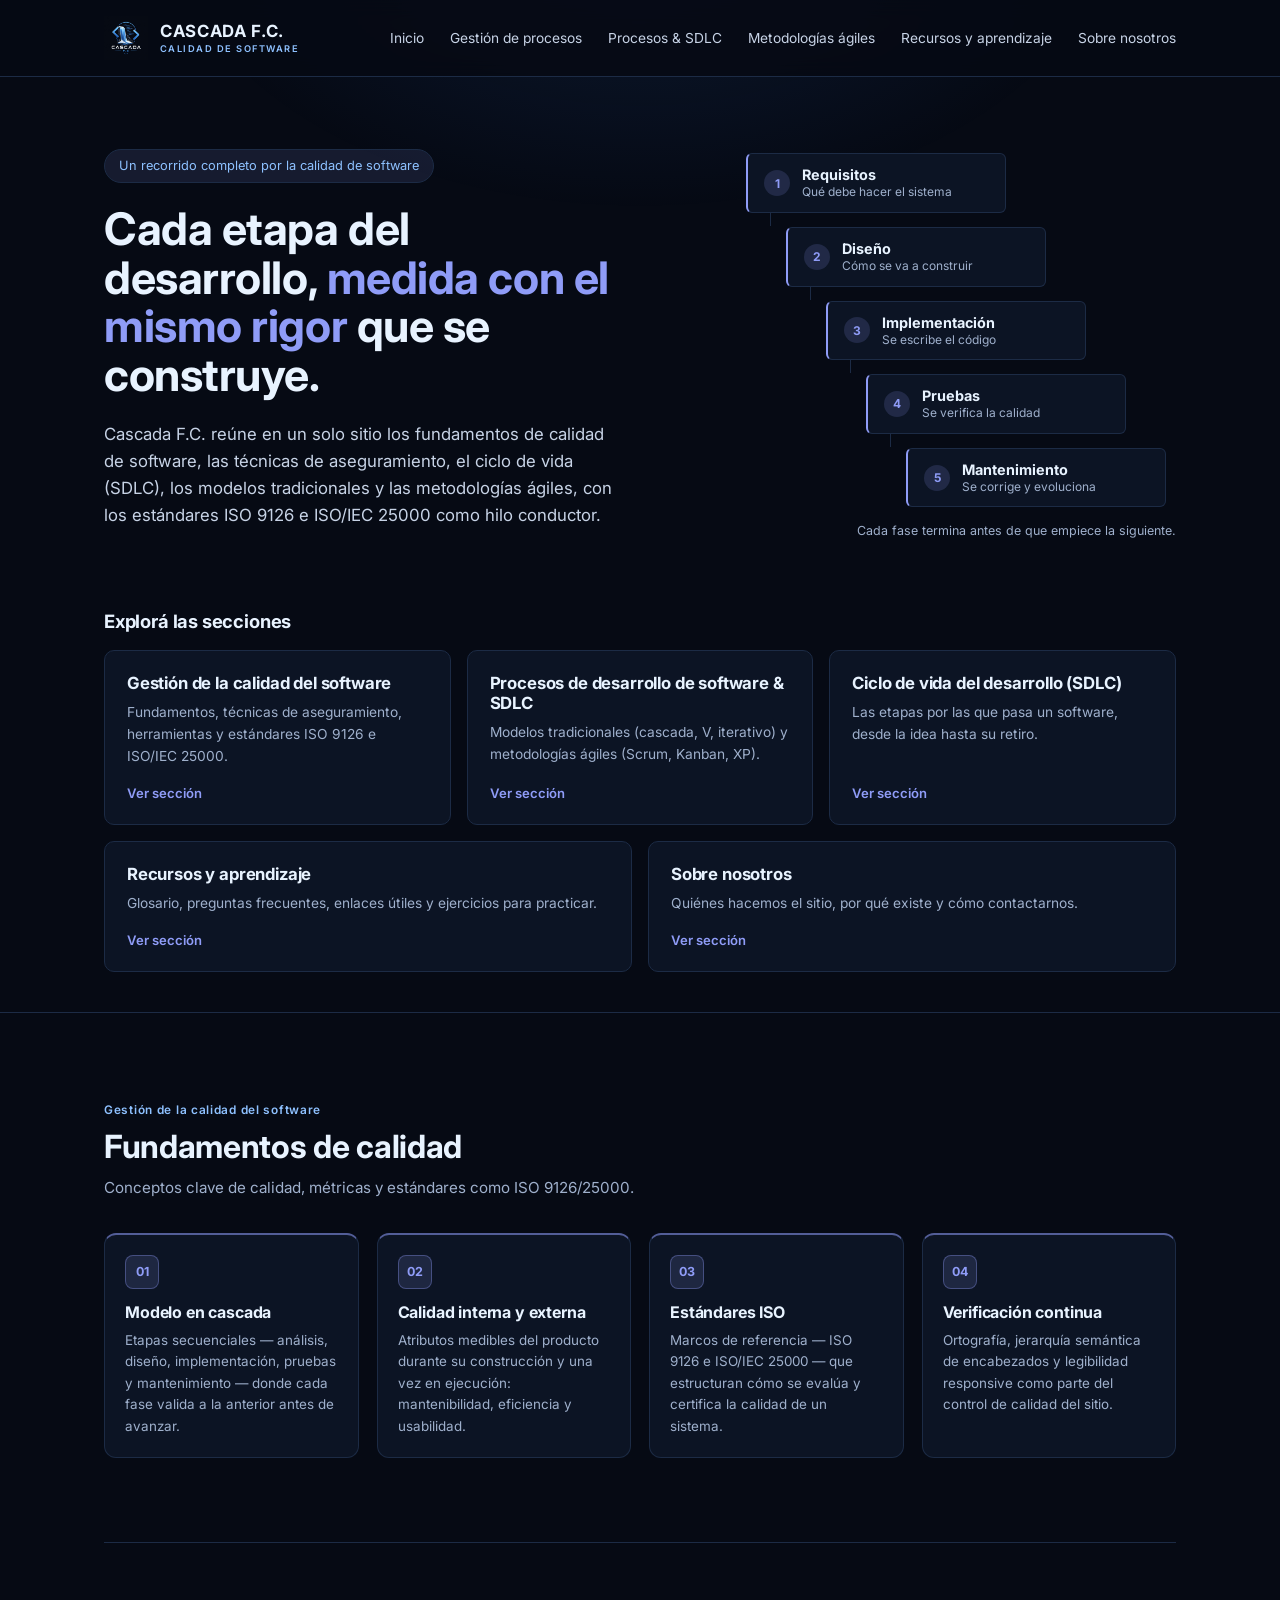
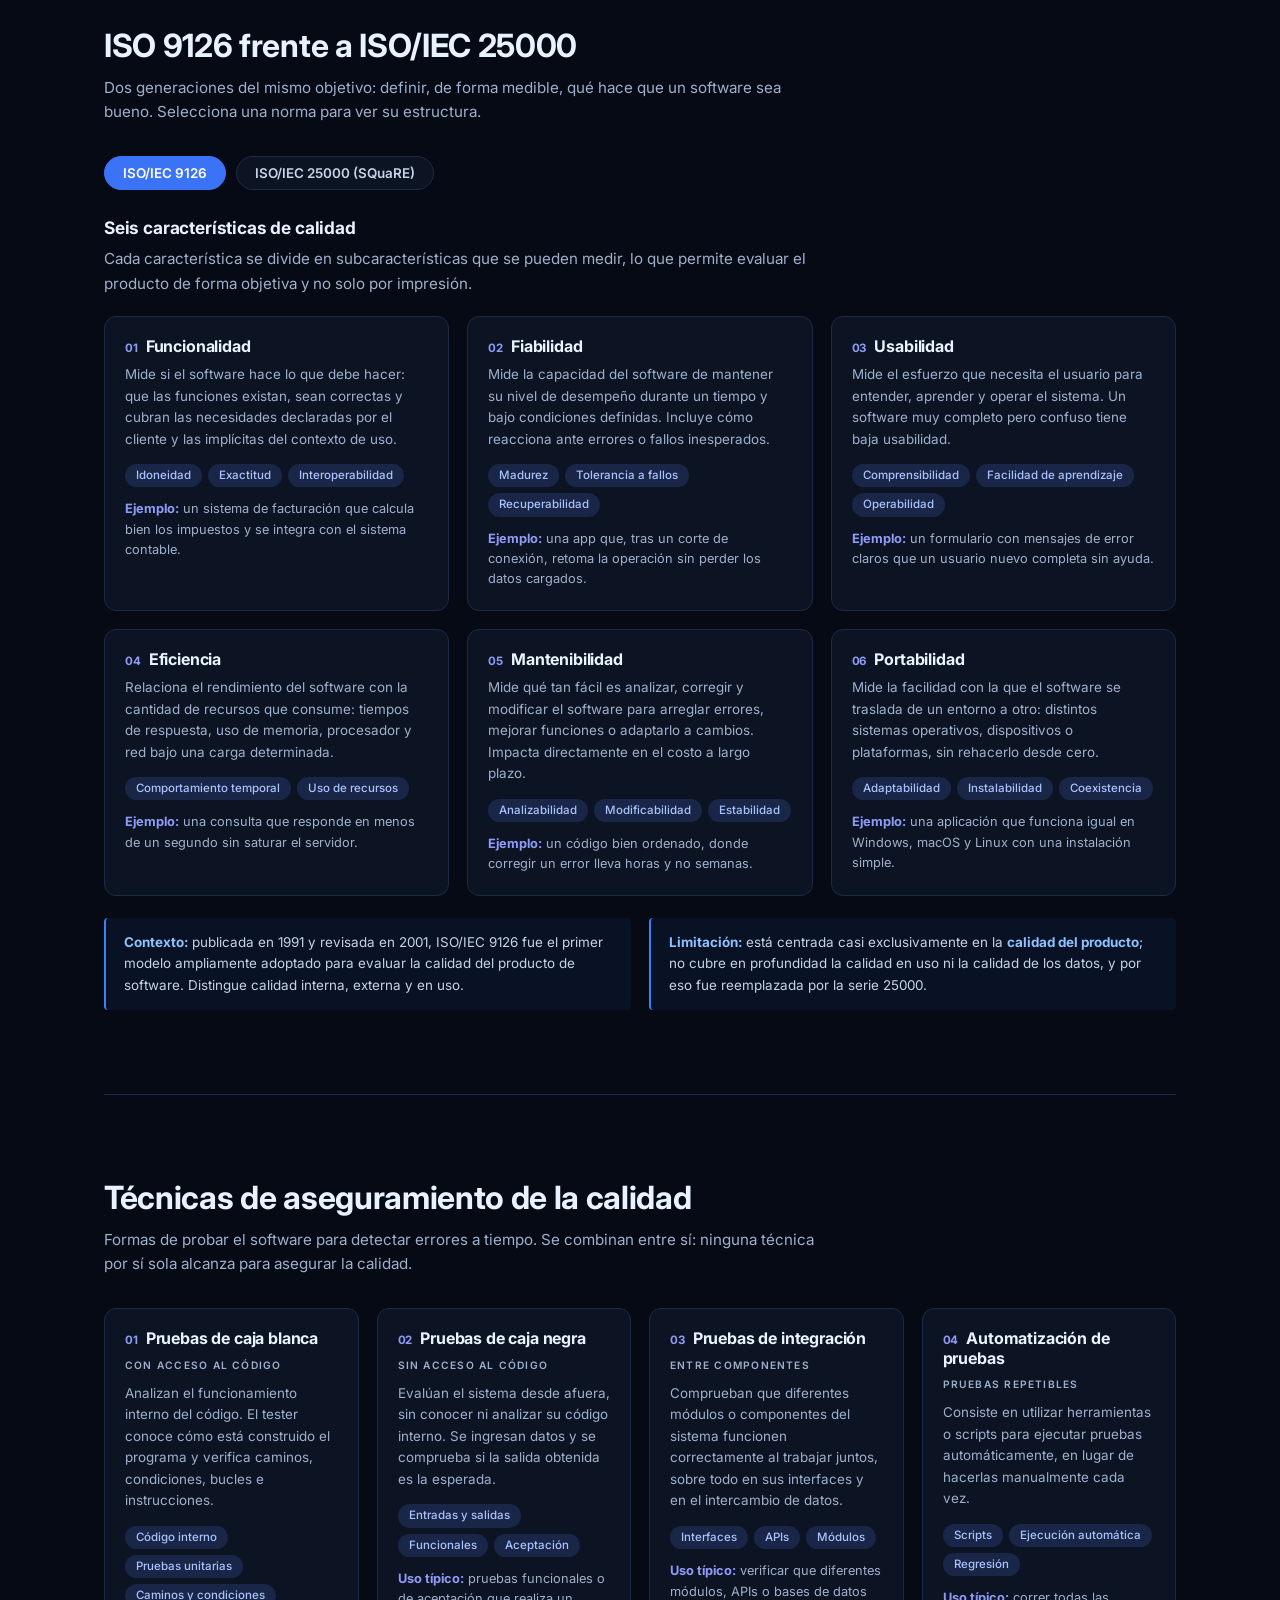
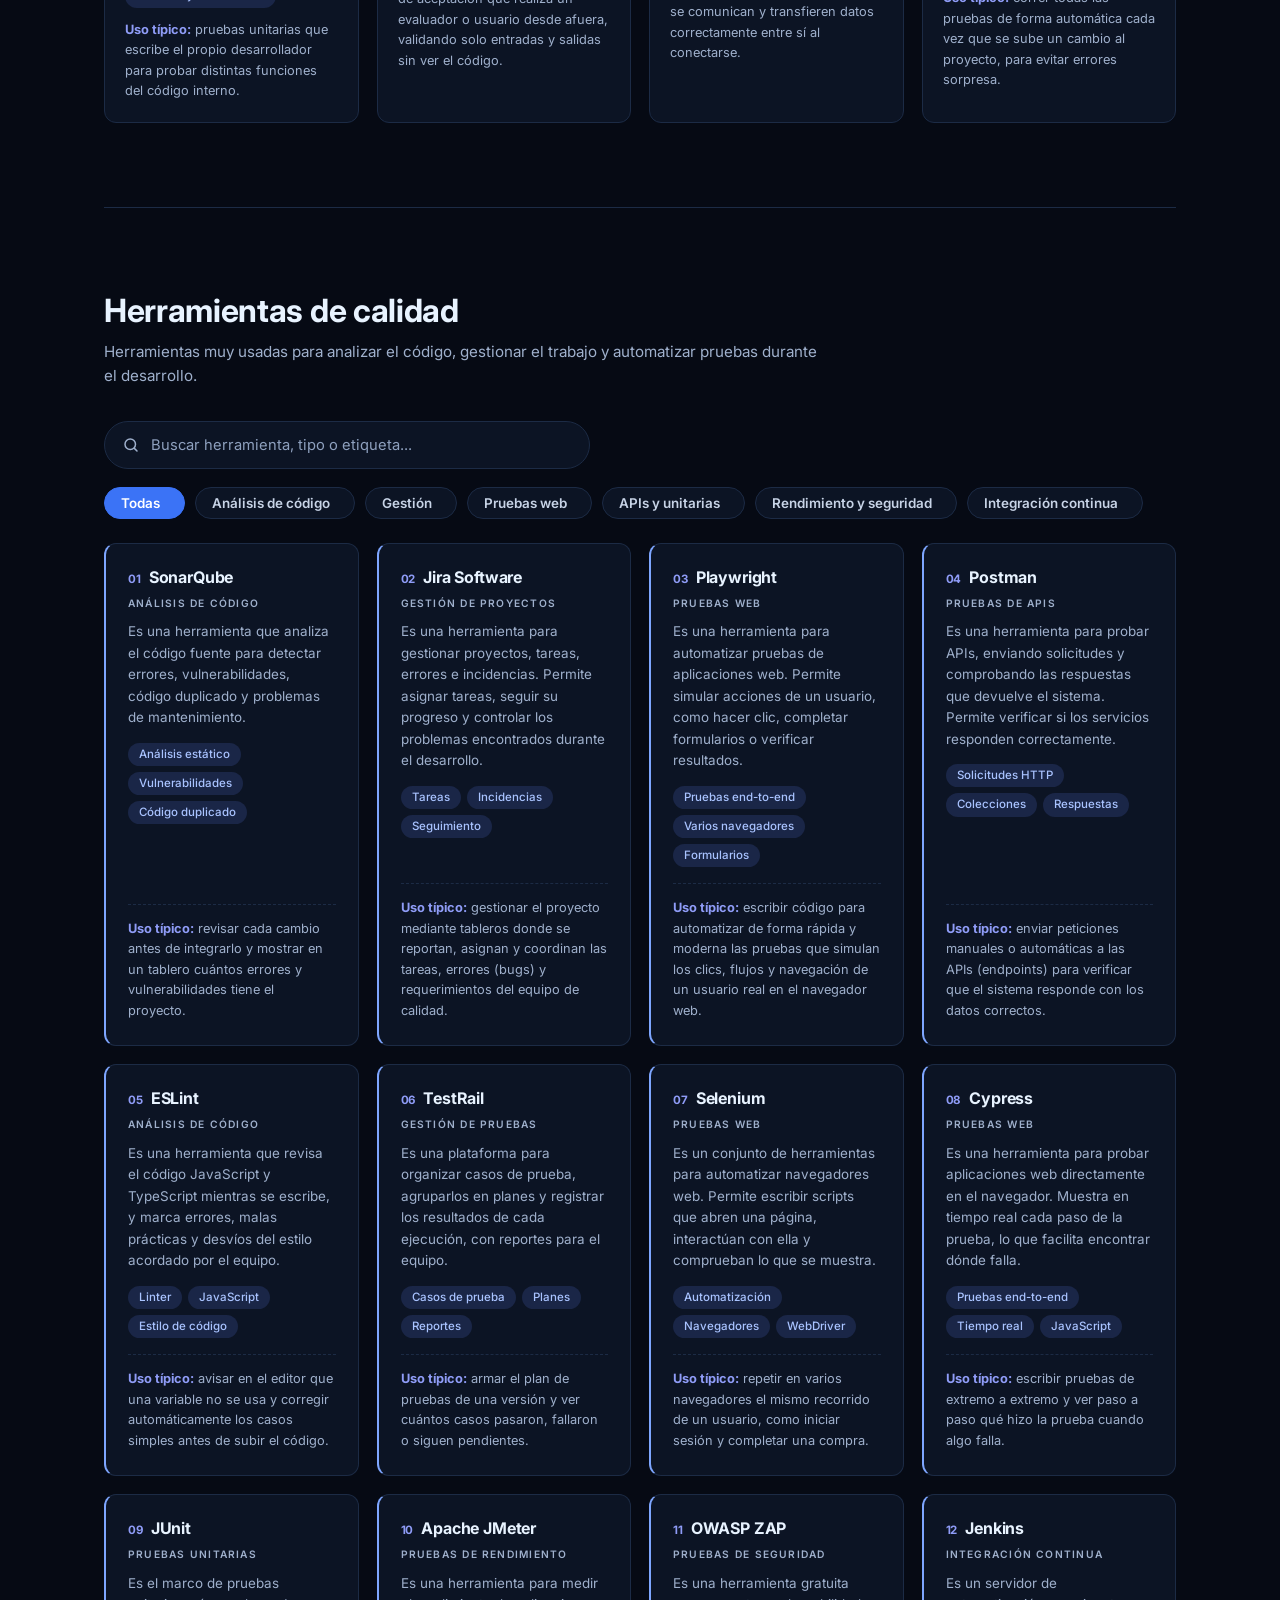
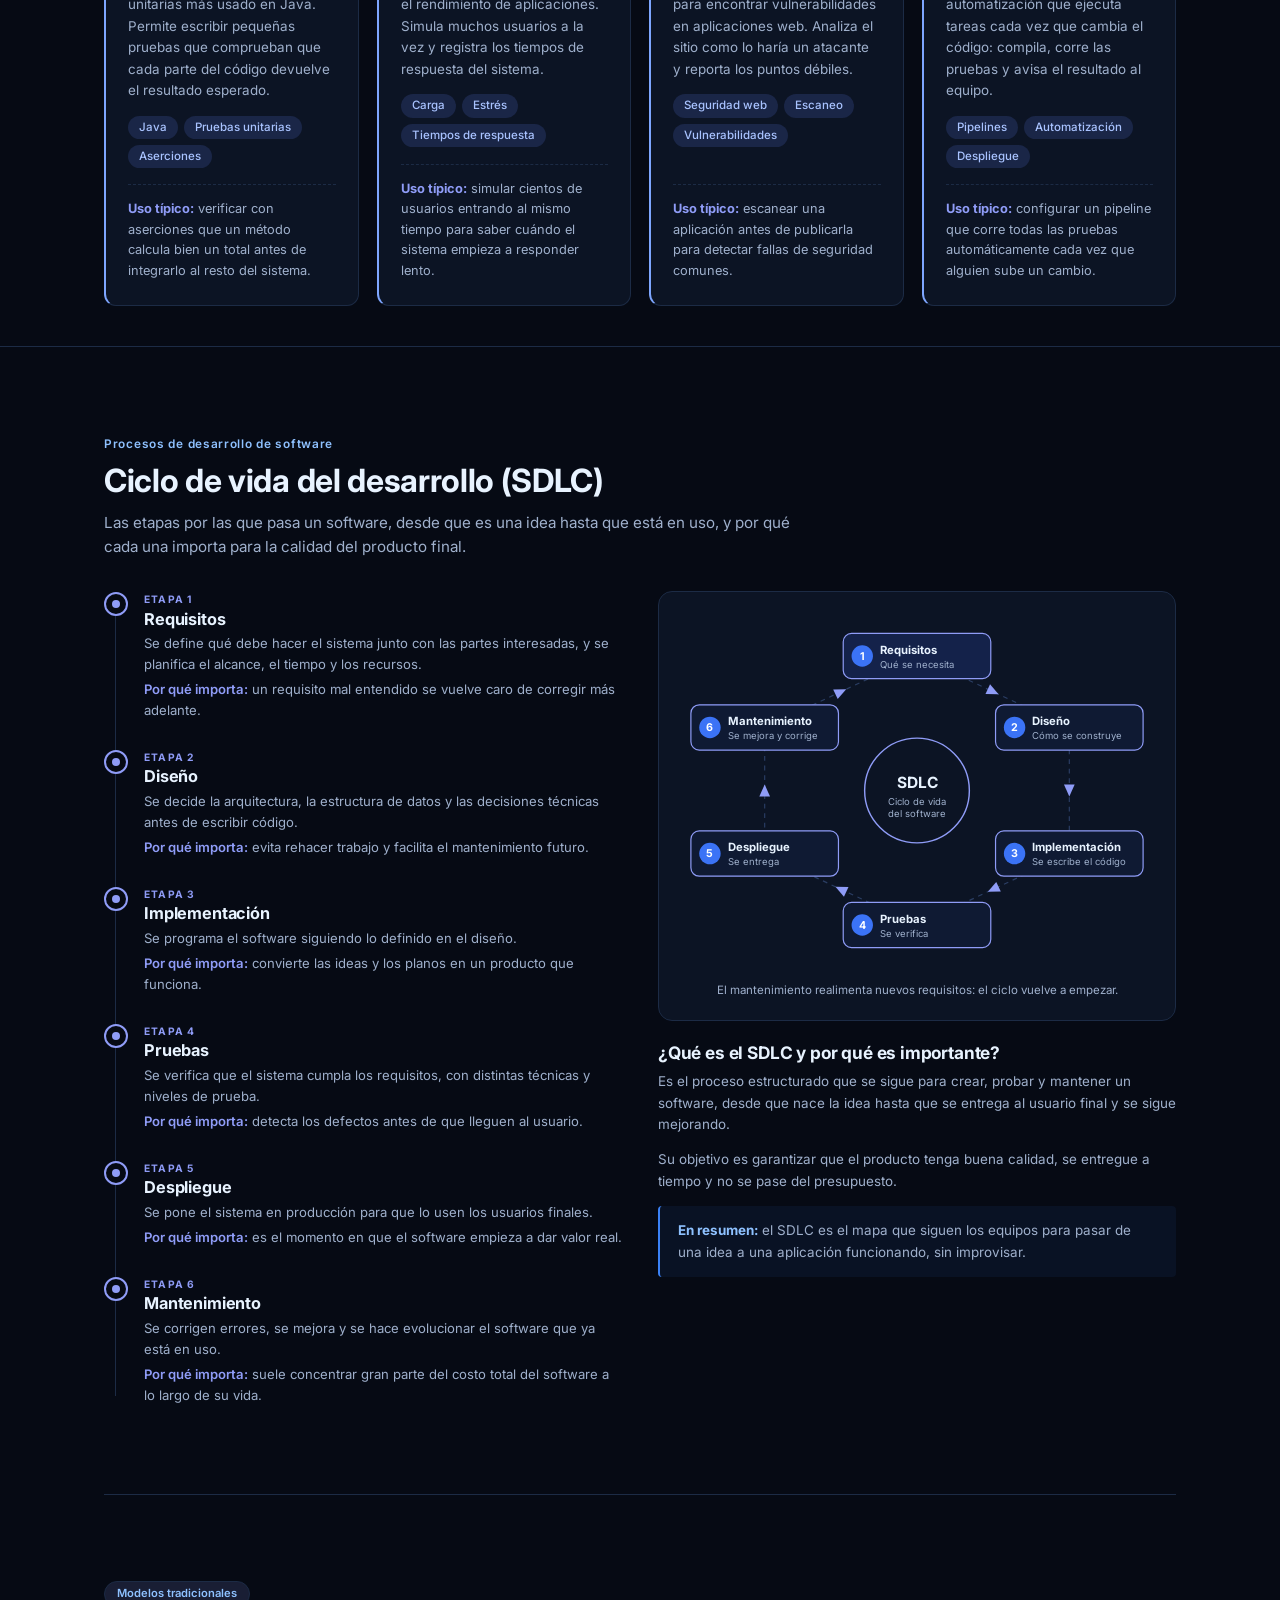
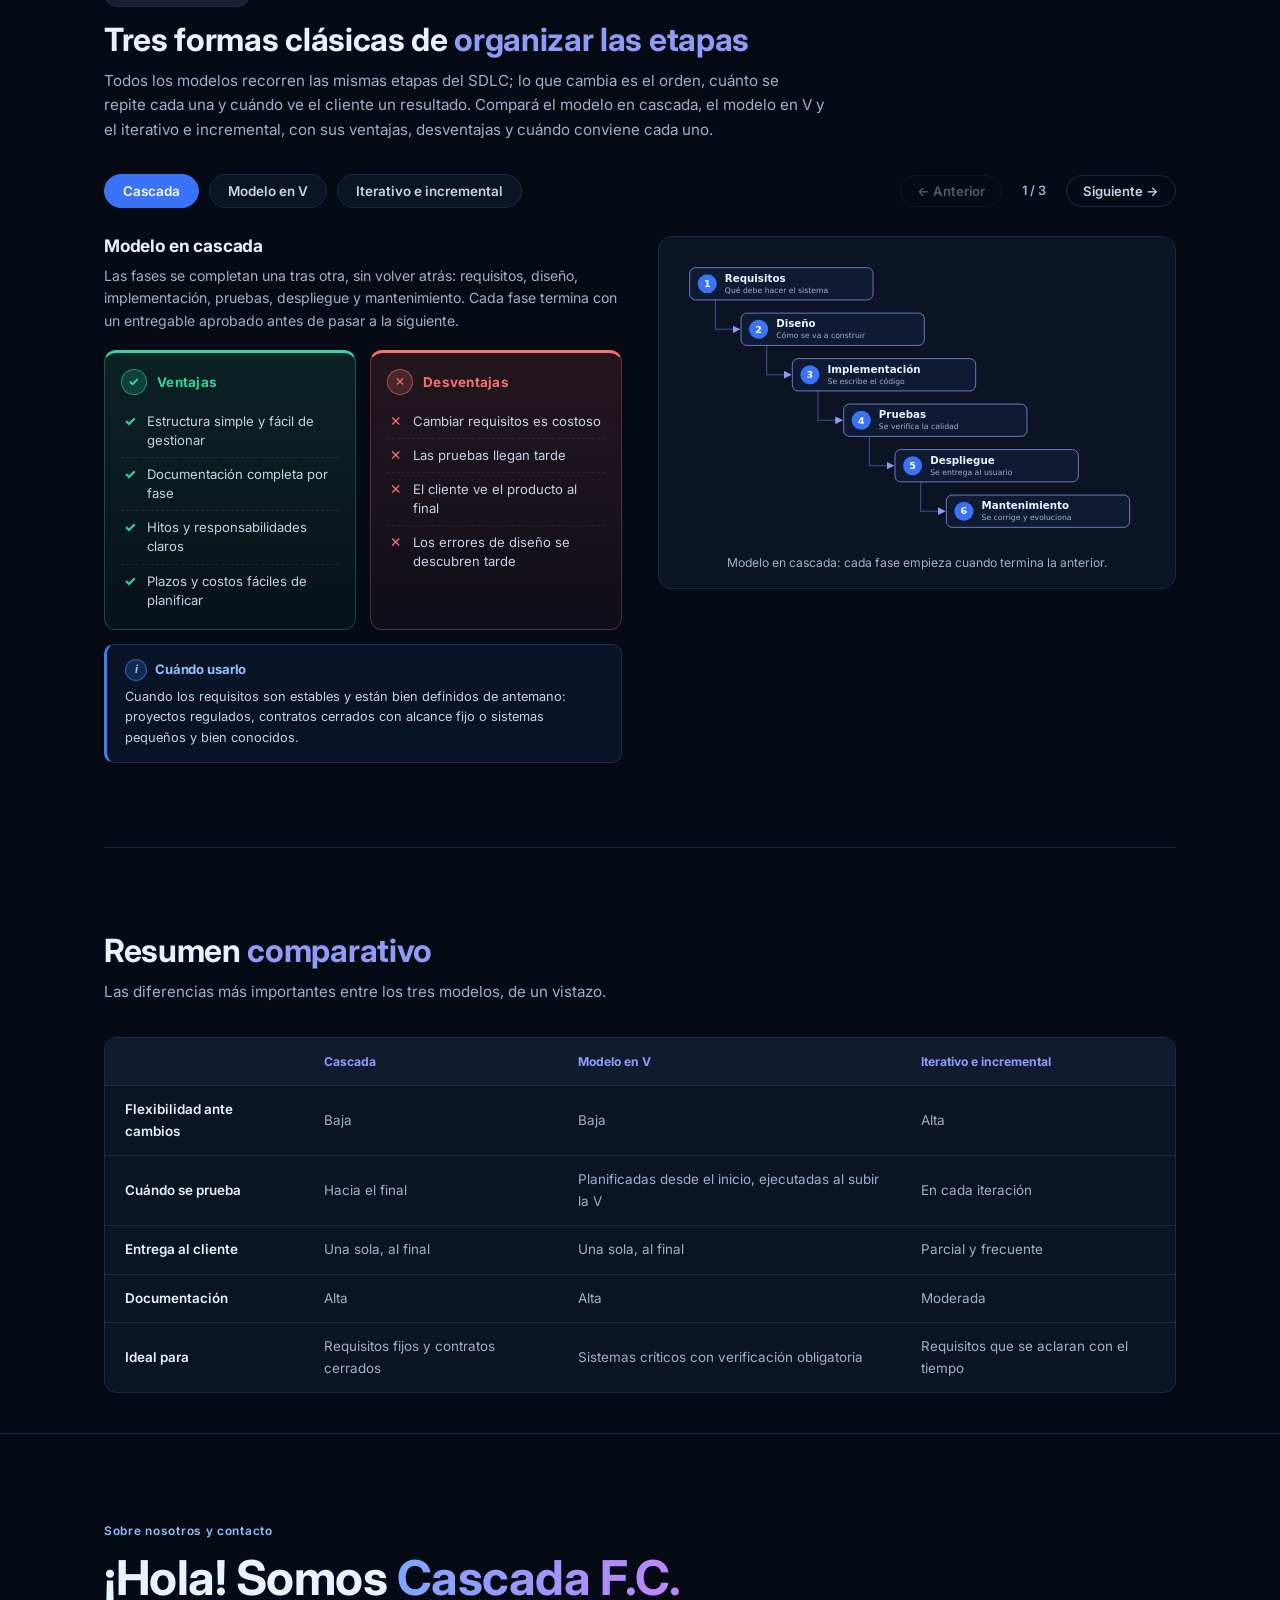
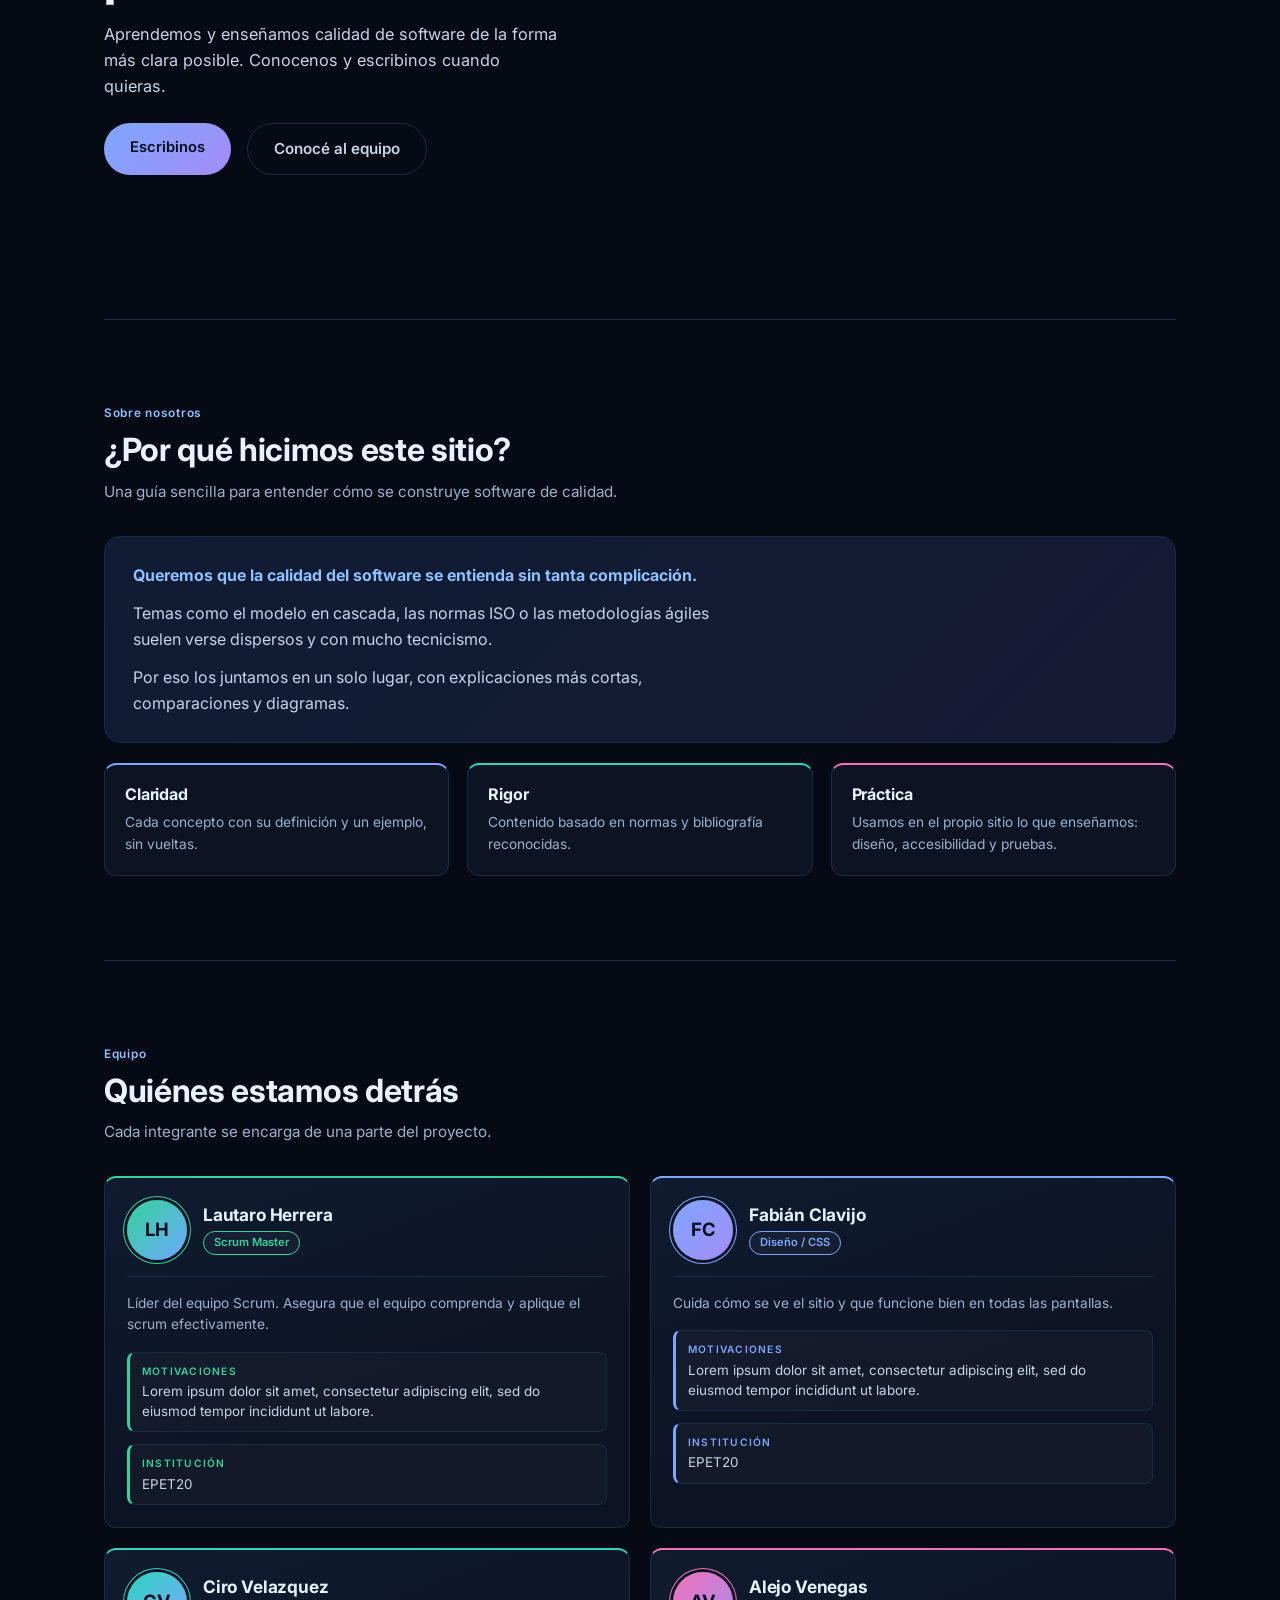
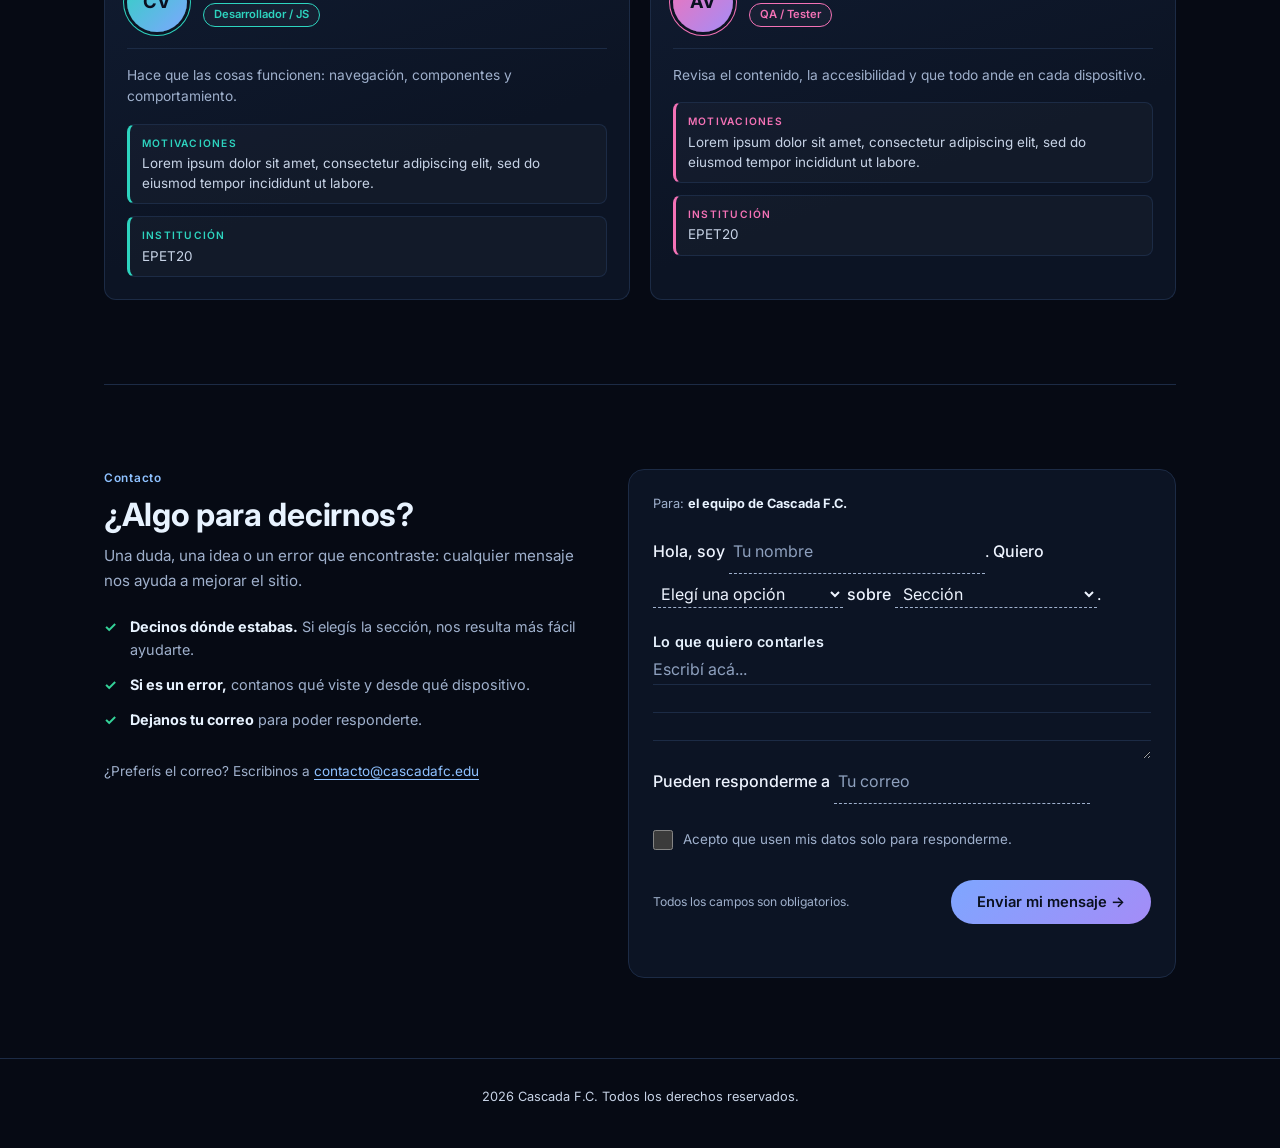
==== index.html @ f555bf4c "Arreglo ruta de imagen" ====
<!DOCTYPE html>
<html lang="es">
<head>
<meta charset="UTF-8">
<meta name="viewport" content="width=device-width, initial-scale=1.0">
<title>Cascada F.C. — Calidad de software</title>
<link rel="preconnect" href="https://fonts.googleapis.com">
<link rel="preconnect" href="https://fonts.gstatic.com" crossorigin>
<link rel="stylesheet" href="https://fonts.googleapis.com/css2?family=Inter:wght@400;500;600;700&display=swap">
<link rel="stylesheet" href="css/styles.css">
</head>
<body>

<header>
  <div class="container nav-row">
    <a class="brand" href="#inicio">
      <img src="assets/logo.png" alt="Logo de Cascada F.C.">
      <span class="brand-text">CASCADA F.C.<small>CALIDAD DE SOFTWARE</small></span>
    </a>
    <button class="nav-toggle" id="navToggle" type="button" aria-label="Abrir menú" aria-expanded="false" aria-controls="primaryNav"><span class="nt-line"></span><span class="nt-line"></span><span class="nt-line"></span></button>
    <nav class="primary-nav" id="primaryNav" aria-label="Navegación principal"><ul><li><a href="#inicio">Inicio</a></li><li><a href="#gestion">Gestión de procesos</a></li><li><a href="#procesos">Procesos &amp; SDLC</a></li><li><a href="#agiles">Metodologías ágiles</a></li><li><a href="#recursos">Recursos y aprendizaje</a></li><li><a href="#nosotros">Sobre nosotros</a></li></ul></nav>
  </div>
</header>

<main>

<section id="inicio" class="page-section hero">
  <div class="container hero-grid">
    <div>
      <span class="eyebrow-tag">Un recorrido completo por la calidad de software</span>
      <h1>Cada etapa del desarrollo, <em>medida con el mismo rigor</em> que se construye.</h1>
      <p class="lead">Cascada F.C. reúne en un solo sitio los fundamentos de calidad de software, las técnicas de aseguramiento, el ciclo de vida (SDLC), los modelos tradicionales y las metodologías ágiles, con los estándares ISO 9126 e ISO/IEC 25000 como hilo conductor.</p>
    </div>
    <div class="cascade">
      <ol class="cascade-steps" aria-label="Fases del modelo en cascada"><li class="cascade-step" style="--i:0"><span class="num">1</span><span><strong>Requisitos</strong><small>Qué debe hacer el sistema</small></span></li><li class="cascade-step" style="--i:1"><span class="num">2</span><span><strong>Diseño</strong><small>Cómo se va a construir</small></span></li><li class="cascade-step" style="--i:2"><span class="num">3</span><span><strong>Implementación</strong><small>Se escribe el código</small></span></li><li class="cascade-step" style="--i:3"><span class="num">4</span><span><strong>Pruebas</strong><small>Se verifica la calidad</small></span></li><li class="cascade-step" style="--i:4"><span class="num">5</span><span><strong>Mantenimiento</strong><small>Se corrige y evoluciona</small></span></li></ol>
      <p class="cascade-note">Cada fase termina antes de que empiece la siguiente.</p>
    </div>
  </div>
  <div class="container">
    <h2 class="sections-title">Explorá las secciones</h2>
    <div class="section-cards"><a class="section-card" href="#gestion"><h3>Gestión de la calidad del software</h3><p>Fundamentos, técnicas de aseguramiento, herramientas y estándares ISO 9126 e ISO/IEC 25000.</p><span class="card-link">Ver sección</span></a><a class="section-card" href="#modelos"><h3>Procesos de desarrollo de software &amp; SDLC</h3><p>Modelos tradicionales (cascada, V, iterativo) y metodologías ágiles (Scrum, Kanban, XP).</p><span class="card-link">Ver sección</span></a><a class="section-card" href="#sdlc"><h3>Ciclo de vida del desarrollo (SDLC)</h3><p>Las etapas por las que pasa un software, desde la idea hasta su retiro.</p><span class="card-link">Ver sección</span></a><a class="section-card" href="#recursos"><h3>Recursos y aprendizaje</h3><p>Glosario, preguntas frecuentes, enlaces útiles y ejercicios para practicar.</p><span class="card-link">Ver sección</span></a><a class="section-card" href="#nosotros"><h3>Sobre nosotros</h3><p>Quiénes hacemos el sitio, por qué existe y cómo contactarnos.</p><span class="card-link">Ver sección</span></a></div>
  </div>
</section>

<section id="gestion" class="page-section">
  <div class="container">
    <div class="block">
      <span class="kicker">Gestión de la calidad del software</span>
      <h2 class="sec-title">Fundamentos de calidad</h2>
      <p class="sub">Conceptos clave de calidad, métricas y estándares como ISO 9126/25000.</p>
      <div class="grid-4"><article class="fcard"><div class="mark">01</div><h3>Modelo en cascada</h3><p>Etapas secuenciales — análisis, diseño, implementación, pruebas y mantenimiento — donde cada fase valida a la anterior antes de avanzar.</p></article><article class="fcard"><div class="mark">02</div><h3>Calidad interna y externa</h3><p>Atributos medibles del producto durante su construcción y una vez en ejecución: mantenibilidad, eficiencia y usabilidad.</p></article><article class="fcard"><div class="mark">03</div><h3>Estándares ISO</h3><p>Marcos de referencia — ISO 9126 e ISO/IEC 25000 — que estructuran cómo se evalúa y certifica la calidad de un sistema.</p></article><article class="fcard"><div class="mark">04</div><h3>Verificación continua</h3><p>Ortografía, jerarquía semántica de encabezados y legibilidad responsive como parte del control de calidad del sitio.</p></article></div>
    </div>
    <div class="block" id="iso">
      <h2 class="sec-title">ISO 9126 frente a ISO/IEC 25000</h2>
      <p class="sub">Dos generaciones del mismo objetivo: definir, de forma medible, qué hace que un software sea bueno. Selecciona una norma para ver su estructura.</p>
      <div data-tabs><div class="tabs" role="tablist" aria-label="Comparación de estándares ISO"><button class="tab-pill" role="tab" id="tab-9126" aria-selected="true" aria-controls="panel-9126">ISO/IEC 9126</button><button class="tab-pill" role="tab" id="tab-25000" aria-selected="false" aria-controls="panel-25000" tabindex="-1">ISO/IEC 25000 (SQuaRE)</button></div><div class="tab-panel" role="tabpanel" id="panel-9126" aria-labelledby="tab-9126"><h3 class="sub-title">Seis características de calidad</h3>
<p class="sub" style="margin-bottom:20px">Cada característica se divide en subcaracterísticas que se pueden medir, lo que permite evaluar el producto de forma objetiva y no solo por impresión.</p>
<div class="grid-3"><article class="info-card"><h4><span class="n">01</span>Funcionalidad</h4><p>Mide si el software hace lo que debe hacer: que las funciones existan, sean correctas y cubran las necesidades declaradas por el cliente y las implícitas del contexto de uso.</p><div class="tool-tags"><span>Idoneidad</span><span>Exactitud</span><span>Interoperabilidad</span></div><p class="ex"><b>Ejemplo:</b> un sistema de facturación que calcula bien los impuestos y se integra con el sistema contable.</p></article><article class="info-card"><h4><span class="n">02</span>Fiabilidad</h4><p>Mide la capacidad del software de mantener su nivel de desempeño durante un tiempo y bajo condiciones definidas. Incluye cómo reacciona ante errores o fallos inesperados.</p><div class="tool-tags"><span>Madurez</span><span>Tolerancia a fallos</span><span>Recuperabilidad</span></div><p class="ex"><b>Ejemplo:</b> una app que, tras un corte de conexión, retoma la operación sin perder los datos cargados.</p></article><article class="info-card"><h4><span class="n">03</span>Usabilidad</h4><p>Mide el esfuerzo que necesita el usuario para entender, aprender y operar el sistema. Un software muy completo pero confuso tiene baja usabilidad.</p><div class="tool-tags"><span>Comprensibilidad</span><span>Facilidad de aprendizaje</span><span>Operabilidad</span></div><p class="ex"><b>Ejemplo:</b> un formulario con mensajes de error claros que un usuario nuevo completa sin ayuda.</p></article><article class="info-card"><h4><span class="n">04</span>Eficiencia</h4><p>Relaciona el rendimiento del software con la cantidad de recursos que consume: tiempos de respuesta, uso de memoria, procesador y red bajo una carga determinada.</p><div class="tool-tags"><span>Comportamiento temporal</span><span>Uso de recursos</span></div><p class="ex"><b>Ejemplo:</b> una consulta que responde en menos de un segundo sin saturar el servidor.</p></article><article class="info-card"><h4><span class="n">05</span>Mantenibilidad</h4><p>Mide qué tan fácil es analizar, corregir y modificar el software para arreglar errores, mejorar funciones o adaptarlo a cambios. Impacta directamente en el costo a largo plazo.</p><div class="tool-tags"><span>Analizabilidad</span><span>Modificabilidad</span><span>Estabilidad</span></div><p class="ex"><b>Ejemplo:</b> un código bien ordenado, donde corregir un error lleva horas y no semanas.</p></article><article class="info-card"><h4><span class="n">06</span>Portabilidad</h4><p>Mide la facilidad con la que el software se traslada de un entorno a otro: distintos sistemas operativos, dispositivos o plataformas, sin rehacerlo desde cero.</p><div class="tool-tags"><span>Adaptabilidad</span><span>Instalabilidad</span><span>Coexistencia</span></div><p class="ex"><b>Ejemplo:</b> una aplicación que funciona igual en Windows, macOS y Linux con una instalación simple.</p></article></div>
<div class="note-row"><div class="note"><p><b>Contexto:</b> publicada en 1991 y revisada en 2001, ISO/IEC 9126 fue el primer modelo ampliamente adoptado para evaluar la calidad del producto de software. Distingue calidad interna, externa y en uso.</p></div>
<div class="note"><p><b>Limitación:</b> está centrada casi exclusivamente en la <b>calidad del producto</b>; no cubre en profundidad la calidad en uso ni la calidad de los datos, y por eso fue reemplazada por la serie 25000.</p></div></div></div><div class="tab-panel" role="tabpanel" id="panel-25000" aria-labelledby="tab-25000" hidden><h3 class="sub-title">Modelo SQuaRE</h3>
<p class="sub" style="margin-bottom:20px">SQuaRE (<em>Software product Quality Requirements and Evaluation</em>) reúne en una sola familia de normas los requisitos, las métricas y la evaluación de calidad. Se apoya en tres modelos de calidad (uso, producto y datos) y en tres procesos que los acompañan: requisitos, medición y evaluación.</p>
<div class="grid-3"><article class="info-card"><h4><span class="n">01</span>Calidad de uso</h4><p>Evalúa qué tan bien el software cumple los objetivos de personas reales en un contexto concreto. No mira el código, sino el resultado que obtiene el usuario al trabajar con el sistema.</p><div class="tool-tags"><span>Efectividad</span><span>Eficiencia</span><span>Satisfacción</span></div><p class="ex"><b>Ejemplo:</b> una app de turnos médicos con la que un paciente nuevo reserva su turno en pocos minutos, sin ayuda y sin errores.</p></article><article class="info-card"><h4><span class="n">02</span>Calidad de producto</h4><p>Retoma las características de ISO 9126 y las amplía: separa la seguridad como característica propia y agrega la compatibilidad. Se define en la norma ISO/IEC 25010.</p><div class="tool-tags"><span>Seguridad</span><span>Compatibilidad</span><span>Ocho características</span></div><p class="ex"><b>Ejemplo:</b> un servicio web que protege los datos de sus usuarios y convive con otros sistemas sin conflictos.</p></article><article class="info-card"><h4><span class="n">03</span>Calidad de datos</h4><p>Evalúa la calidad de la información que el sistema almacena y procesa, porque un software impecable pierde valor si trabaja con datos incorrectos. Se define en la norma ISO/IEC 25012.</p><div class="tool-tags"><span>Exactitud</span><span>Completitud</span><span>Actualidad</span></div><p class="ex"><b>Ejemplo:</b> una base de clientes sin duplicados, con direcciones completas y datos al día.</p></article><article class="info-card"><h4><span class="n">04</span>Requisitos de calidad</h4><p>Ayuda a definir qué nivel de calidad se necesita antes de construir, traduciendo las necesidades de usuarios y del negocio en requisitos concretos y medibles sobre el producto y su uso. Se define en la norma ISO/IEC 25030.</p><div class="tool-tags"><span>Necesidades del usuario</span><span>Requisitos medibles</span><span>Antes de construir</span></div><p class="ex"><b>Ejemplo:</b> si el cliente pide que el sistema sea "rápido", se traduce en un requisito medible: mostrar el listado de productos en menos de 2 segundos con 100 usuarios conectados.</p></article><article class="info-card"><h4><span class="n">05</span>Medición de calidad</h4><p>Define cómo medir las características del modelo mediante métricas, para que la calidad sea algo verificable y comparable y no una opinión. Se define en la norma ISO/IEC 25020.</p><div class="tool-tags"><span>Métricas</span><span>Indicadores</span><span>Comparable</span></div><p class="ex"><b>Ejemplo:</b> medir la cantidad de fallos cada mil operaciones y el tiempo promedio de respuesta, para comparar una versión del sistema con la anterior.</p></article><article class="info-card"><h4><span class="n">06</span>Evaluación de calidad</h4><p>Establece el proceso para evaluar un producto: decidir qué se evalúa, aplicar las mediciones, compararlas con los criterios y emitir un juicio. Sirve a desarrolladores, compradores y evaluadores independientes. Se define en la norma ISO/IEC 25040.</p><div class="tool-tags"><span>Desarrolladores</span><span>Compradores</span><span>Evaluadores independientes</span></div><p class="ex"><b>Ejemplo:</b> una revisión previa a la entrega que compara los resultados de las pruebas con los requisitos acordados con el cliente.</p></article></div>
<div class="note-row"><div class="note"><p><b>Contexto:</b> sucesora de ISO 9126, la serie 25000 integra requisitos, métricas y evaluación en una sola familia. La norma 25000 es la guía general, la 25001 cubre la planificación y gestión, y la 25011 agrega un modelo de calidad para servicios.</p></div>
<div class="note"><p><b>Diferencia clave:</b> amplía el foco a la <b>experiencia de uso</b> y a la <b>calidad de los datos</b>, además de la calidad del producto que ya cubría ISO 9126.</p></div></div></div></div>
    </div>
    <div class="block" id="tecnicas">
      <h2 class="sec-title">Técnicas de aseguramiento de la calidad</h2>
      <p class="sub">Formas de probar el software para detectar errores a tiempo. Se combinan entre sí: ninguna técnica por sí sola alcanza para asegurar la calidad.</p>
      <div class="grid-4"><article class="tool-card"><h3><span class="n">01</span>Pruebas de caja blanca</h3><span class="tag">Con acceso al código</span><p>Analizan el funcionamiento interno del código. El tester conoce cómo está construido el programa y verifica caminos, condiciones, bucles e instrucciones.</p><div class="tool-tags"><span>Código interno</span><span>Pruebas unitarias</span><span>Caminos y condiciones</span></div><p class="ex"><b>Uso típico:</b> pruebas unitarias que escribe el propio desarrollador para probar distintas funciones del código interno.</p></article><article class="tool-card"><h3><span class="n">02</span>Pruebas de caja negra</h3><span class="tag">Sin acceso al código</span><p>Evalúan el sistema desde afuera, sin conocer ni analizar su código interno. Se ingresan datos y se comprueba si la salida obtenida es la esperada.</p><div class="tool-tags"><span>Entradas y salidas</span><span>Funcionales</span><span>Aceptación</span></div><p class="ex"><b>Uso típico:</b> pruebas funcionales o de aceptación que realiza un evaluador o usuario desde afuera, validando solo entradas y salidas sin ver el código.</p></article><article class="tool-card"><h3><span class="n">03</span>Pruebas de integración</h3><span class="tag">Entre componentes</span><p>Comprueban que diferentes módulos o componentes del sistema funcionen correctamente al trabajar juntos, sobre todo en sus interfaces y en el intercambio de datos.</p><div class="tool-tags"><span>Interfaces</span><span>APIs</span><span>Módulos</span></div><p class="ex"><b>Uso típico:</b> verificar que diferentes módulos, APIs o bases de datos se comunican y transfieren datos correctamente entre sí al conectarse.</p></article><article class="tool-card"><h3><span class="n">04</span>Automatización de pruebas</h3><span class="tag">Pruebas repetibles</span><p>Consiste en utilizar herramientas o scripts para ejecutar pruebas automáticamente, en lugar de hacerlas manualmente cada vez.</p><div class="tool-tags"><span>Scripts</span><span>Ejecución automática</span><span>Regresión</span></div><p class="ex"><b>Uso típico:</b> correr todas las pruebas de forma automática cada vez que se sube un cambio al proyecto, para evitar errores sorpresa.</p></article></div>
    </div>
    <div class="block" id="herramientas">
      <h2 class="sec-title">Herramientas de calidad</h2>
      <p class="sub">Herramientas muy usadas para analizar el código, gestionar el trabajo y automatizar pruebas durante el desarrollo.</p>
      <div class="tool-search"><svg viewBox="0 0 24 24" aria-hidden="true" focusable="false"><circle cx="11" cy="11" r="7"/><path d="m20 20-3.5-3.5"/></svg><input type="search" id="toolSearch" placeholder="Buscar herramienta, tipo o etiqueta..." aria-label="Buscar herramienta, tipo o etiqueta" autocomplete="off"></div>
      <div class="tool-filter" role="group" aria-label="Filtrar herramientas por categoría"><button type="button" class="filter-chip" data-filter="todas" aria-pressed="true"><span>Todas</span><span class="filter-count"></span></button><button type="button" class="filter-chip" data-filter="analisis" aria-pressed="false"><span>Análisis de código</span><span class="filter-count"></span></button><button type="button" class="filter-chip" data-filter="gestion" aria-pressed="false"><span>Gestión</span><span class="filter-count"></span></button><button type="button" class="filter-chip" data-filter="web" aria-pressed="false"><span>Pruebas web</span><span class="filter-count"></span></button><button type="button" class="filter-chip" data-filter="apis" aria-pressed="false"><span>APIs y unitarias</span><span class="filter-count"></span></button><button type="button" class="filter-chip" data-filter="rendimiento" aria-pressed="false"><span>Rendimiento y seguridad</span><span class="filter-count"></span></button><button type="button" class="filter-chip" data-filter="ci" aria-pressed="false"><span>Integración continua</span><span class="filter-count"></span></button></div>
      <p class="filter-status" id="toolStatus" role="status" aria-live="polite"></p>
      <div class="grid-4" id="toolsGrid"><article class="tool-card" data-category="analisis"><h3><span class="n">01</span>SonarQube</h3><span class="tag">Análisis de código</span><p>Es una herramienta que analiza el código fuente para detectar errores, vulnerabilidades, código duplicado y problemas de mantenimiento.</p><div class="tool-tags"><span>Análisis estático</span><span>Vulnerabilidades</span><span>Código duplicado</span></div><p class="ex"><b>Uso típico:</b> revisar cada cambio antes de integrarlo y mostrar en un tablero cuántos errores y vulnerabilidades tiene el proyecto.</p></article><article class="tool-card" data-category="gestion"><h3><span class="n">02</span>Jira Software</h3><span class="tag">Gestión de proyectos</span><p>Es una herramienta para gestionar proyectos, tareas, errores e incidencias. Permite asignar tareas, seguir su progreso y controlar los problemas encontrados durante el desarrollo.</p><div class="tool-tags"><span>Tareas</span><span>Incidencias</span><span>Seguimiento</span></div><p class="ex"><b>Uso típico:</b> gestionar el proyecto mediante tableros donde se reportan, asignan y coordinan las tareas, errores (bugs) y requerimientos del equipo de calidad.</p></article><article class="tool-card" data-category="web"><h3><span class="n">03</span>Playwright</h3><span class="tag">Pruebas web</span><p>Es una herramienta para automatizar pruebas de aplicaciones web. Permite simular acciones de un usuario, como hacer clic, completar formularios o verificar resultados.</p><div class="tool-tags"><span>Pruebas end-to-end</span><span>Varios navegadores</span><span>Formularios</span></div><p class="ex"><b>Uso típico:</b> escribir código para automatizar de forma rápida y moderna las pruebas que simulan los clics, flujos y navegación de un usuario real en el navegador web.</p></article><article class="tool-card" data-category="apis"><h3><span class="n">04</span>Postman</h3><span class="tag">Pruebas de APIs</span><p>Es una herramienta para probar APIs, enviando solicitudes y comprobando las respuestas que devuelve el sistema. Permite verificar si los servicios responden correctamente.</p><div class="tool-tags"><span>Solicitudes HTTP</span><span>Colecciones</span><span>Respuestas</span></div><p class="ex"><b>Uso típico:</b> enviar peticiones manuales o automáticas a las APIs (endpoints) para verificar que el sistema responde con los datos correctos.</p></article><article class="tool-card" data-category="analisis"><h3><span class="n">05</span>ESLint</h3><span class="tag">Análisis de código</span><p>Es una herramienta que revisa el código JavaScript y TypeScript mientras se escribe, y marca errores, malas prácticas y desvíos del estilo acordado por el equipo.</p><div class="tool-tags"><span>Linter</span><span>JavaScript</span><span>Estilo de código</span></div><p class="ex"><b>Uso típico:</b> avisar en el editor que una variable no se usa y corregir automáticamente los casos simples antes de subir el código.</p></article><article class="tool-card" data-category="gestion"><h3><span class="n">06</span>TestRail</h3><span class="tag">Gestión de pruebas</span><p>Es una plataforma para organizar casos de prueba, agruparlos en planes y registrar los resultados de cada ejecución, con reportes para el equipo.</p><div class="tool-tags"><span>Casos de prueba</span><span>Planes</span><span>Reportes</span></div><p class="ex"><b>Uso típico:</b> armar el plan de pruebas de una versión y ver cuántos casos pasaron, fallaron o siguen pendientes.</p></article><article class="tool-card" data-category="web"><h3><span class="n">07</span>Selenium</h3><span class="tag">Pruebas web</span><p>Es un conjunto de herramientas para automatizar navegadores web. Permite escribir scripts que abren una página, interactúan con ella y comprueban lo que se muestra.</p><div class="tool-tags"><span>Automatización</span><span>Navegadores</span><span>WebDriver</span></div><p class="ex"><b>Uso típico:</b> repetir en varios navegadores el mismo recorrido de un usuario, como iniciar sesión y completar una compra.</p></article><article class="tool-card" data-category="web"><h3><span class="n">08</span>Cypress</h3><span class="tag">Pruebas web</span><p>Es una herramienta para probar aplicaciones web directamente en el navegador. Muestra en tiempo real cada paso de la prueba, lo que facilita encontrar dónde falla.</p><div class="tool-tags"><span>Pruebas end-to-end</span><span>Tiempo real</span><span>JavaScript</span></div><p class="ex"><b>Uso típico:</b> escribir pruebas de extremo a extremo y ver paso a paso qué hizo la prueba cuando algo falla.</p></article><article class="tool-card" data-category="apis"><h3><span class="n">09</span>JUnit</h3><span class="tag">Pruebas unitarias</span><p>Es el marco de pruebas unitarias más usado en Java. Permite escribir pequeñas pruebas que comprueban que cada parte del código devuelve el resultado esperado.</p><div class="tool-tags"><span>Java</span><span>Pruebas unitarias</span><span>Aserciones</span></div><p class="ex"><b>Uso típico:</b> verificar con aserciones que un método calcula bien un total antes de integrarlo al resto del sistema.</p></article><article class="tool-card" data-category="rendimiento"><h3><span class="n">10</span>Apache JMeter</h3><span class="tag">Pruebas de rendimiento</span><p>Es una herramienta para medir el rendimiento de aplicaciones. Simula muchos usuarios a la vez y registra los tiempos de respuesta del sistema.</p><div class="tool-tags"><span>Carga</span><span>Estrés</span><span>Tiempos de respuesta</span></div><p class="ex"><b>Uso típico:</b> simular cientos de usuarios entrando al mismo tiempo para saber cuándo el sistema empieza a responder lento.</p></article><article class="tool-card" data-category="rendimiento"><h3><span class="n">11</span>OWASP ZAP</h3><span class="tag">Pruebas de seguridad</span><p>Es una herramienta gratuita para encontrar vulnerabilidades en aplicaciones web. Analiza el sitio como lo haría un atacante y reporta los puntos débiles.</p><div class="tool-tags"><span>Seguridad web</span><span>Escaneo</span><span>Vulnerabilidades</span></div><p class="ex"><b>Uso típico:</b> escanear una aplicación antes de publicarla para detectar fallas de seguridad comunes.</p></article><article class="tool-card" data-category="ci"><h3><span class="n">12</span>Jenkins</h3><span class="tag">Integración continua</span><p>Es un servidor de automatización que ejecuta tareas cada vez que cambia el código: compila, corre las pruebas y avisa el resultado al equipo.</p><div class="tool-tags"><span>Pipelines</span><span>Automatización</span><span>Despliegue</span></div><p class="ex"><b>Uso típico:</b> configurar un pipeline que corre todas las pruebas automáticamente cada vez que alguien sube un cambio.</p></article></div>
      <p class="tools-empty" id="toolsEmpty" hidden>No encontramos herramientas con esa búsqueda. Probá con otra palabra o elegí otra categoría.</p>
    </div>
  </div>
</section>

<section id="procesos" class="page-section">
  <div class="container">
    <div class="block" id="sdlc">
      <span class="kicker">Procesos de desarrollo de software</span>
      <h2 class="sec-title">Ciclo de vida del desarrollo (SDLC)</h2>
      <p class="sub">Las etapas por las que pasa un software, desde que es una idea hasta que está en uso, y por qué cada una importa para la calidad del producto final.</p>
      <div class="sdlc-controls" id="sdlcControls" hidden>
        <div class="sdlc-stepper" id="sdlcStepper" role="group" aria-label="Etapas del SDLC"><button type="button" class="sdlc-step" data-step="0"><span class="sdlc-num">1</span><span class="sdlc-name">Requisitos</span></button><button type="button" class="sdlc-step" data-step="1"><span class="sdlc-num">2</span><span class="sdlc-name">Diseño</span></button><button type="button" class="sdlc-step" data-step="2"><span class="sdlc-num">3</span><span class="sdlc-name">Implementación</span></button><button type="button" class="sdlc-step" data-step="3"><span class="sdlc-num">4</span><span class="sdlc-name">Pruebas</span></button><button type="button" class="sdlc-step" data-step="4"><span class="sdlc-num">5</span><span class="sdlc-name">Despliegue</span></button><button type="button" class="sdlc-step" data-step="5"><span class="sdlc-num">6</span><span class="sdlc-name">Mantenimiento</span></button></div>
        <div class="sdlc-bar"><p class="sdlc-status" id="sdlcStatus" role="status" aria-live="polite"></p><div class="sdlc-nav"><button type="button" class="btn btn-ghost btn-pill" id="sdlcPrev">← Anterior</button><button type="button" class="btn btn-ghost btn-pill" id="sdlcNext">Siguiente →</button></div></div>
      </div>
      <div class="split">
        <ol class="timeline"><li class="tl-item" tabindex="0"><span class="tl-dot" aria-hidden="true"></span><span class="tl-step">Etapa 1</span><h3>Requisitos</h3><p>Se define qué debe hacer el sistema junto con las partes interesadas, y se planifica el alcance, el tiempo y los recursos.</p><p class="why"><strong>Por qué importa:</strong> un requisito mal entendido se vuelve caro de corregir más adelante.</p></li><li class="tl-item" tabindex="0"><span class="tl-dot" aria-hidden="true"></span><span class="tl-step">Etapa 2</span><h3>Diseño</h3><p>Se decide la arquitectura, la estructura de datos y las decisiones técnicas antes de escribir código.</p><p class="why"><strong>Por qué importa:</strong> evita rehacer trabajo y facilita el mantenimiento futuro.</p></li><li class="tl-item" tabindex="0"><span class="tl-dot" aria-hidden="true"></span><span class="tl-step">Etapa 3</span><h3>Implementación</h3><p>Se programa el software siguiendo lo definido en el diseño.</p><p class="why"><strong>Por qué importa:</strong> convierte las ideas y los planos en un producto que funciona.</p></li><li class="tl-item" tabindex="0"><span class="tl-dot" aria-hidden="true"></span><span class="tl-step">Etapa 4</span><h3>Pruebas</h3><p>Se verifica que el sistema cumpla los requisitos, con distintas técnicas y niveles de prueba.</p><p class="why"><strong>Por qué importa:</strong> detecta los defectos antes de que lleguen al usuario.</p></li><li class="tl-item" tabindex="0"><span class="tl-dot" aria-hidden="true"></span><span class="tl-step">Etapa 5</span><h3>Despliegue</h3><p>Se pone el sistema en producción para que lo usen los usuarios finales.</p><p class="why"><strong>Por qué importa:</strong> es el momento en que el software empieza a dar valor real.</p></li><li class="tl-item" tabindex="0"><span class="tl-dot" aria-hidden="true"></span><span class="tl-step">Etapa 6</span><h3>Mantenimiento</h3><p>Se corrigen errores, se mejora y se hace evolucionar el software que ya está en uso.</p><p class="why"><strong>Por qué importa:</strong> suele concentrar gran parte del costo total del software a lo largo de su vida.</p></li></ol>
        <div class="sdlc-side">
          <div class="diagram"><svg viewBox="0 0 400 300" role="img" aria-label="Ciclo de vida del desarrollo de software en seis etapas"><path class="svg-dash" d="M200 37 L328 97 L328 203 L200 263 L72 203 L72 97 Z"/><polygon class="svg-arrow" points="-5,-4.5 5,0 -5,4.5" transform="translate(264,67) rotate(25.1)"/><polygon class="svg-arrow" points="-5,-4.5 5,0 -5,4.5" transform="translate(328,150) rotate(90.0)"/><polygon class="svg-arrow" points="-5,-4.5 5,0 -5,4.5" transform="translate(264,233) rotate(154.9)"/><polygon class="svg-arrow" points="-5,-4.5 5,0 -5,4.5" transform="translate(136,233) rotate(-154.9)"/><polygon class="svg-arrow" points="-5,-4.5 5,0 -5,4.5" transform="translate(72,150) rotate(-90.0)"/><polygon class="svg-arrow" points="-5,-4.5 5,0 -5,4.5" transform="translate(136,67) rotate(-25.1)"/><circle class="svg-circle" cx="200" cy="150" r="44"/><text class="svg-t" x="200" y="148" text-anchor="middle" font-size="13">SDLC</text><text class="svg-s" x="200" y="162" text-anchor="middle" font-size="8">Ciclo de vida</text><text class="svg-s" x="200" y="172" text-anchor="middle" font-size="8">del software</text><rect class="svg-box hl" x="138" y="18" width="124" height="38" rx="7"/><circle class="svg-num" cx="154" cy="37" r="9"/><text class="svg-numt" x="154" y="40.2" text-anchor="middle" font-size="9">1</text><text class="svg-t" x="169" y="35" font-size="9.5">Requisitos</text><text class="svg-s" x="169" y="47" font-size="8">Qué se necesita</text><rect class="svg-box" x="266" y="78" width="124" height="38" rx="7"/><circle class="svg-num" cx="282" cy="97" r="9"/><text class="svg-numt" x="282" y="100.2" text-anchor="middle" font-size="9">2</text><text class="svg-t" x="297" y="95" font-size="9.5">Diseño</text><text class="svg-s" x="297" y="107" font-size="8">Cómo se construye</text><rect class="svg-box" x="266" y="184" width="124" height="38" rx="7"/><circle class="svg-num" cx="282" cy="203" r="9"/><text class="svg-numt" x="282" y="206.2" text-anchor="middle" font-size="9">3</text><text class="svg-t" x="297" y="201" font-size="9.5">Implementación</text><text class="svg-s" x="297" y="213" font-size="8">Se escribe el código</text><rect class="svg-box" x="138" y="244" width="124" height="38" rx="7"/><circle class="svg-num" cx="154" cy="263" r="9"/><text class="svg-numt" x="154" y="266.2" text-anchor="middle" font-size="9">4</text><text class="svg-t" x="169" y="261" font-size="9.5">Pruebas</text><text class="svg-s" x="169" y="273" font-size="8">Se verifica</text><rect class="svg-box" x="10" y="184" width="124" height="38" rx="7"/><circle class="svg-num" cx="26" cy="203" r="9"/><text class="svg-numt" x="26" y="206.2" text-anchor="middle" font-size="9">5</text><text class="svg-t" x="41" y="201" font-size="9.5">Despliegue</text><text class="svg-s" x="41" y="213" font-size="8">Se entrega</text><rect class="svg-box" x="10" y="78" width="124" height="38" rx="7"/><circle class="svg-num" cx="26" cy="97" r="9"/><text class="svg-numt" x="26" y="100.2" text-anchor="middle" font-size="9">6</text><text class="svg-t" x="41" y="95" font-size="9.5">Mantenimiento</text><text class="svg-s" x="41" y="107" font-size="8">Se mejora y corrige</text></svg><p class="cap">El mantenimiento realimenta nuevos requisitos: el ciclo vuelve a empezar.</p></div>
          <h3 class="sub-title">¿Qué es el SDLC y por qué es importante?</h3>
          <p>Es el proceso estructurado que se sigue para crear, probar y mantener un software, desde que nace la idea hasta que se entrega al usuario final y se sigue mejorando.</p>
          <p>Su objetivo es garantizar que el producto tenga buena calidad, se entregue a tiempo y no se pase del presupuesto.</p>
          <div class="note"><p><b>En resumen:</b> el SDLC es el mapa que siguen los equipos para pasar de una idea a una aplicación funcionando, sin improvisar.</p></div>
        </div>
      </div>
    </div>
    <div class="block" id="modelos">
      <span class="pill-tag">Modelos tradicionales</span>
      <h2 class="sec-title">Tres formas clásicas de <span class="accent">organizar las etapas</span></h2>
      <p class="sub">Todos los modelos recorren las mismas etapas del SDLC; lo que cambia es el orden, cuánto se repite cada una y cuándo ve el cliente un resultado. Compará el modelo en cascada, el modelo en V y el iterativo e incremental, con sus ventajas, desventajas y cuándo conviene cada uno.</p>
      <div class="modelos" data-modelos><div class="modelos-nav"><div class="tabs" role="tablist" aria-label="Modelos tradicionales de desarrollo"><button class="model-tab" type="button" role="tab" id="tab-cascada" aria-selected="true" aria-controls="panel-cascada">Cascada</button><button class="model-tab" type="button" role="tab" id="tab-v" aria-selected="false" aria-controls="panel-v" tabindex="-1">Modelo en V</button><button class="model-tab" type="button" role="tab" id="tab-iterativo" aria-selected="false" aria-controls="panel-iterativo" tabindex="-1">Iterativo e incremental</button></div><div class="modelos-step"><button type="button" class="btn btn-ghost btn-pill" data-modelos-prev aria-label="Modelo anterior" disabled>← Anterior</button><span class="modelos-count" data-modelos-count role="status" aria-live="polite">1 / 3</span><button type="button" class="btn btn-ghost btn-pill" data-modelos-next aria-label="Modelo siguiente">Siguiente →</button></div></div><div class="tab-panel" role="tabpanel" id="panel-cascada" aria-labelledby="tab-cascada" tabindex="0"><div class="split"><div>
<h3 class="sub-title">Modelo en cascada</h3>
<p class="model-text">Las fases se completan una tras otra, sin volver atrás: requisitos, diseño, implementación, pruebas, despliegue y mantenimiento. Cada fase termina con un entregable aprobado antes de pasar a la siguiente.</p>
<div class="pc"><div class="pros"><h4>Ventajas</h4><ul><li>Estructura simple y fácil de gestionar</li><li>Documentación completa por fase</li><li>Hitos y responsabilidades claros</li><li>Plazos y costos fáciles de planificar</li></ul></div><div class="cons"><h4>Desventajas</h4><ul><li>Cambiar requisitos es costoso</li><li>Las pruebas llegan tarde</li><li>El cliente ve el producto al final</li><li>Los errores de diseño se descubren tarde</li></ul></div></div>
<div class="when"><h4>Cuándo usarlo</h4><p>Cuando los requisitos son estables y están bien definidos de antemano: proyectos regulados, contratos cerrados con alcance fijo o sistemas pequeños y bien conocidos.</p></div>
</div><figure class="fig"><img src="cascada.svg" width="660" height="394" loading="lazy" decoding="async" alt="Modelo en cascada: seis fases en escalera (requisitos, diseño, implementación, pruebas, despliegue y mantenimiento); cada una empieza cuando termina la anterior."><figcaption>Modelo en cascada: cada fase empieza cuando termina la anterior.</figcaption></figure></div></div><div class="tab-panel" role="tabpanel" id="panel-v" aria-labelledby="tab-v" tabindex="0" hidden><div class="split"><div>
<h3 class="sub-title">Modelo en V</h3>
<p class="model-text">Es una variante del modelo en cascada que agrega una idea clave: a cada fase de construcción le corresponde un nivel de prueba, y esas pruebas se planifican desde el comienzo. Al bajar por la V se define y se construye; al subir, se verifica y se valida.</p>
<div class="pc"><div class="pros"><h4>Ventajas</h4><ul><li>Pruebas planificadas desde el inicio</li><li>Detecta defectos antes que la cascada pura</li><li>Cada requisito tiene su prueba asociada</li><li>Adecuado cuando la calidad es crítica</li></ul></div><div class="cons"><h4>Desventajas</h4><ul><li>Igual de rígido ante cambios de requisitos</li><li>No produce versiones funcionales tempranas</li><li>Exige mucha documentación</li><li>Volver atrás es costoso</li></ul></div></div>
<div class="when"><h4>Cuándo usarlo</h4><p>En sistemas donde un fallo es grave y la verificación es obligatoria, como software médico, automotriz o aeroespacial, siempre que los requisitos sean estables.</p></div>
</div><figure class="fig"><img src="modelo-v.svg" width="760" height="400" loading="lazy" decoding="async" alt="Modelo en V: cada fase de construcción (requisitos, diseño de arquitectura, diseño detallado) tiene su nivel de prueba a la misma altura; la implementación está en el vértice."><figcaption>Modelo en V: cada nivel de construcción se contrasta con su prueba correspondiente. Las pruebas unitarias se hacen junto a la implementación.</figcaption></figure></div></div><div class="tab-panel" role="tabpanel" id="panel-iterativo" aria-labelledby="tab-iterativo" tabindex="0" hidden><div class="split"><div>
<h3 class="sub-title">Modelo iterativo e incremental</h3>
<p class="model-text">El producto se construye en ciclos cortos. Cada iteración repite las etapas (requisitos, diseño, implementación y pruebas) y entrega un incremento funcional que se suma a lo anterior. Iterativo significa repetir y refinar; incremental significa entregar el producto por partes.</p>
<div class="pc"><div class="pros"><h4>Ventajas</h4><ul><li>Entrega valor desde las primeras versiones</li><li>Los riesgos se detectan temprano</li><li>Admite cambios de requisitos</li><li>El cliente da opinión en cada ciclo</li></ul></div><div class="cons"><h4>Desventajas</h4><ul><li>Necesita una buena arquitectura desde el inicio</li><li>Es más difícil estimar el costo y el plazo total</li><li>Exige más gestión e integración constante</li><li>Sin control, el alcance puede crecer sin límite</li></ul></div></div>
<div class="when"><h4>Cuándo usarlo</h4><p>Cuando los requisitos se van aclarando con el tiempo, en proyectos grandes que conviene entregar por partes o cuando el cliente quiere ver avances. Es la base sobre la que surgieron las metodologías ágiles.</p></div>
</div><figure class="fig"><img src="iterativo-incremental.svg" width="720" height="390" loading="lazy" decoding="async" alt="Tres iteraciones que repiten requisitos, diseño, código y pruebas, y suman un incremento al producto: núcleo funcional, nuevas funciones y producto completo."><figcaption>Modelo iterativo e incremental: cada ciclo repite las etapas y suma un incremento al producto.</figcaption></figure></div></div></div>
    </div>
    <div class="block" id="comparativo">
      <h2 class="sec-title">Resumen <span class="accent">comparativo</span></h2>
      <p class="sub">Las diferencias más importantes entre los tres modelos, de un vistazo.</p>
      <div class="table-wrap"><table class="cmp"><thead><tr><th></th><th>Cascada</th><th>Modelo en V</th><th>Iterativo e incremental</th></tr></thead><tbody><tr><td>Flexibilidad ante cambios</td><td>Baja</td><td>Baja</td><td>Alta</td></tr><tr><td>Cuándo se prueba</td><td>Hacia el final</td><td>Planificadas desde el inicio, ejecutadas al subir la V</td><td>En cada iteración</td></tr><tr><td>Entrega al cliente</td><td>Una sola, al final</td><td>Una sola, al final</td><td>Parcial y frecuente</td></tr><tr><td>Documentación</td><td>Alta</td><td>Alta</td><td>Moderada</td></tr><tr><td>Ideal para</td><td>Requisitos fijos y contratos cerrados</td><td>Sistemas críticos con verificación obligatoria</td><td>Requisitos que se aclaran con el tiempo</td></tr></tbody></table></div>
     
    </div>
  </div>
</section>




<section id="nosotros" class="page-section">
  <div class="container">
    <div class="block about-hero">
      <span class="kicker">Sobre nosotros y contacto</span>
      <h2>¡Hola! Somos <span class="grad">Cascada F.C.</span></h2>
      <p class="lead">Aprendemos y enseñamos calidad de software de la forma más clara posible. Conocenos y escribinos cuando quieras.</p>
      <div class="hero-actions"><a class="btn btn-accent" href="#contacto">Escribinos</a><a class="btn btn-ghost btn-pill" href="#equipo">Conocé al equipo</a></div>
    </div>
    <div class="block" id="porque">
      <span class="kicker">Sobre nosotros</span>
      <h2 class="sec-title">¿Por qué hicimos este sitio?</h2>
      <p class="sub">Una guía sencilla para entender cómo se construye software de calidad.</p>
      <div class="why-panel">
        <p><strong>Queremos que la calidad del software se entienda sin tanta complicación.</strong></p>
        <p>Temas como el modelo en cascada, las normas ISO o las metodologías ágiles suelen verse dispersos y con mucho tecnicismo.</p>
        <p>Por eso los juntamos en un solo lugar, con explicaciones más cortas, comparaciones y diagramas.</p>
      </div>
      <div class="grid-3">
        <article class="pillar" style="--tone:var(--c-blue)"><h3>Claridad</h3><p>Cada concepto con su definición y un ejemplo, sin vueltas.</p></article>
        <article class="pillar" style="--tone:var(--c-teal)"><h3>Rigor</h3><p>Contenido basado en normas y bibliografía reconocidas.</p></article>
        <article class="pillar" style="--tone:var(--c-pink)"><h3>Práctica</h3><p>Usamos en el propio sitio lo que enseñamos: diseño, accesibilidad y pruebas.</p></article>
      </div>
    </div>
    <div class="block" id="equipo">
      <span class="kicker">Equipo</span>
      <h2 class="sec-title">Quiénes estamos detrás</h2>
      <p class="sub">Cada integrante se encarga de una parte del proyecto.</p>
      <div class="grid-4"><article class="member" style="--tone:var(--c-green); --g1:#34d399; --g2:#6ea8ff"><div class="avatar" aria-hidden="true">LH</div><h3>Lautaro Herrera</h3><span class="badge">Scrum Master</span><p>Líder del equipo Scrum. Asegura que el equipo comprenda y aplique el scrum efectivamente.</p><dl class="member-meta"><div><dt>Motivaciones</dt><dd>Lorem ipsum dolor sit amet, consectetur adipiscing elit, sed do eiusmod tempor incididunt ut labore.</dd></div><div><dt>Institución</dt><dd>EPET20</dd></div></dl></article><article class="member" style="--tone:var(--c-blue); --g1:#7ea6ff; --g2:#a48cf7"><div class="avatar" aria-hidden="true">FC</div><h3>Fabián Clavijo</h3><span class="badge">Diseño / CSS</span><p>Cuida cómo se ve el sitio y que funcione bien en todas las pantallas.</p><dl class="member-meta"><div><dt>Motivaciones</dt><dd>Lorem ipsum dolor sit amet, consectetur adipiscing elit, sed do eiusmod tempor incididunt ut labore.</dd></div><div><dt>Institución</dt><dd>EPET20</dd></div></dl></article><article class="member" style="--tone:var(--c-teal); --g1:#2dd4bf; --g2:#7ea6ff"><div class="avatar" aria-hidden="true">CV</div><h3>Ciro Velazquez</h3><span class="badge">Desarrollador / JS</span><p>Hace que las cosas funcionen: navegación, componentes y comportamiento.</p><dl class="member-meta"><div><dt>Motivaciones</dt><dd>Lorem ipsum dolor sit amet, consectetur adipiscing elit, sed do eiusmod tempor incididunt ut labore.</dd></div><div><dt>Institución</dt><dd>EPET20</dd></div></dl></article><article class="member" style="--tone:var(--c-pink); --g1:#f472b6; --g2:#a48cf7"><div class="avatar" aria-hidden="true">AV</div><h3>Alejo Venegas</h3><span class="badge">QA / Tester</span><p>Revisa el contenido, la accesibilidad y que todo ande en cada dispositivo.</p><dl class="member-meta"><div><dt>Motivaciones</dt><dd>Lorem ipsum dolor sit amet, consectetur adipiscing elit, sed do eiusmod tempor incididunt ut labore.</dd></div><div><dt>Institución</dt><dd>EPET20</dd></div></dl></article></div>
    </div>
    <div class="block contact-grid" id="contacto">
      <div>
        <span class="kicker">Contacto</span>
        <h2 class="sec-title">¿Algo para decirnos?</h2>
        <p class="sub" style="margin-bottom:22px">Una duda, una idea o un error que encontraste: cualquier mensaje nos ayuda a mejorar el sitio.</p>
        <ul class="tips">
          <li><strong>Decinos dónde estabas.</strong> Si elegís la sección, nos resulta más fácil ayudarte.</li>
          <li><strong>Si es un error,</strong> contanos qué viste y desde qué dispositivo.</li>
          <li><strong>Dejanos tu correo</strong> para poder responderte.</li>
        </ul>
        <p class="mail-line">¿Preferís el correo? Escribinos a <a href="mailto:contacto@cascadafc.edu">contacto@cascadafc.edu</a></p>
      </div>
      <form id="contactForm" class="form-card" novalidate action="https://formspree.io/f/TU_ID_DE_FORMSPREE" method="POST">
        <input type="hidden" name="_subject" value="Nuevo mensaje desde el sitio de Cascada F.C.">
        <p class="form-to">Para: <strong>el equipo de Cascada F.C.</strong></p>
        <p class="madlib">
          <label for="campoNombre">Hola, soy</label>
          <input class="ml-field" type="text" id="campoNombre" name="nombre" placeholder="Tu nombre" autocomplete="name" required>.
          <label for="campoTipo">Quiero</label>
          <select class="ml-field" id="campoTipo" name="tipo" required>
            <option value="">Elegí una opción</option><option>Realizar una consulta</option><option>Reportar un error</option><option>Hacer una sugerencia</option><option>Otra cosa</option>
          </select>
          <label for="campoSeccion">sobre</label>
          <select class="ml-field" id="campoSeccion" name="seccion" required>
            <option value="">Sección</option><option>Inicio</option><option>Gestión de procesos</option><option>Procesos &amp; SDLC</option><option>Metodologías ágiles</option><option>Recursos y aprendizaje</option><option>Sobre nosotros</option><option>Todo el sitio</option>
          </select>.
        </p>
        <span class="field-error" data-error-for="campoNombre"></span>
        <span class="field-error" data-error-for="campoTipo"></span>
        <span class="field-error" data-error-for="campoSeccion"></span>
        <label class="block-label" for="campoMensaje">Lo que quiero contarles</label>
        <textarea class="ruled" id="campoMensaje" name="mensaje" rows="4" placeholder="Escribí acá..." required></textarea>
        <span class="field-error" data-error-for="campoMensaje"></span>
        <p class="madlib"><label for="campoCorreo">Pueden responderme a</label>
          <input class="ml-field" type="email" id="campoCorreo" name="email" placeholder="Tu correo" autocomplete="email" required></p>
        <span class="field-error" data-error-for="campoCorreo"></span>
        <label class="check-row"><input type="checkbox" id="campoAcepto" name="acepto" value="si" required><span>Acepto que usen mis datos solo para responderme.</span></label>
        <span class="field-error" data-error-for="campoAcepto"></span>
        <input type="text" name="_gotcha" style="display:none" tabindex="-1" autocomplete="off">
        <div class="form-foot"><span class="form-note">Todos los campos son obligatorios.</span><button type="submit" class="btn btn-accent">Enviar mi mensaje →</button></div>
        <p id="formStatus" role="status" aria-live="polite" class="form-status"></p>
      </form>
    </div>
  </div>
</section>
</main>


<footer> <div class="container"> <p>2026 Cascada F.C. Todos los derechos reservados.</p> </div>
</footer>
<script src="script.js"></script>
</body>
</html>
---- css/styles.css ----
:root{
  --bg-deep:#060a14;
  --bg-panel:#0c1424;
  --bg-panel-2:#101b30;
  --line:#1c2b45;
  --blue-700:#1d4ed8;
  --blue-500:#3b82f6;
  --blue-300:#8ec1ff;
  --accent:#8f9cf7;
  --c-green:#34d399;
  --c-blue:#7ea6ff;
  --c-teal:#2dd4bf;
  --c-pink:#f472b6;
  --c-violet:#a48cf7;
  --c-red:#f87171;
  --foam:#e8f3ff;
  --ink:#eef4ff;
  --ink-dim:#9fb0cc;
  --silver:#c7d3e6;
}

*{box-sizing:border-box;}
html{scroll-behavior:smooth;}
[id]{scroll-margin-top:92px;}
body{
  margin:0;
  background:var(--bg-deep);
  color:var(--ink);
  font-family:"Inter","Segoe UI",system-ui,-apple-system,Arial,sans-serif;
  line-height:1.6;
  -webkit-font-smoothing:antialiased;
}
body::before{
  content:"";
  position:fixed;
  inset:0;
  pointer-events:none;
  z-index:0;
  background:radial-gradient(ellipse 800px 500px at 50% -10%, rgba(59,130,246,0.14), transparent 60%);
}
h1,h2,h3,h4{
  font-weight:700;
  color:var(--foam);
  line-height:1.2;
  letter-spacing:-.01em;
  margin:0 0 .45em;
}
p{color:var(--silver); margin:0 0 1em;}
a{color:inherit;}
img{max-width:100%; display:block;}
input, textarea, button, select{font-family:inherit; font-size:1rem;}
input:focus-visible, textarea:focus-visible, select:focus-visible{outline:2px solid var(--blue-500); outline-offset:1px;}
button:focus-visible, a:focus-visible{outline:2px solid var(--blue-500); outline-offset:3px;}
.container{max-width:1120px; margin:0 auto; padding:0 24px;}

/* ---------- encabezado ---------- */
header{
  position:sticky;
  top:0;
  z-index:50;
  background:rgba(6,10,20,0.88);
  backdrop-filter:blur(10px);
  border-bottom:1px solid var(--line);
}
.nav-row{display:flex; align-items:center; justify-content:space-between; height:76px;}
.brand{display:flex; align-items:center; gap:12px; text-decoration:none;}
.brand img{height:44px; width:44px; object-fit:contain;}
.brand-text{font-weight:700; font-size:1.05rem; letter-spacing:.04em; color:var(--foam); line-height:1.1;}
.brand-text small{display:block; margin-top:3px; font-weight:600; font-size:.58rem; letter-spacing:.16em; color:var(--blue-300);}
nav.primary-nav ul{display:flex; list-style:none; margin:0; padding:0;}
nav.primary-nav li{margin-left:26px;}
nav.primary-nav a{
  position:relative;
  display:block;
  padding:6px 0;
  text-decoration:none;
  font-size:.86rem;
  color:var(--silver);
  transition:color .2s ease;
}
nav.primary-nav a:hover{color:var(--foam);}
nav.primary-nav a::after{
  content:"";
  position:absolute; left:0; bottom:0;
  width:0; height:2px;
  background:var(--accent);
  transition:width .25s ease;
}
nav.primary-nav a:hover::after, nav.primary-nav a.is-active::after{width:100%;}
nav.primary-nav a.is-active{color:var(--accent);}

/* ---------- estructura de secciones ---------- */
main{position:relative; z-index:1;}
.page-section{padding:88px 0 40px;}
.page-section + .page-section{border-top:1px solid var(--line);}
.block + .block{margin-top:84px; padding-top:84px; border-top:1px solid var(--line);}
.kicker{display:block; margin-bottom:8px; font-size:.74rem; font-weight:600; letter-spacing:.06em; color:var(--blue-300);}
.sec-title{font-size:2rem; margin-bottom:10px;}
.sub-title{font-size:1.08rem; margin-bottom:8px;}
.sub{max-width:72ch; margin-bottom:32px; font-size:.95rem; color:var(--ink-dim);}
.accent{color:var(--accent);}
.pill-tag{
  display:inline-block;
  margin-bottom:14px;
  padding:3px 12px;
  border-radius:999px;
  background:rgba(143,156,247,.14);
  border:1px solid var(--line);
  font-size:.7rem;
  font-weight:600;
  color:var(--blue-300);
}
.grid-2{display:grid; grid-template-columns:repeat(2,minmax(0,1fr)); gap:18px;}
.grid-3{display:grid; grid-template-columns:repeat(3,minmax(0,1fr)); gap:18px;}
.grid-4{display:grid; grid-template-columns:repeat(4,minmax(0,1fr)); gap:18px;}
.split{display:grid; grid-template-columns:minmax(0,1fr) minmax(0,1fr); gap:36px; align-items:start;}

/* ---------- botones ---------- */
.btn{
  display:inline-block;
  padding:13px 26px;
  border-radius:10px;
  text-decoration:none;
  font-size:.95rem;
  font-weight:600;
  transition:transform .18s ease, border-color .2s ease;
}
.btn-ghost{border:1px solid var(--line); color:var(--silver); background:transparent;}
.btn-ghost:hover{border-color:var(--accent); color:var(--foam);}
.btn-pill{border-radius:999px;}
.btn-accent{
  border:none;
  cursor:pointer;
  border-radius:999px;
  background:linear-gradient(135deg,#7ea6ff,#a48cf7);
  color:#0a1020;
  font-size:.92rem;
}
.btn-accent:hover{transform:translateY(-2px);}
.btn-accent[disabled]{opacity:.65; cursor:not-allowed; transform:none;}
.hero-actions{display:flex; gap:16px;}

/* ---------- inicio ---------- */
#inicio{padding-top:72px;}
.hero-grid{display:grid; grid-template-columns:1fr minmax(0,1fr); gap:56px; align-items:center; padding-bottom:64px;}
.eyebrow-tag{
  display:inline-block;
  margin-bottom:22px;
  padding:6px 14px;
  border:1px solid var(--line);
  border-radius:999px;
  background:rgba(143,156,247,.12);
  font-size:.8rem;
  color:var(--blue-300);
}
.hero h1{font-size:clamp(2.2rem,3.5vw,3.1rem); line-height:1.08; margin-bottom:.5em;}
.hero h1 em{font-style:normal; color:var(--accent);}
.hero p.lead{max-width:52ch; font-size:1.05rem;}

.cascade{justify-self:end; width:100%; max-width:430px;}
.cascade-steps{list-style:none; margin:0; padding:0;}
.cascade-step{
  position:relative;
  display:flex; align-items:center; gap:12px;
  width:260px;
  margin:0 0 14px calc(var(--i) * 40px);
  padding:12px 16px;
  background:var(--bg-panel);
  border:1px solid var(--line);
  border-left:2px solid var(--accent);
  border-radius:6px;
}
.cascade-step:not(:last-child)::after{
  content:"";
  position:absolute; left:22px; top:100%;
  width:1px; height:14px;
  background:var(--line);
}
.cascade-step .num, .tl-num{
  flex:none;
  width:26px; height:26px;
  border-radius:50%;
  display:flex; align-items:center; justify-content:center;
  background:rgba(143,156,247,.16);
  color:var(--accent);
  font-size:.75rem; font-weight:700;
}
.cascade-step strong{display:block; font-size:.9rem; color:var(--foam); line-height:1.25;}
.cascade-step small{display:block; font-size:.75rem; color:var(--ink-dim); line-height:1.3;}
.cascade-note{margin:6px 0 0; text-align:right; font-size:.78rem; color:var(--ink-dim);}

.sections-title{font-size:1.15rem; margin-bottom:18px;}
.section-cards{display:grid; grid-template-columns:repeat(6,minmax(0,1fr)); gap:16px;}
.section-card{
  grid-column:span 2;
  display:flex; flex-direction:column;
  padding:22px 22px 20px;
  background:var(--bg-panel);
  border:1px solid var(--line);
  border-radius:10px;
  text-decoration:none;
  transition:border-color .2s ease, transform .2s ease;
}
.section-card:nth-child(n+4){grid-column:span 3;}
.section-card:hover{border-color:var(--accent); transform:translateY(-2px);}
.section-card h3{font-size:1.05rem; margin-bottom:8px;}
.section-card p{font-size:.86rem; color:var(--ink-dim); margin-bottom:16px;}
.section-card .card-link{margin-top:auto; font-size:.82rem; font-weight:600; color:var(--accent);}

/* ---------- tarjetas genéricas ---------- */
.fcard, .info-card, .tool-card, .value, .term, .pillar, .member{
  background:var(--bg-panel);
  border:1px solid var(--line);
  border-radius:12px;
  padding:20px;
}
.fcard{border-top:2px solid rgba(143,156,247,.55);}
.fcard .mark{
  width:34px; height:34px; margin-bottom:14px;
  border-radius:8px;
  display:flex; align-items:center; justify-content:center;
  background:rgba(143,156,247,.14);
  border:1px solid rgba(143,156,247,.35);
  color:var(--accent);
  font-size:.78rem; font-weight:700;
}
.fcard h3, .info-card h4, .tool-card h3, .value h3{font-size:1rem; margin-bottom:8px;}
.fcard p, .info-card p, .tool-card p, .value p{font-size:.84rem; color:var(--ink-dim); margin-bottom:0;}
.n{margin-right:8px; font-size:.72rem; font-weight:700; color:var(--accent);}
.ex{margin-top:12px; font-size:.8rem;}
.ex b{color:var(--accent);}
.tag{display:block; margin:0 0 10px; font-size:.64rem; font-weight:600; letter-spacing:.12em; text-transform:uppercase; color:var(--ink-dim);}
.tool-card p + p{margin-top:12px; font-size:.8rem;}

.note-row{display:grid; grid-template-columns:1fr 1fr; gap:18px; margin-top:22px;}
.note{
  padding:14px 18px;
  background:rgba(59,130,246,.07);
  border-left:2px solid var(--blue-500);
  border-radius:4px;
  font-size:.84rem;
  color:var(--silver);
}
.note p{margin:0; font-size:.84rem;}
.note b, .note strong{color:var(--blue-300);}

/* ---------- pestañas ---------- */
.tabs{display:flex; gap:10px; margin:0 0 28px; flex-wrap:wrap;}
.tab-pill, .model-tab{
  padding:8px 18px;
  border:1px solid var(--line);
  border-radius:999px;
  background:var(--bg-panel);
  color:var(--silver);
  font-size:.84rem;
  font-weight:600;
  cursor:pointer;
  transition:border-color .2s ease, color .2s ease, background .2s ease;
}
.tab-pill:hover, .model-tab:hover{border-color:var(--accent); color:var(--foam);}
.tab-pill[aria-selected="true"], .model-tab[aria-selected="true"]{background:#3b73f6; border-color:#3b73f6; color:#fff;}
.tab-panel{animation:fadein .3s ease;}
@keyframes fadein{from{opacity:0; transform:translateY(4px);} to{opacity:1; transform:none;}}

/* ---------- ventajas / desventajas: bloques comparativos con íconos y color ---------- */
.pc{display:grid; grid-template-columns:1fr 1fr; gap:14px; margin:18px 0 14px;}
.pros, .cons{padding:16px 16px 12px; border-radius:12px; border:1px solid; border-top-width:3px;}
.pros{background:linear-gradient(180deg,rgba(52,211,153,.12),rgba(52,211,153,.04)); border-color:rgba(52,211,153,.30); border-top-color:var(--c-green);}
.cons{background:linear-gradient(180deg,rgba(248,113,113,.12),rgba(248,113,113,.04)); border-color:rgba(248,113,113,.30); border-top-color:var(--c-red);}
.pc h4{display:flex; align-items:center; gap:10px; margin:0 0 10px; font-size:.84rem; letter-spacing:.02em;}
.pc h4::before{
  flex:none; width:24px; height:24px; border-radius:50%;
  display:flex; align-items:center; justify-content:center;
  font-size:.78rem; font-weight:800; line-height:1;
}
.pros h4{color:var(--c-green);}
.cons h4{color:var(--c-red);}
.pros h4::before{content:"\2713"; content:"\2713" / ""; background:rgba(52,211,153,.18); border:1px solid rgba(52,211,153,.55);}
.cons h4::before{content:"\2715"; content:"\2715" / ""; background:rgba(248,113,113,.18); border:1px solid rgba(248,113,113,.55);}
.pc ul{list-style:none; margin:0; padding:0;}
.pc li{position:relative; padding:7px 0 7px 26px; font-size:.82rem; line-height:1.45; color:var(--silver); border-top:1px dashed rgba(255,255,255,.08);}
.pc li:first-child{border-top:none;}
.pc li::before{position:absolute; left:3px; top:7px; font-size:.86rem; font-weight:800; line-height:1.45;}
.pros li::before{content:"\2713"; content:"\2713" / ""; color:var(--c-green);}
.cons li::before{content:"\2715"; content:"\2715" / ""; color:var(--c-red);}
.when{
  padding:14px 18px;
  background:rgba(59,130,246,.08);
  border:1px solid rgba(59,130,246,.28);
  border-left:3px solid var(--blue-500);
  border-radius:10px;
}
.when h4{display:flex; align-items:center; gap:8px; margin-bottom:6px; font-size:.82rem; color:var(--blue-300);}
.when h4::before{
  content:"i"; content:"i" / "";
  flex:none; width:20px; height:20px; border-radius:50%;
  display:flex; align-items:center; justify-content:center;
  background:rgba(59,130,246,.2); border:1px solid rgba(59,130,246,.6);
  font-size:.7rem; font-weight:700; font-style:italic; line-height:1; color:var(--blue-300);
}
.when p{margin:0; font-size:.8rem; color:var(--silver);}
.model-text{font-size:.88rem; color:var(--ink-dim); max-width:62ch;}

/* ---------- modelos tradicionales: navegación interna ---------- */
.modelos-nav{display:flex; align-items:center; justify-content:space-between; gap:16px; flex-wrap:wrap; margin:0 0 28px;}
.modelos-nav .tabs{margin:0;}
.modelos-step{display:flex; align-items:center; gap:10px;}
.modelos-count{min-width:3.4em; text-align:center; font-size:.8rem; font-weight:600; color:var(--ink-dim);}
.modelos-step .btn{padding:7px 16px; font-family:inherit; font-size:.82rem; cursor:pointer;}
.modelos-step .btn:disabled{opacity:.4; cursor:not-allowed;}
.modelos-step .btn:disabled:hover{border-color:var(--line); color:var(--silver);}
.tab-panel:focus-visible{outline:2px solid var(--accent); outline-offset:6px; border-radius:10px;}
@media (max-width:640px){
  .modelos-nav{flex-direction:column; align-items:stretch;}
  .modelos-step{justify-content:space-between;}
  .modelos-step .btn{flex:1; min-height:44px; text-align:center;}
  .modelos-count{flex:none;}
}
@media (prefers-reduced-motion:reduce){
  .tab-panel{animation:none;}
}

/* ---------- diagramas ---------- */
.diagram{background:var(--bg-panel); border:1px solid var(--line); border-radius:14px; padding:20px;}
.diagram svg{display:block; width:100%; height:auto;}
.diagram .cap{margin:12px 0 0; text-align:center; font-size:.72rem; color:var(--ink-dim);}
.svg-box{fill:#0f1a33; stroke:var(--accent); stroke-width:1; opacity:1;}
.svg-box.hl{fill:#14224a;}
.svg-t{fill:var(--foam); font-weight:700;}
.svg-s{fill:var(--ink-dim);}
.svg-dash{fill:none; stroke:#2a3d63; stroke-dasharray:4 4;}
.svg-line{fill:none; stroke:#3a5190; stroke-width:1.2;}
.svg-arrow{fill:var(--accent);}
.svg-num{fill:#3b73f6;}
.svg-numt{fill:#fff; font-weight:700;}
.svg-circle{fill:none; stroke:var(--accent); stroke-width:1.2;}
.svg-label{fill:var(--ink-dim); letter-spacing:.1em; font-weight:600;}

.iter{display:grid; gap:10px;}
.iter-row{
  display:grid; grid-template-columns:1.25fr 1fr; gap:16px; align-items:center;
  padding:12px 14px;
  background:var(--bg-panel-2);
  border:1px solid var(--line);
  border-radius:10px;
}
.iter-row.last{border-color:var(--accent);}
.iter-row h4{font-size:.8rem; margin-bottom:8px;}
.chips{display:flex; gap:6px;}
.chips span{padding:3px 8px; border:1px solid var(--line); border-radius:999px; font-size:.66rem; color:var(--ink-dim);}
.iter-out small{display:block; font-size:.62rem; color:var(--ink-dim);}
.bar{height:8px; margin:5px 0; border-radius:999px; background:#16243f; overflow:hidden;}
.bar i{display:block; height:100%; border-radius:999px; background:#3b73f6;}

/* ---------- ciclo de vida (SDLC) ---------- */
.timeline{list-style:none; margin:0; padding:0 0 0 40px; position:relative;}
.timeline::before{content:""; position:absolute; left:11px; top:14px; bottom:14px; width:1px; background:var(--line);}
.tl-item{position:relative; padding:0 0 24px; outline:none; cursor:default;}
.tl-item:last-child{padding-bottom:0;}
.tl-dot{
  position:absolute; left:-40px; top:1px;
  width:24px; height:24px;
  border-radius:50%;
  border:2px solid var(--accent);
  background:var(--bg-deep);
  display:flex; align-items:center; justify-content:center;
  transition:background .3s ease, border-color .3s ease, box-shadow .3s ease;
}
.tl-dot::after{
  content:"";
  width:8px; height:8px;
  border-radius:50%;
  background:var(--accent);
  transition:background .3s ease, box-shadow .3s ease;
}
/* "foco": se enciende solo la etapa sobre la que está el cursor */
.tl-item:hover .tl-dot, .tl-item:focus-visible .tl-dot{
  background:#4f7dff;
  border-color:#d6e4ff;
  box-shadow:0 0 0 4px rgba(79,125,255,.28), 0 0 22px 8px rgba(79,125,255,.7);
}
.tl-item:hover .tl-dot::after, .tl-item:focus-visible .tl-dot::after{
  background:#fff;
  box-shadow:0 0 8px 2px #fff;
}
.tl-step{display:block; font-size:.64rem; font-weight:700; letter-spacing:.12em; text-transform:uppercase; color:var(--accent);}
.tl-item h3{font-size:1.02rem; margin:2px 0 4px;}
.tl-item p{margin:0 0 4px; font-size:.82rem; color:var(--ink-dim);}
.tl-item .why strong{color:var(--accent); font-weight:600;}
.sdlc-side .diagram{margin-bottom:22px;}
.sdlc-side p{font-size:.84rem; color:var(--ink-dim);}
.sdlc-side .note{margin-top:14px;}

/* ---------- SDLC: línea de tiempo interactiva (barra de etapas + progreso) ---------- */
/* barra horizontal de etapas */
.sdlc-stepper{
  position:relative;
  display:flex; align-items:flex-start;
  margin:0 0 16px; padding:6px 2px 10px;
  overflow-x:auto; scrollbar-width:thin;
}
.sdlc-step{
  position:relative; flex:1 1 0; min-width:104px;
  display:flex; flex-direction:column; align-items:center; gap:8px;
  padding:0 6px;
  border:0; background:none; cursor:pointer;
  font-family:inherit; color:var(--ink-dim);
}
.sdlc-step::before{            /* conector con la etapa anterior */
  content:""; position:absolute; top:16px; right:50%; width:100%; height:2px;
  background:var(--line);
  transition:background .35s ease;
}
.sdlc-step:first-child::before{display:none;}
.sdlc-num{
  position:relative; z-index:1;
  width:34px; height:34px; border-radius:50%;
  display:flex; align-items:center; justify-content:center;
  background:var(--bg-deep); border:2px solid var(--line);
  font-size:.82rem; font-weight:700; color:var(--ink-dim);
  transition:background .3s ease, border-color .3s ease, color .3s ease, box-shadow .3s ease;
}
.sdlc-name{font-size:.78rem; font-weight:600; line-height:1.25; text-align:center; transition:color .3s ease;}
.sdlc-step:hover .sdlc-num{border-color:var(--accent); color:var(--foam);}
.sdlc-step.is-done .sdlc-num{border-color:var(--accent); background:rgba(143,156,247,.16); color:var(--accent);}
.sdlc-step.is-done::before, .sdlc-step.is-active::before{background:var(--accent);}
.sdlc-step.is-active .sdlc-num{
  background:#4f7dff; border-color:#d6e4ff; color:#fff;
  box-shadow:0 0 0 4px rgba(79,125,255,.28), 0 0 20px 6px rgba(79,125,255,.55);
}
.sdlc-step.is-active .sdlc-name{color:var(--foam);}
.sdlc-step:focus-visible, .sdlc-nav .btn:focus-visible, .tl-item:focus-visible{outline:2px solid var(--accent); outline-offset:4px; border-radius:10px;}

/* estado actual + botones anterior / siguiente */
.sdlc-bar{
  display:flex; align-items:center; justify-content:space-between; gap:16px; flex-wrap:wrap;
  margin:0 0 30px; padding:12px 16px;
  background:var(--bg-panel); border:1px solid var(--line); border-radius:12px;
}
.sdlc-status{margin:0; font-size:.86rem; font-weight:600; color:var(--foam);}
.sdlc-nav{display:flex; gap:10px;}
.sdlc-nav .btn{padding:8px 18px; font-family:inherit; font-size:.84rem; cursor:pointer;}
.sdlc-nav .btn:disabled{opacity:.4; cursor:not-allowed;}
.sdlc-nav .btn:disabled:hover{border-color:var(--line); color:var(--silver);}

/* línea de tiempo: la barra de progreso se rellena hasta la etapa activa */
.timeline::after{
  content:""; position:absolute; left:10.5px; top:14px; width:3px;
  height:var(--fill,0px);
  border-radius:3px;
  background:linear-gradient(180deg,#7ea6ff,#a48cf7);
  box-shadow:0 0 12px rgba(126,166,255,.55);
  transition:height .5s ease;
  pointer-events:none;
}
.timeline.is-live .tl-item{opacity:.7; cursor:pointer; transition:opacity .35s ease;}
.timeline.is-live .tl-item.is-done{opacity:1;}
.timeline.is-live .tl-item.is-active, .timeline.is-live .tl-item:hover, .timeline.is-live .tl-item:focus-visible{opacity:1;}
.tl-item.is-done .tl-dot{background:rgba(143,156,247,.22);}
.tl-item.is-active .tl-dot{
  background:#4f7dff; border-color:#d6e4ff;
  box-shadow:0 0 0 4px rgba(79,125,255,.28), 0 0 22px 8px rgba(79,125,255,.7);
}
.tl-item.is-active .tl-dot::after{background:#fff; box-shadow:0 0 8px 2px #fff;}
.tl-item.is-active h3{color:#fff;}
.tl-item.is-active .tl-step{color:var(--c-blue);}

/* diagrama circular: se ilumina la etapa activa */
.sdlc-side .svg-box{transition:fill .3s ease, stroke .3s ease;}
.sdlc-side .svg-box.is-lit{fill:#1b2f6b; stroke:#d6e4ff; stroke-width:1.6; filter:drop-shadow(0 0 6px rgba(79,125,255,.85));}

@media (max-width:640px){
  .sdlc-step{min-width:92px;}
  .sdlc-bar{flex-direction:column; align-items:stretch;}
  .sdlc-nav .btn{flex:1; min-height:44px; text-align:center;}
}
@media (prefers-reduced-motion:reduce){
  .sdlc-step, .sdlc-step::before, .sdlc-num, .sdlc-name,
  .timeline::after, .timeline.is-live .tl-item, .sdlc-side .svg-box{transition:none;}
}

/* ---------- tabla comparativa ---------- */
.table-wrap{border:1px solid var(--line); border-radius:12px; overflow-x:auto; background:var(--bg-panel);}
.cmp{width:100%; border-collapse:collapse; font-size:.84rem;}
.cmp th{padding:14px 20px; text-align:left; background:var(--bg-panel-2); color:var(--accent); font-size:.76rem; font-weight:700;}
.cmp td{padding:13px 20px; border-top:1px solid var(--line); color:var(--ink-dim);}
.cmp td:first-child{color:var(--foam); font-weight:600;}
.pager{display:flex; justify-content:space-between; margin-top:56px; padding-top:24px; border-top:1px solid var(--line);}
.pager a{text-decoration:none; font-size:.85rem; color:var(--foam);}
.pager small{display:block; font-size:.72rem; color:var(--ink-dim);}
.pager .next{text-align:right;}
.pager a:hover{color:var(--accent);}

/* ---------- metodologías ágiles ---------- */
.flow{list-style:none; margin:0; padding:0;}
.flow li{
  position:relative;
  margin-bottom:24px;
  padding:10px 14px;
  background:var(--bg-panel-2);
  border:1px solid var(--line);
  border-left:2px solid var(--accent);
  border-radius:6px;
}
.flow li:not(:last-child)::after{content:"↓"; position:absolute; left:50%; bottom:-21px; color:var(--accent); font-size:.9rem;}
.flow strong{display:block; font-size:.84rem; color:var(--foam);}
.flow small{font-size:.74rem; color:var(--ink-dim);}
.kanban{display:grid; grid-template-columns:repeat(3,1fr); gap:10px;}
.k-col{padding:10px; background:#0a1122; border:1px solid var(--line); border-radius:8px;}
.k-col h4{margin-bottom:6px; font-size:.7rem; letter-spacing:.08em; text-transform:uppercase; color:var(--ink-dim);}
.k-card{margin-top:8px; padding:8px 10px; background:var(--bg-panel-2); border:1px solid var(--line); border-left:2px solid var(--accent); border-radius:6px; font-size:.74rem; color:var(--silver);}
.k-col.doing .k-card{border-left-color:var(--c-blue);}
.k-col.done .k-card{border-left-color:var(--c-green);}
.xp-grid{display:grid; grid-template-columns:repeat(2,1fr); gap:10px;}
.xp-tile{padding:12px; background:var(--bg-panel-2); border:1px solid var(--line); border-radius:8px;}
.xp-tile h4{margin-bottom:3px; font-size:.8rem;}
.xp-tile p{margin:0; font-size:.72rem; color:var(--ink-dim);}
.roles{list-style:none; margin:14px 0 0; padding:0;}
.roles li{padding:8px 0; border-bottom:1px dashed var(--line); font-size:.84rem; color:var(--ink-dim);}
.roles li:last-child{border-bottom:none;}
.roles b{color:var(--foam);}

/* ---------- recursos ---------- */
.gloss{display:grid; grid-template-columns:repeat(3,minmax(0,1fr)); gap:14px; margin:0;}
.term{padding:16px 18px;}
.term dt{margin-bottom:4px; font-size:.9rem; font-weight:700; color:var(--foam);}
.term dd{margin:0; font-size:.8rem; color:var(--ink-dim);}
.acc-item{border-bottom:1px solid var(--line);}
.acc-trigger{
  width:100%;
  display:flex; justify-content:space-between; align-items:center;
  padding:16px 4px;
  text-align:left;
  background:none; border:none;
  color:var(--foam);
  font-weight:600; font-size:.95rem;
  cursor:pointer;
}
.acc-trigger .plus{color:var(--accent); font-size:1.2rem; transition:transform .25s ease;}
.acc-trigger[aria-expanded="true"] .plus{transform:rotate(45deg);}
.acc-panel{max-height:0; overflow:hidden; transition:max-height .3s ease;}
.acc-panel-inner{padding:0 4px 18px;}
.acc-panel-inner p{margin:0; font-size:.88rem; color:var(--ink-dim); max-width:80ch;}
.link-card{display:block; padding:18px 20px; background:var(--bg-panel); border:1px solid var(--line); border-radius:12px; text-decoration:none; transition:border-color .2s ease, transform .2s ease;}
.link-card:hover{border-color:var(--accent); transform:translateY(-2px);}
.link-card h3{font-size:.98rem; margin-bottom:6px;}
.link-card p{margin-bottom:12px; font-size:.82rem; color:var(--ink-dim);}
.link-card span{font-size:.78rem; font-weight:600; color:var(--accent);}
.quiz{display:grid; gap:14px;}
.quiz-q{padding:20px; background:var(--bg-panel); border:1px solid var(--line); border-radius:12px;}
.quiz-q h3{font-size:.98rem; margin-bottom:14px;}
.quiz-opts{display:grid; grid-template-columns:1fr 1fr; gap:10px;}
.quiz-opt{
  padding:10px 14px;
  text-align:left;
  background:var(--bg-panel-2);
  border:1px solid var(--line);
  border-radius:8px;
  color:var(--silver);
  font-size:.84rem;
  cursor:pointer;
  transition:border-color .2s ease;
}
.quiz-opt:hover:not(:disabled){border-color:var(--accent);}
.quiz-opt:disabled{cursor:default;}
.quiz-opt.is-correct{border-color:var(--c-green); background:rgba(52,211,153,.12); color:#c9f5e2;}
.quiz-opt.is-wrong{border-color:var(--c-red); background:rgba(248,113,113,.12); color:#fed2d2;}
.quiz-fb{margin:12px 0 0; min-height:1.2em; font-size:.8rem; color:var(--ink-dim);}
.quiz-bar{display:flex; align-items:center; justify-content:space-between; margin-top:6px;}
.quiz-score{margin:0; font-size:.88rem; color:var(--silver);}

/* ---------- sobre nosotros y contacto ---------- */
.about-hero{padding-bottom:60px;}
.about-hero h2{font-size:clamp(2.2rem,4vw,3rem); margin-bottom:14px;}
.about-hero .lead{max-width:46ch; font-size:1.02rem; margin-bottom:24px;}
.grad{
  background:linear-gradient(90deg,var(--c-blue),#c084fc);
  -webkit-background-clip:text;
  background-clip:text;
  -webkit-text-fill-color:transparent;
  color:transparent;
}
.why-panel{
  padding:26px 28px;
  margin-bottom:20px;
  background:linear-gradient(135deg,#101b34,#151a35);
  border:1px solid var(--line);
  border-radius:16px;
}
.why-panel p{max-width:62ch; margin-bottom:.8em;}
.why-panel p:last-child{margin-bottom:0;}
.why-panel strong{color:var(--blue-300);}
.pillar, .member{border-top:2px solid var(--tone);}
.pillar h3, .member h3{font-size:1rem; margin-bottom:6px;}
.pillar p, .member p{margin:0; font-size:.86rem; color:var(--ink-dim);}
.avatar{
  width:52px; height:52px; margin-bottom:14px;
  border-radius:50%;
  display:flex; align-items:center; justify-content:center;
  background:linear-gradient(135deg,var(--g1),var(--g2));
  color:#0a1020;
  font-weight:700; font-size:1.05rem;
}
.badge{
  display:inline-block;
  margin:2px 0 12px;
  padding:2px 10px;
  border:1px solid var(--tone);
  border-radius:999px;
  font-size:.7rem; font-weight:600;
  color:var(--tone);
}
/* ---------- equipo: tarjetas de perfil (Scrum Master, Diseño, Desarrollo, QA) ---------- */
#equipo .grid-4{grid-template-columns:repeat(2,minmax(0,1fr)); gap:20px;}
#equipo .member{
  display:grid;
  grid-template-columns:auto minmax(0,1fr);
  column-gap:16px;
  align-content:start;
  padding:22px;
  background:linear-gradient(160deg,var(--bg-panel-2),var(--bg-panel) 60%);
  position:relative; overflow:hidden; isolation:isolate;
  transform:perspective(900px) rotateX(var(--rx,0deg)) rotateY(var(--ry,0deg)) translateY(var(--ty,0px));
  transition:border-color .2s ease, box-shadow .25s ease, opacity .25s ease, filter .25s ease, transform .15s ease-out;
}
#equipo .member:hover, #equipo .member:focus-visible{--ty:-4px; border-color:var(--tone); outline:none;}
#equipo .member.is-active{box-shadow:0 14px 34px -14px var(--tone);}
#equipo .member > *{grid-column:1 / -1;}

/* cabecera: avatar a la izquierda, nombre y rol a la derecha */
#equipo .member .avatar{
  grid-column:1; grid-row:1 / span 2;
  width:60px; height:60px; margin:0;
  font-size:1.15rem;
  box-shadow:0 0 0 3px var(--bg-panel), 0 0 0 4px var(--tone);
}
#equipo .member h3{grid-column:2; align-self:end; margin:0; font-size:1.08rem; color:var(--foam);}
#equipo .member .badge{
  grid-column:2; justify-self:start; align-self:start;
  margin:6px 0 0;
  background:rgba(255,255,255,.03);
}
#equipo .member > p{
  margin:16px 0 0; padding-top:16px;
  border-top:1px solid var(--line);
  line-height:1.55;
}

/* motivación e institución */
.member-meta{margin:16px 0 0; padding:0; display:grid; gap:12px;}
.member-meta > div{
  padding:10px 12px;
  background:rgba(255,255,255,.025);
  border:1px solid var(--line);
  border-left:3px solid var(--tone);
  border-radius:8px;
}
.member-meta dt{
  margin:0 0 2px;
  font-size:.64rem; font-weight:600; letter-spacing:.12em; text-transform:uppercase;
  color:var(--tone);
}
.member-meta dd{margin:0; font-size:.84rem; line-height:1.5; color:var(--silver);}
.member-meta dd.is-blank{min-height:3.2em; border-bottom:1px dashed var(--line);}

/* ---------- equipo: efectos hover (los activa perfiles-hover.js) ---------- */
#equipo .member::before{
  content:""; position:absolute; inset:0; z-index:-1; pointer-events:none;
  background:radial-gradient(260px circle at var(--mx,50%) var(--my,0%), color-mix(in srgb,var(--tone) 22%,transparent), transparent 70%);
  opacity:0; transition:opacity .25s ease;
}
#equipo .member.is-active::before{opacity:1;}
#equipo .member .avatar{transition:transform .25s ease, box-shadow .25s ease;}
#equipo .member.is-active .avatar{transform:scale(1.1) rotate(-4deg); box-shadow:0 0 0 3px var(--bg-panel), 0 0 0 4px var(--tone), 0 0 18px var(--tone);}
#equipo .member .member-meta > div{transition:transform .25s ease, background .25s ease;}
#equipo .member.is-active .member-meta > div{background:rgba(255,255,255,.05);}
#equipo .member.is-active .member-meta > div:nth-child(2){transform:translateX(4px);}
#equipo .grid-4.has-active .member:not(.is-active){opacity:.55; filter:saturate(.6);}
.contact-grid{display:grid; grid-template-columns:1fr 1.15fr; gap:48px; align-items:start;}
.tips{list-style:none; margin:0 0 18px; padding:0;}
.tips li{position:relative; padding:0 0 12px 26px; font-size:.9rem; color:var(--ink-dim);}
.tips li::before{content:"✓"; position:absolute; left:0; top:0; font-weight:700; color:var(--c-green);}
.tips strong{color:var(--foam);}
.mail-line{font-size:.85rem; color:var(--ink-dim);}
.mail-line a{color:var(--blue-300); text-decoration:underline; text-underline-offset:3px;}

.form-card{padding:24px; background:var(--bg-panel); border:1px solid var(--line); border-radius:16px; color-scheme:dark;}
.form-to{margin-bottom:14px; font-size:.8rem; color:var(--ink-dim);}
.form-to strong{color:var(--foam);}
.madlib{margin:0 0 6px; line-height:2.5; font-size:1rem; color:var(--ink);}
.madlib label{display:inline; color:var(--ink);}
.ml-field{
  display:inline-block;
  max-width:100%;
  min-width:8.5rem;
  padding:2px 4px;
  background:transparent;
  color:var(--ink);
  border:none;
  border-bottom:1px dashed var(--ink-dim);
  border-radius:0;
}
.ml-field::placeholder, textarea.ruled::placeholder{color:#6f809e;}
select.ml-field option{background:#0c1424; color:#eef4ff;}
.block-label{display:block; margin:16px 0 4px; font-size:.82rem; font-weight:600; color:var(--foam);}
textarea.ruled{
  display:block; width:100%;
  padding:0; border:none; resize:vertical;
  color:var(--ink);
  line-height:28px;
  background:repeating-linear-gradient(to bottom, transparent 0, transparent 27px, var(--line) 27px, var(--line) 28px) local;
}
.check-row{display:flex; align-items:flex-start; gap:10px; margin:14px 0 4px; font-size:.84rem; color:var(--ink-dim);}
.check-row input{margin-top:3px; accent-color:var(--blue-500);}
.form-foot{display:flex; align-items:center; justify-content:space-between; gap:12px; margin-top:18px;}
.form-note{font-size:.76rem; color:var(--ink-dim);}
.field-error{display:block; margin-top:2px; font-size:.78rem; color:#ff9b9b;}
.field-error:empty{display:none;}
.ml-field.has-error, textarea.ruled.has-error{border-bottom-color:#ff6b6b !important;}
textarea.ruled.has-error{box-shadow:0 1px 0 #ff6b6b;}
input[type="checkbox"].has-error{outline:2px solid #ff6b6b;}
.form-status{margin:10px 0 0; min-height:1.3em; font-size:.9rem;}
.form-status.success{color:#7ee0a8;}
.form-status.error{color:#ff9b9b;}

/* ---------- formulario accesible: etiquetas <label> vinculadas a cada campo ---------- */
/* Cada <label for="..."> apunta al id de su campo: al hacer clic en la etiqueta se enfoca el campo */
.form-card label{cursor:pointer;}
.madlib label{font-weight:500;}
.block-label{font-size:.9rem; letter-spacing:.01em;}

/* campos: misma tipografía que el texto y transición suave */
.ml-field, textarea.ruled{
  font:inherit;
  transition:border-color .2s ease, background-color .2s ease, box-shadow .2s ease;
}
.ml-field:hover, textarea.ruled:hover{border-bottom-color:var(--foam);}

/* foco bien visible (no depende solo del color) */
.ml-field:focus-visible, textarea.ruled:focus-visible{
  outline:2px solid var(--blue-500);
  outline-offset:3px;
  border-radius:4px;
  background-color:rgba(126,166,255,.08);
  border-bottom-style:solid;
  border-bottom-color:var(--blue-300);
}
/* la etiqueta del campo enfocado se resalta */
.madlib:focus-within label, .form-card:has(textarea:focus) .block-label[for="campoMensaje"]{color:var(--foam);}

/* placeholder con mejor contraste */
.ml-field::placeholder, textarea.ruled::placeholder{color:#8ea0be; opacity:1;}

/* checkbox: el texto es parte de la etiqueta, toda la fila es clicable */
.check-row{align-items:center; min-height:44px; cursor:pointer;}
.check-row input{flex:none; width:20px; height:20px; margin:0;}
.check-row:focus-within span{color:var(--foam);}

/* errores: no solo color, también ícono y borde */
.field-error::before{content:"\26A0\FE0E  "; font-weight:700;}
.ml-field[aria-invalid="true"], textarea.ruled[aria-invalid="true"]{border-bottom-color:#ff6b6b !important;}
input[type="checkbox"][aria-invalid="true"]{outline:2px solid #ff6b6b;}

/* áreas táctiles cómodas en pantallas táctiles */
@media (pointer:coarse){
  .ml-field{min-height:44px;}
  .form-foot .btn{min-height:44px;}
}

/* modo de alto contraste del sistema */
@media (forced-colors:active){
  .ml-field, textarea.ruled{border-bottom:1px solid CanvasText;}
  .ml-field:focus-visible, textarea.ruled:focus-visible{outline:2px solid Highlight;}
}

/* ---------- pestañitas azules (etiquetas) en tarjetas de herramientas y técnicas ---------- */
.tool-tags{display:flex; flex-wrap:wrap; gap:6px; margin-top:14px;}
.tool-tags span{
  padding:3px 11px;
  border-radius:999px;
  background:rgba(99,132,255,.16);
  font-size:.72rem; font-weight:500; line-height:1.5;
  color:#a9c3ff;
}
.tool-tags + .ex{font-size:.8rem;}

/* ---------- herramientas de calidad: buscador, filtros y tarjetas ---------- */
.tool-search{position:relative; max-width:486px; margin:0 0 18px;}
.tool-search svg{
  position:absolute; left:18px; top:50%; transform:translateY(-50%);
  width:18px; height:18px; pointer-events:none;
  fill:none; stroke:var(--ink-dim); stroke-width:2; stroke-linecap:round; stroke-linejoin:round;
}
.tool-search input{
  width:100%; height:48px;
  padding:0 20px 0 46px;
  background:var(--bg-panel);
  border:1px solid var(--line);
  border-radius:999px;
  color:var(--ink);
  font-size:.92rem;
  transition:border-color .2s ease, box-shadow .2s ease;
}
.tool-search input::placeholder{color:#8ea0be; opacity:1;}
.tool-search input:hover{border-color:#2a3d63;}
.tool-search input:focus-visible{outline:none; border-color:var(--blue-500); box-shadow:0 0 0 3px rgba(59,130,246,.25);}
.tool-search input::-webkit-search-cancel-button{filter:invert(.8);cursor:pointer;}

.tool-filter{display:flex; flex-wrap:wrap; gap:10px; margin:0 0 16px;}
.filter-chip{
  display:inline-flex; align-items:center; gap:8px;
  padding:7px 16px;
  border:1px solid var(--line);
  border-radius:999px;
  background:var(--bg-panel);
  color:var(--silver);
  font-size:.84rem; font-weight:600;
  cursor:pointer;
  transition:border-color .2s ease, color .2s ease, background .2s ease;
}
.filter-chip:hover{border-color:var(--accent); color:var(--foam);}
.filter-chip .filter-count{font-size:.78rem; font-weight:500; color:var(--ink-dim);}
.filter-chip[aria-pressed="true"]{background:#3b73f6; border-color:#3b73f6; color:#fff;}
.filter-chip[aria-pressed="true"] .filter-count{color:#cfe0ff;}
.filter-status{margin:0 0 24px; font-size:.84rem; color:var(--ink-dim);}

#herramientas .tool-card{
  display:flex; flex-direction:column;
  padding:24px 22px;
  border-left:2px solid var(--c-blue);
  transition:border-color .2s ease, transform .2s ease;
}
#herramientas .tool-card:hover{transform:translateY(-2px); border-top-color:var(--accent); border-right-color:var(--accent); border-bottom-color:var(--accent);}
#herramientas .tool-card[hidden]{display:none;}
#herramientas .tool-card .tool-tags{margin-bottom:16px;}
#herramientas .tool-card .ex{
  margin-top:auto; padding-top:14px;
  border-top:1px dashed var(--line);
}
#herramientas .tool-card.is-entering{animation:cardin .3s ease backwards; animation-delay:calc(var(--k,0) * 35ms);}
@keyframes cardin{from{opacity:0; transform:translateY(8px);} to{opacity:1; transform:none;}}
.tools-empty{padding:28px; text-align:center; font-size:.9rem; color:var(--ink-dim); border:1px dashed var(--line); border-radius:12px;}
.tools-empty[hidden]{display:none;}
@media (prefers-reduced-motion:reduce){
  #herramientas .tool-card.is-entering{animation:none;}
  #herramientas .tool-card, .filter-chip{transition:none;}
}

/* ---------- pie ---------- */
footer{position:relative; z-index:1; margin-top:40px; padding:28px 0; border-top:1px solid var(--line); text-align:center; font-size:.8rem; color:var(--ink-dim);}



/* =========================================================
   Botón hamburguesa (oculto en escritorio)
   ========================================================= */
.nav-toggle{
  display:none;
  position:relative;
  width:46px; height:46px;
  padding:0;
  border:1px solid var(--line);
  border-radius:10px;
  background:var(--bg-panel);
  cursor:pointer;
  transition:border-color .2s ease, background .2s ease;
}
.nav-toggle:hover{border-color:var(--accent);}
.nt-line{
  position:absolute; left:12px;
  width:20px; height:2px;
  border-radius:2px;
  background:var(--foam);
  transition:transform .25s ease, opacity .2s ease, top .25s ease;
}
.nt-line:nth-child(1){top:15px;}
.nt-line:nth-child(2){top:22px;}
.nt-line:nth-child(3){top:29px;}
.nav-toggle[aria-expanded="true"]{border-color:var(--accent); background:var(--bg-panel-2);}
.nav-toggle[aria-expanded="true"] .nt-line:nth-child(1){top:22px; transform:rotate(45deg);}
.nav-toggle[aria-expanded="true"] .nt-line:nth-child(2){opacity:0;}
.nav-toggle[aria-expanded="true"] .nt-line:nth-child(3){top:22px; transform:rotate(-45deg);}

/* =========================================================
   Responsive
   ========================================================= */

/* ---------- tablet y menos: menú hamburguesa ---------- */
@media (max-width:900px){
  .nav-toggle{display:block;}
  .nav-row{height:68px;}
  [id]{scroll-margin-top:80px;}

  nav.primary-nav{
    position:absolute;
    top:100%; left:0; right:0;
    background:var(--bg-panel);
    border-bottom:1px solid var(--line);
    box-shadow:0 18px 30px rgba(0,0,0,.45);
    max-height:calc(100vh - 68px);
    overflow-y:auto;
    opacity:0;
    visibility:hidden;
    transform:translateY(-8px);
    transition:opacity .25s ease, transform .25s ease, visibility 0s linear .25s;
  }
  nav.primary-nav.is-open{
    opacity:1;
    visibility:visible;
    transform:none;
    transition:opacity .25s ease, transform .25s ease, visibility 0s;
  }
  nav.primary-nav ul{flex-direction:column; padding:8px 0;}
  nav.primary-nav li{margin:0;}
  nav.primary-nav a{
    padding:14px 24px;
    font-size:.95rem;
    border-left:3px solid transparent;
  }
  nav.primary-nav a::after{display:none;}
  nav.primary-nav a:hover{background:rgba(143,156,247,.08);}
  nav.primary-nav a.is-active{
    color:var(--accent);
    border-left-color:var(--accent);
    background:rgba(143,156,247,.1);
  }

  /* inicio (hero) */
  #inicio{padding-top:48px;}
  .hero-grid{grid-template-columns:1fr; gap:36px; padding-bottom:44px;}
  .hero p.lead{max-width:62ch;}
  .cascade{justify-self:start; max-width:460px;}

  /* tarjetas de secciones: 2 columnas, la última ocupa todo el ancho */
  .section-cards{grid-template-columns:repeat(2,minmax(0,1fr));}
  .section-card, .section-card:nth-child(n+4){grid-column:span 1;}
  .section-card:last-child:nth-child(odd){grid-column:1 / -1;}

  /* resto de la página */
  .page-section{padding:64px 0 28px;}
  .block + .block{margin-top:60px; padding-top:60px;}
  .sec-title{font-size:1.7rem;}
  .grid-3, .grid-4{grid-template-columns:repeat(2,minmax(0,1fr));}
  .split, .contact-grid{grid-template-columns:1fr; gap:32px;}
  .gloss{grid-template-columns:repeat(2,minmax(0,1fr));}
  #equipo .grid-4{grid-template-columns:repeat(2,minmax(0,1fr));}
}

/* ---------- celular ---------- */
@media (max-width:640px){
  .container{padding:0 18px;}
  .brand img{height:38px; width:38px;}
  .brand-text{font-size:.95rem;}
  nav.primary-nav a{padding:14px 18px;}

  #inicio{padding-top:36px;}
  .hero h1{font-size:2rem;}
  .hero p.lead{font-size:1rem;}
  .eyebrow-tag{font-size:.74rem;}

  .cascade-step{width:auto; margin-left:calc(var(--i) * 14px);}
  .cascade-note{text-align:left;}

  .section-cards{grid-template-columns:1fr;}
  .section-card:last-child:nth-child(odd){grid-column:auto;}

  .page-section{padding:52px 0 24px;}
  .sec-title{font-size:1.45rem;}
  .grid-2, .grid-3, .grid-4, .gloss, .xp-grid, .kanban{grid-template-columns:1fr;}
  .note-row, .pc, .quiz-opts, .iter-row{grid-template-columns:1fr;}
  .cmp{min-width:560px;}
  .form-foot{flex-direction:column; align-items:stretch;}
  .form-foot .btn{text-align:center;}
  .hero-actions{flex-wrap:wrap;}
  #equipo .grid-4{grid-template-columns:1fr;}
  #equipo .member{padding:18px;}
  .pager{flex-direction:column; gap:16px;}
  .quiz-bar{flex-direction:column; align-items:flex-start; gap:10px;}
}

@media (prefers-reduced-motion:reduce){
  html{scroll-behavior:auto;}
  .nt-line, nav.primary-nav{transition:none !important;}

}

/* ---------- figuras adaptables con pie de foto ---------- */
.fig{margin:0; background:var(--bg-panel); border:1px solid var(--line); border-radius:14px; padding:16px; overflow:hidden;}
.fig img{display:block; width:100%; height:auto; border-radius:8px;}
.fig figcaption{margin-top:12px; text-align:center; font-size:.76rem; line-height:1.5; color:var(--ink-dim);}
@media (max-width:640px){.fig{padding:10px; border-radius:12px;} .fig figcaption{font-size:.72rem;}}
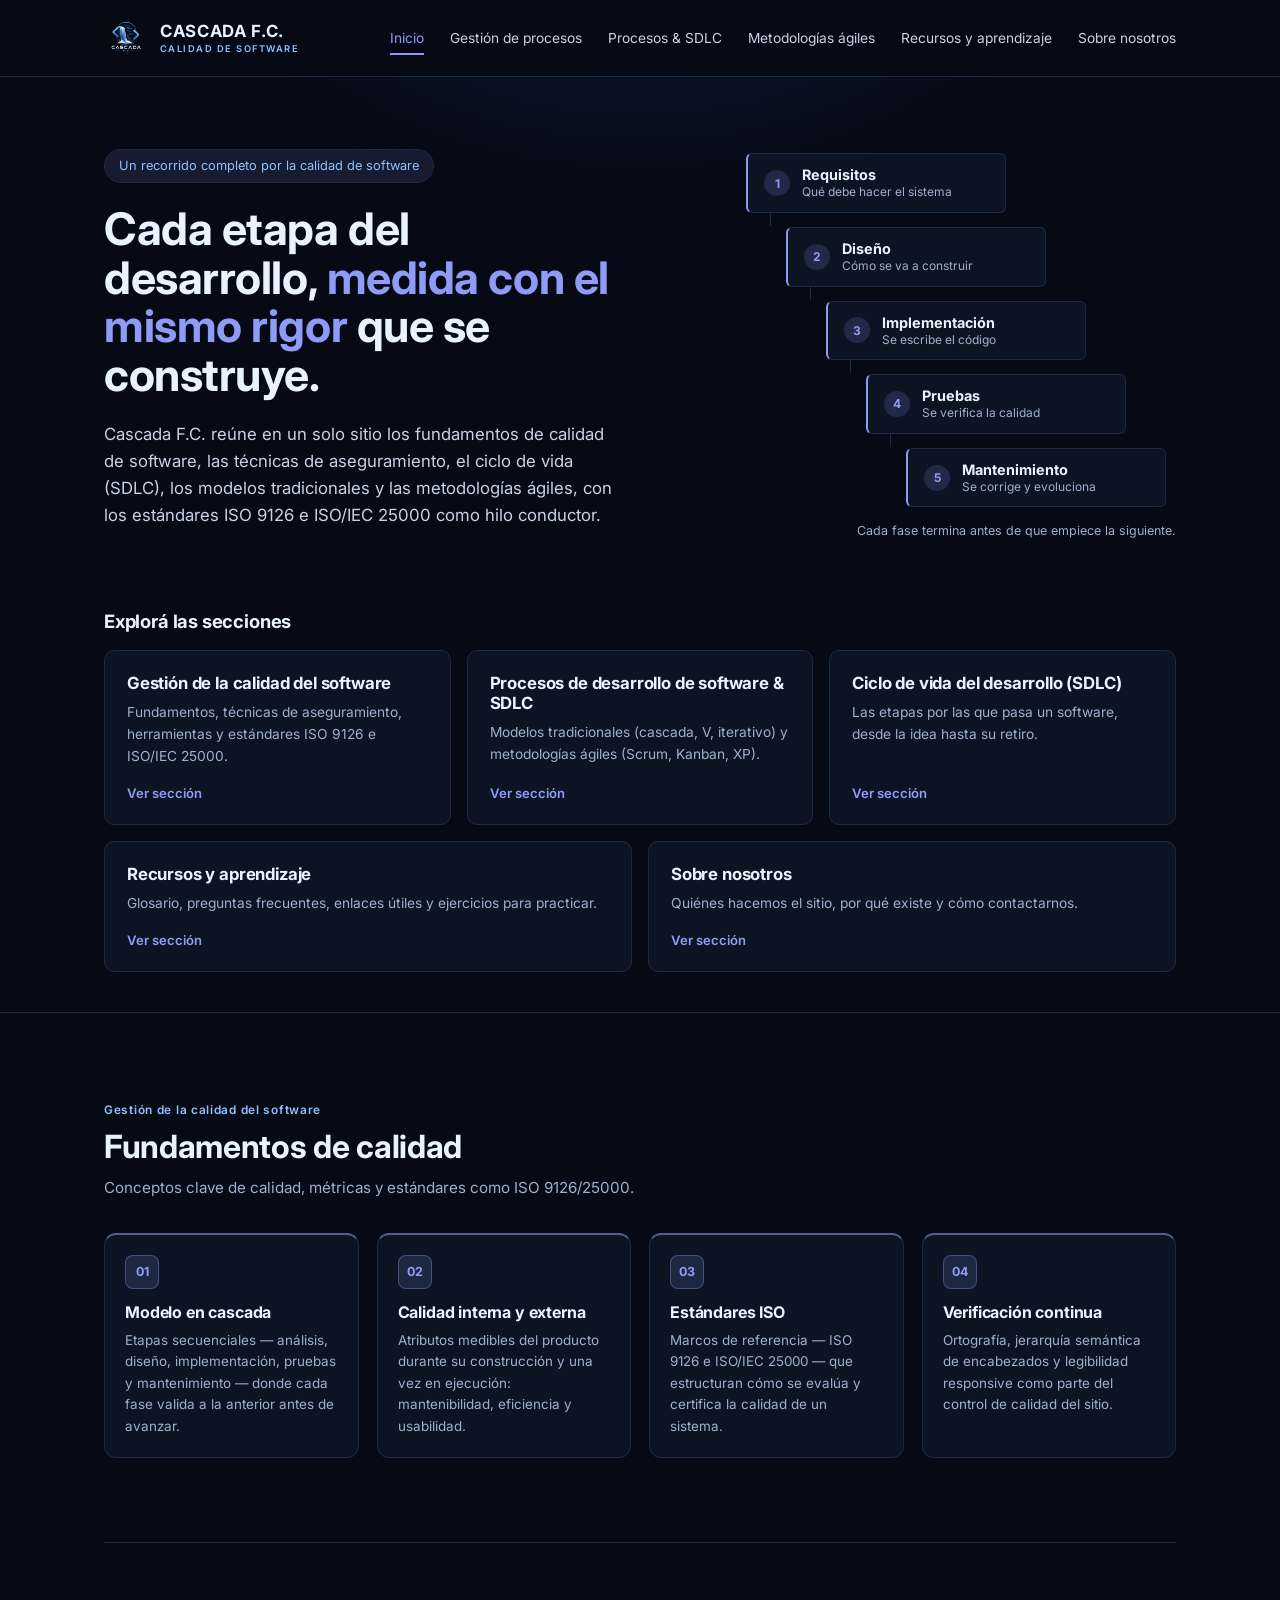
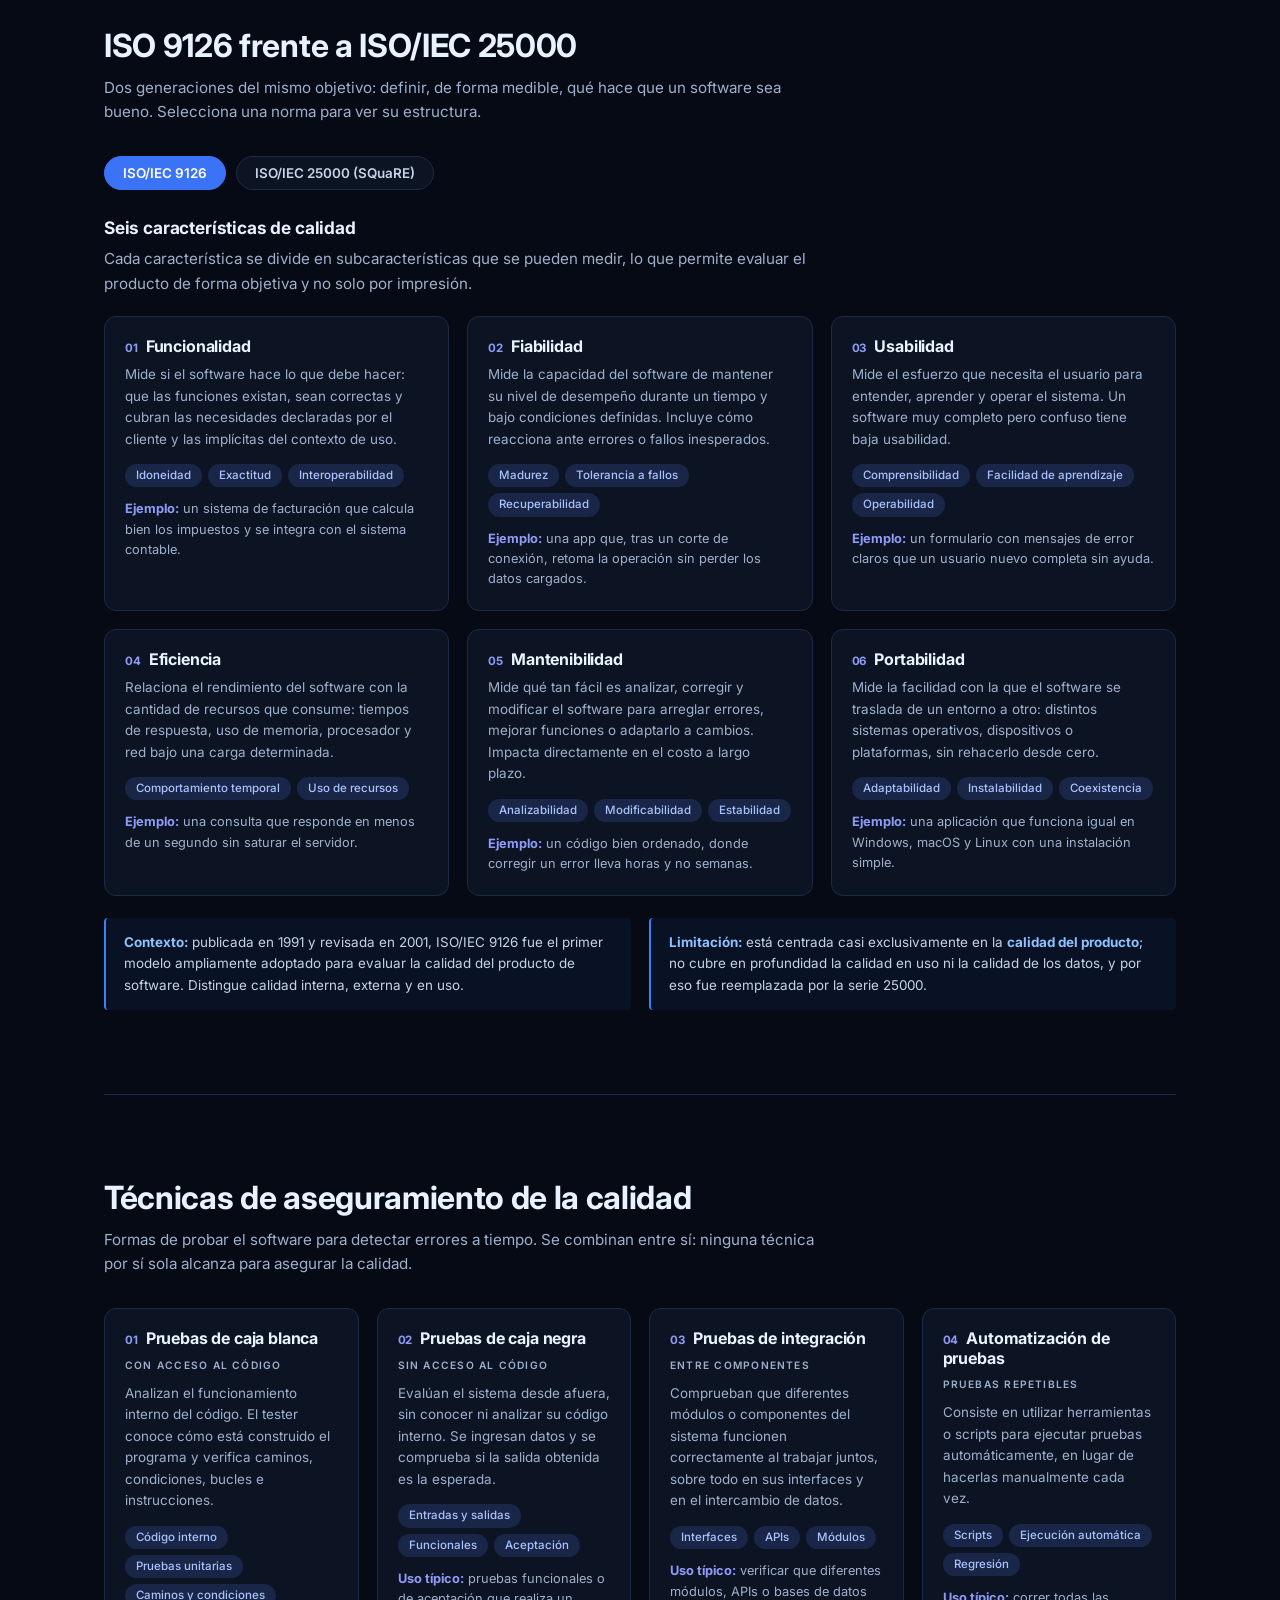
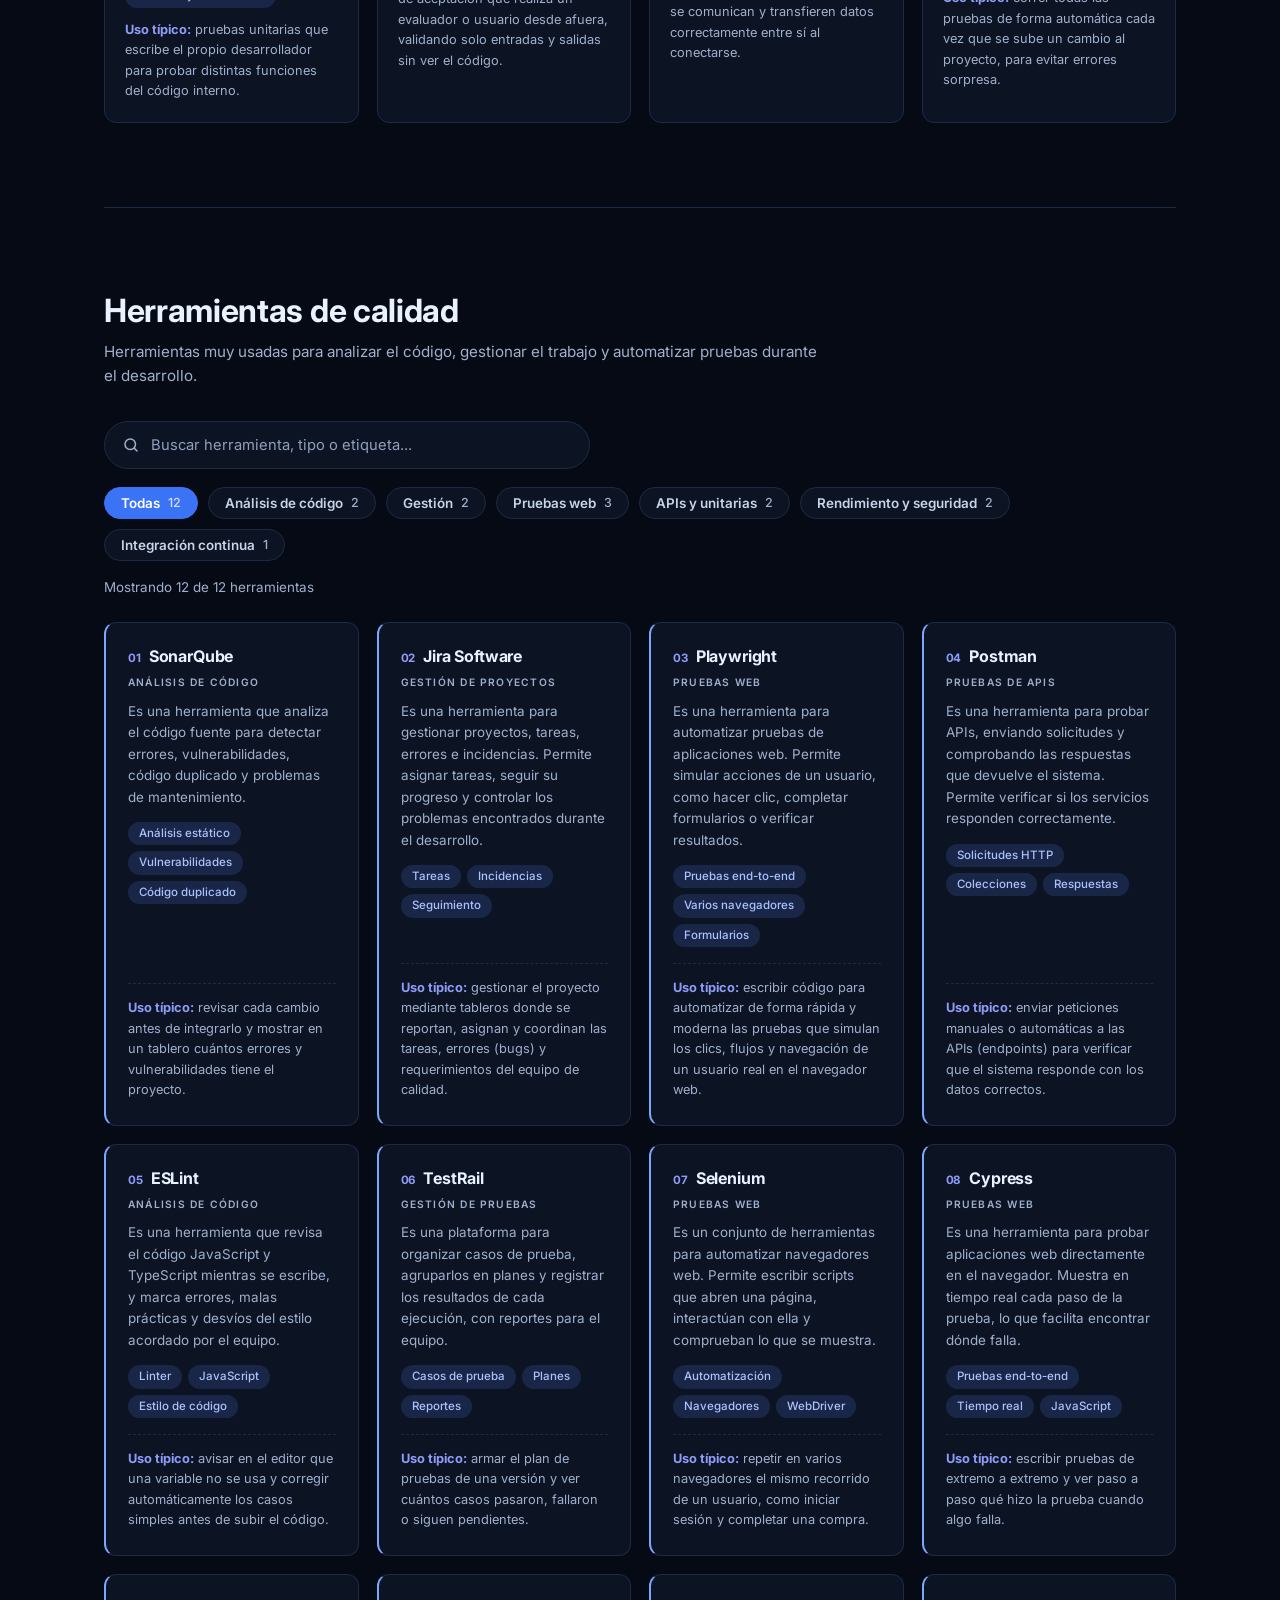
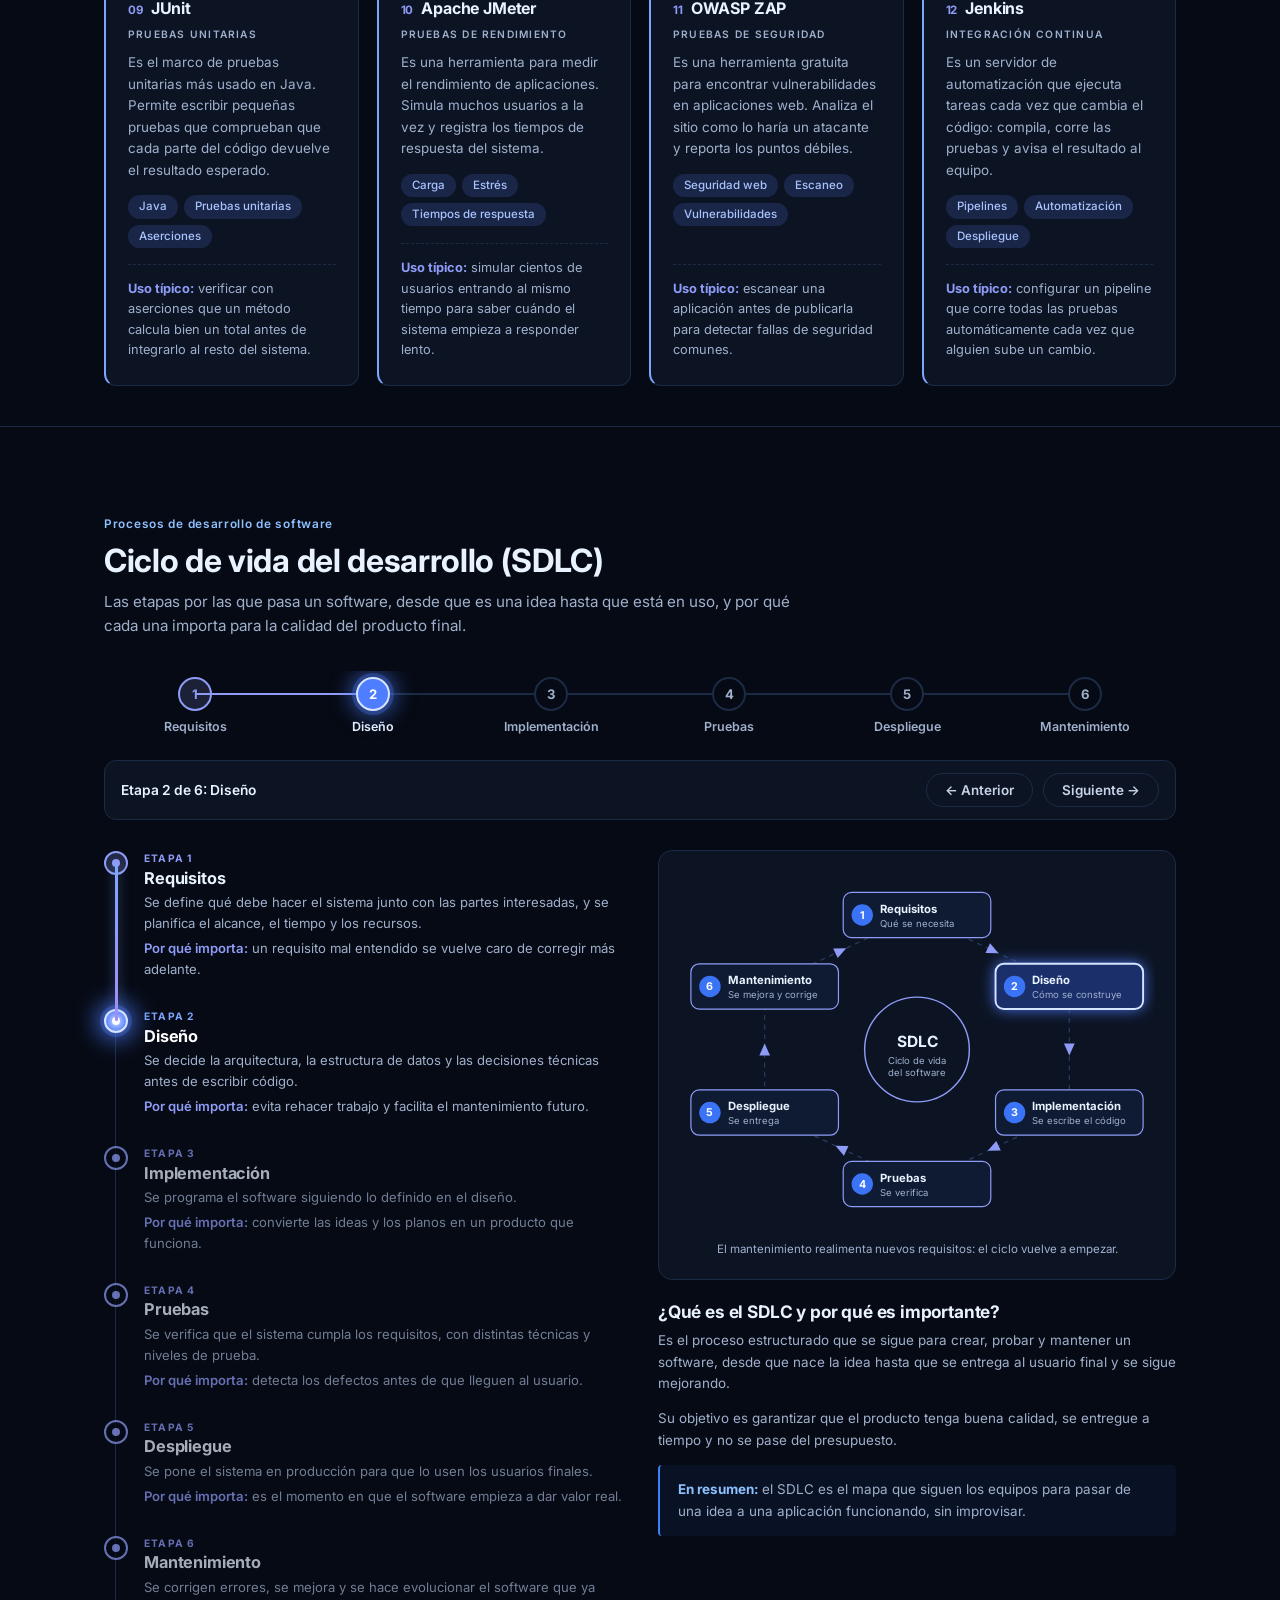
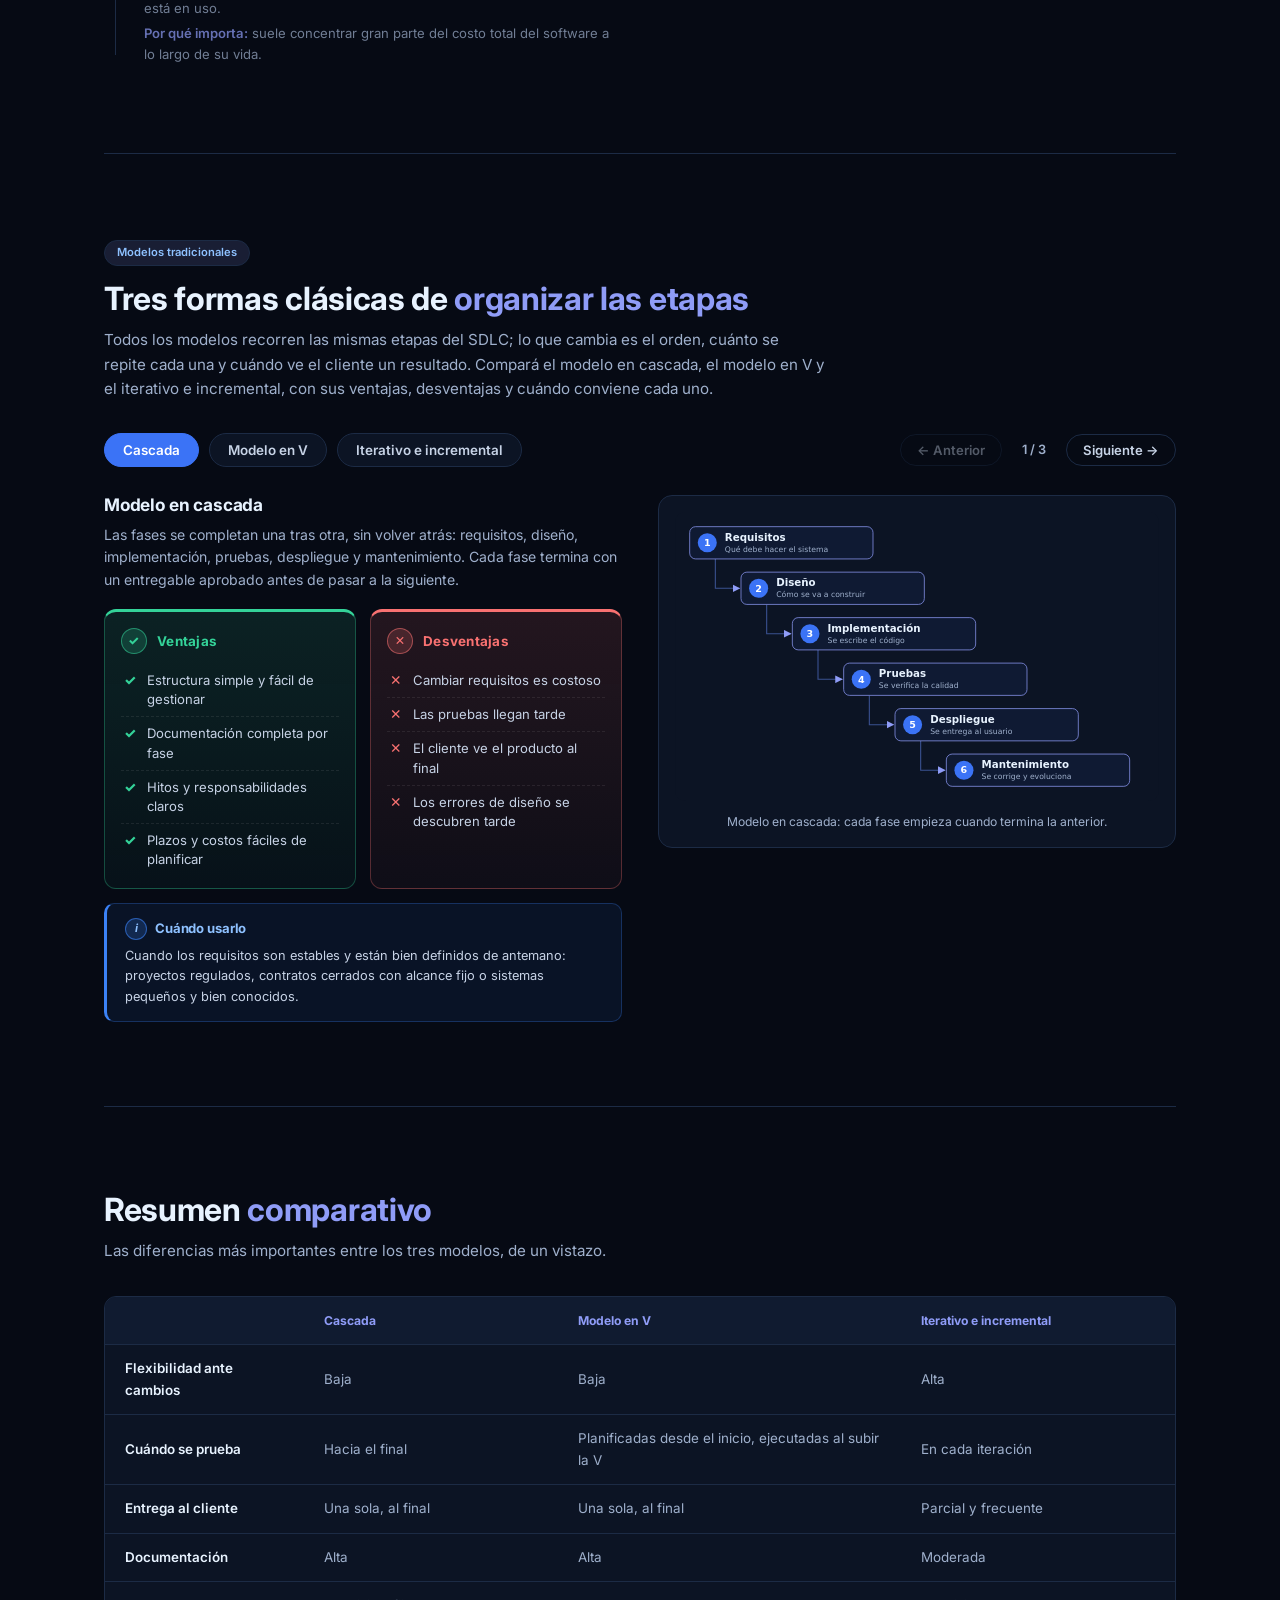
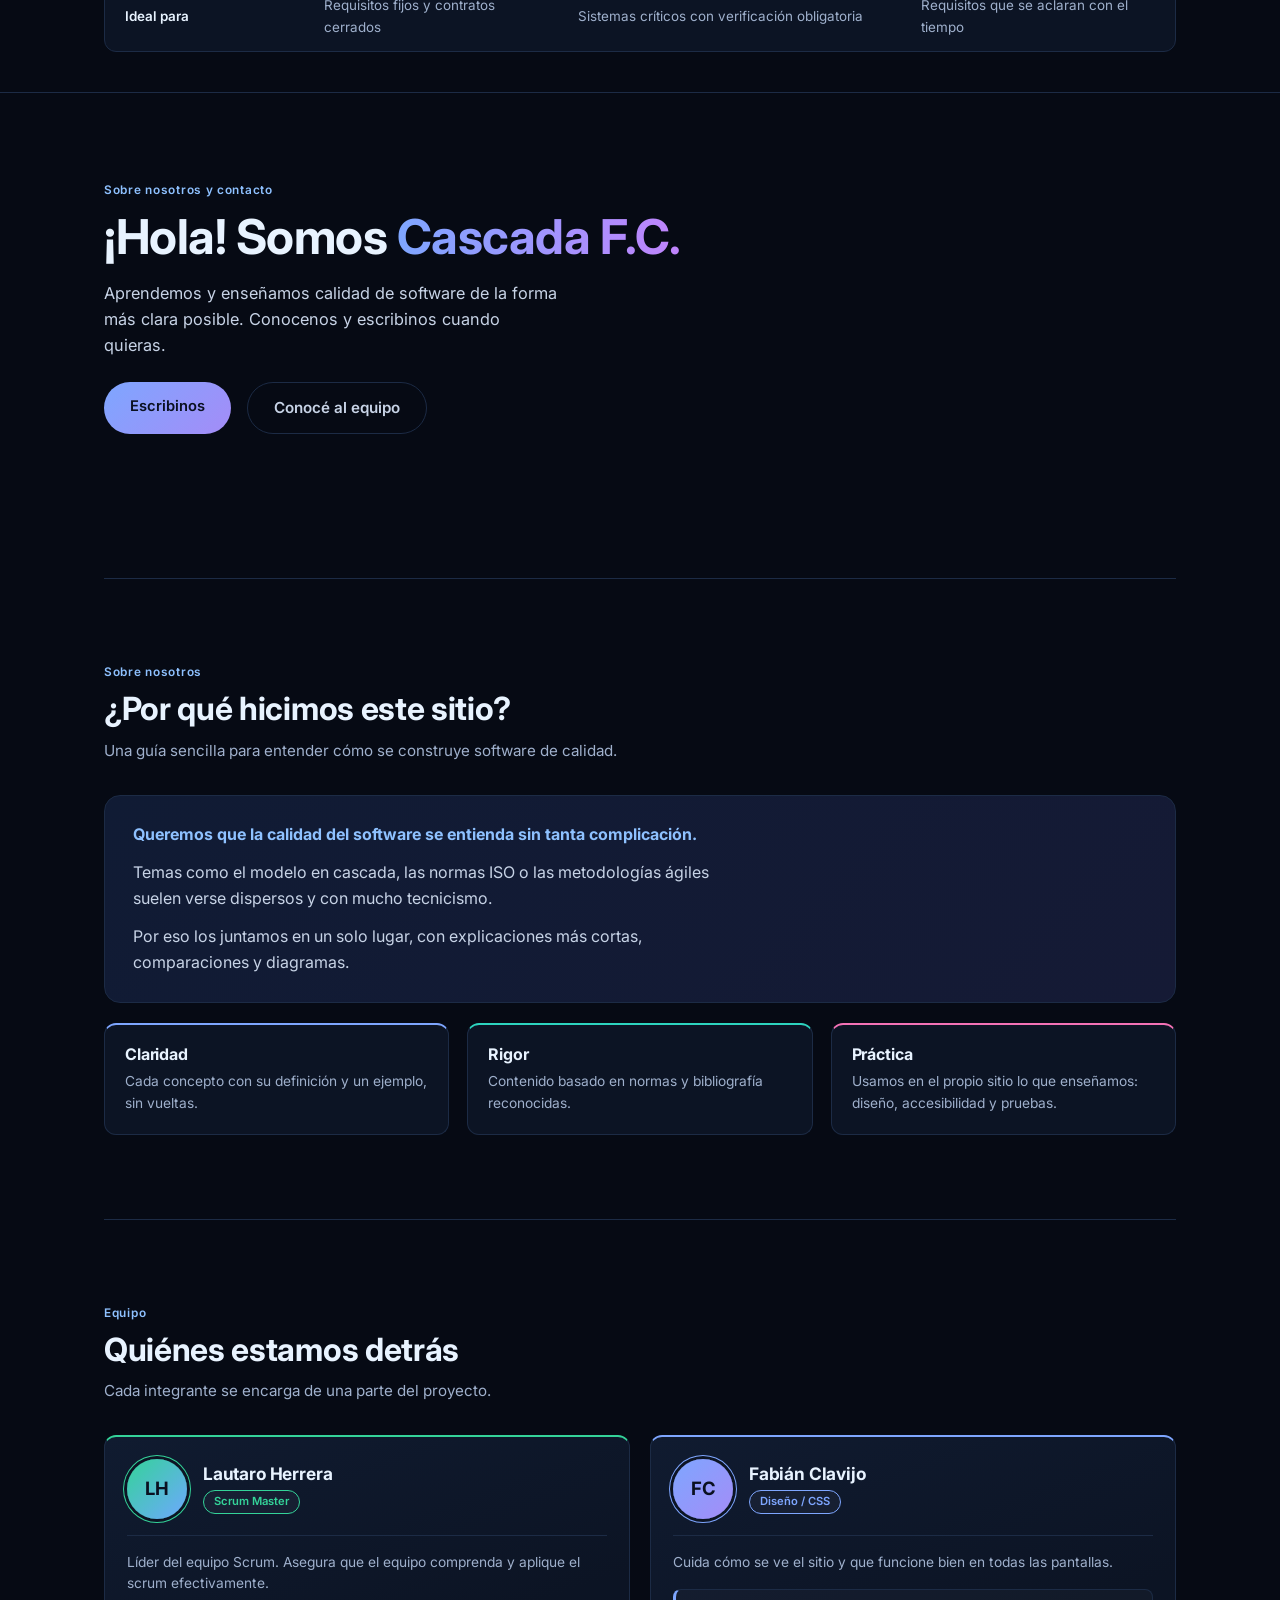
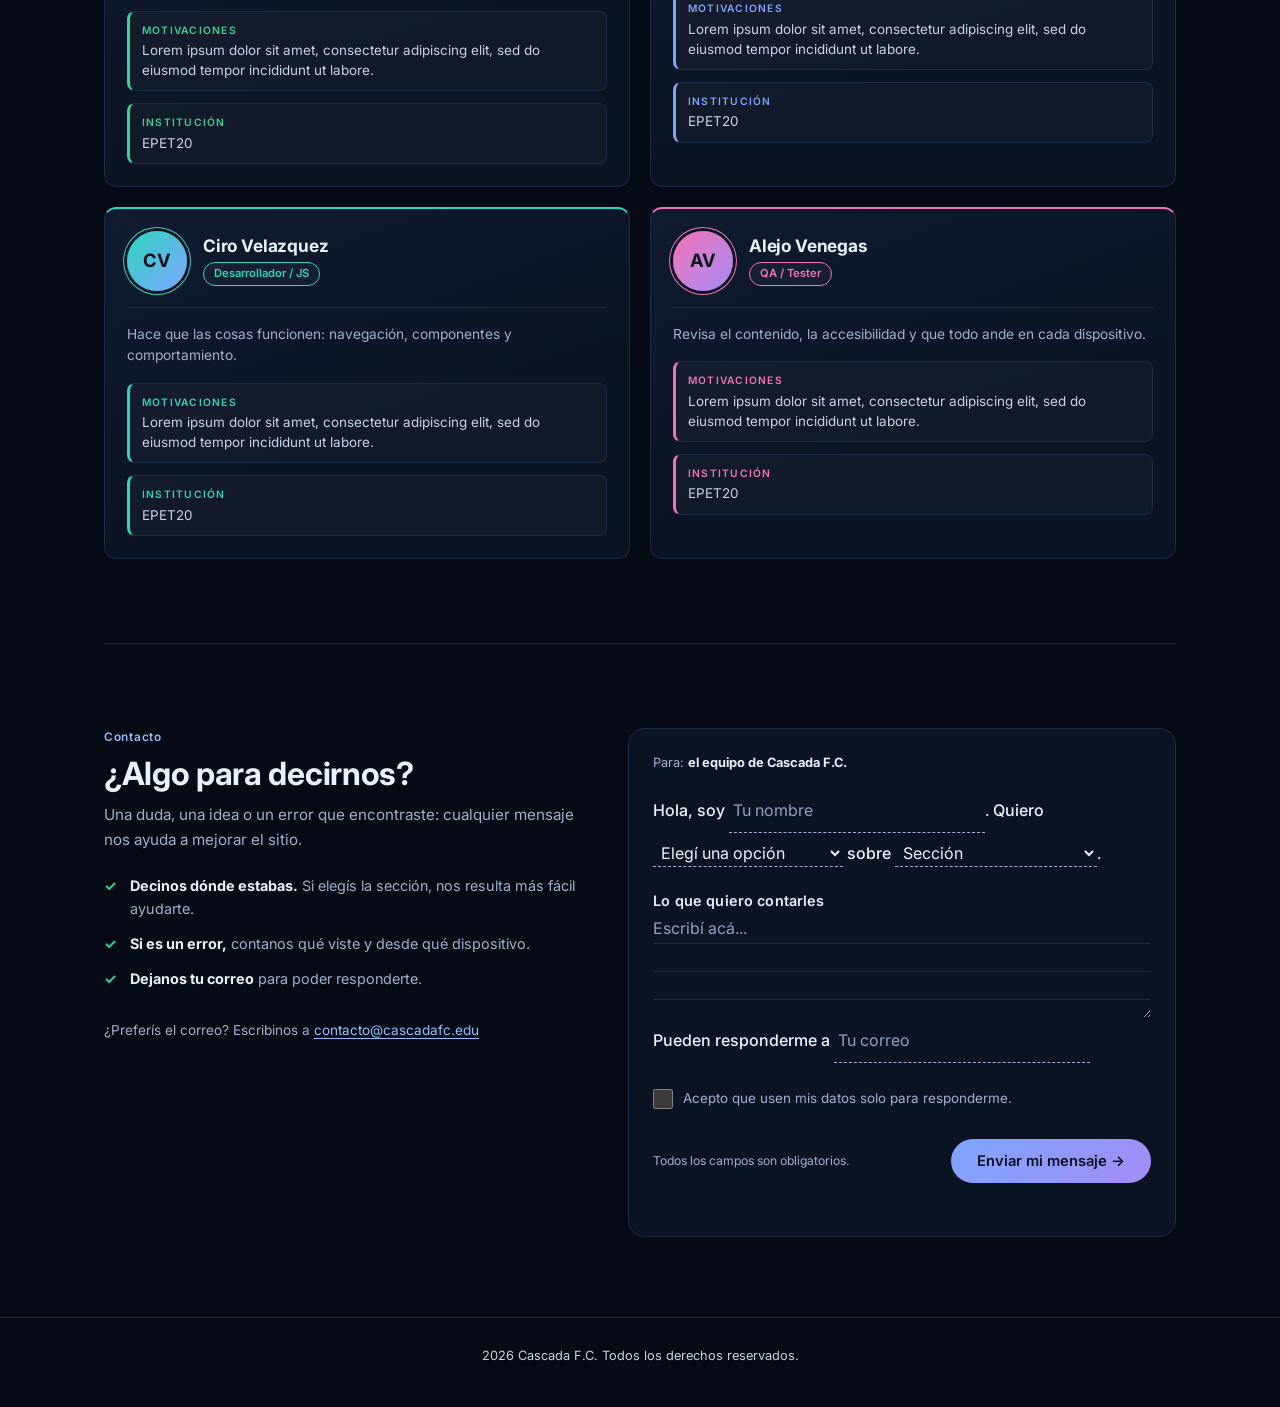
==== commit 33f2700b: "Arreglo ruta de js" ====
--- a/index.html
+++ b/index.html
@@ -213,6 +213,6 @@
 
 <footer> <div class="container"> <p>2026 Cascada F.C. Todos los derechos reservados.</p> </div>
 </footer>
-<script src="script.js"></script>
+<script src="js/script.js"></script>
 </body>
 </html>
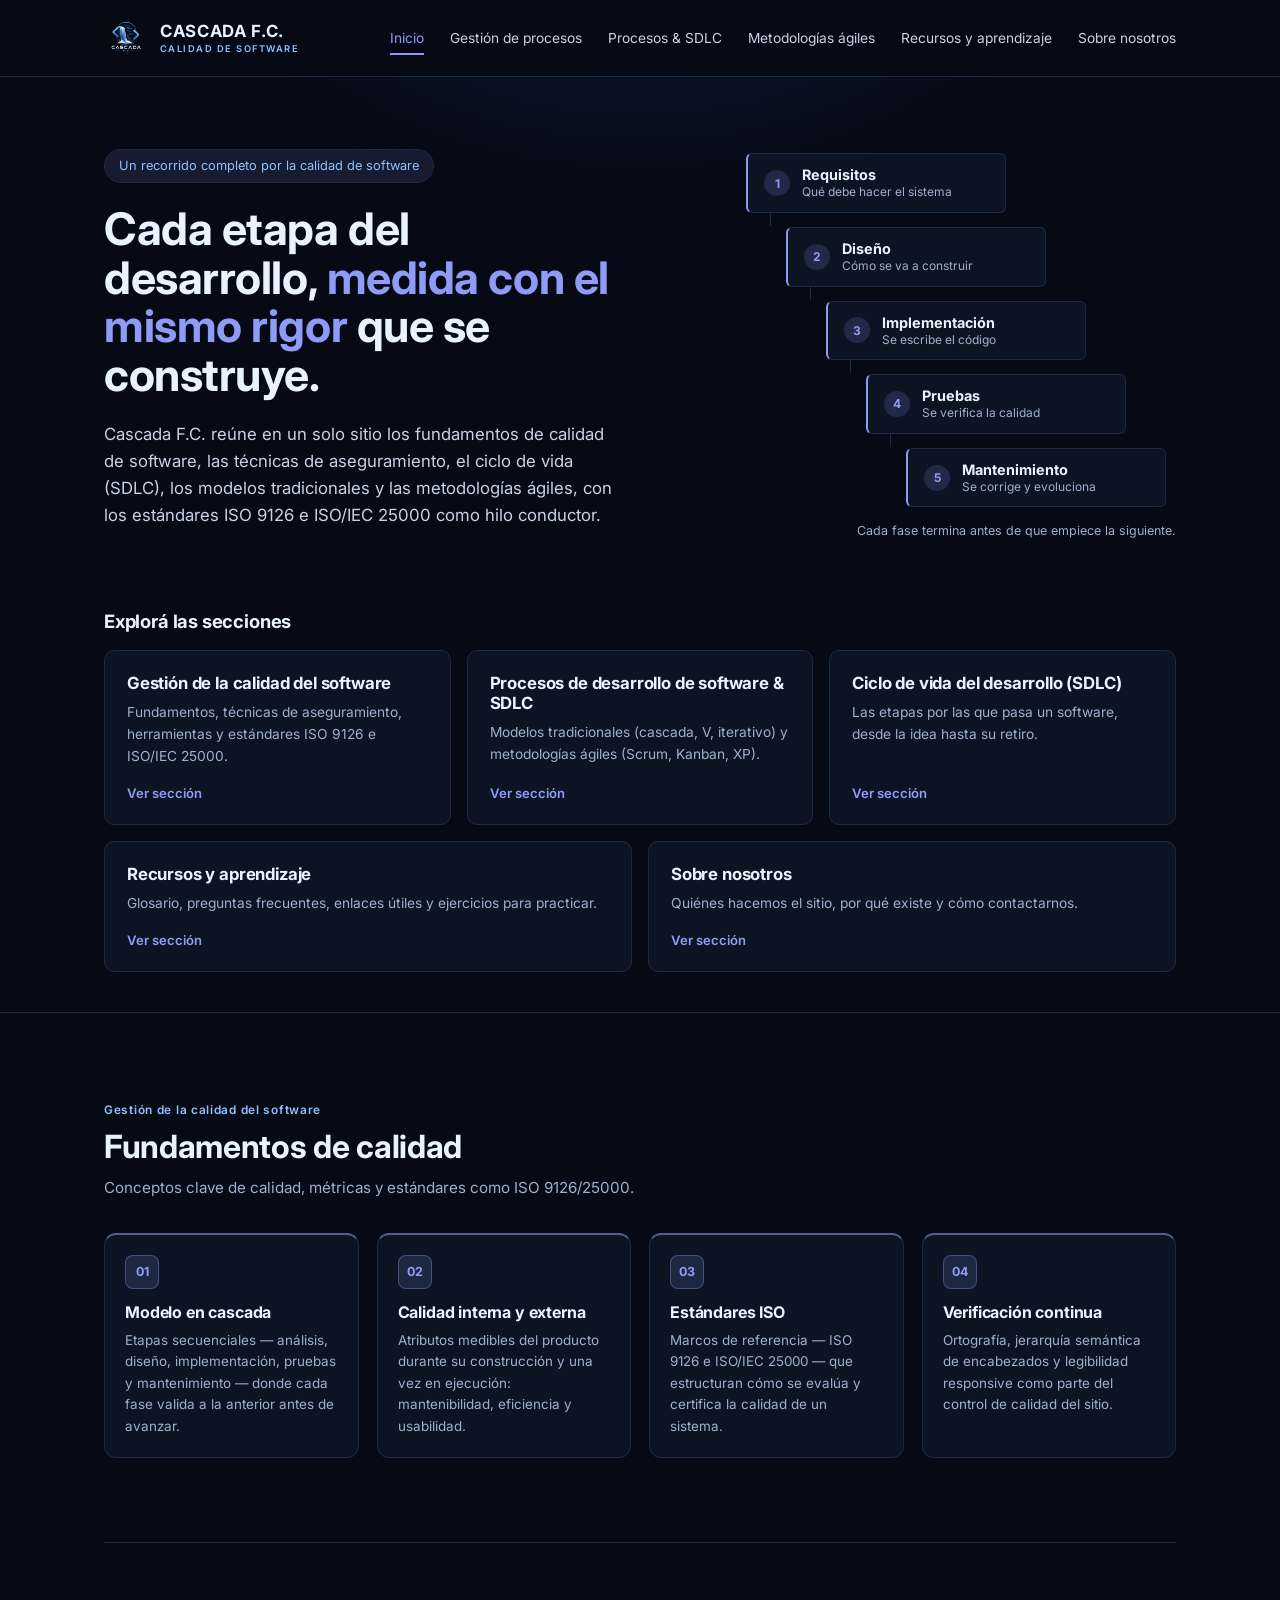
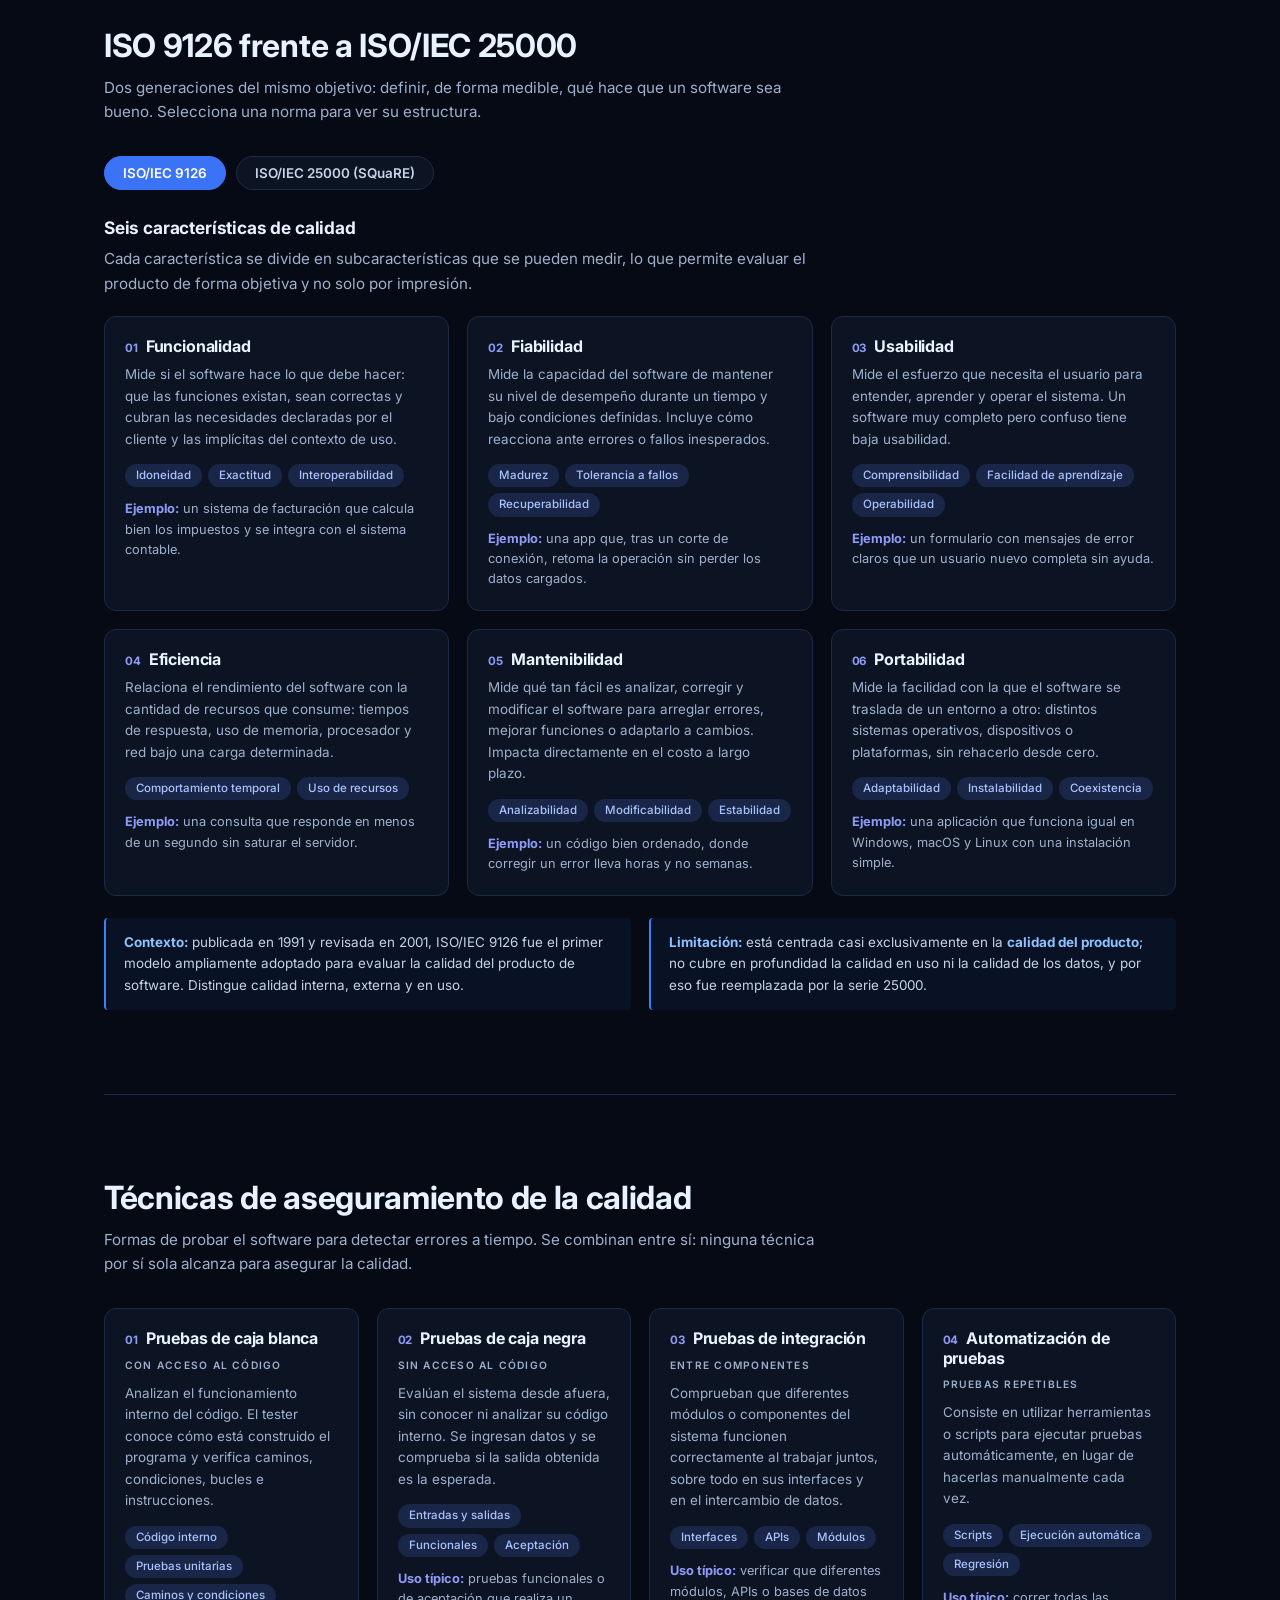
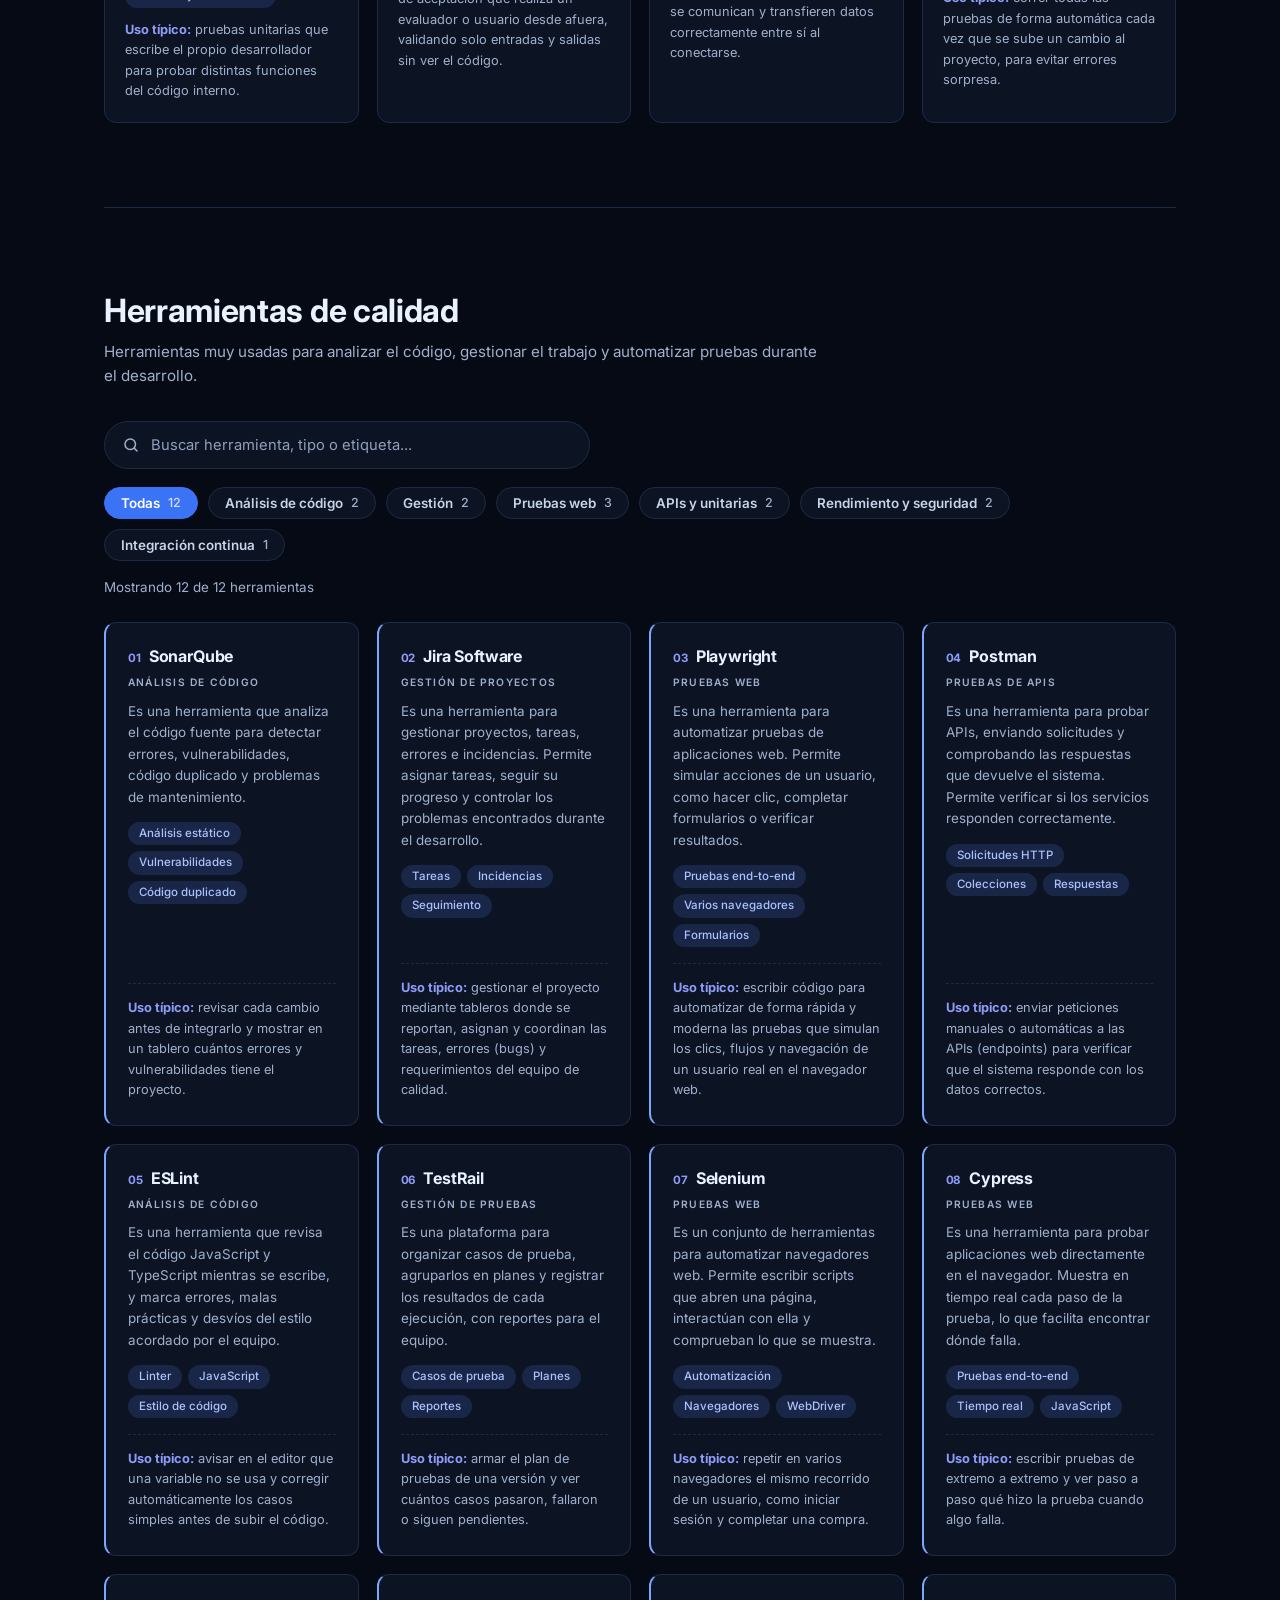
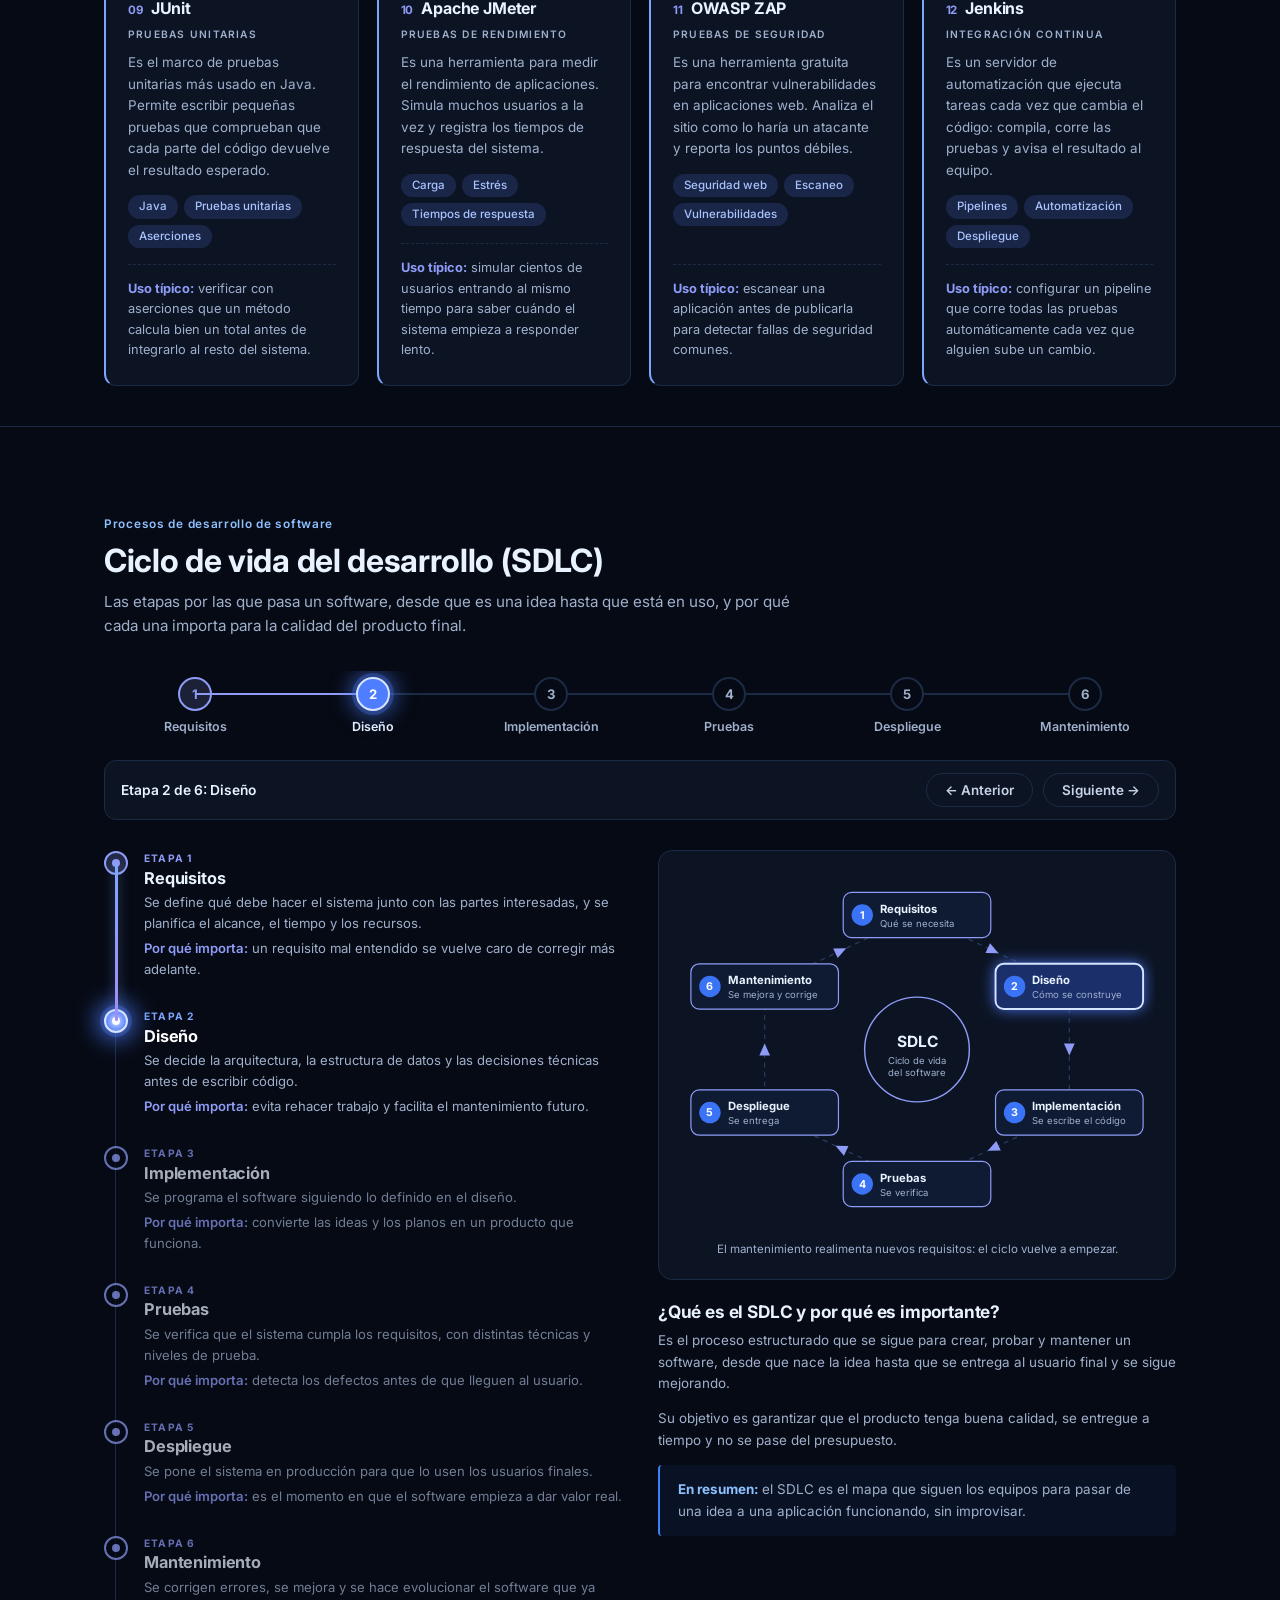
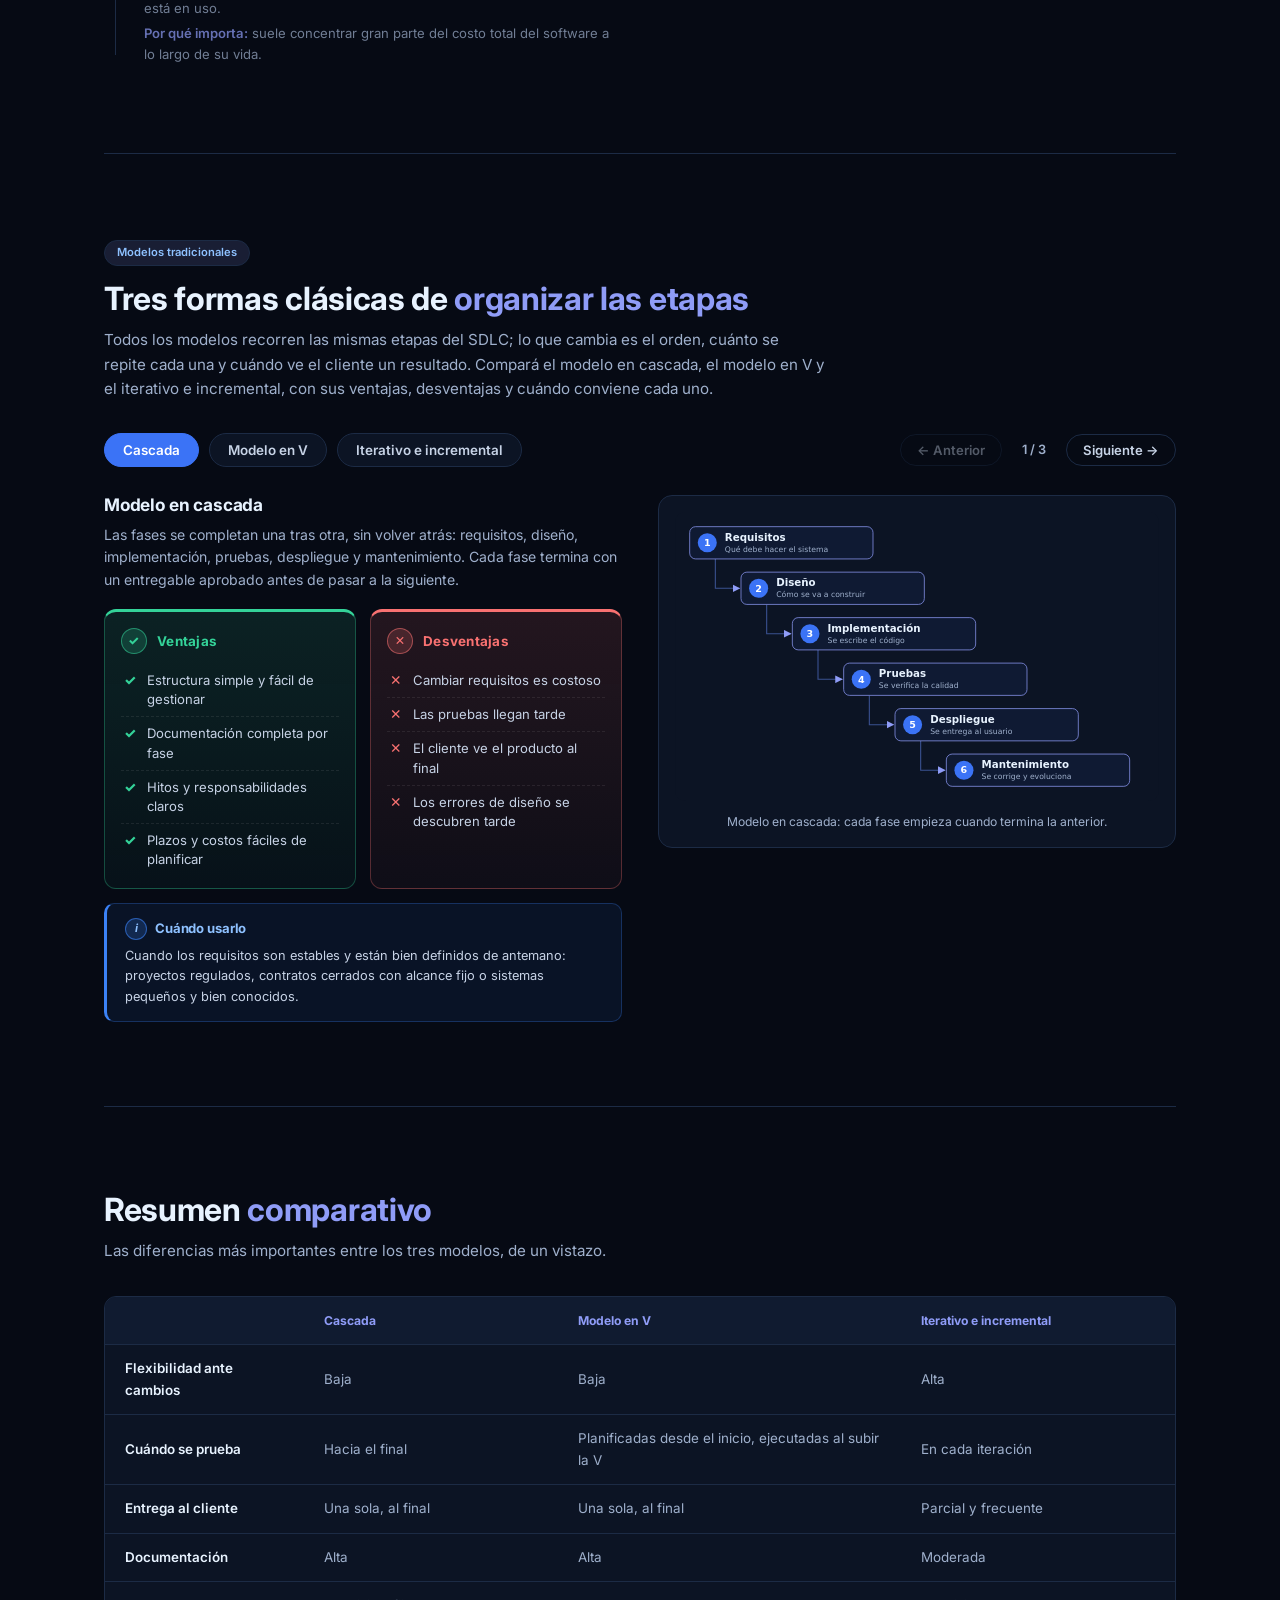
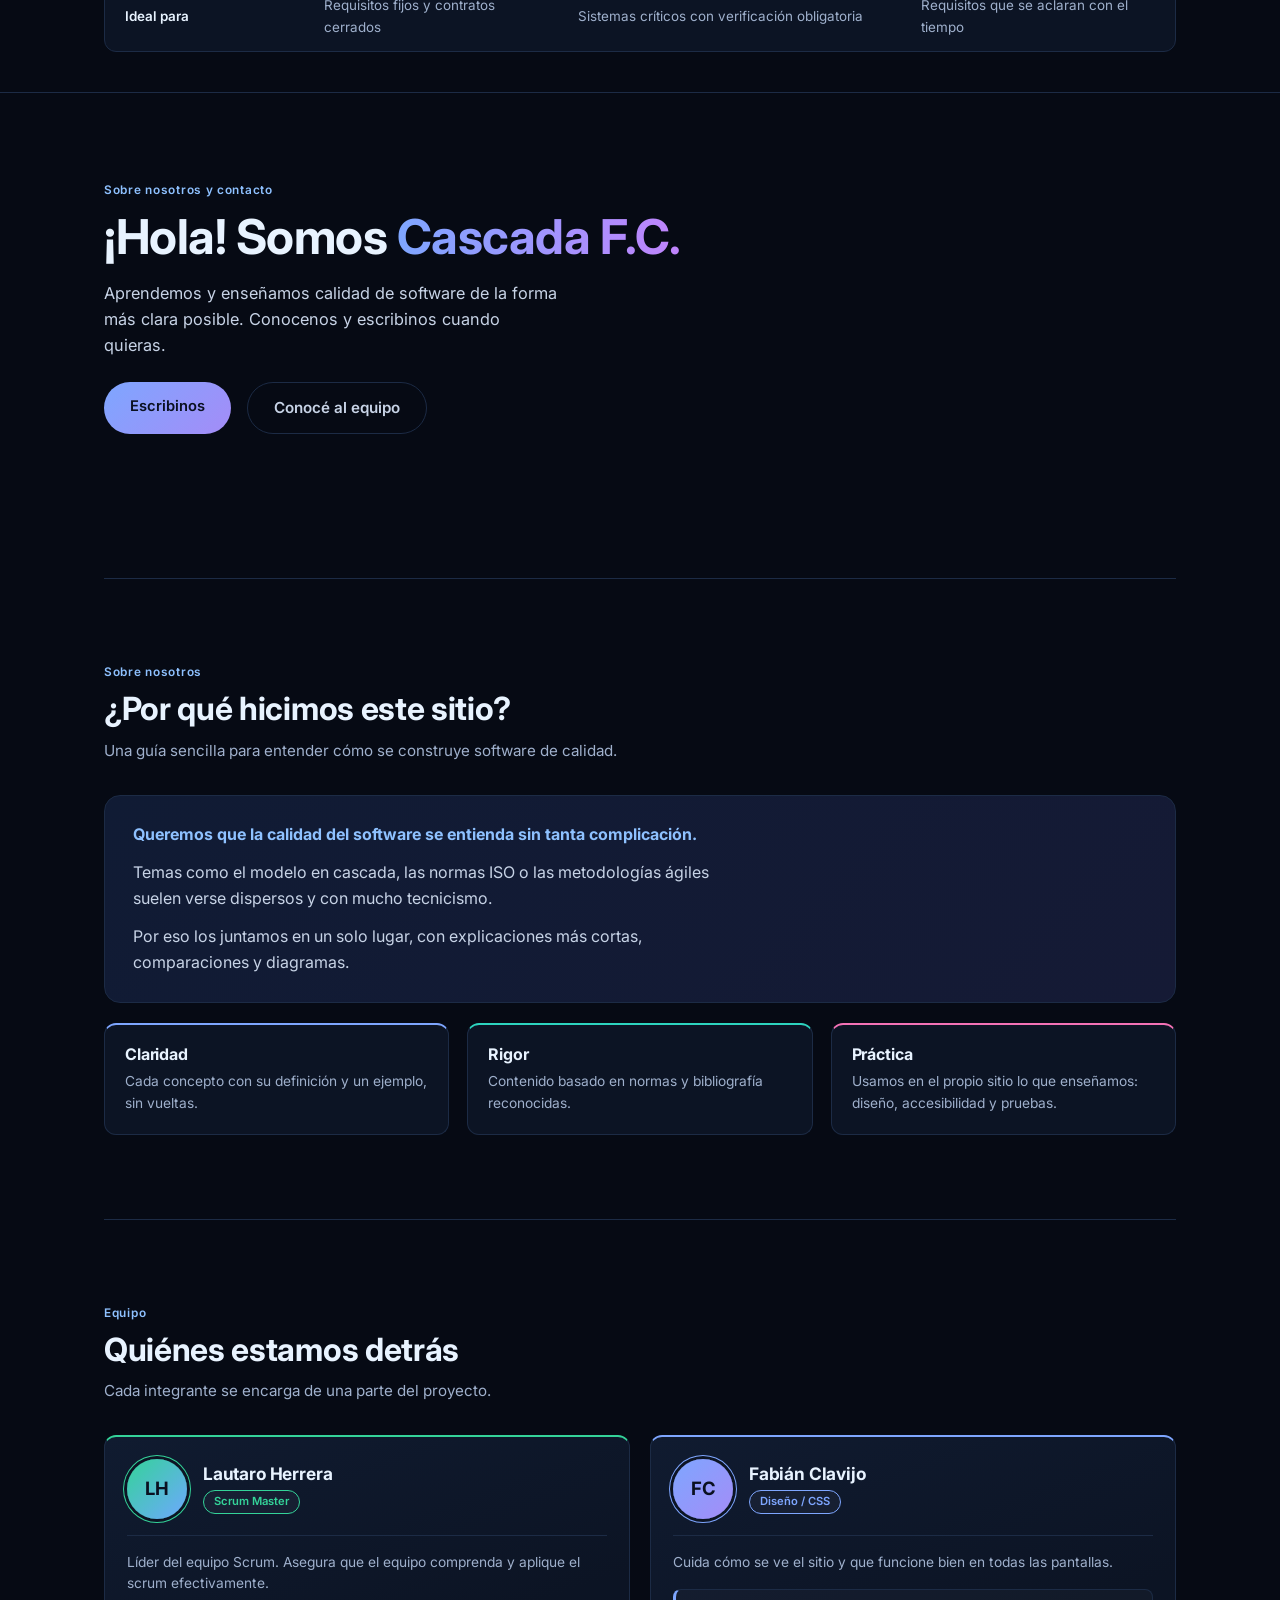
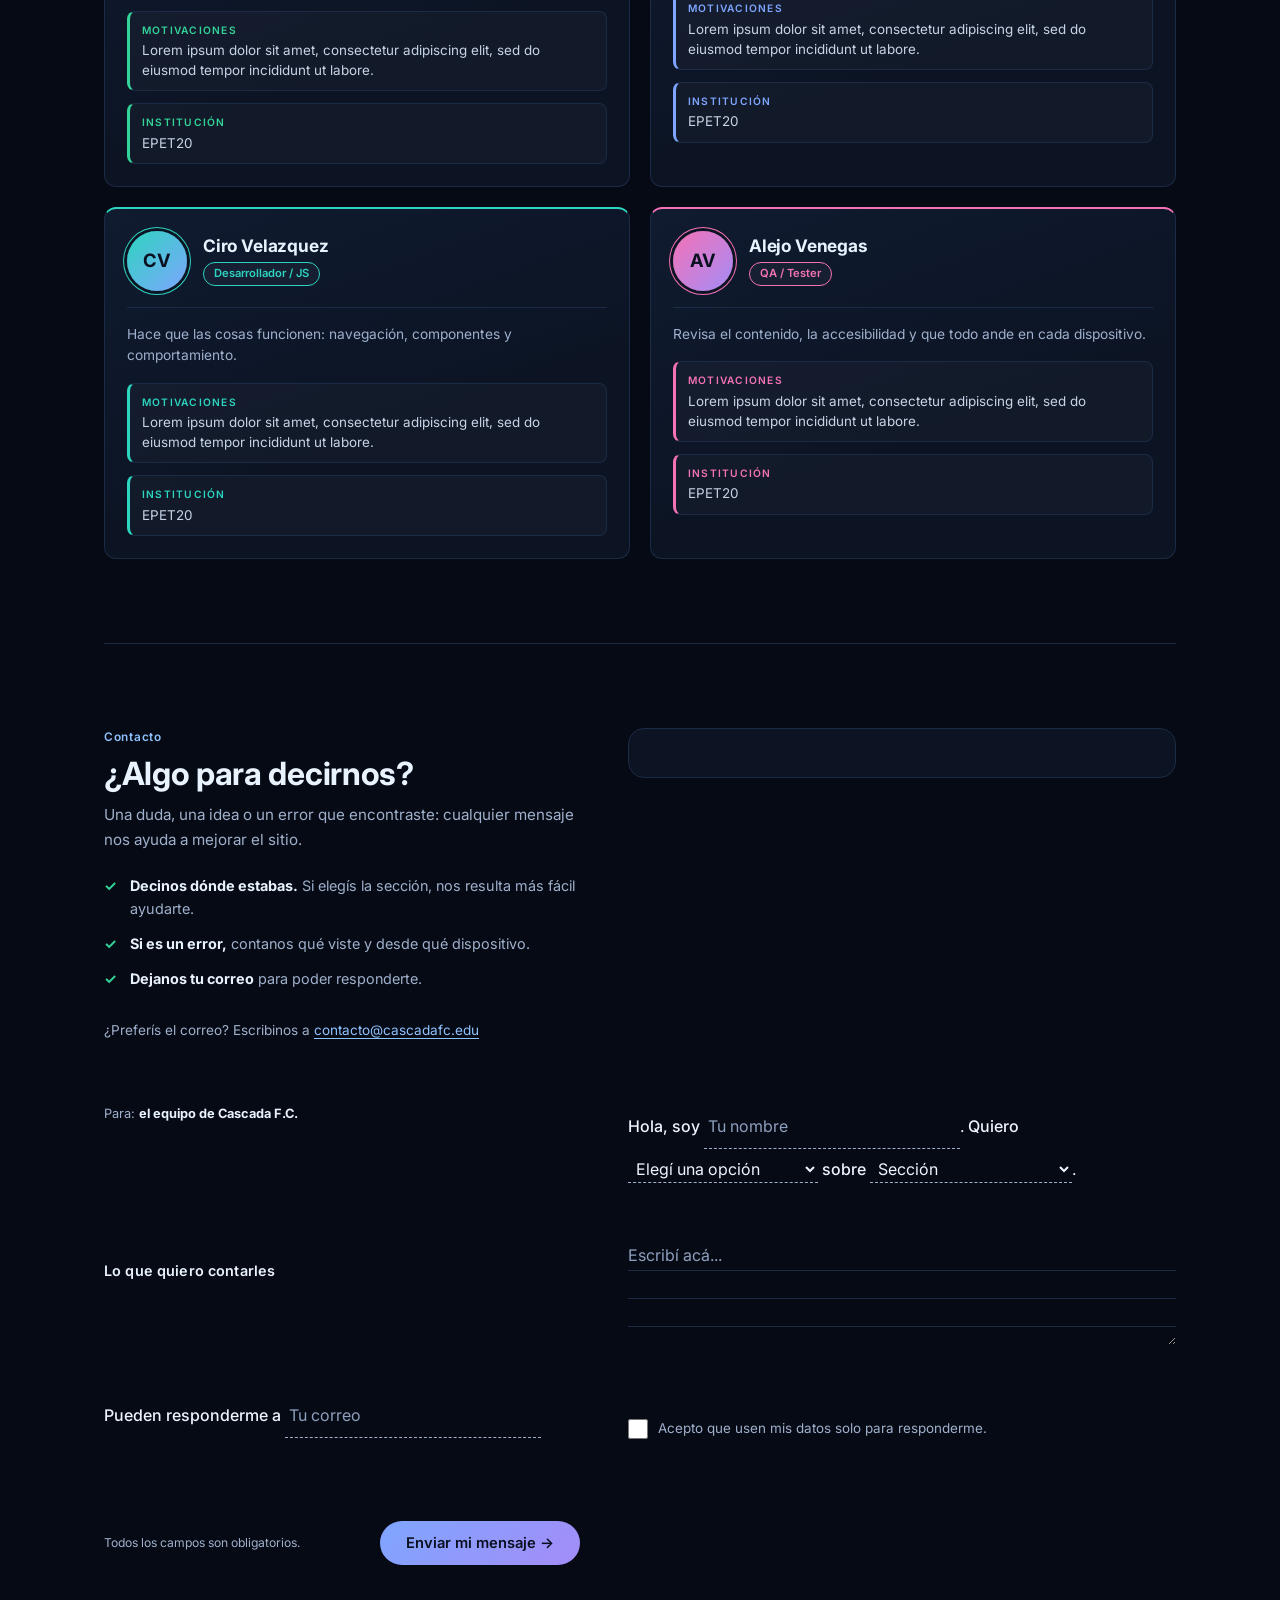
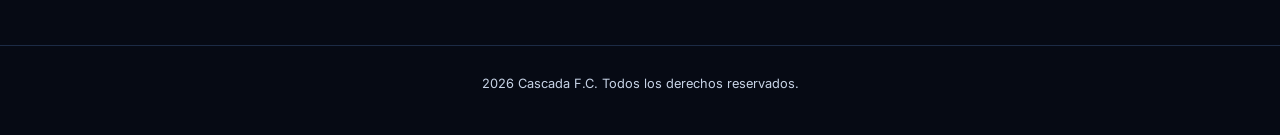
==== commit f722249f: "Arreglo tarjeta" ====
--- a/index.html
+++ b/index.html
@@ -175,7 +175,7 @@
         </ul>
         <p class="mail-line">¿Preferís el correo? Escribinos a <a href="mailto:contacto@cascadafc.edu">contacto@cascadafc.edu</a></p>
       </div>
-      <form id="contactForm" class="form-card" novalidate action="https://formspree.io/f/TU_ID_DE_FORMSPREE" method="POST">
+      <form id="contactForm" class="form-card" novalidate action="https://formspree.io/f/mbgdqnoq" method="POST"></form>
         <input type="hidden" name="_subject" value="Nuevo mensaje desde el sitio de Cascada F.C.">
         <p class="form-to">Para: <strong>el equipo de Cascada F.C.</strong></p>
         <p class="madlib">
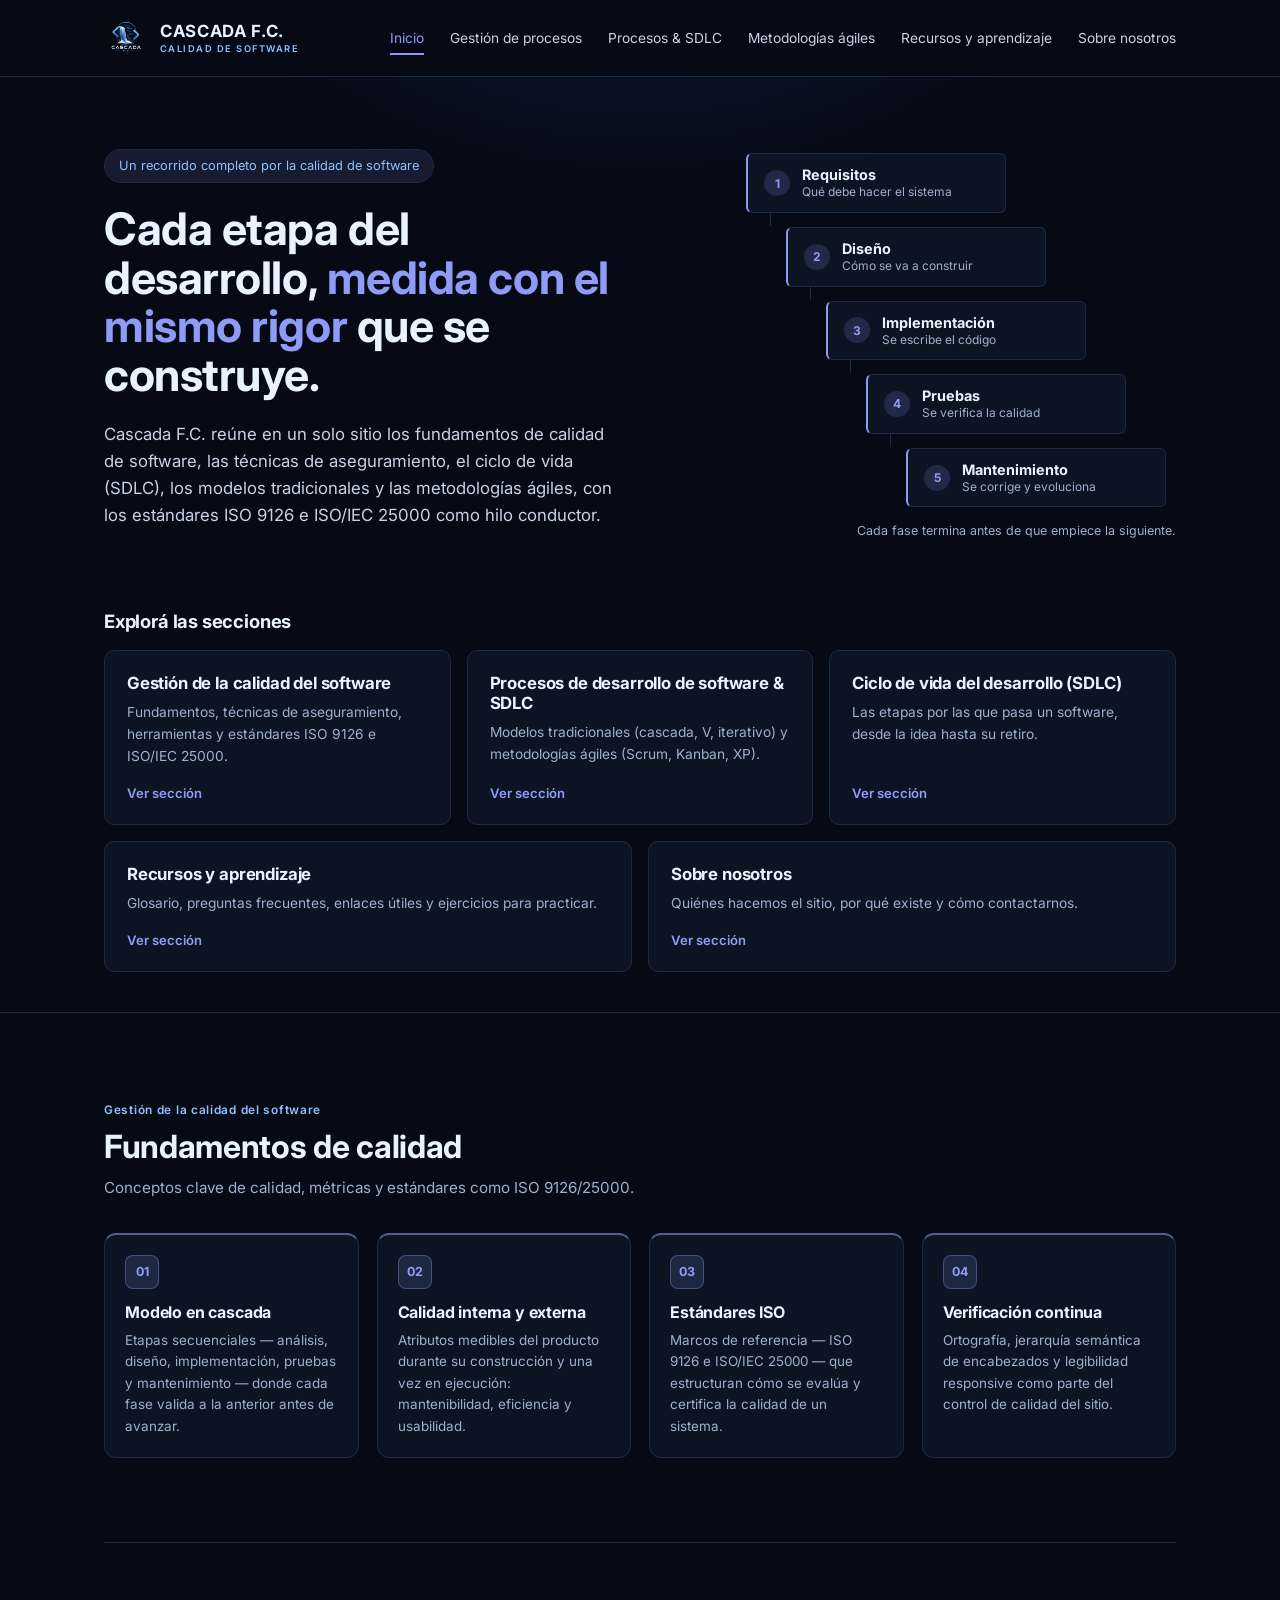
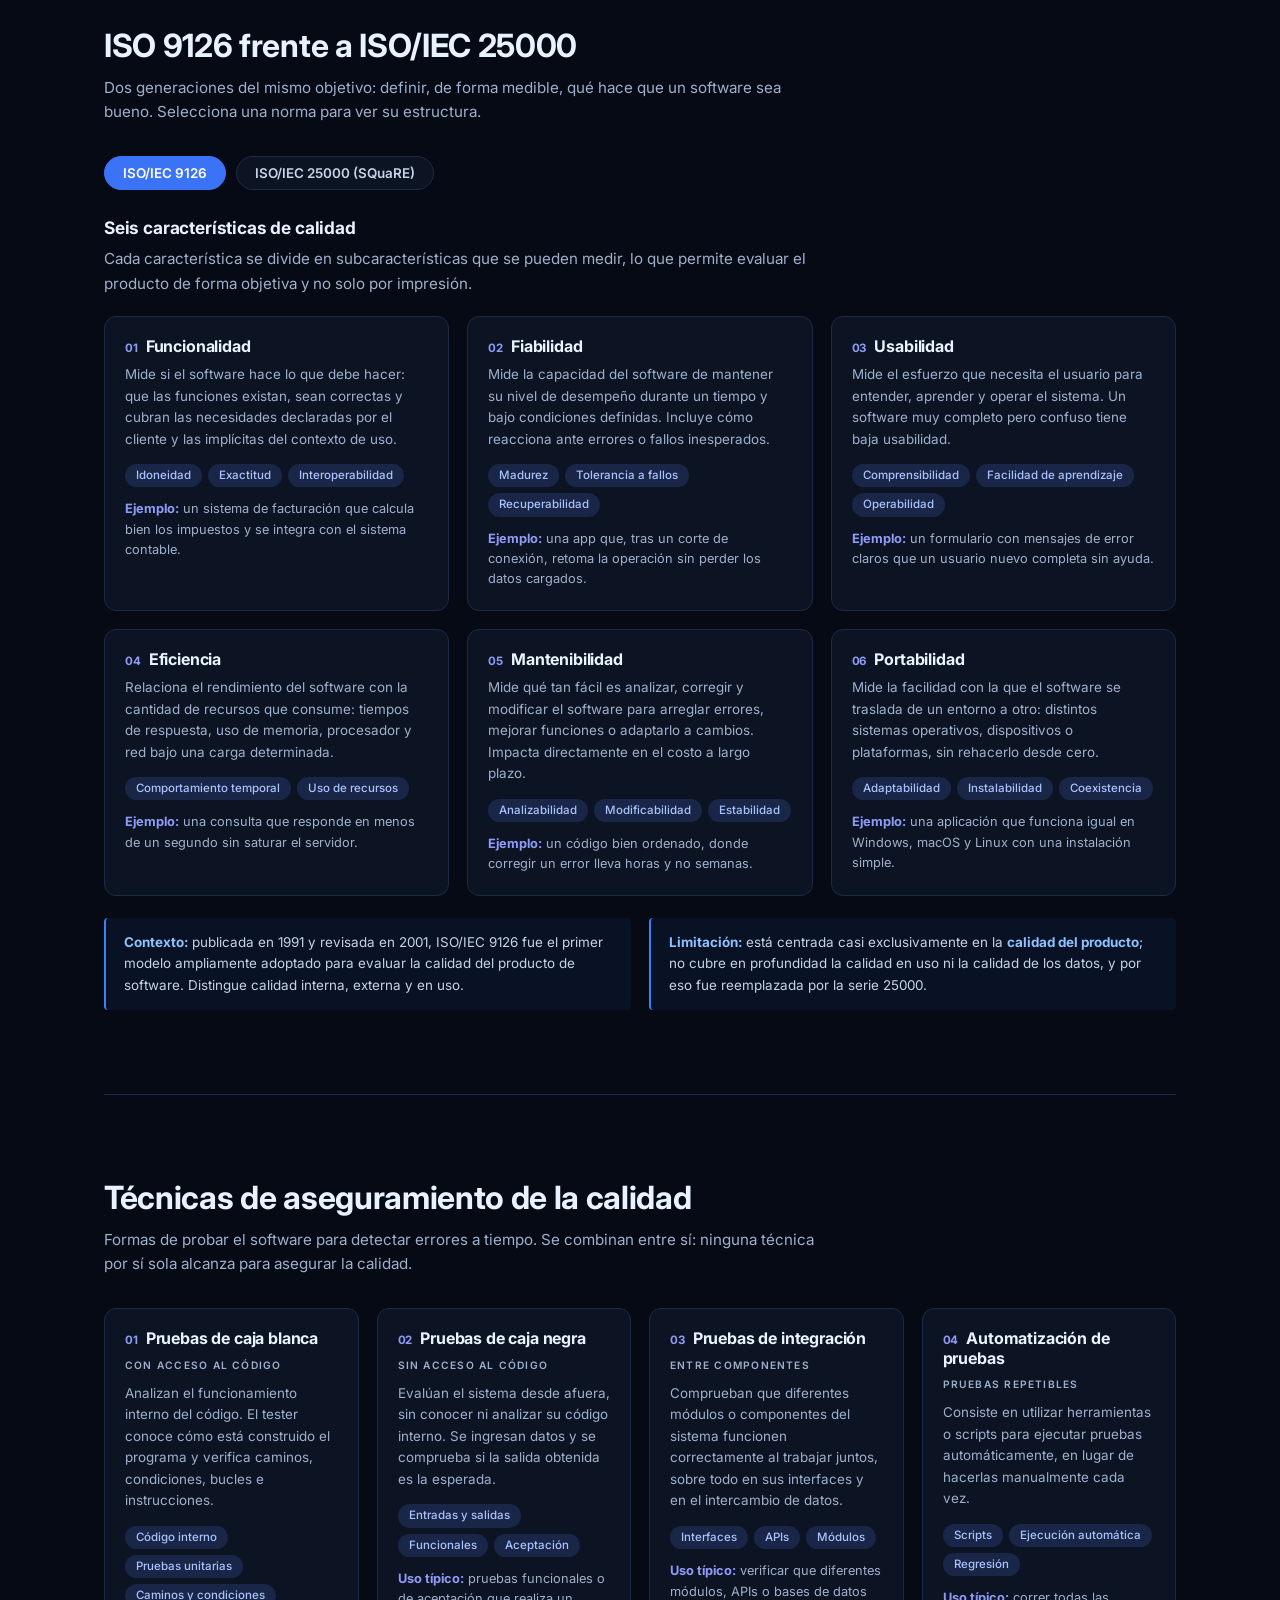
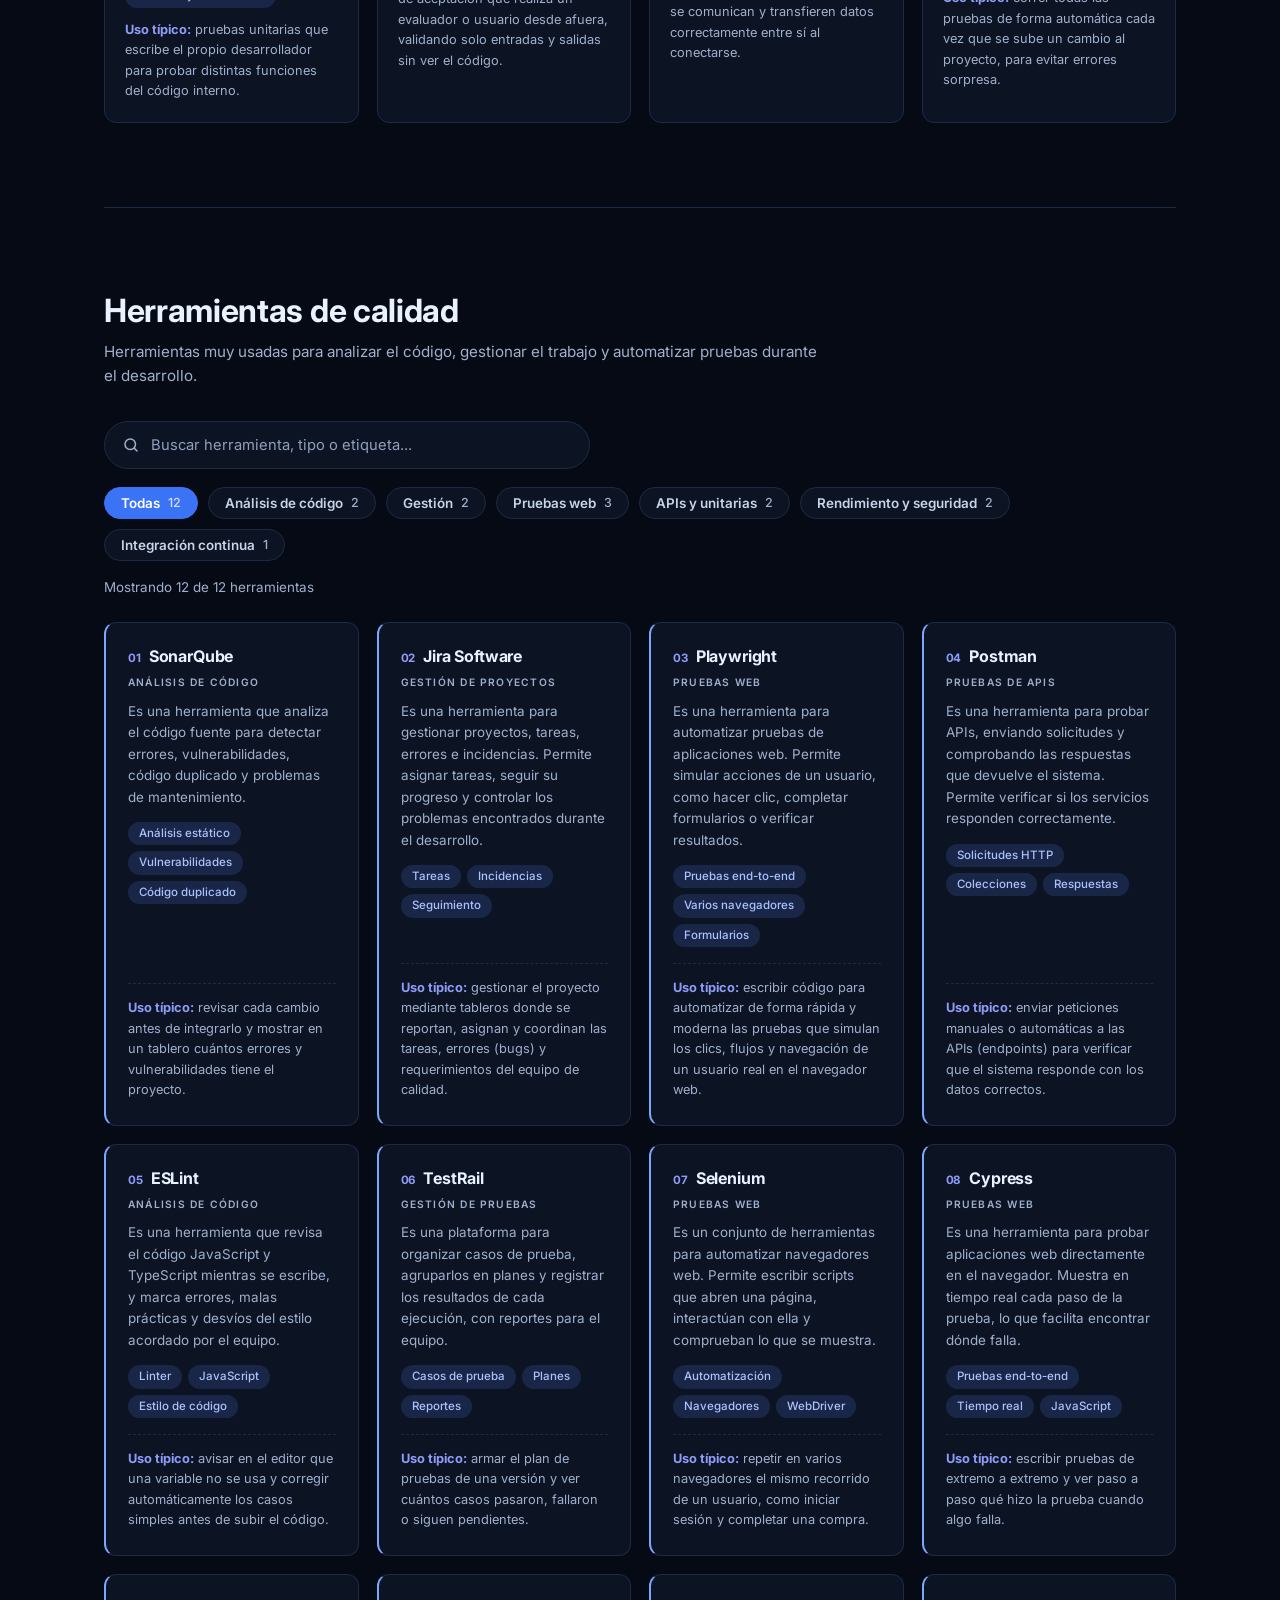
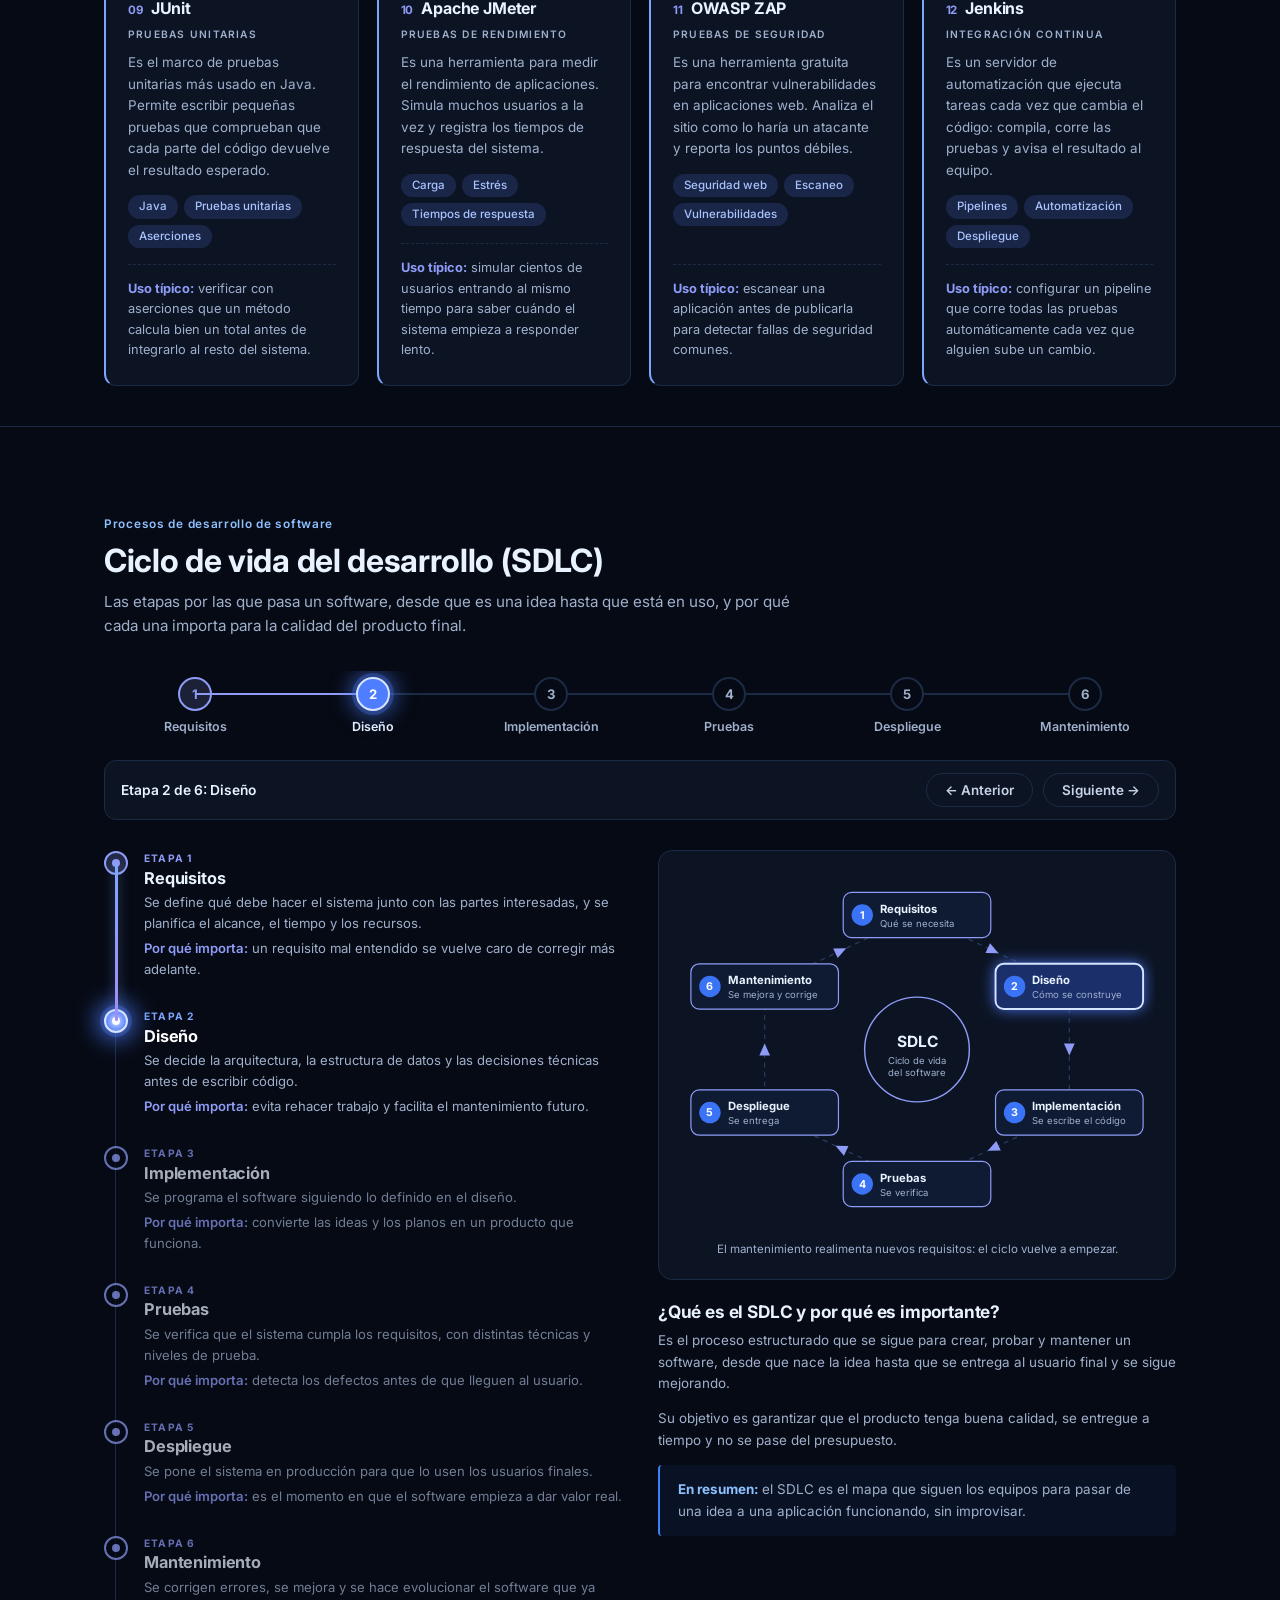
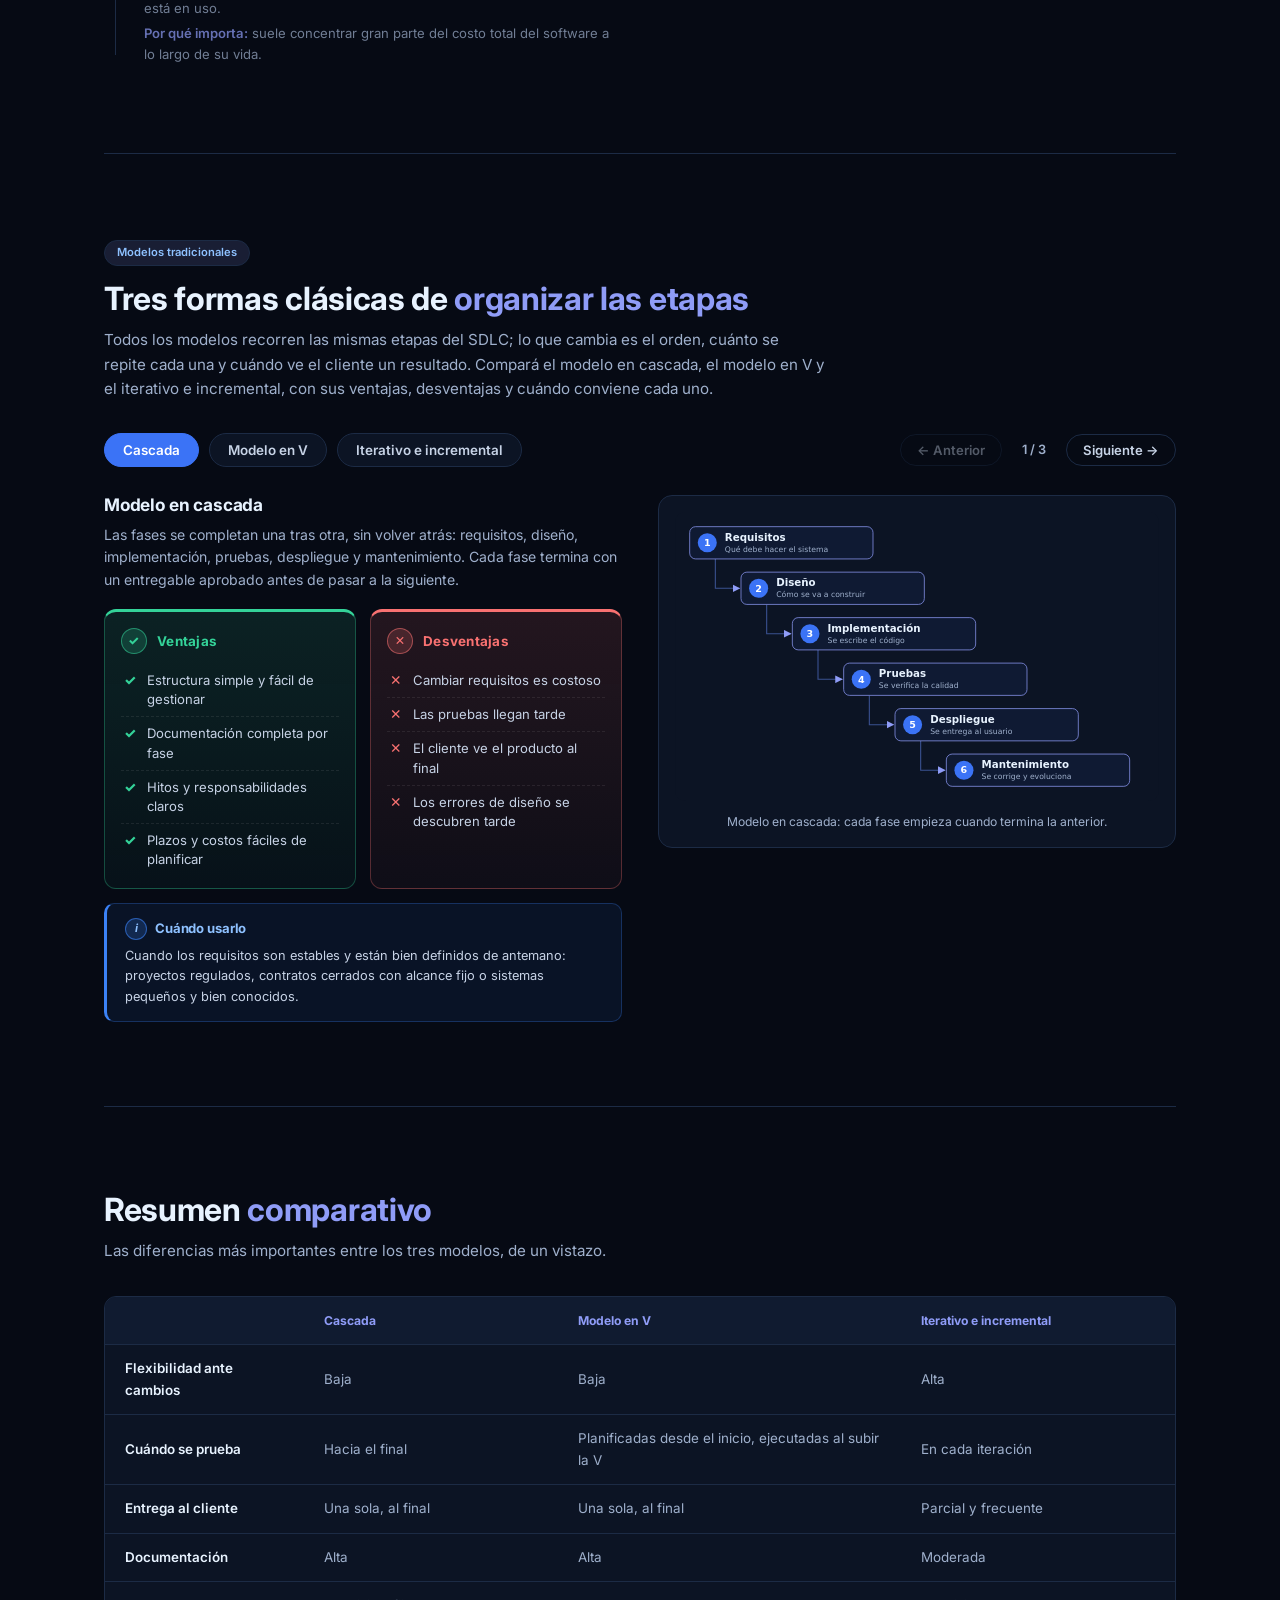
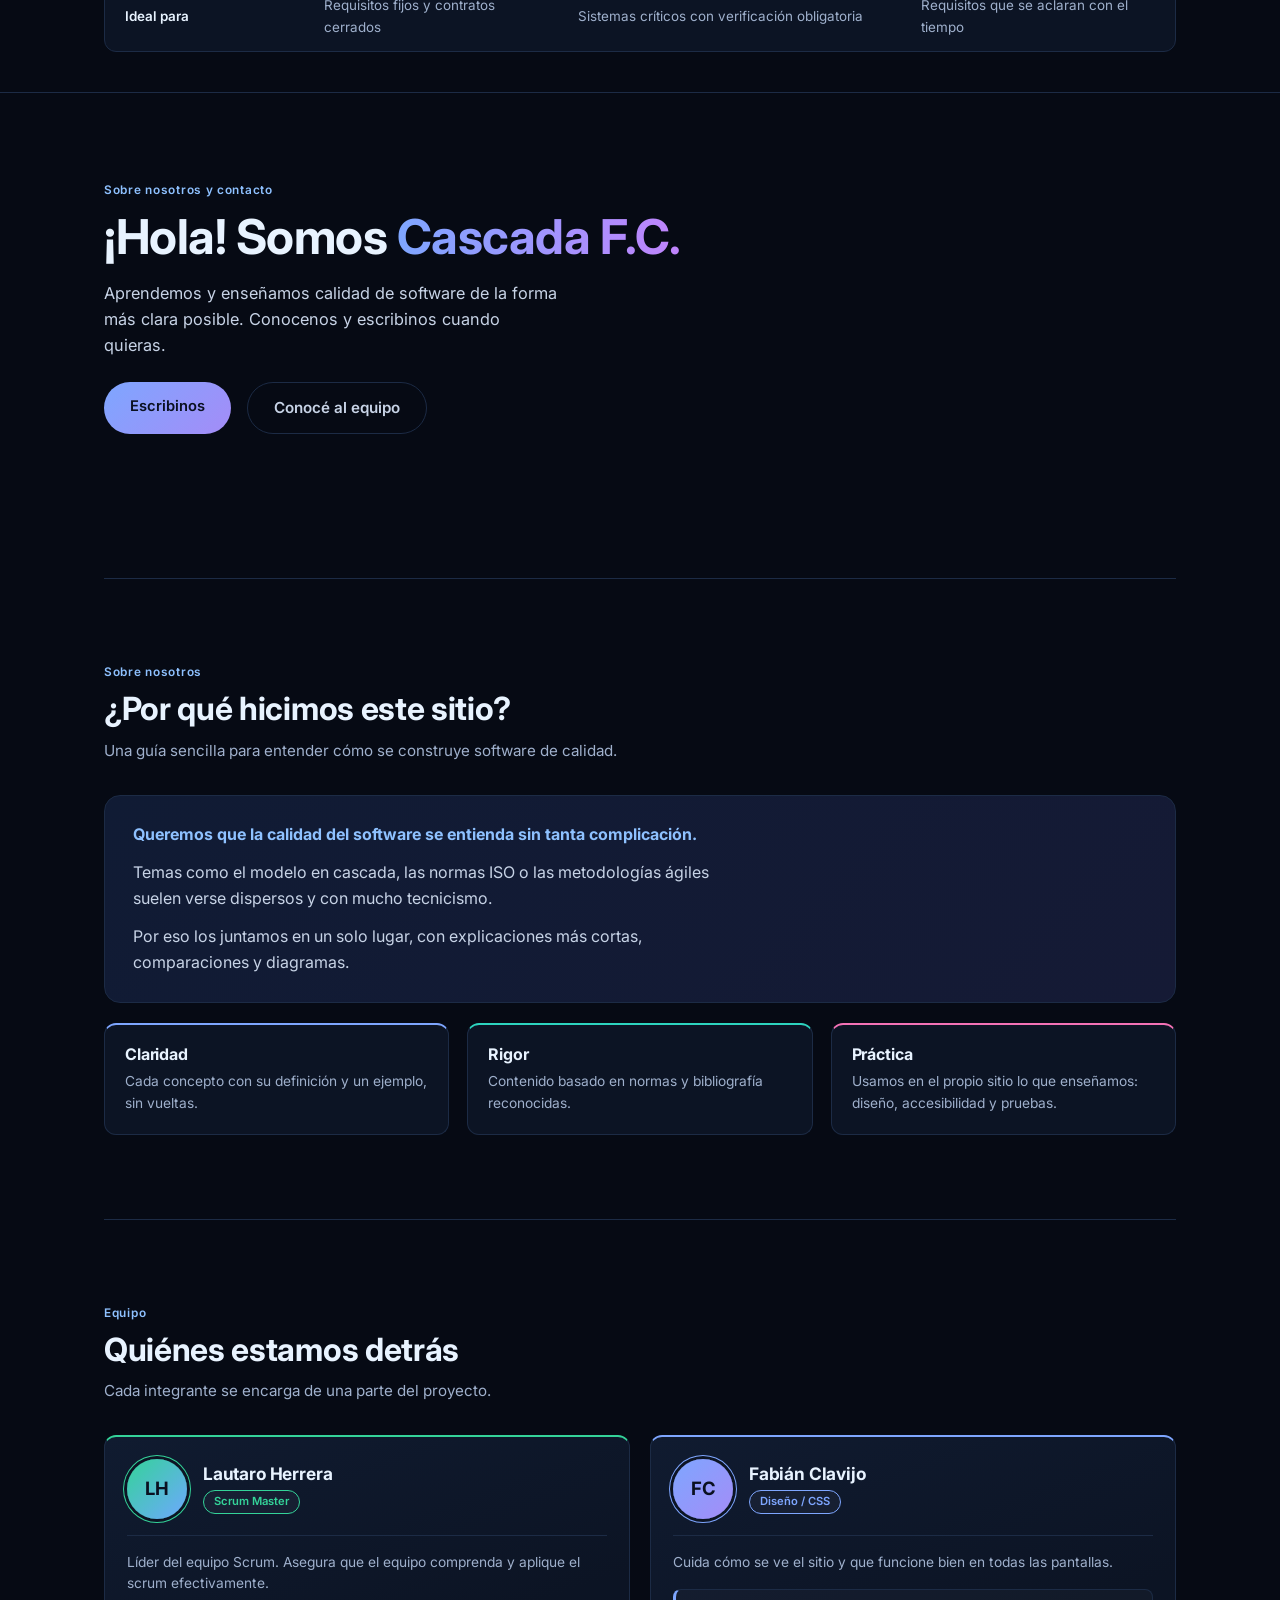
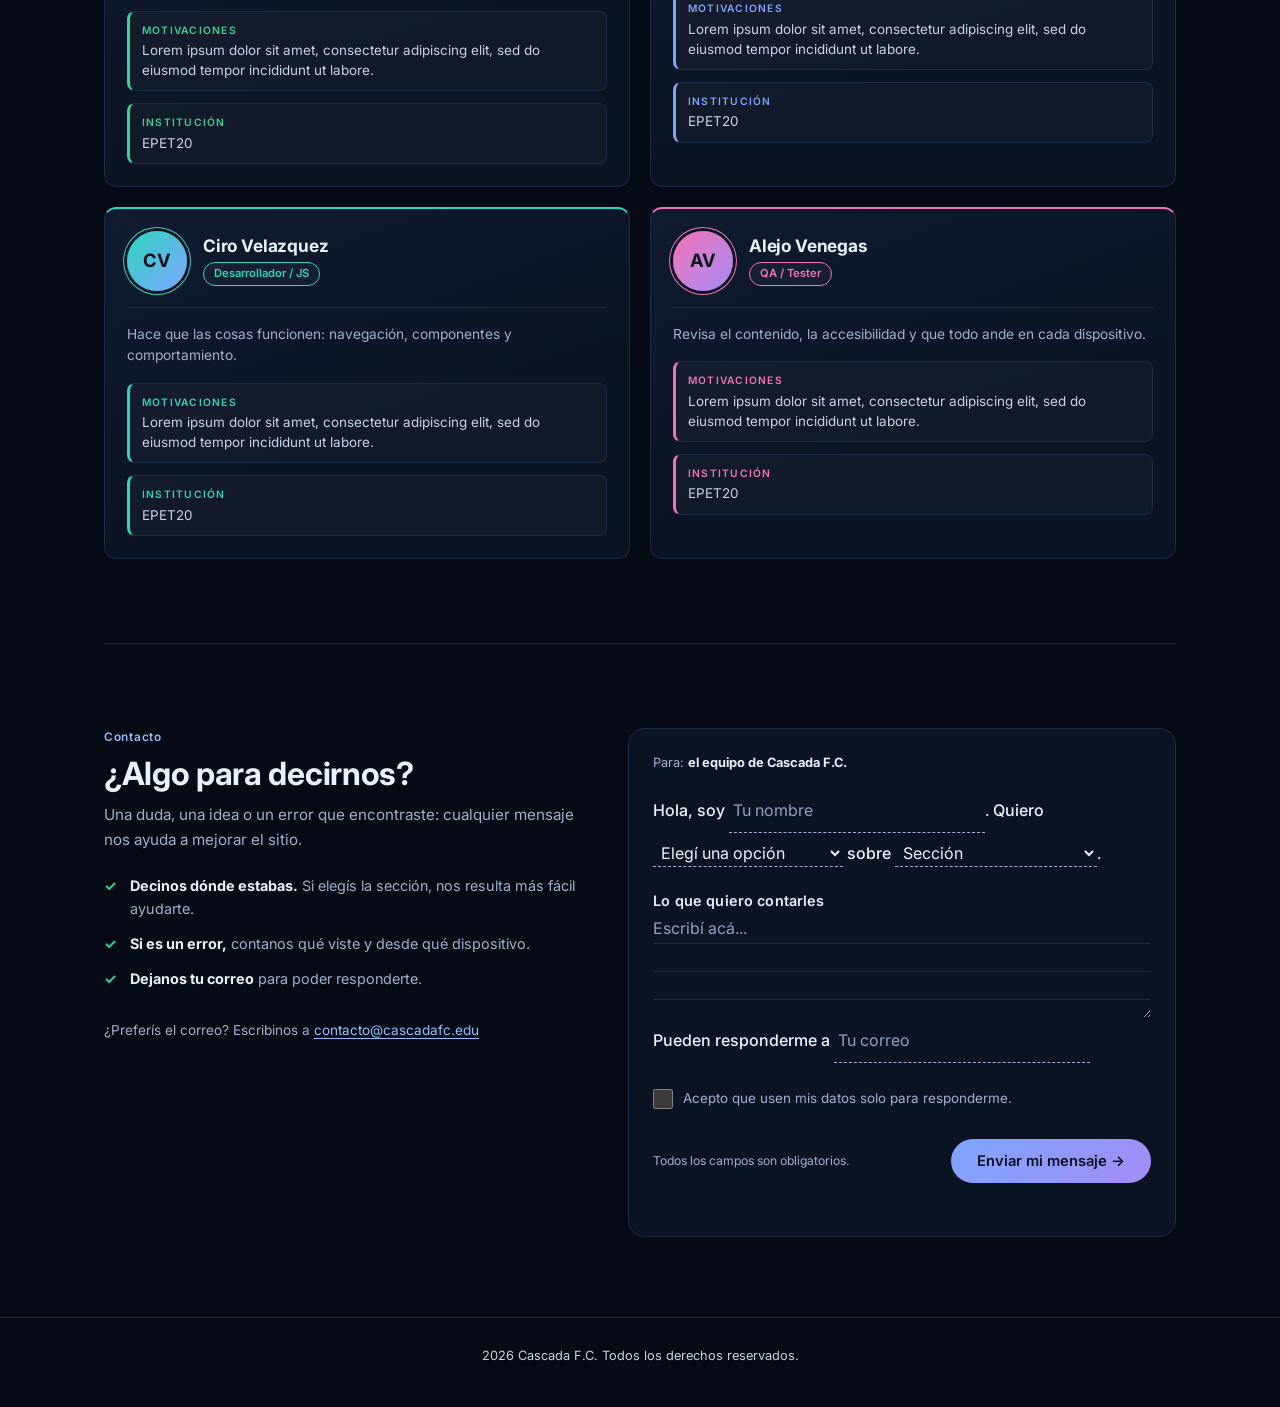
==== commit d1b336be: "Arreglo tarjeta de nuevo" ====
--- a/index.html
+++ b/index.html
@@ -175,7 +175,7 @@
         </ul>
         <p class="mail-line">¿Preferís el correo? Escribinos a <a href="mailto:contacto@cascadafc.edu">contacto@cascadafc.edu</a></p>
       </div>
-      <form id="contactForm" class="form-card" novalidate action="https://formspree.io/f/mbgdqnoq" method="POST"></form>
+      <form id="contactForm" class="form-card" novalidate action="https://formspree.io/f/mbgdqnoq" method="POST">
         <input type="hidden" name="_subject" value="Nuevo mensaje desde el sitio de Cascada F.C.">
         <p class="form-to">Para: <strong>el equipo de Cascada F.C.</strong></p>
         <p class="madlib">
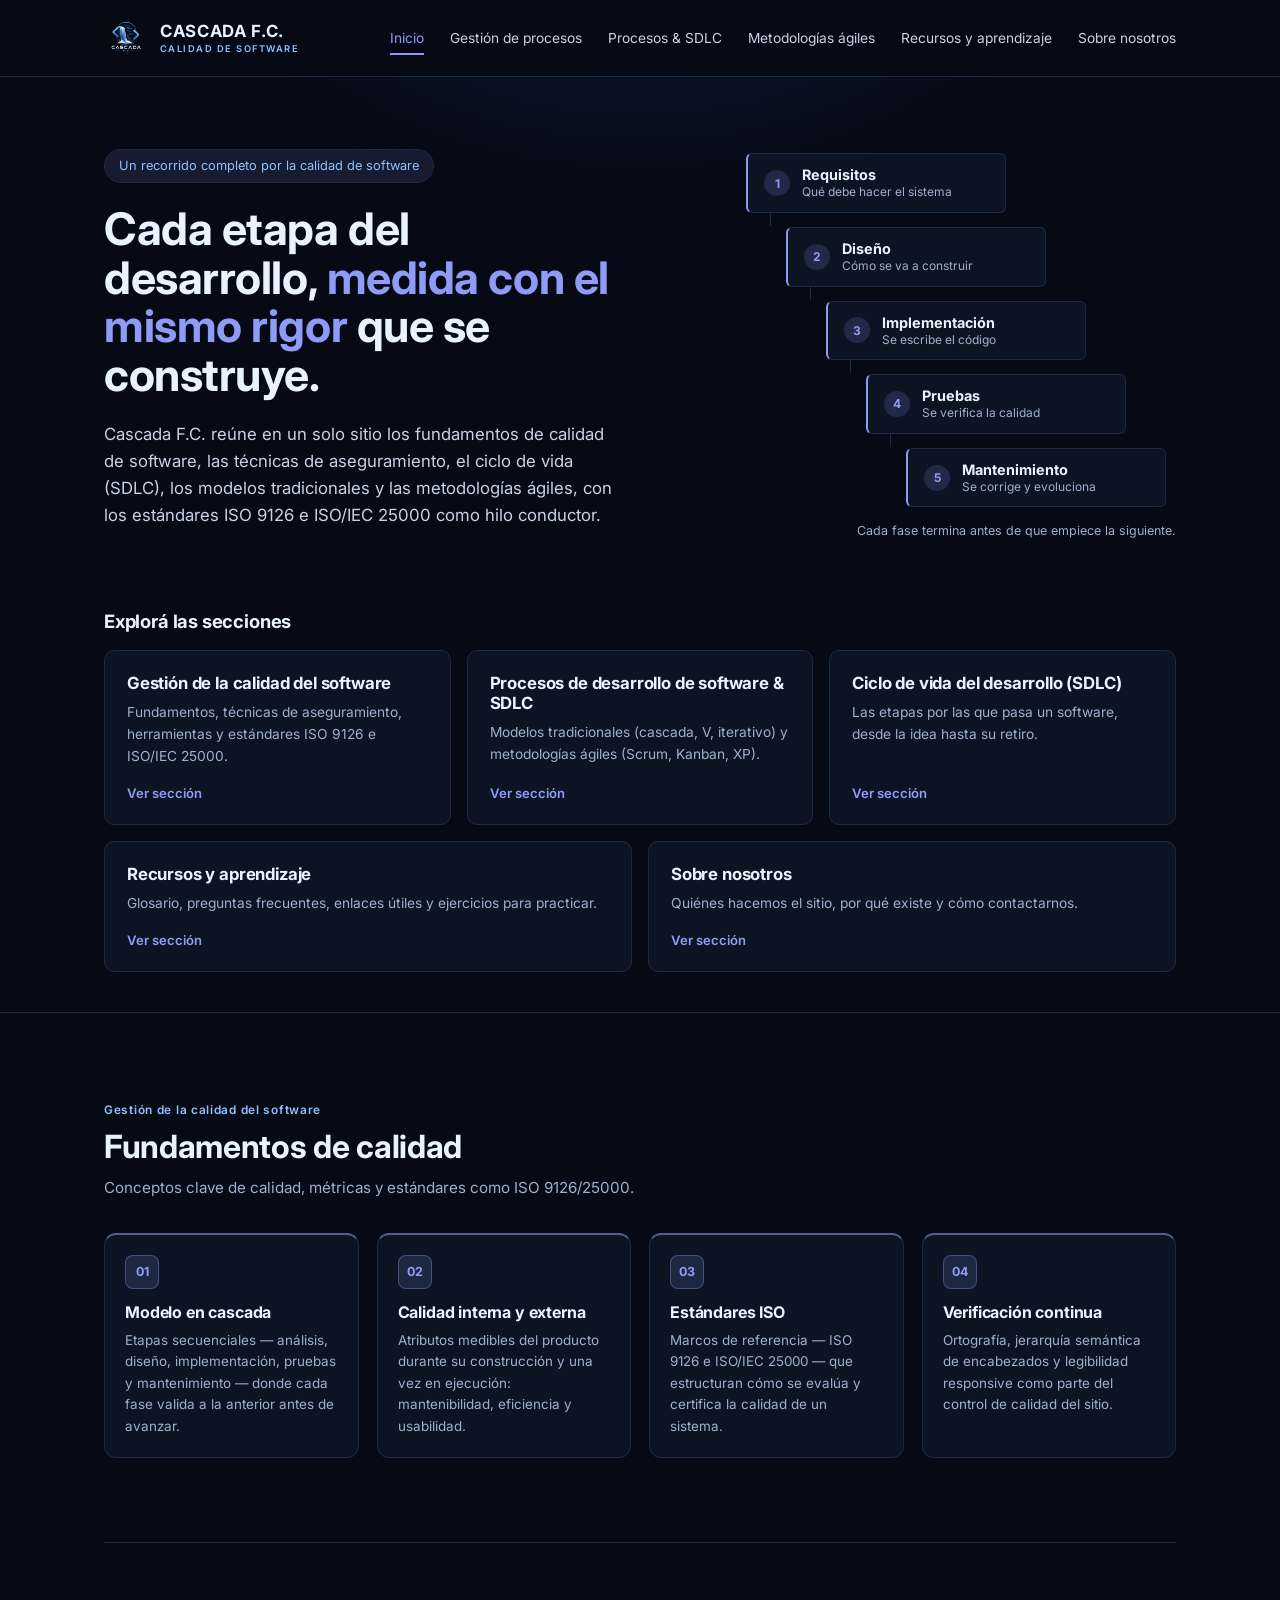
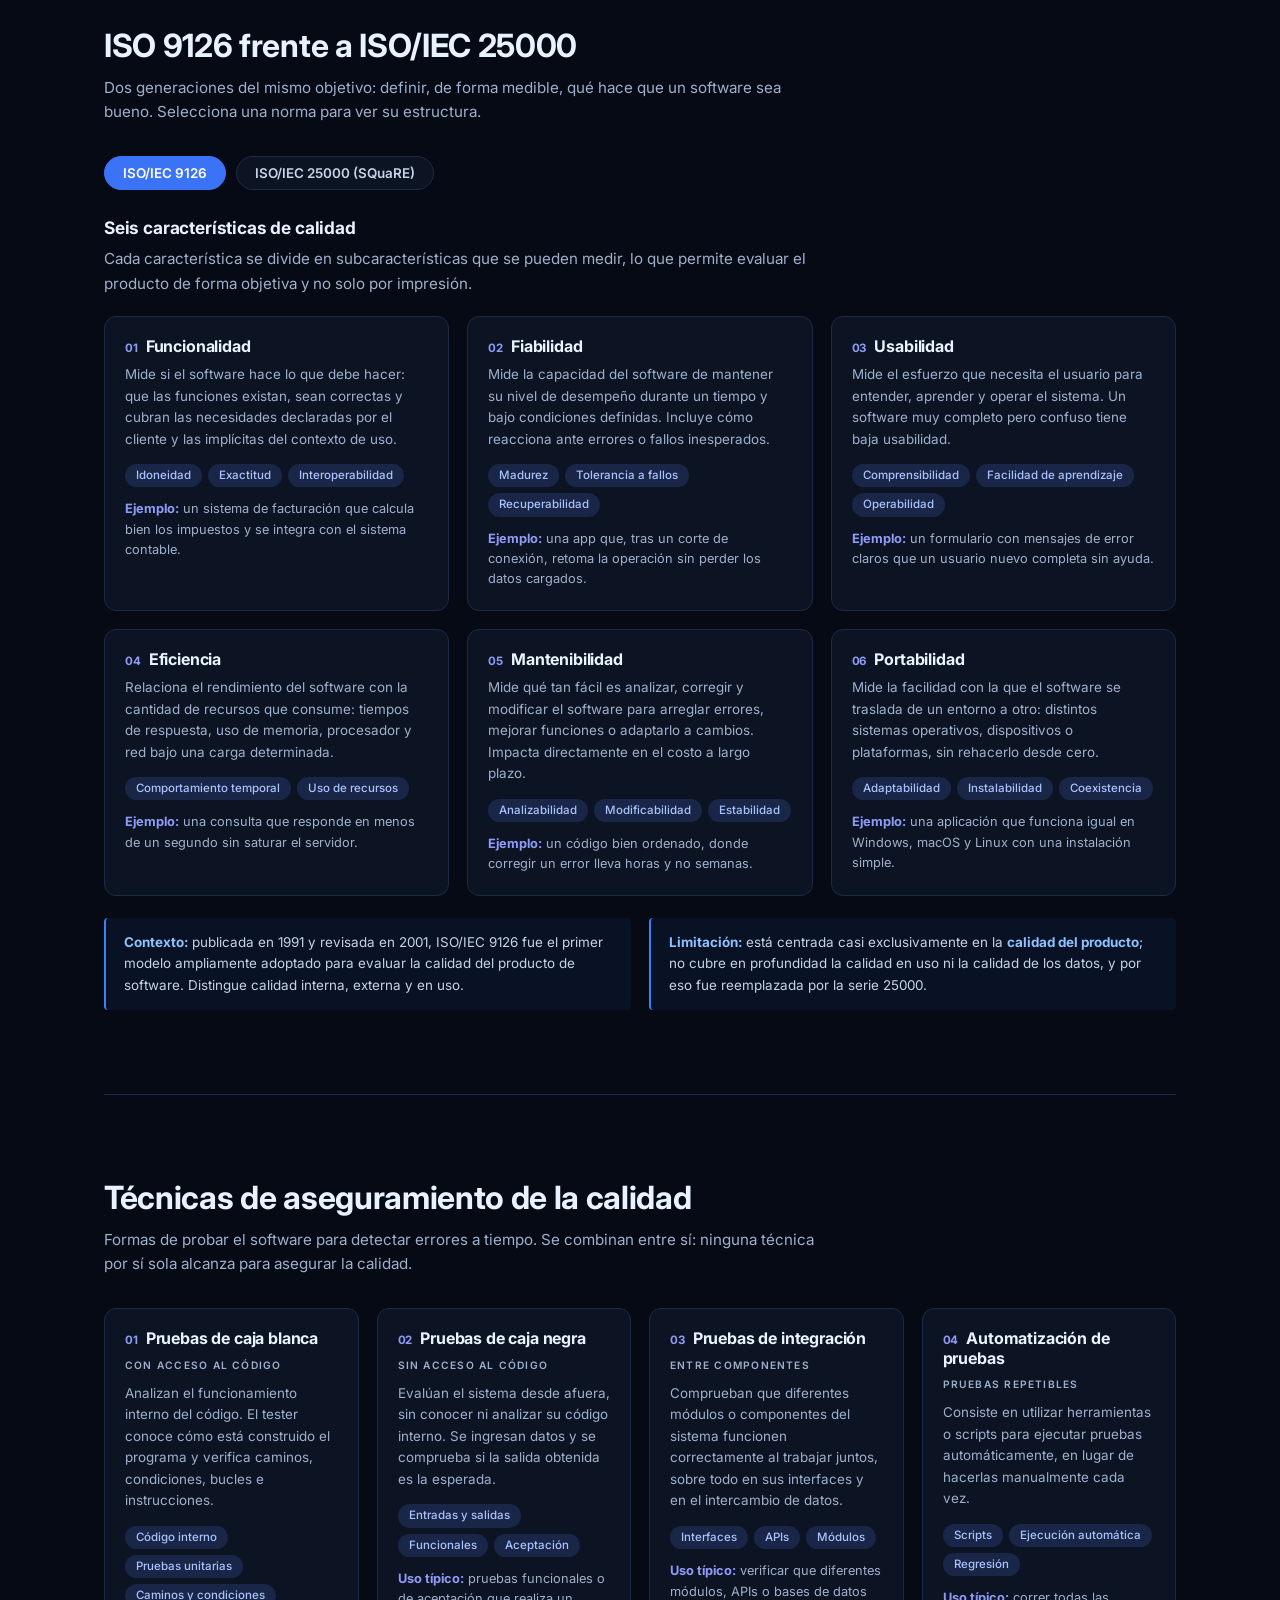
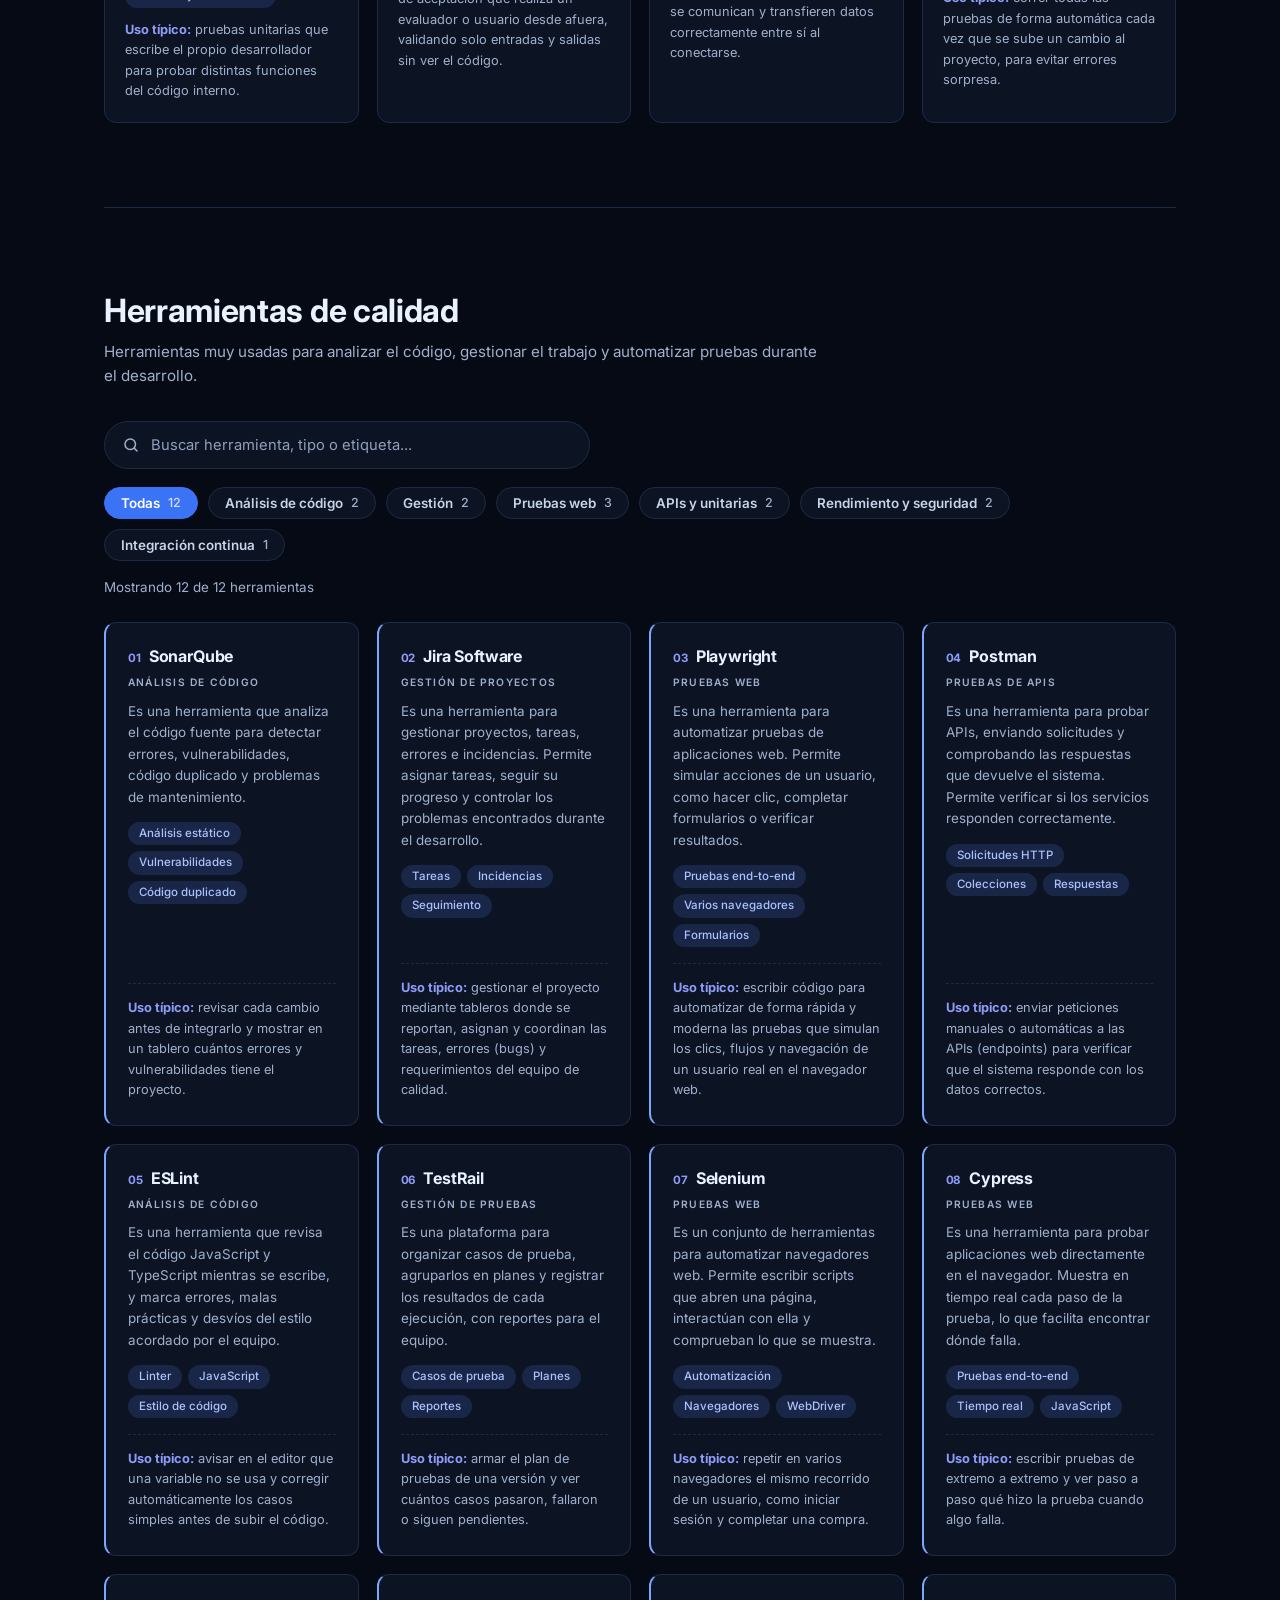
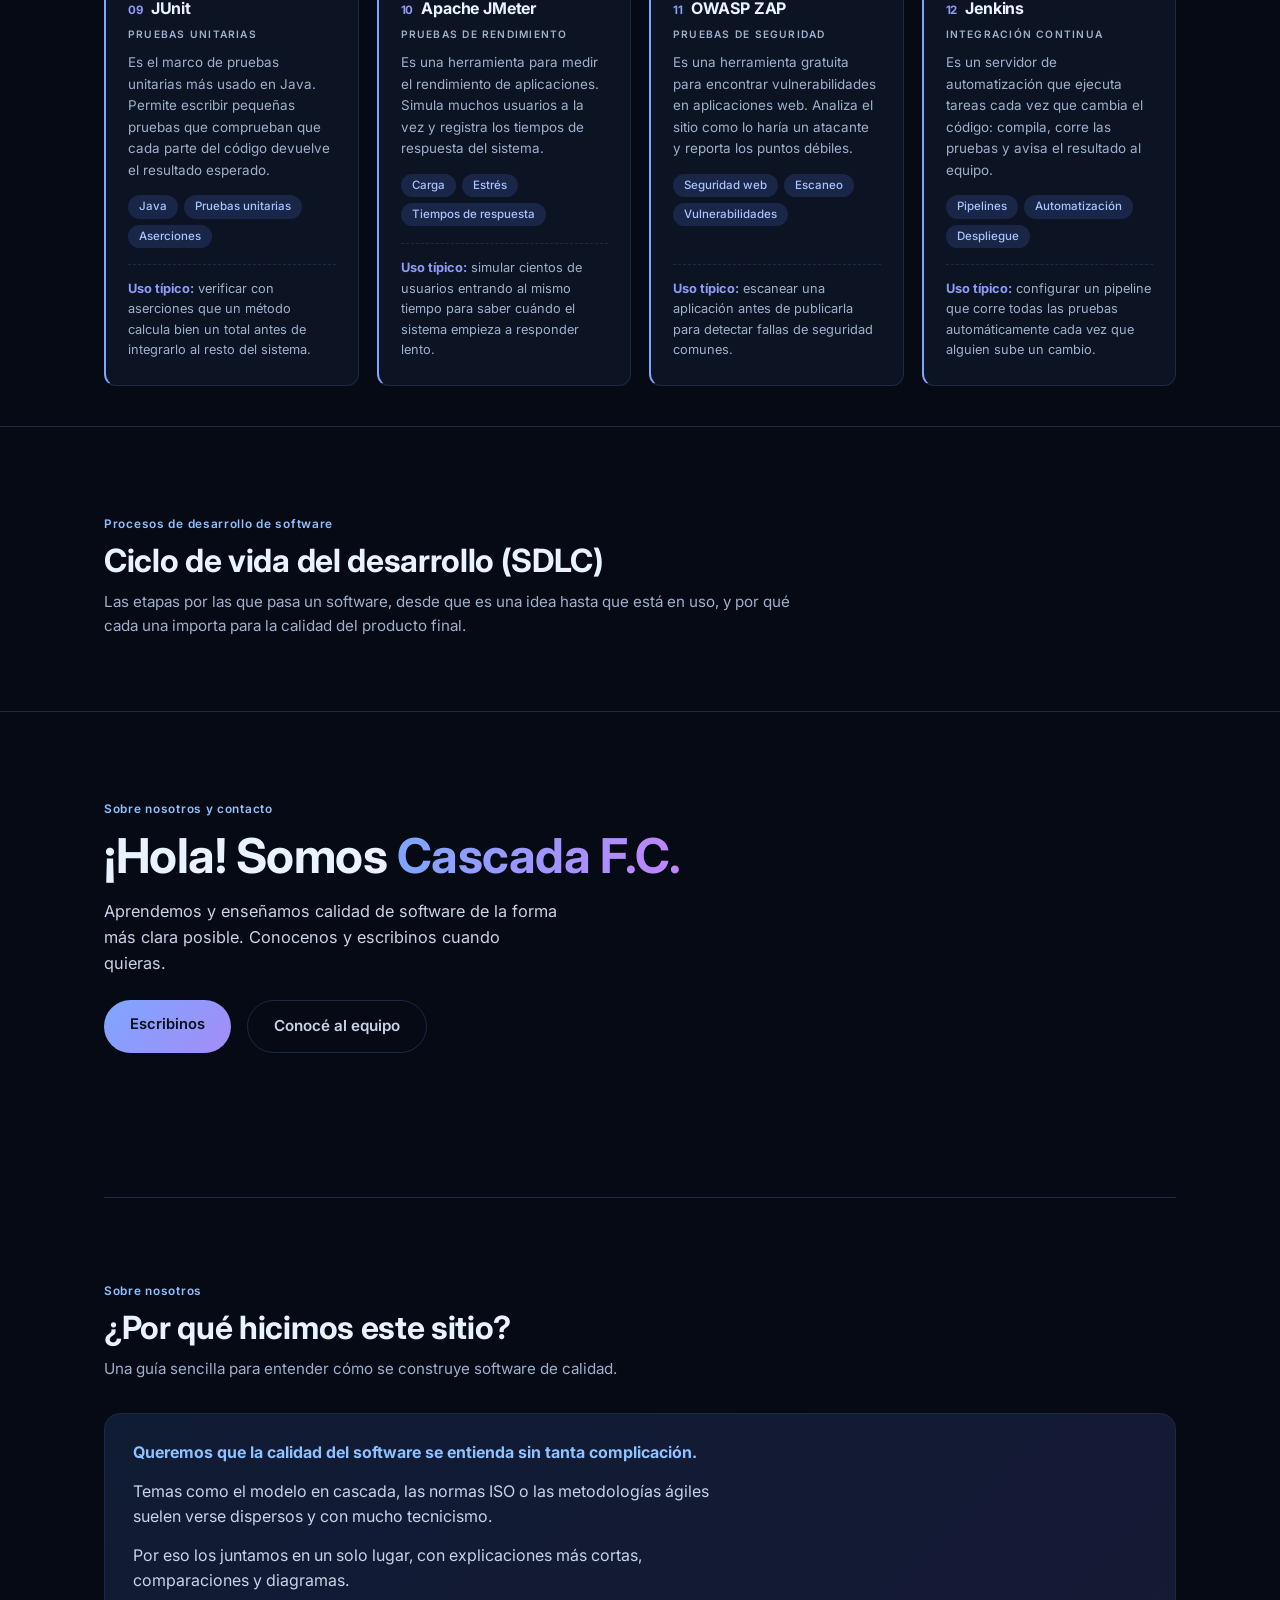
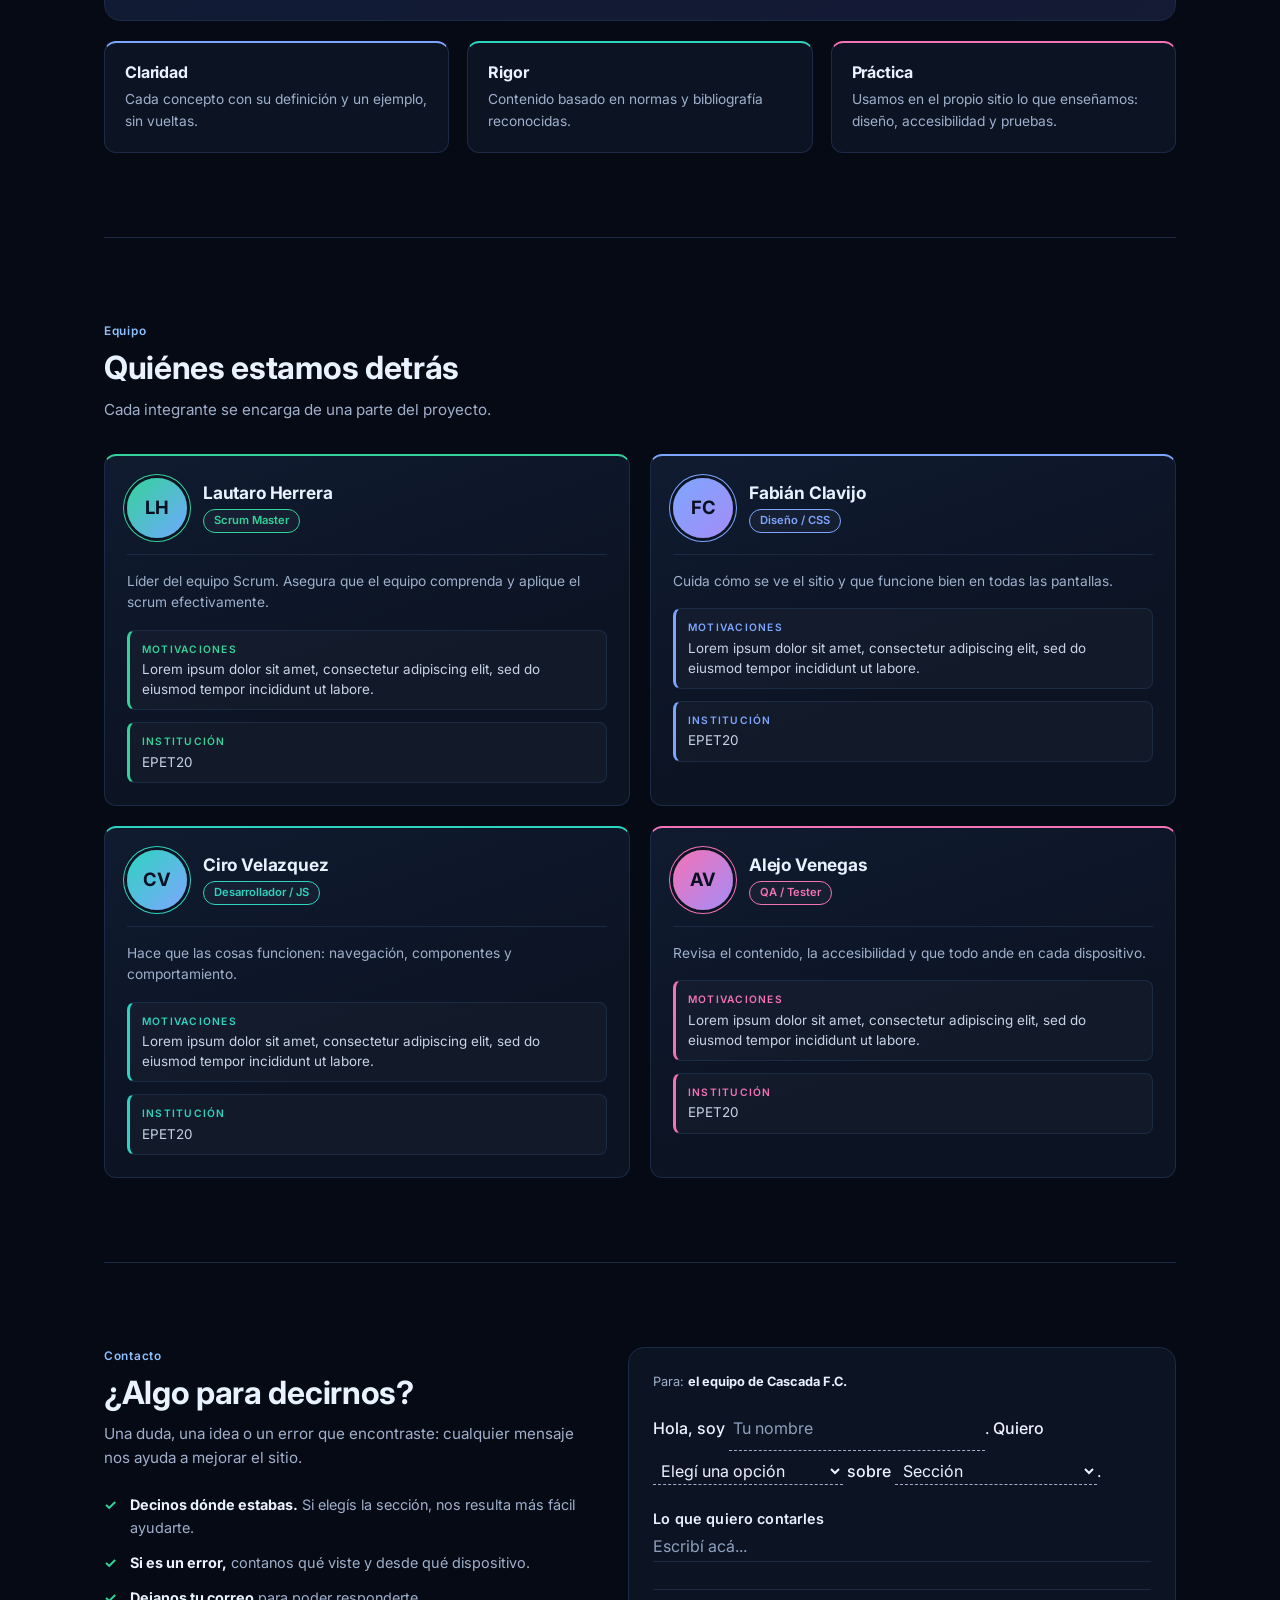
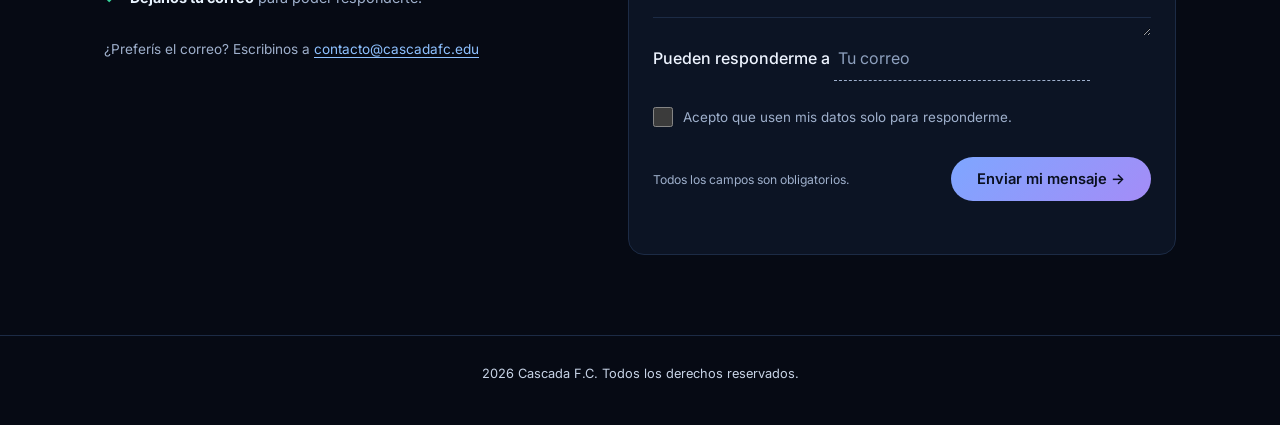
==== commit 38d89709: "Agrego prueba" ====
--- a/index.html
+++ b/index.html
@@ -88,7 +88,7 @@
       <p class="sub">Las etapas por las que pasa un software, desde que es una idea hasta que está en uso, y por qué cada una importa para la calidad del producto final.</p>
       <div class="sdlc-controls" id="sdlcControls" hidden>
         <div class="sdlc-stepper" id="sdlcStepper" role="group" aria-label="Etapas del SDLC"><button type="button" class="sdlc-step" data-step="0"><span class="sdlc-num">1</span><span class="sdlc-name">Requisitos</span></button><button type="button" class="sdlc-step" data-step="1"><span class="sdlc-num">2</span><span class="sdlc-name">Diseño</span></button><button type="button" class="sdlc-step" data-step="2"><span class="sdlc-num">3</span><span class="sdlc-name">Implementación</span></button><button type="button" class="sdlc-step" data-step="3"><span class="sdlc-num">4</span><span class="sdlc-name">Pruebas</span></button><button type="button" class="sdlc-step" data-step="4"><span class="sdlc-num">5</span><span class="sdlc-name">Despliegue</span></button><button type="button" class="sdlc-step" data-step="5"><span class="sdlc-num">6</span><span class="sdlc-name">Mantenimiento</span></button></div>
-        <div class="sdlc-bar"><p class="sdlc-status" id="sdlcStatus" role="status" aria-live="polite"></p><div class="sdlc-nav"><button type="button" class="btn btn-ghost btn-pill" id="sdlcPrev">← Anterior</button><button type="button" class="btn btn-ghost btn-pill" id="sdlcNext">Siguiente →</button></div></div>
+        <div class="sdlc-bar"><p class="sdlc-status" id="sdlcStatus" role="status" aria-live="polite"></p><div class="sdlc-nav"><button type="button" class="btn btn-ghost bt
       </div>
       <div class="split">
         <ol class="timeline"><li class="tl-item" tabindex="0"><span class="tl-dot" aria-hidden="true"></span><span class="tl-step">Etapa 1</span><h3>Requisitos</h3><p>Se define qué debe hacer el sistema junto con las partes interesadas, y se planifica el alcance, el tiempo y los recursos.</p><p class="why"><strong>Por qué importa:</strong> un requisito mal entendido se vuelve caro de corregir más adelante.</p></li><li class="tl-item" tabindex="0"><span class="tl-dot" aria-hidden="true"></span><span class="tl-step">Etapa 2</span><h3>Diseño</h3><p>Se decide la arquitectura, la estructura de datos y las decisiones técnicas antes de escribir código.</p><p class="why"><strong>Por qué importa:</strong> evita rehacer trabajo y facilita el mantenimiento futuro.</p></li><li class="tl-item" tabindex="0"><span class="tl-dot" aria-hidden="true"></span><span class="tl-step">Etapa 3</span><h3>Implementación</h3><p>Se programa el software siguiendo lo definido en el diseño.</p><p class="why"><strong>Por qué importa:</strong> convierte las ideas y los planos en un producto que funciona.</p></li><li class="tl-item" tabindex="0"><span class="tl-dot" aria-hidden="true"></span><span class="tl-step">Etapa 4</span><h3>Pruebas</h3><p>Se verifica que el sistema cumpla los requisitos, con distintas técnicas y niveles de prueba.</p><p class="why"><strong>Por qué importa:</strong> detecta los defectos antes de que lleguen al usuario.</p></li><li class="tl-item" tabindex="0"><span class="tl-dot" aria-hidden="true"></span><span class="tl-step">Etapa 5</span><h3>Despliegue</h3><p>Se pone el sistema en producción para que lo usen los usuarios finales.</p><p class="why"><strong>Por qué importa:</strong> es el momento en que el software empieza a dar valor real.</p></li><li class="tl-item" tabindex="0"><span class="tl-dot" aria-hidden="true"></span><span class="tl-step">Etapa 6</span><h3>Mantenimiento</h3><p>Se corrigen errores, se mejora y se hace evolucionar el software que ya está en uso.</p><p class="why"><strong>Por qué importa:</strong> suele concentrar gran parte del costo total del software a lo largo de su vida.</p></li></ol>
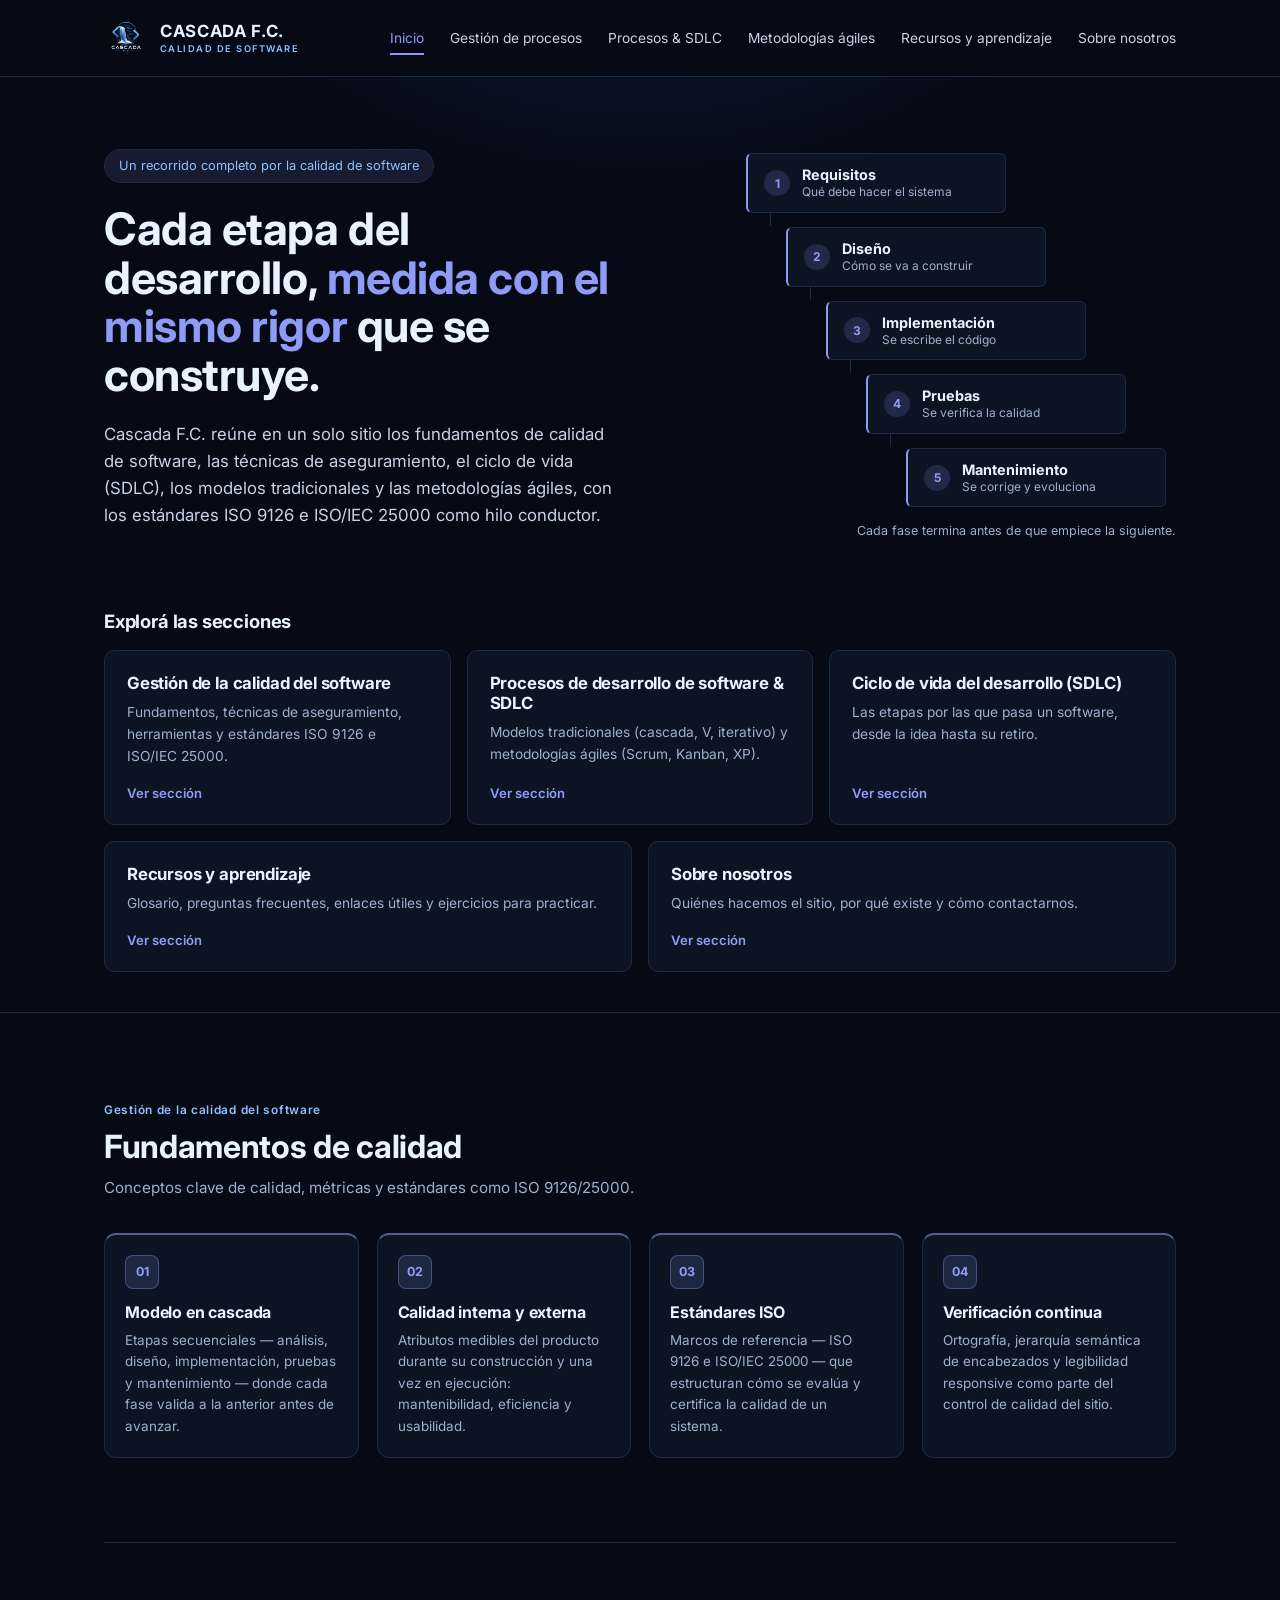
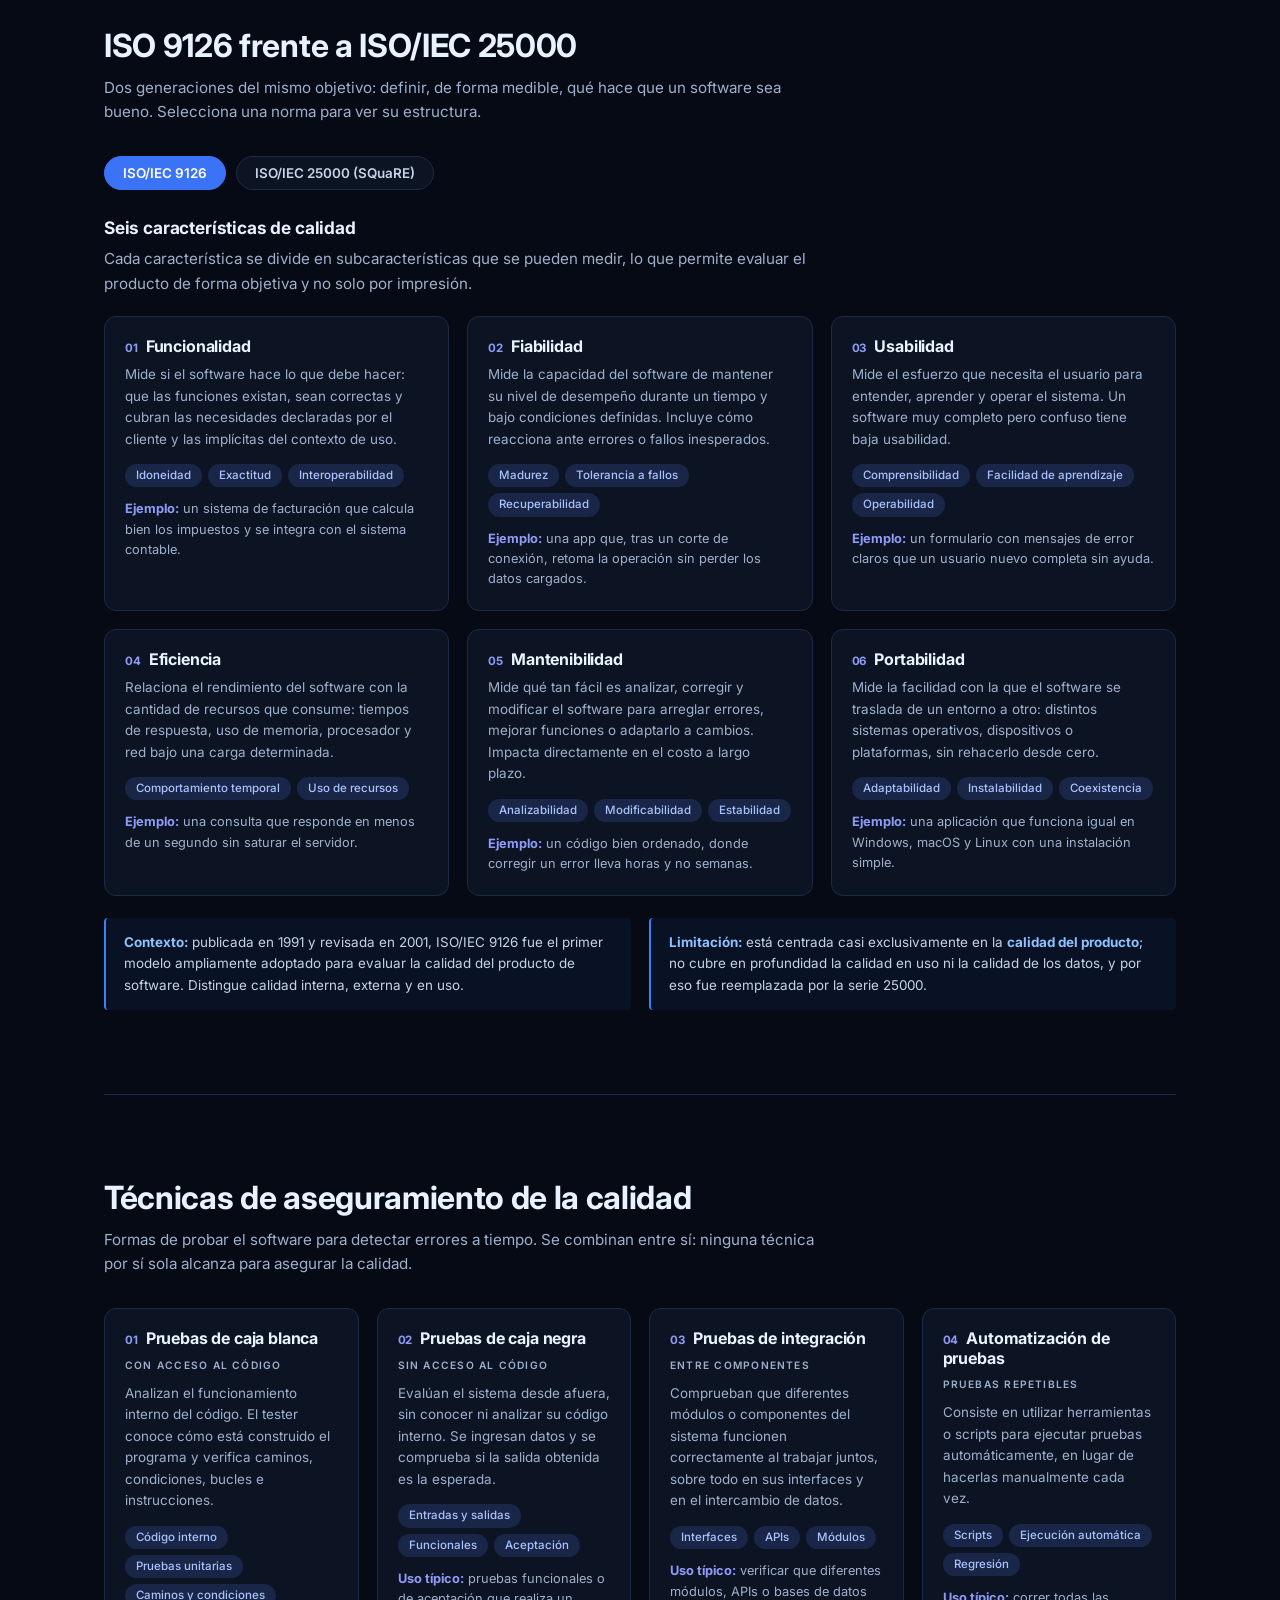
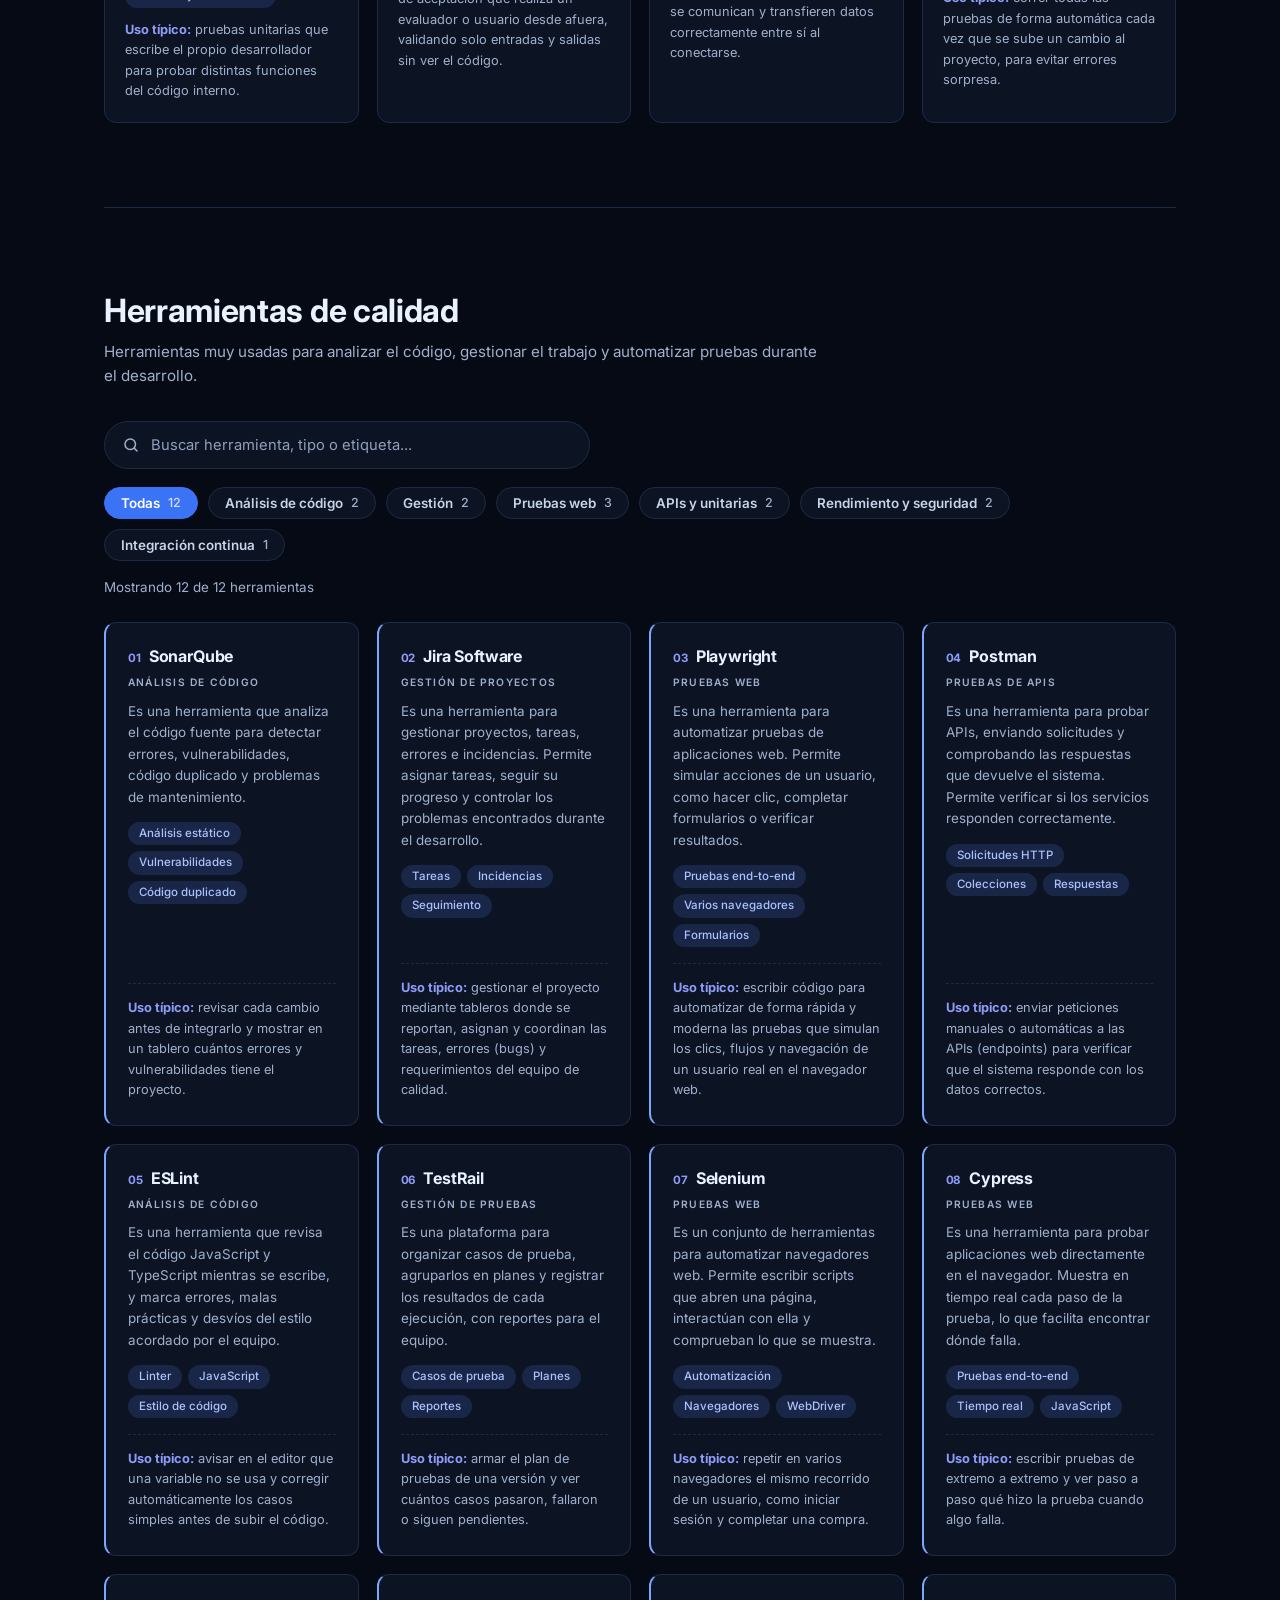
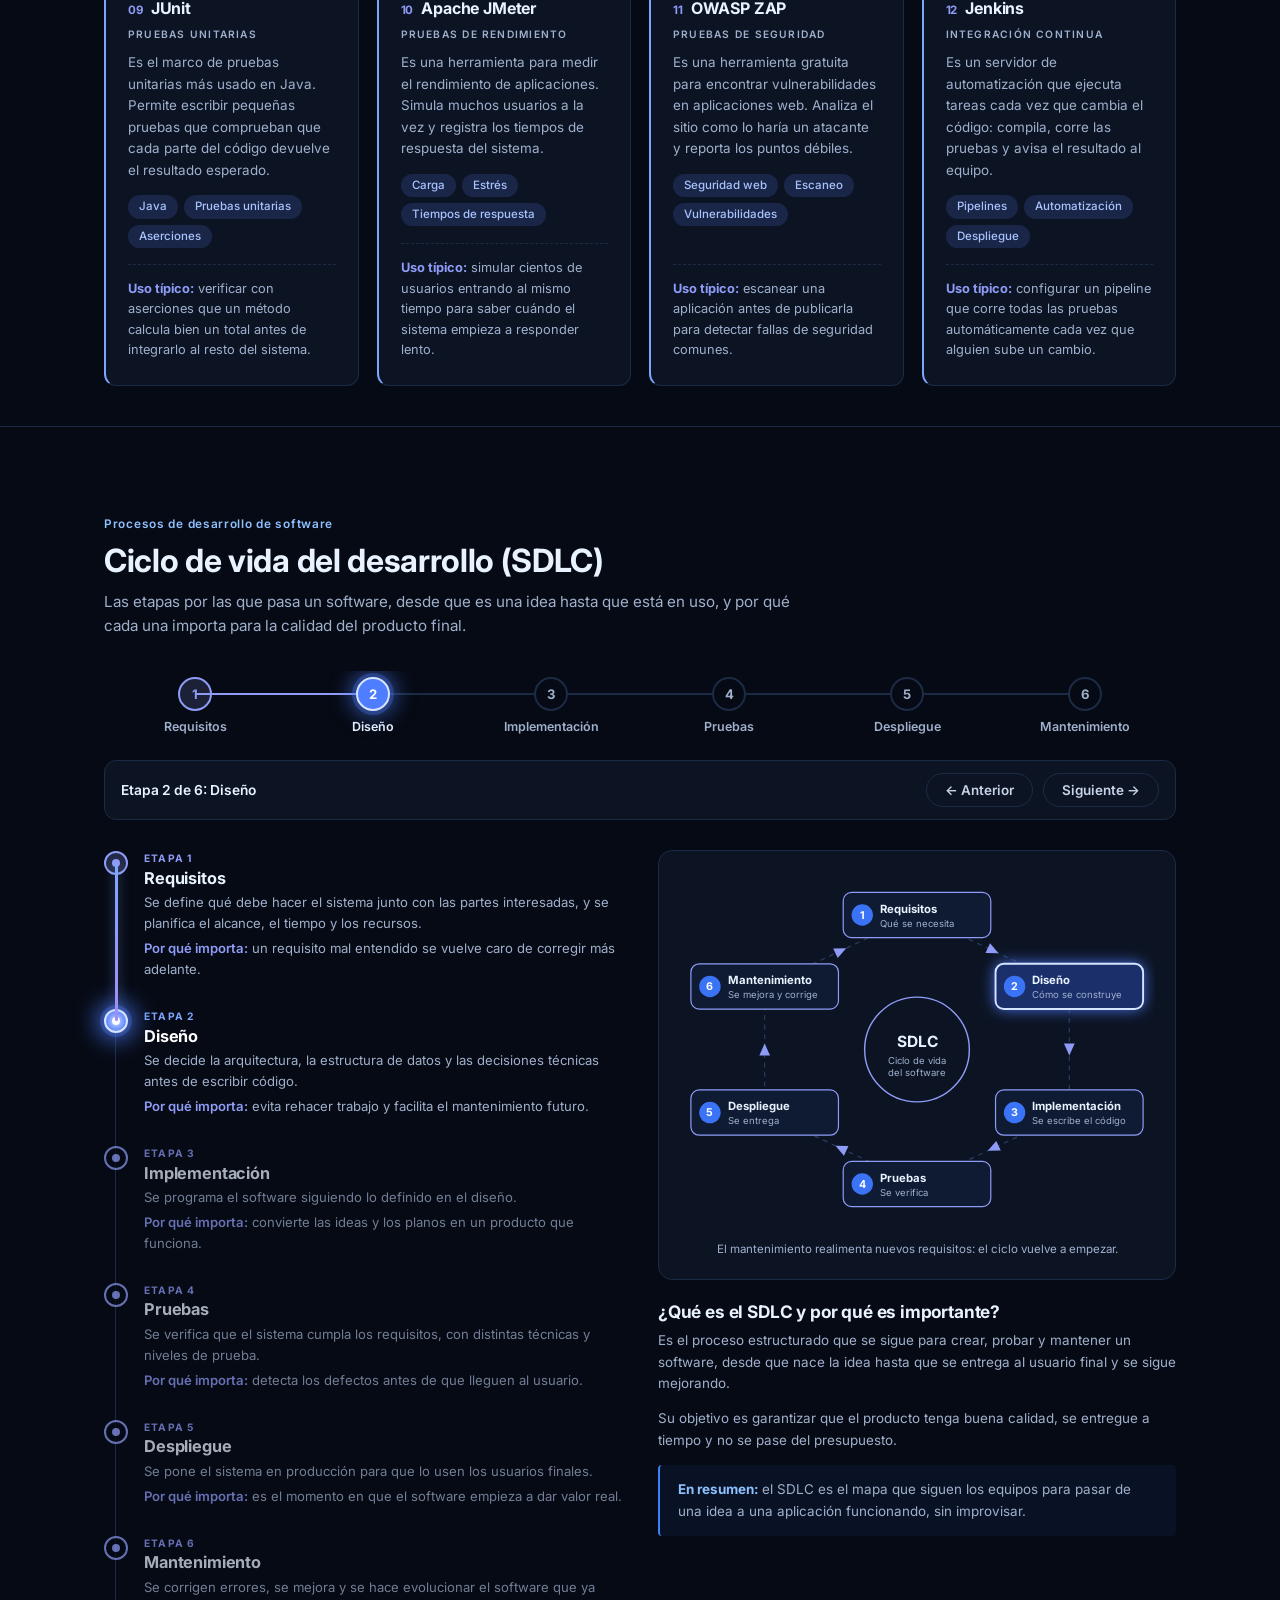
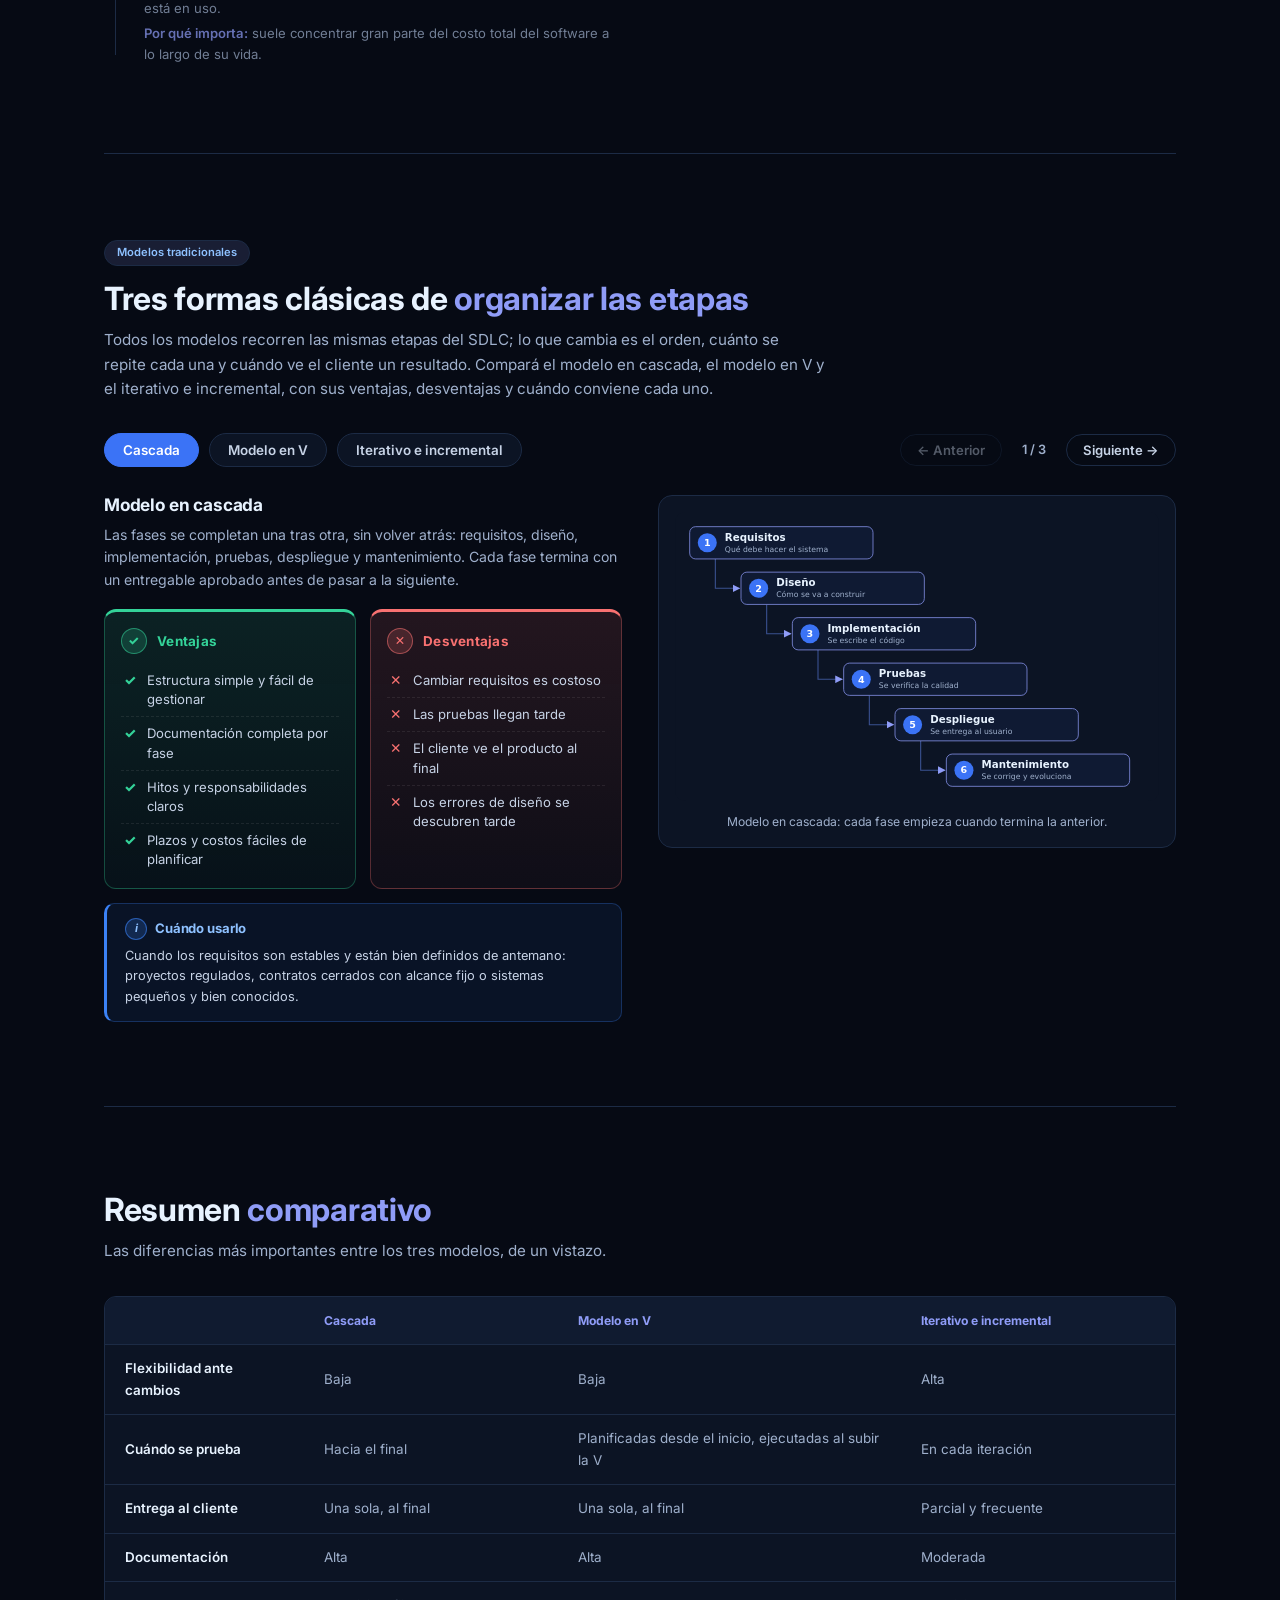
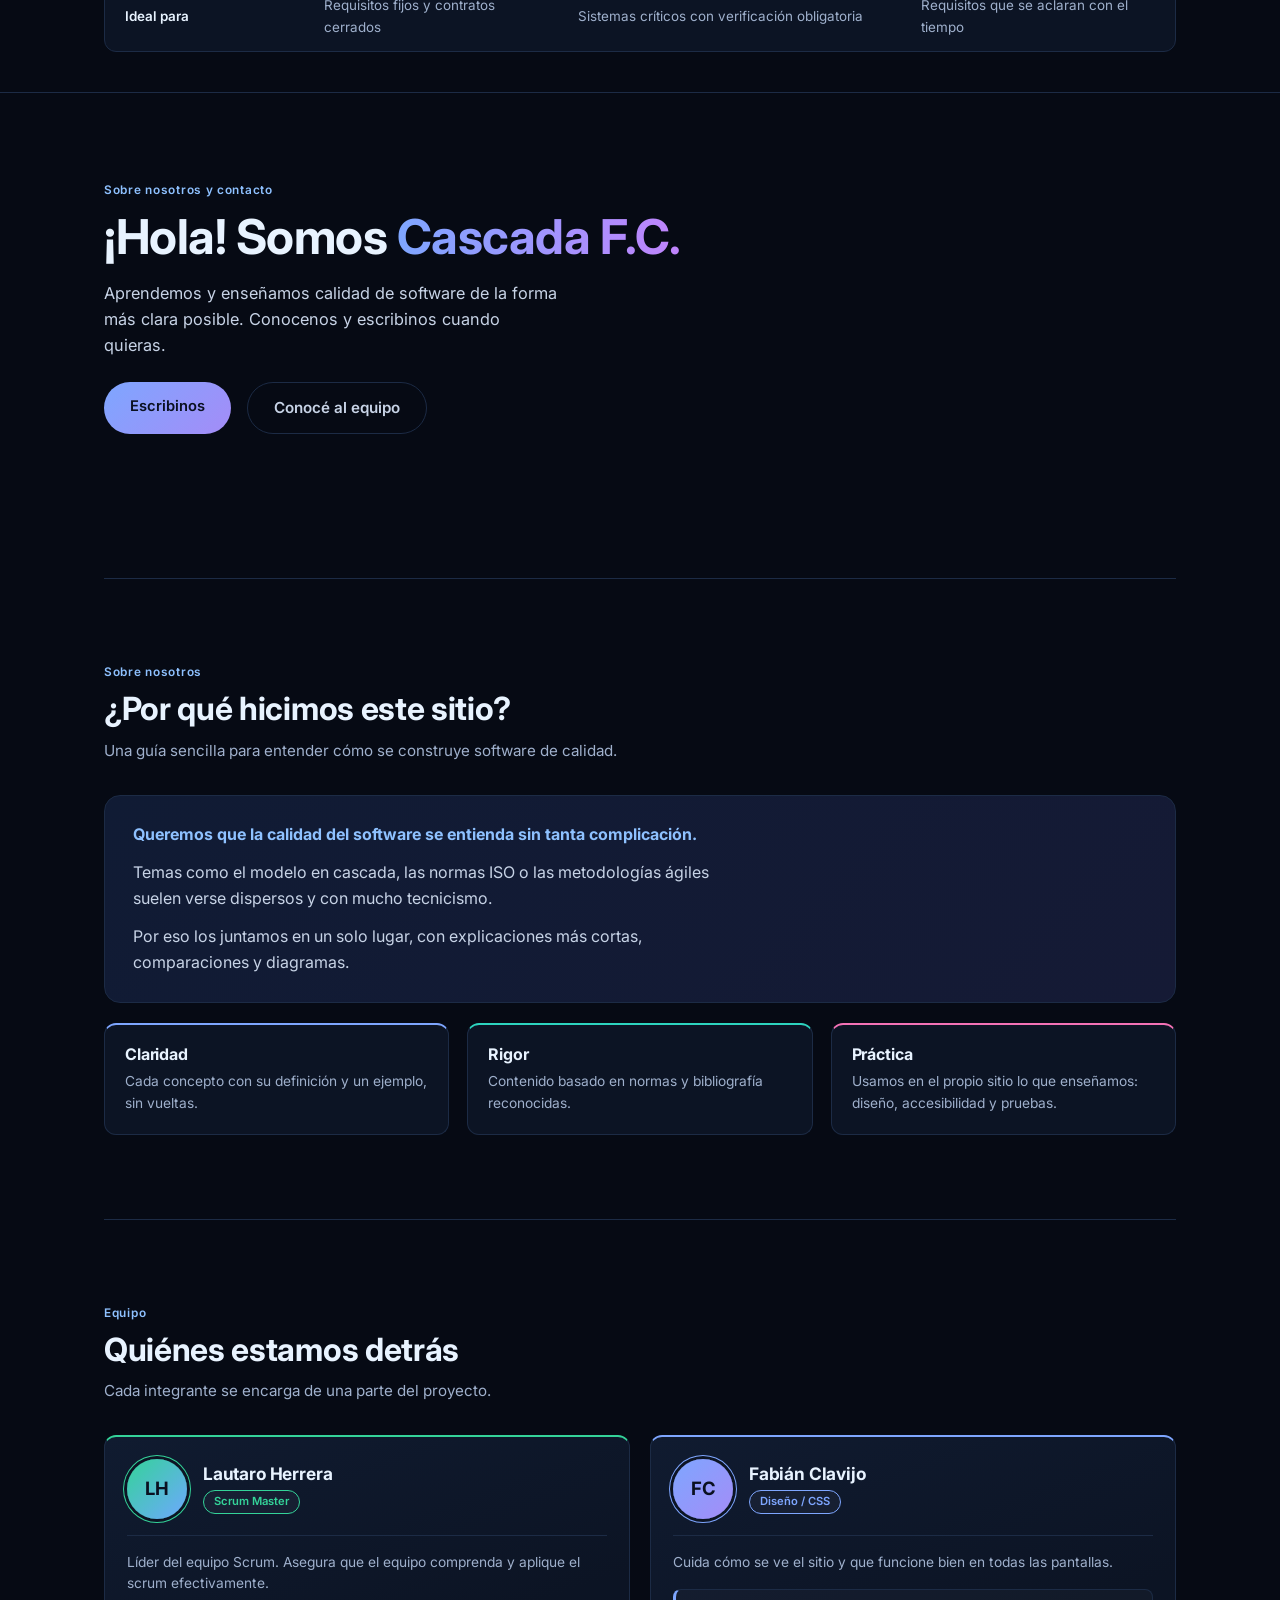
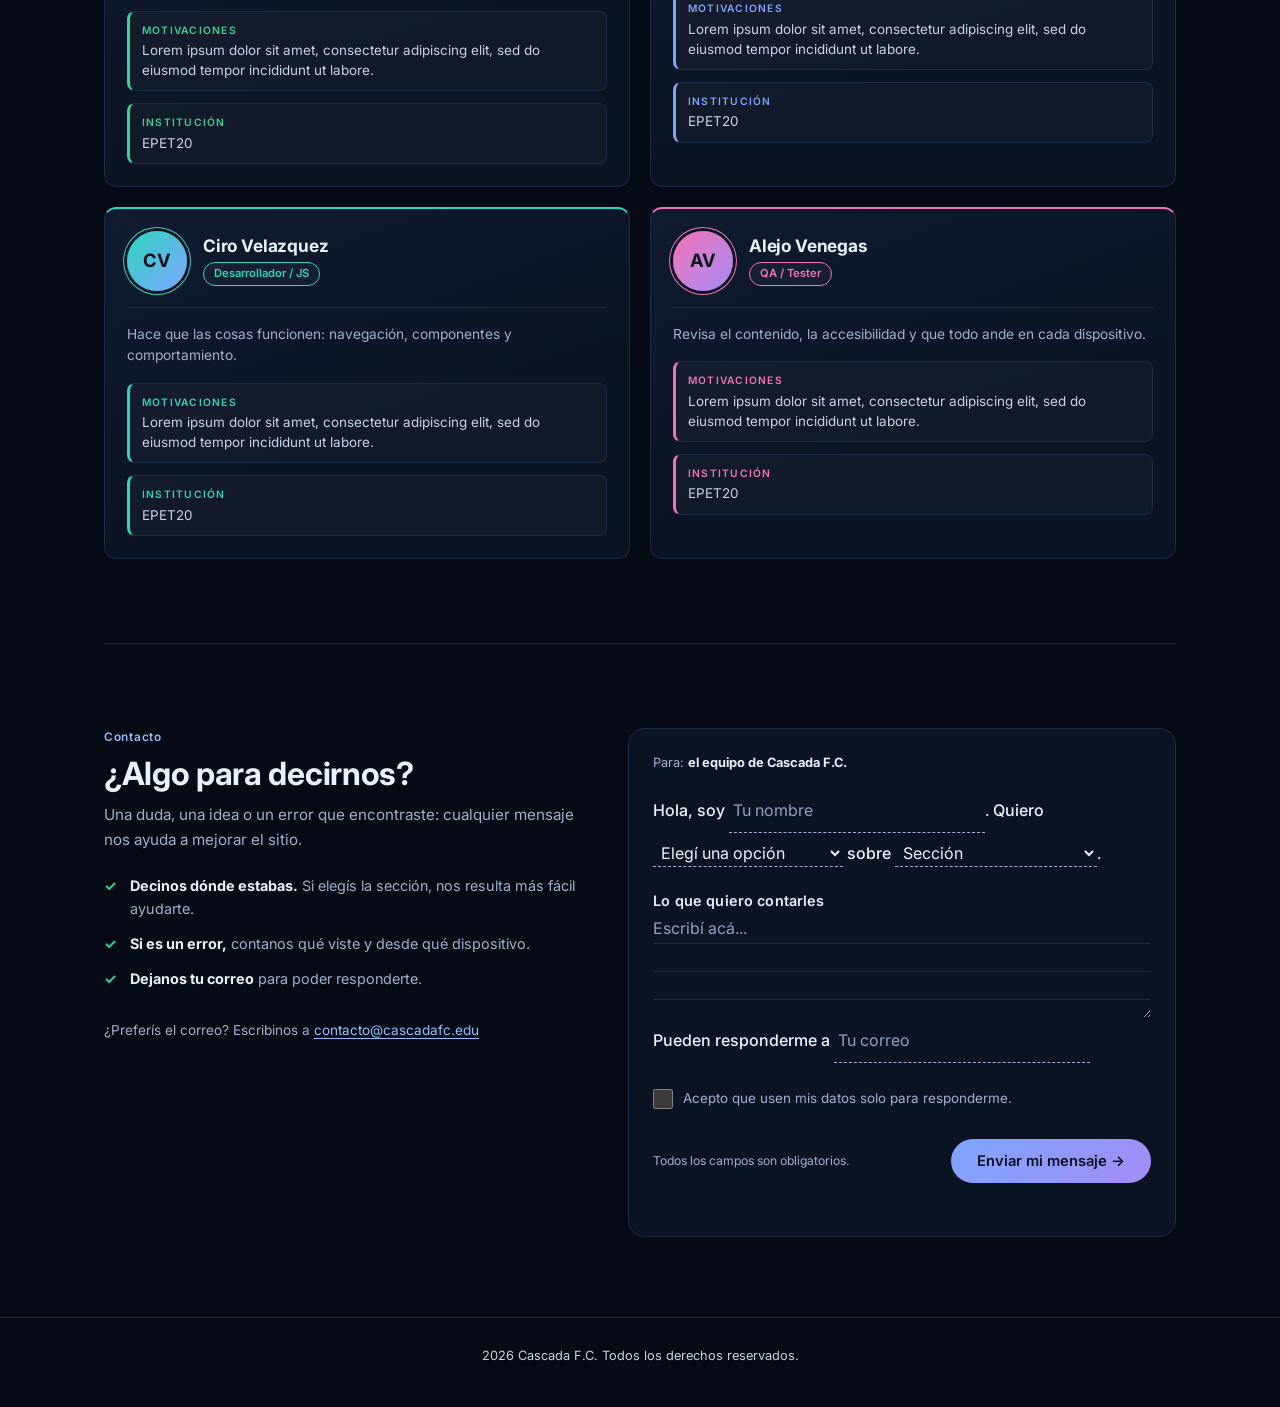
==== commit a84e363e: "Arreglo errores" ====
--- a/index.html
+++ b/index.html
@@ -88,7 +88,7 @@
       <p class="sub">Las etapas por las que pasa un software, desde que es una idea hasta que está en uso, y por qué cada una importa para la calidad del producto final.</p>
       <div class="sdlc-controls" id="sdlcControls" hidden>
         <div class="sdlc-stepper" id="sdlcStepper" role="group" aria-label="Etapas del SDLC"><button type="button" class="sdlc-step" data-step="0"><span class="sdlc-num">1</span><span class="sdlc-name">Requisitos</span></button><button type="button" class="sdlc-step" data-step="1"><span class="sdlc-num">2</span><span class="sdlc-name">Diseño</span></button><button type="button" class="sdlc-step" data-step="2"><span class="sdlc-num">3</span><span class="sdlc-name">Implementación</span></button><button type="button" class="sdlc-step" data-step="3"><span class="sdlc-num">4</span><span class="sdlc-name">Pruebas</span></button><button type="button" class="sdlc-step" data-step="4"><span class="sdlc-num">5</span><span class="sdlc-name">Despliegue</span></button><button type="button" class="sdlc-step" data-step="5"><span class="sdlc-num">6</span><span class="sdlc-name">Mantenimiento</span></button></div>
-        <div class="sdlc-bar"><p class="sdlc-status" id="sdlcStatus" role="status" aria-live="polite"></p><div class="sdlc-nav"><button type="button" class="btn btn-ghost bt
+        <div class="sdlc-bar"><p class="sdlc-status" id="sdlcStatus" role="status" aria-live="polite"></p><div class="sdlc-nav"><button type="button" class="btn btn-ghost btn-pill" id="sdlcPrev">← Anterior</button><button type="button" class="btn btn-ghost btn-pill" id="sdlcNext">Siguiente →</button></div></div> 
       </div>
       <div class="split">
         <ol class="timeline"><li class="tl-item" tabindex="0"><span class="tl-dot" aria-hidden="true"></span><span class="tl-step">Etapa 1</span><h3>Requisitos</h3><p>Se define qué debe hacer el sistema junto con las partes interesadas, y se planifica el alcance, el tiempo y los recursos.</p><p class="why"><strong>Por qué importa:</strong> un requisito mal entendido se vuelve caro de corregir más adelante.</p></li><li class="tl-item" tabindex="0"><span class="tl-dot" aria-hidden="true"></span><span class="tl-step">Etapa 2</span><h3>Diseño</h3><p>Se decide la arquitectura, la estructura de datos y las decisiones técnicas antes de escribir código.</p><p class="why"><strong>Por qué importa:</strong> evita rehacer trabajo y facilita el mantenimiento futuro.</p></li><li class="tl-item" tabindex="0"><span class="tl-dot" aria-hidden="true"></span><span class="tl-step">Etapa 3</span><h3>Implementación</h3><p>Se programa el software siguiendo lo definido en el diseño.</p><p class="why"><strong>Por qué importa:</strong> convierte las ideas y los planos en un producto que funciona.</p></li><li class="tl-item" tabindex="0"><span class="tl-dot" aria-hidden="true"></span><span class="tl-step">Etapa 4</span><h3>Pruebas</h3><p>Se verifica que el sistema cumpla los requisitos, con distintas técnicas y niveles de prueba.</p><p class="why"><strong>Por qué importa:</strong> detecta los defectos antes de que lleguen al usuario.</p></li><li class="tl-item" tabindex="0"><span class="tl-dot" aria-hidden="true"></span><span class="tl-step">Etapa 5</span><h3>Despliegue</h3><p>Se pone el sistema en producción para que lo usen los usuarios finales.</p><p class="why"><strong>Por qué importa:</strong> es el momento en que el software empieza a dar valor real.</p></li><li class="tl-item" tabindex="0"><span class="tl-dot" aria-hidden="true"></span><span class="tl-step">Etapa 6</span><h3>Mantenimiento</h3><p>Se corrigen errores, se mejora y se hace evolucionar el software que ya está en uso.</p><p class="why"><strong>Por qué importa:</strong> suele concentrar gran parte del costo total del software a lo largo de su vida.</p></li></ol>
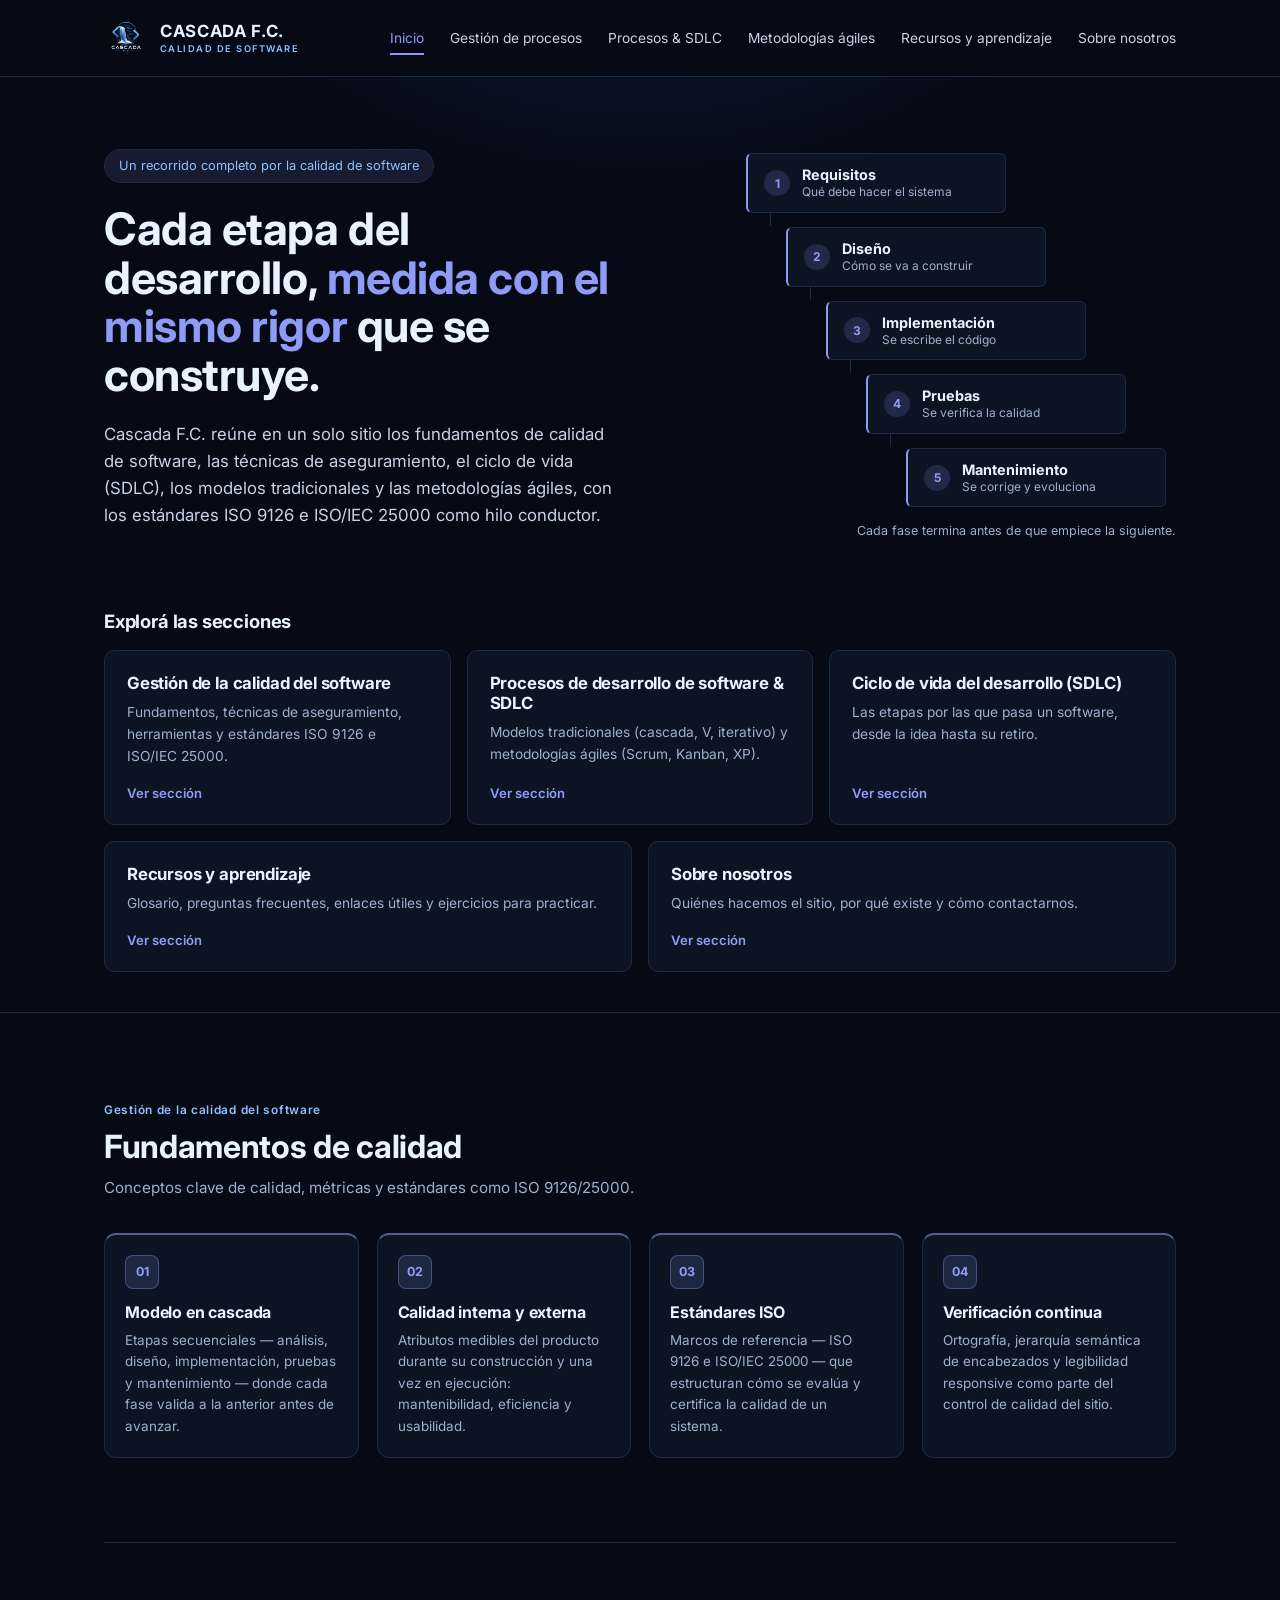
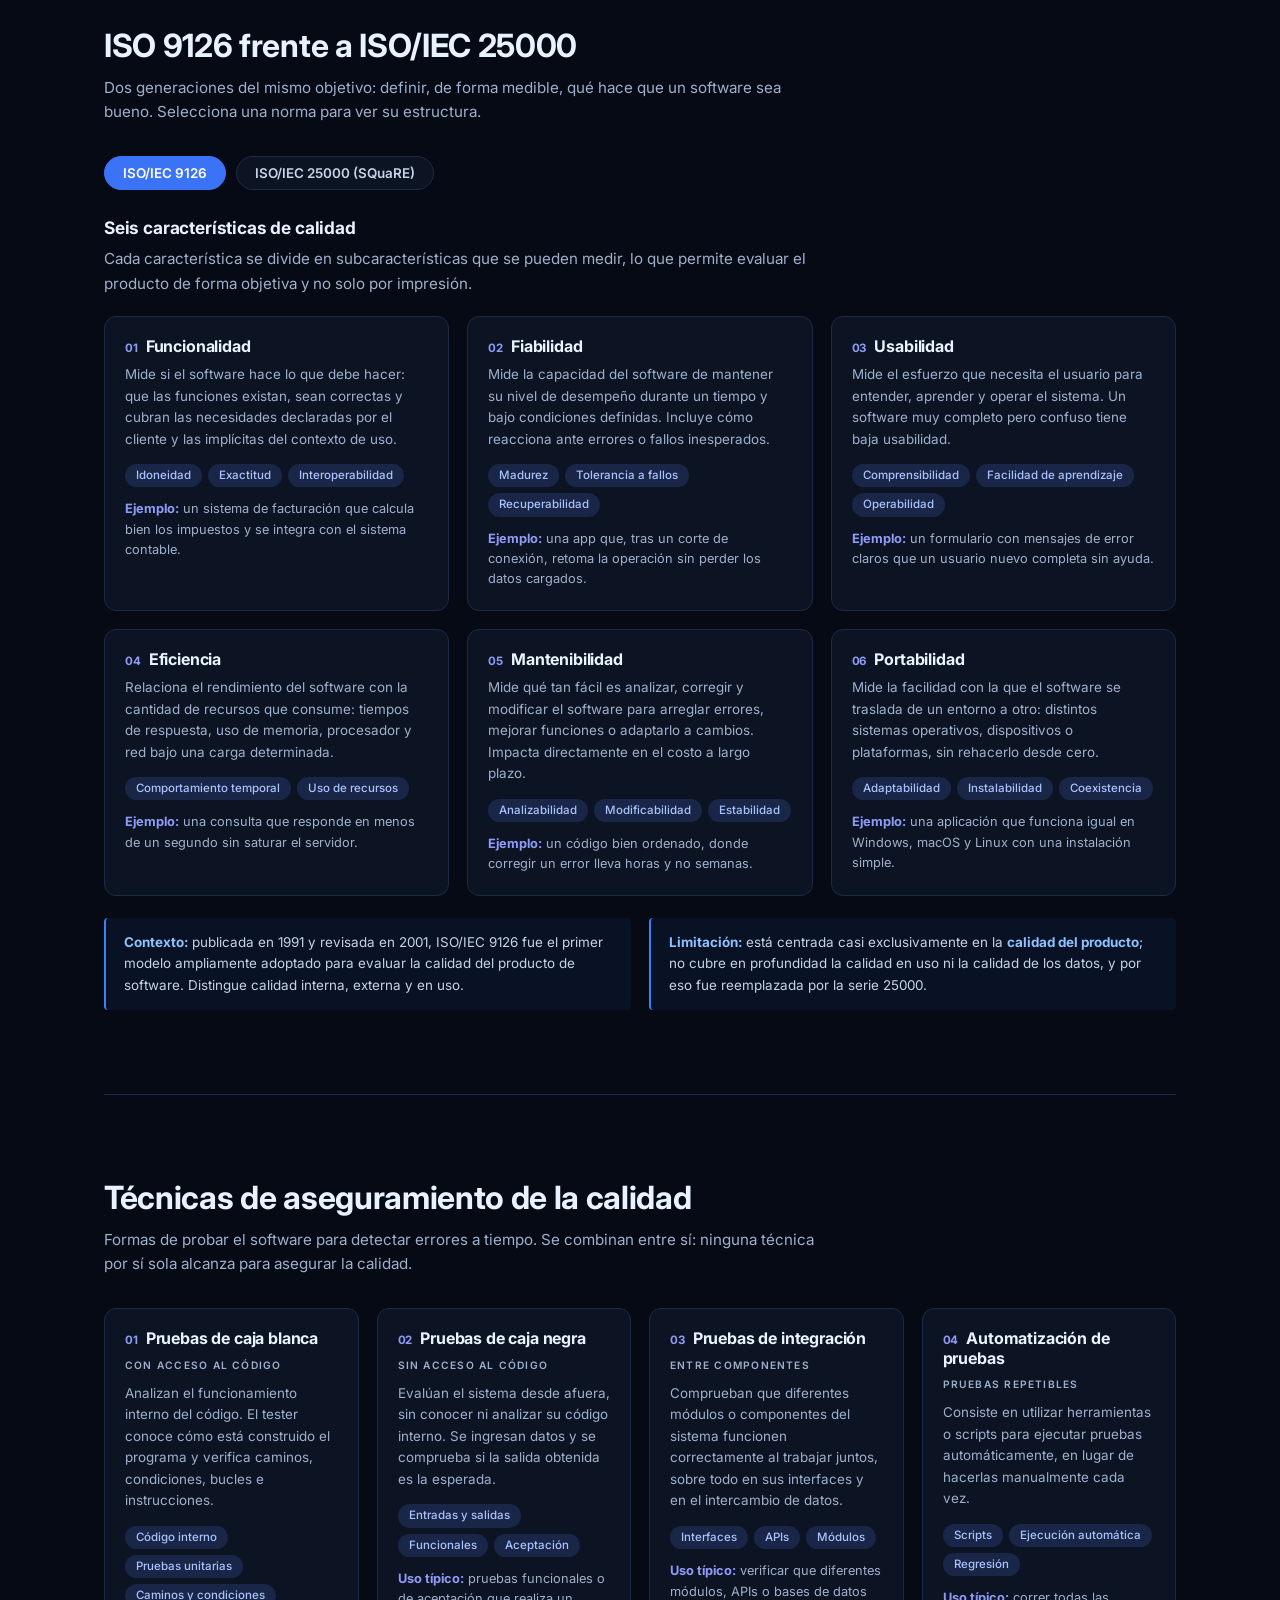
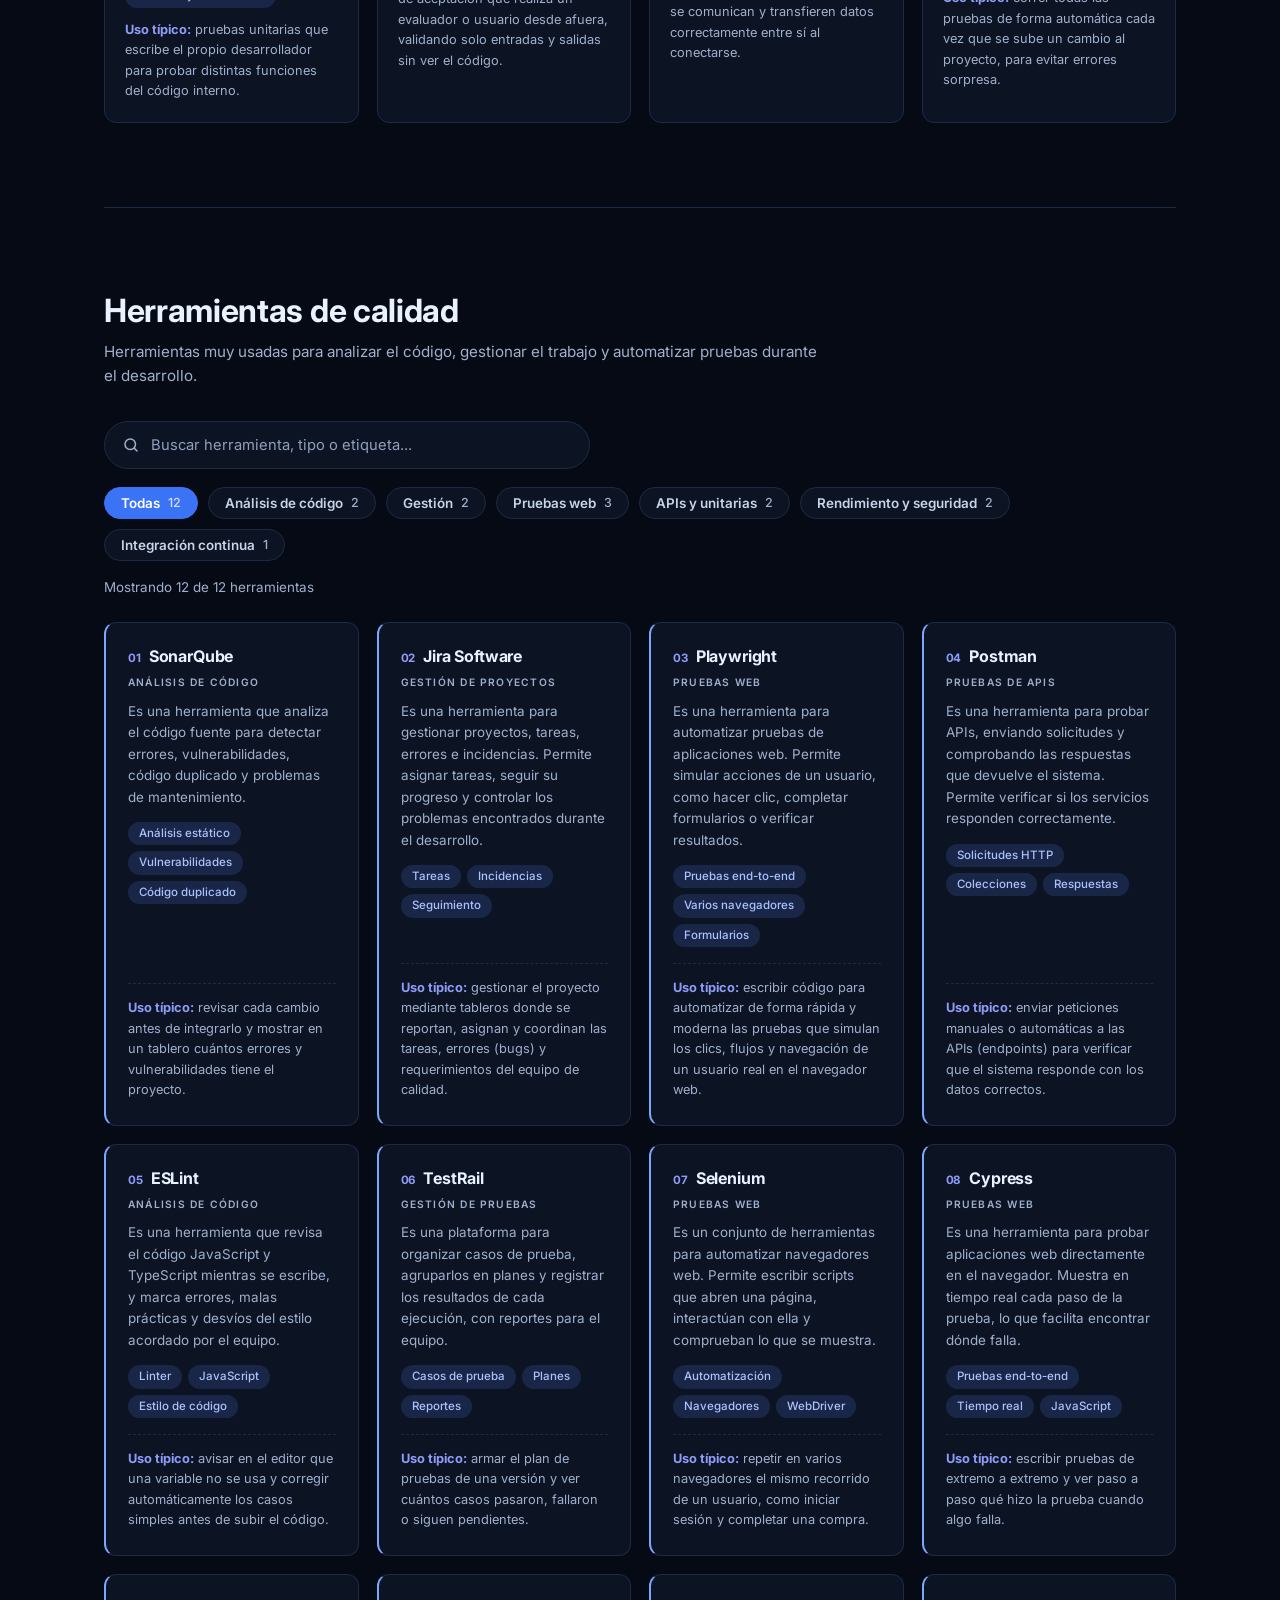
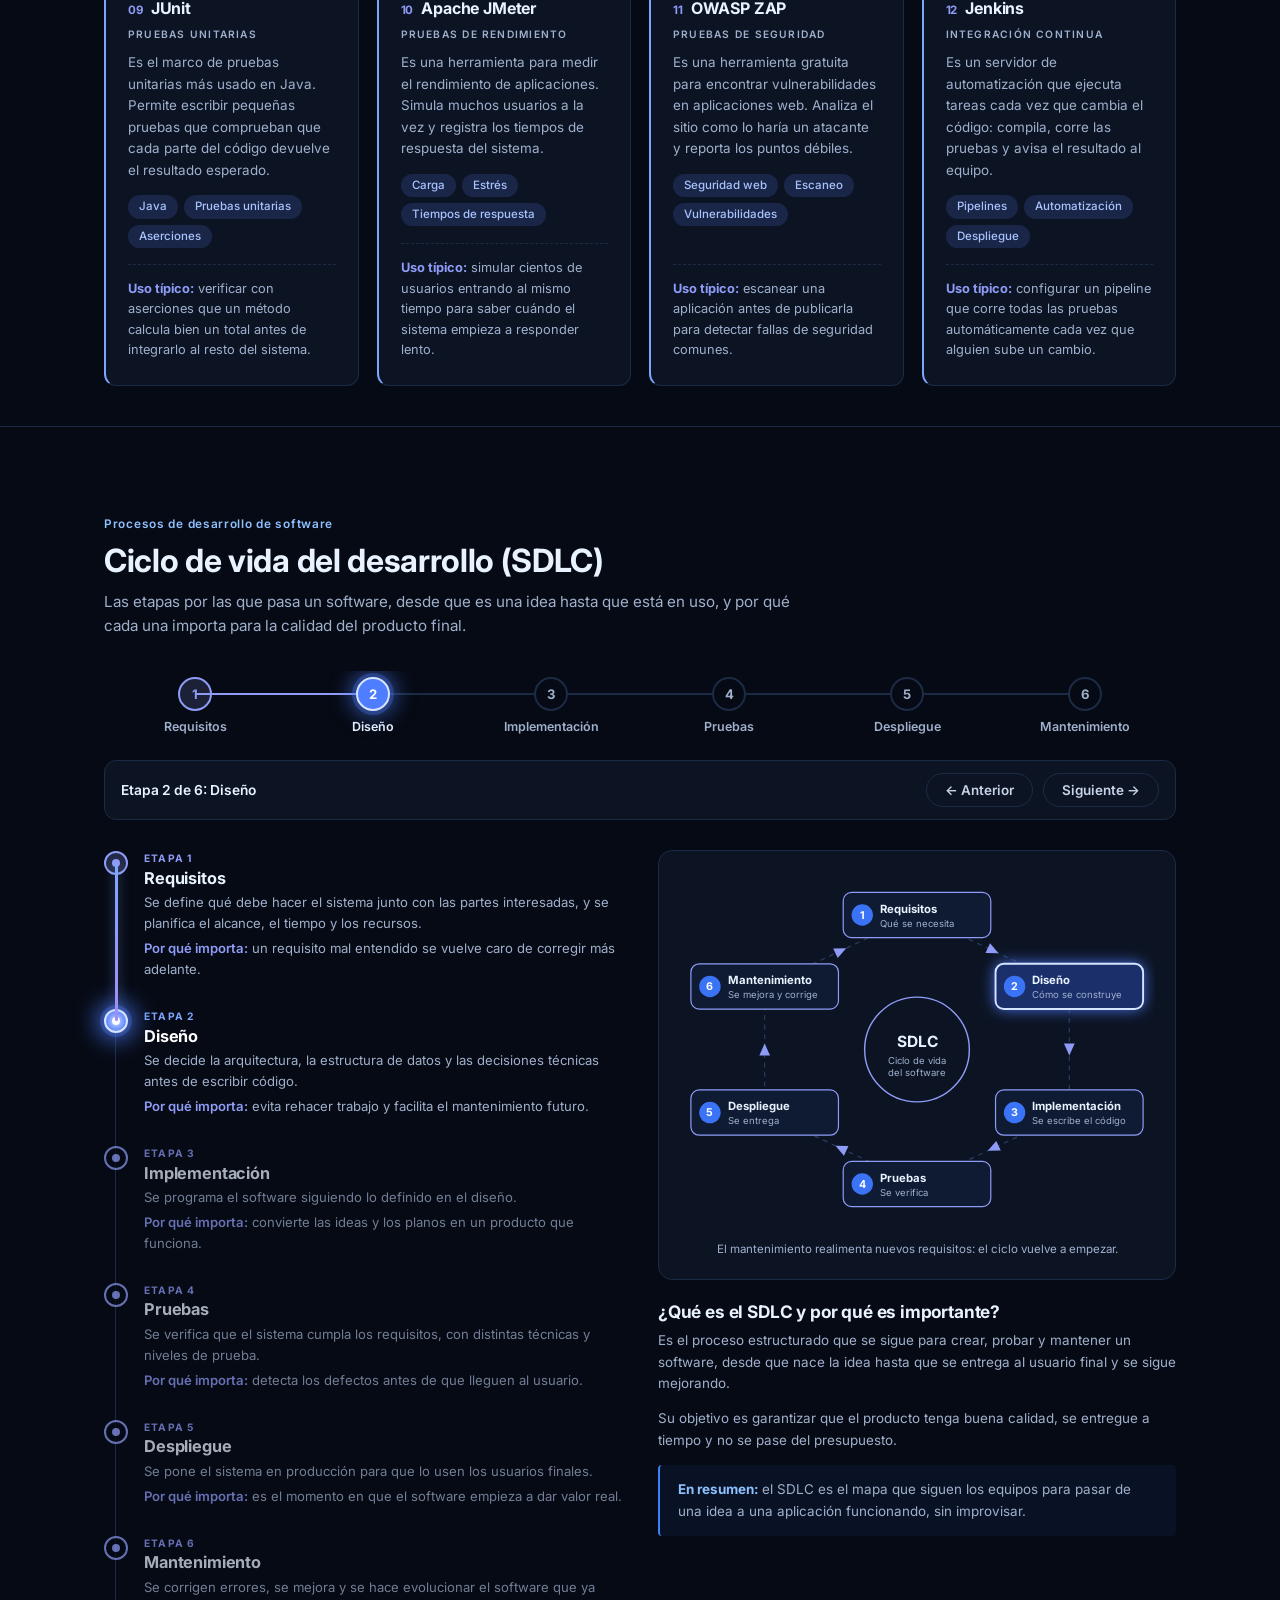
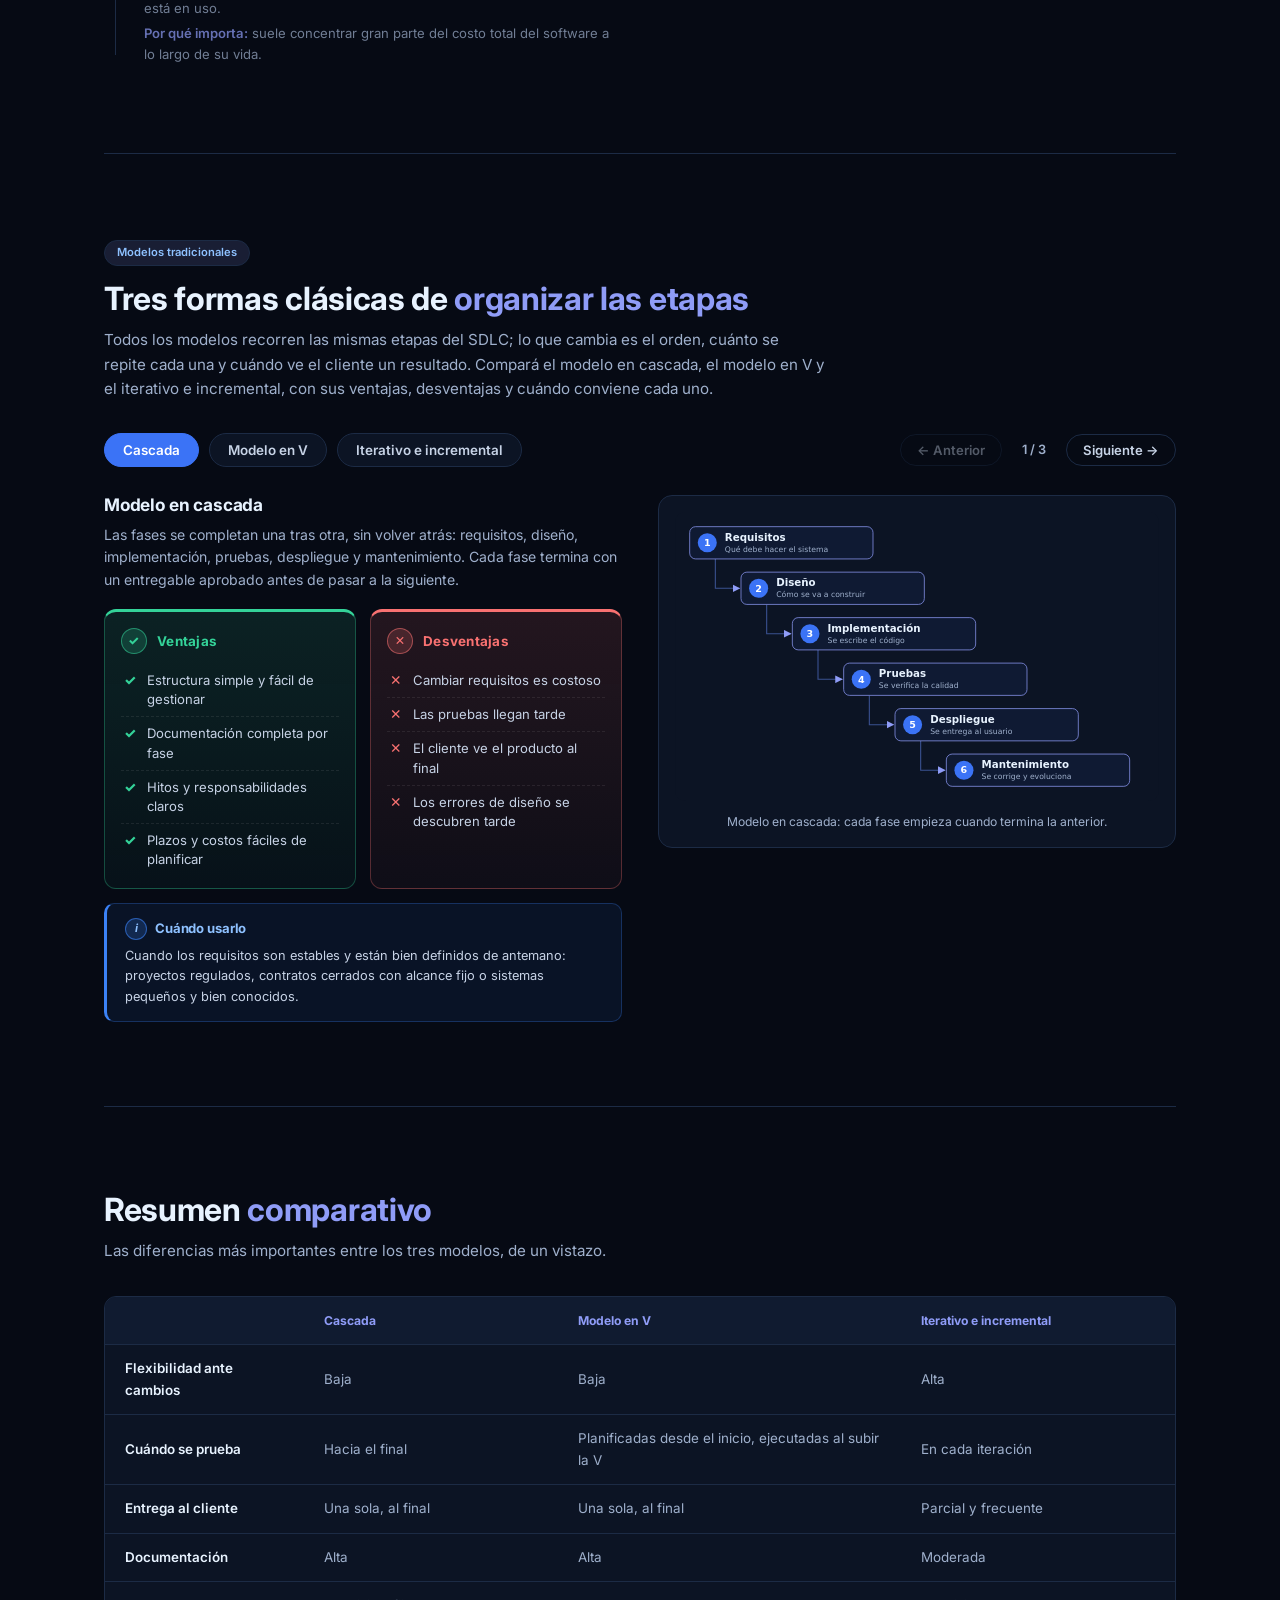
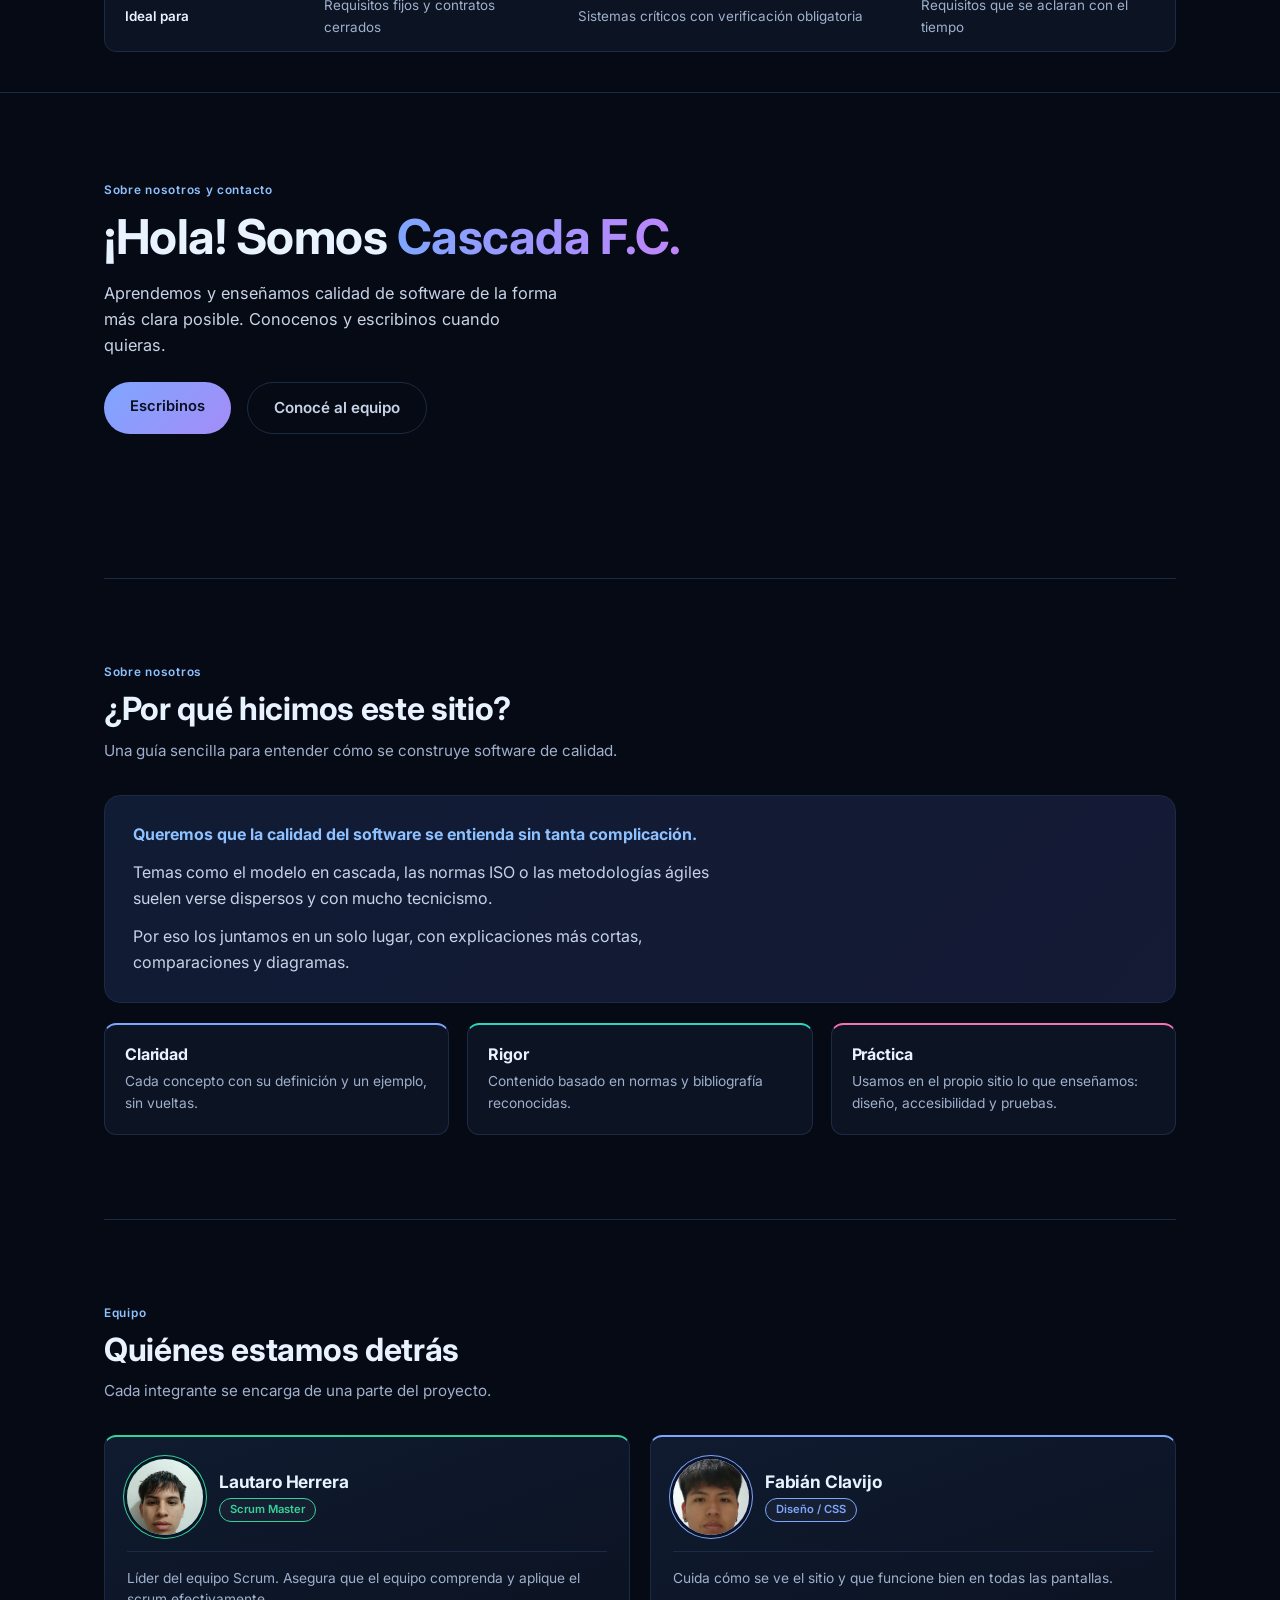
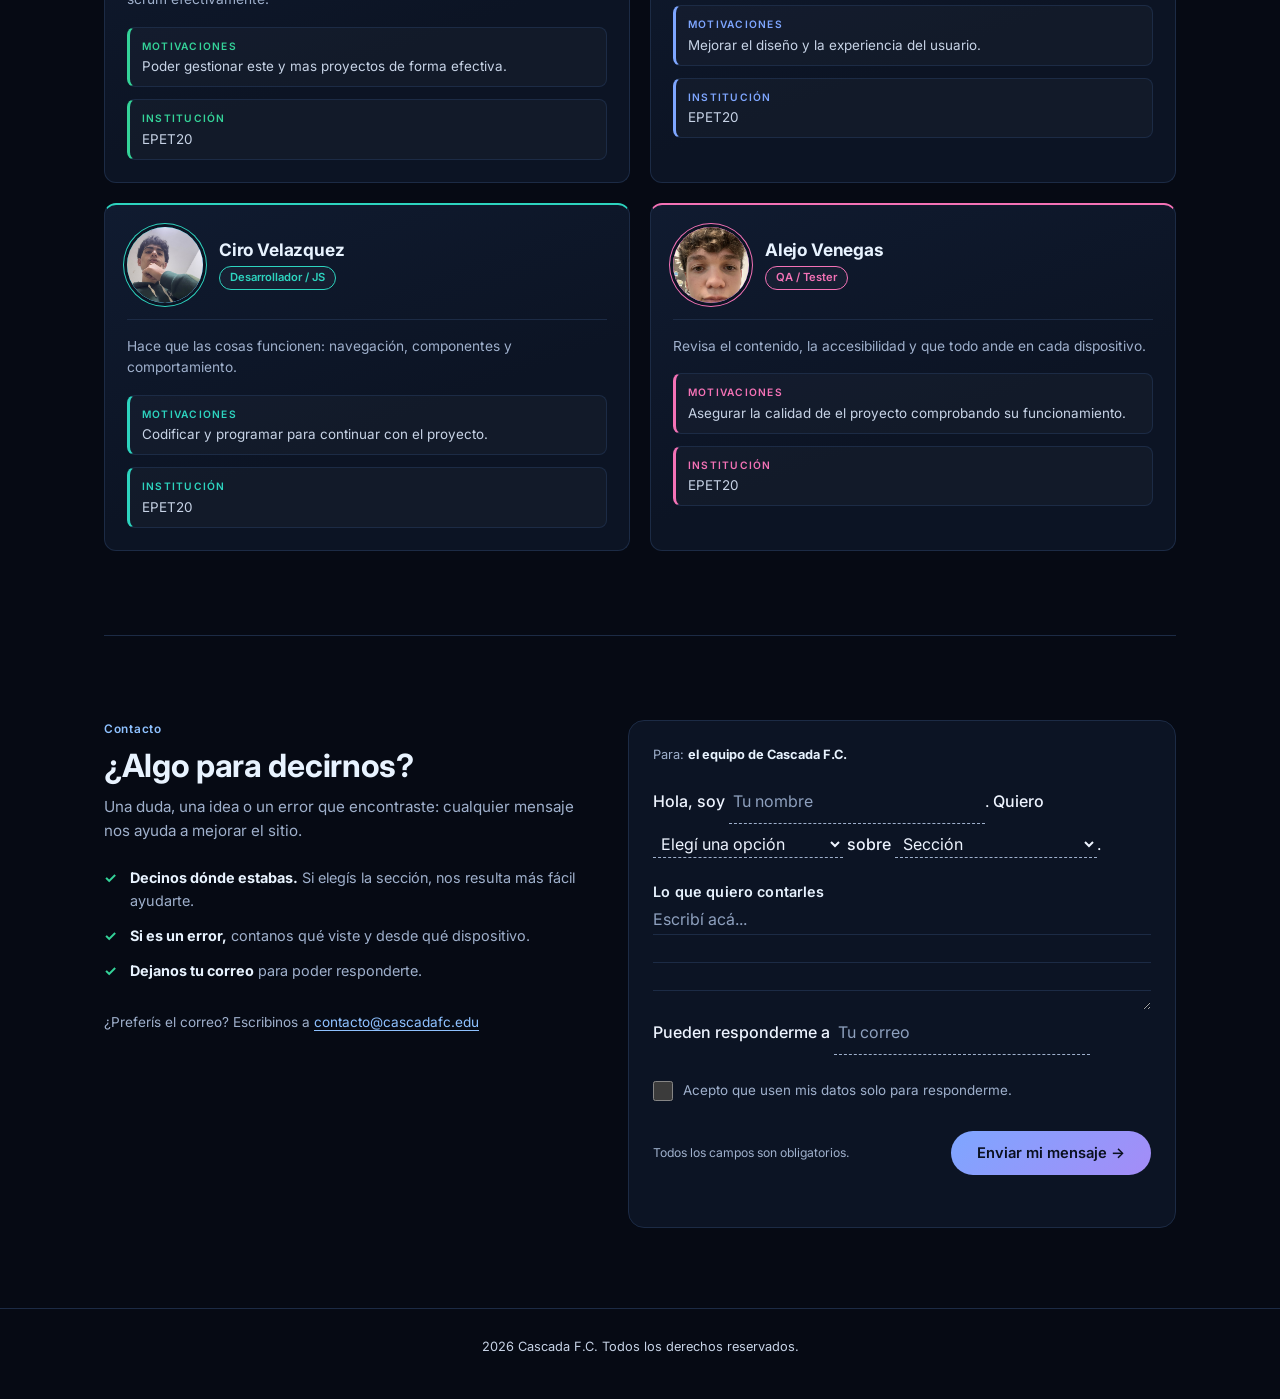
==== commit 632d0611: "Agrego imagenes" ====
--- a/index.html
+++ b/index.html
@@ -161,7 +161,7 @@
       <span class="kicker">Equipo</span>
       <h2 class="sec-title">Quiénes estamos detrás</h2>
       <p class="sub">Cada integrante se encarga de una parte del proyecto.</p>
-      <div class="grid-4"><article class="member" style="--tone:var(--c-green); --g1:#34d399; --g2:#6ea8ff"><div class="avatar" aria-hidden="true">LH</div><h3>Lautaro Herrera</h3><span class="badge">Scrum Master</span><p>Líder del equipo Scrum. Asegura que el equipo comprenda y aplique el scrum efectivamente.</p><dl class="member-meta"><div><dt>Motivaciones</dt><dd>Lorem ipsum dolor sit amet, consectetur adipiscing elit, sed do eiusmod tempor incididunt ut labore.</dd></div><div><dt>Institución</dt><dd>EPET20</dd></div></dl></article><article class="member" style="--tone:var(--c-blue); --g1:#7ea6ff; --g2:#a48cf7"><div class="avatar" aria-hidden="true">FC</div><h3>Fabián Clavijo</h3><span class="badge">Diseño / CSS</span><p>Cuida cómo se ve el sitio y que funcione bien en todas las pantallas.</p><dl class="member-meta"><div><dt>Motivaciones</dt><dd>Lorem ipsum dolor sit amet, consectetur adipiscing elit, sed do eiusmod tempor incididunt ut labore.</dd></div><div><dt>Institución</dt><dd>EPET20</dd></div></dl></article><article class="member" style="--tone:var(--c-teal); --g1:#2dd4bf; --g2:#7ea6ff"><div class="avatar" aria-hidden="true">CV</div><h3>Ciro Velazquez</h3><span class="badge">Desarrollador / JS</span><p>Hace que las cosas funcionen: navegación, componentes y comportamiento.</p><dl class="member-meta"><div><dt>Motivaciones</dt><dd>Lorem ipsum dolor sit amet, consectetur adipiscing elit, sed do eiusmod tempor incididunt ut labore.</dd></div><div><dt>Institución</dt><dd>EPET20</dd></div></dl></article><article class="member" style="--tone:var(--c-pink); --g1:#f472b6; --g2:#a48cf7"><div class="avatar" aria-hidden="true">AV</div><h3>Alejo Venegas</h3><span class="badge">QA / Tester</span><p>Revisa el contenido, la accesibilidad y que todo ande en cada dispositivo.</p><dl class="member-meta"><div><dt>Motivaciones</dt><dd>Lorem ipsum dolor sit amet, consectetur adipiscing elit, sed do eiusmod tempor incididunt ut labore.</dd></div><div><dt>Institución</dt><dd>EPET20</dd></div></dl></article></div>
+      <div class="grid-4"><article class="member" style="--tone:var(--c-green); --g1:#34d399; --g2:#6ea8ff"><div class="avatar" aria-hidden="true"><span>LH</span><img src="assets/equipo/lautaro.jpeg" alt="" width="144" height="144" loading="lazy" decoding="async" onerror="this.remove()"></div><h3>Lautaro Herrera</h3><span class="badge">Scrum Master</span><p>Líder del equipo Scrum. Asegura que el equipo comprenda y aplique el scrum efectivamente.</p><dl class="member-meta"><div><dt>Motivaciones</dt><dd>Poder gestionar este y mas proyectos de forma efectiva.</dd></div><div><dt>Institución</dt><dd>EPET20</dd></div></dl></article><article class="member" style="--tone:var(--c-blue); --g1:#7ea6ff; --g2:#a48cf7"><div class="avatar" aria-hidden="true"><span>FC</span><img src="assets/equipo/fabian.jpeg" alt="" width="144" height="144" loading="lazy" decoding="async" onerror="this.remove()"></div><h3>Fabián Clavijo</h3><span class="badge">Diseño / CSS</span><p>Cuida cómo se ve el sitio y que funcione bien en todas las pantallas.</p><dl class="member-meta"><div><dt>Motivaciones</dt><dd>Mejorar el diseño y la experiencia del usuario.</dd></div><div><dt>Institución</dt><dd>EPET20</dd></div></dl></article><article class="member" style="--tone:var(--c-teal); --g1:#2dd4bf; --g2:#7ea6ff"><div class="avatar" aria-hidden="true"><span>CV</span><img src="assets/equipo/ciro.jpeg" alt="" width="144" height="144" loading="lazy" decoding="async" onerror="this.remove()"></div><h3>Ciro Velazquez</h3><span class="badge">Desarrollador / JS</span><p>Hace que las cosas funcionen: navegación, componentes y comportamiento.</p><dl class="member-meta"><div><dt>Motivaciones</dt><dd>Codificar y programar para continuar con el proyecto.</dd></div><div><dt>Institución</dt><dd>EPET20</dd></div></dl></article><article class="member" style="--tone:var(--c-pink); --g1:#f472b6; --g2:#a48cf7"><div class="avatar" aria-hidden="true"><span>AV</span><img src="assets/equipo/alejo.jpeg" alt="" width="144" height="144" loading="lazy" decoding="async" onerror="this.remove()"></div><h3>Alejo Venegas</h3><span class="badge">QA / Tester</span><p>Revisa el contenido, la accesibilidad y que todo ande en cada dispositivo.</p><dl class="member-meta"><div><dt>Motivaciones</dt><dd>Asegurar la calidad de el proyecto comprobando su funcionamiento.</dd></div><div><dt>Institución</dt><dd>EPET20</dd></div></dl></article></div>
     </div>
     <div class="block contact-grid" id="contacto">
       <div>
--- a/css/styles.css
+++ b/css/styles.css
@@ -601,6 +601,14 @@
   background:linear-gradient(135deg,var(--g1),var(--g2));
   color:#0a1020;
   font-weight:700; font-size:1.05rem;
+  position:relative; overflow:hidden;
+}
+/* foto del integrante: cubre el círculo; si no carga, quedan las iniciales */
+.avatar img{
+  position:absolute; inset:0;
+  width:100%; height:100%;
+  object-fit:cover; object-position:center 20%;
+  border-radius:50%;
 }
 .badge{
   display:inline-block;
@@ -631,8 +639,8 @@
 /* cabecera: avatar a la izquierda, nombre y rol a la derecha */
 #equipo .member .avatar{
   grid-column:1; grid-row:1 / span 2;
-  width:60px; height:60px; margin:0;
-  font-size:1.15rem;
+  width:76px; height:76px; margin:0;
+  font-size:1.3rem;
   box-shadow:0 0 0 3px var(--bg-panel), 0 0 0 4px var(--tone);
 }
 #equipo .member h3{grid-column:2; align-self:end; margin:0; font-size:1.08rem; color:var(--foam);}
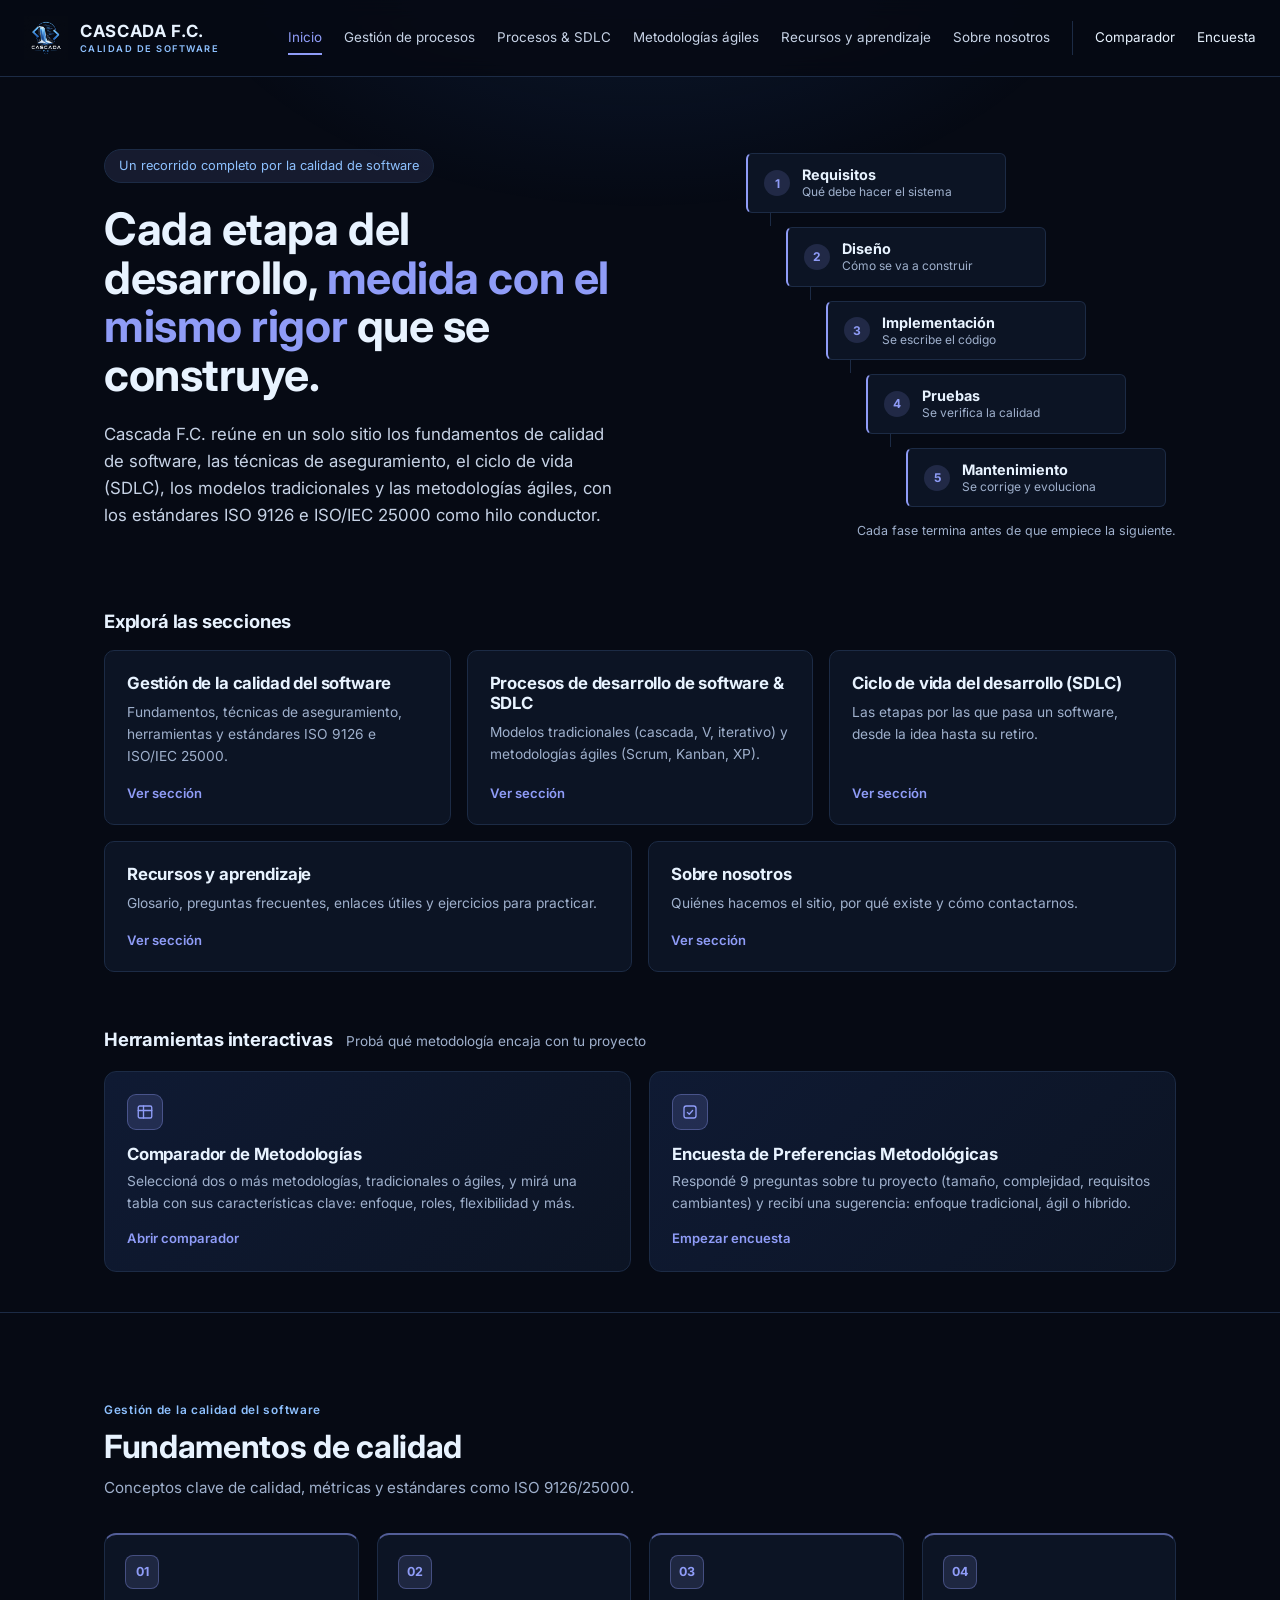
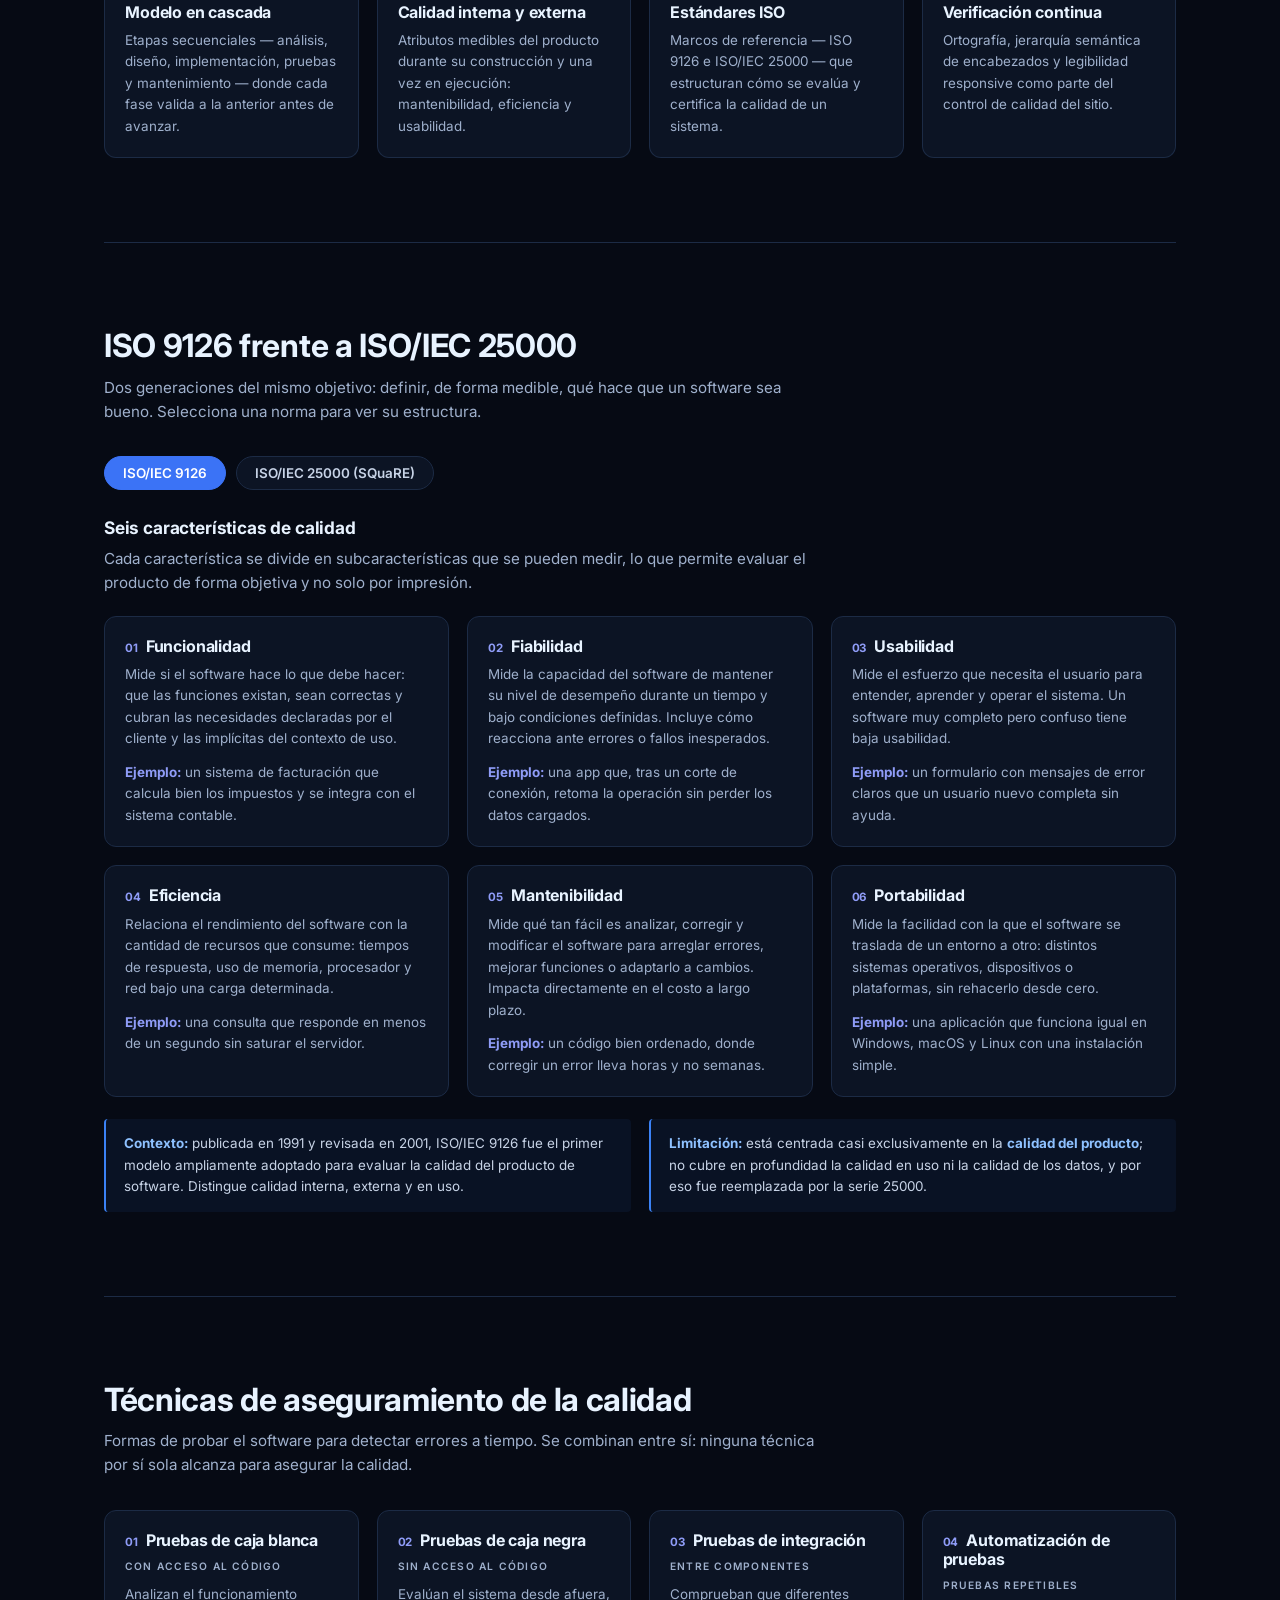
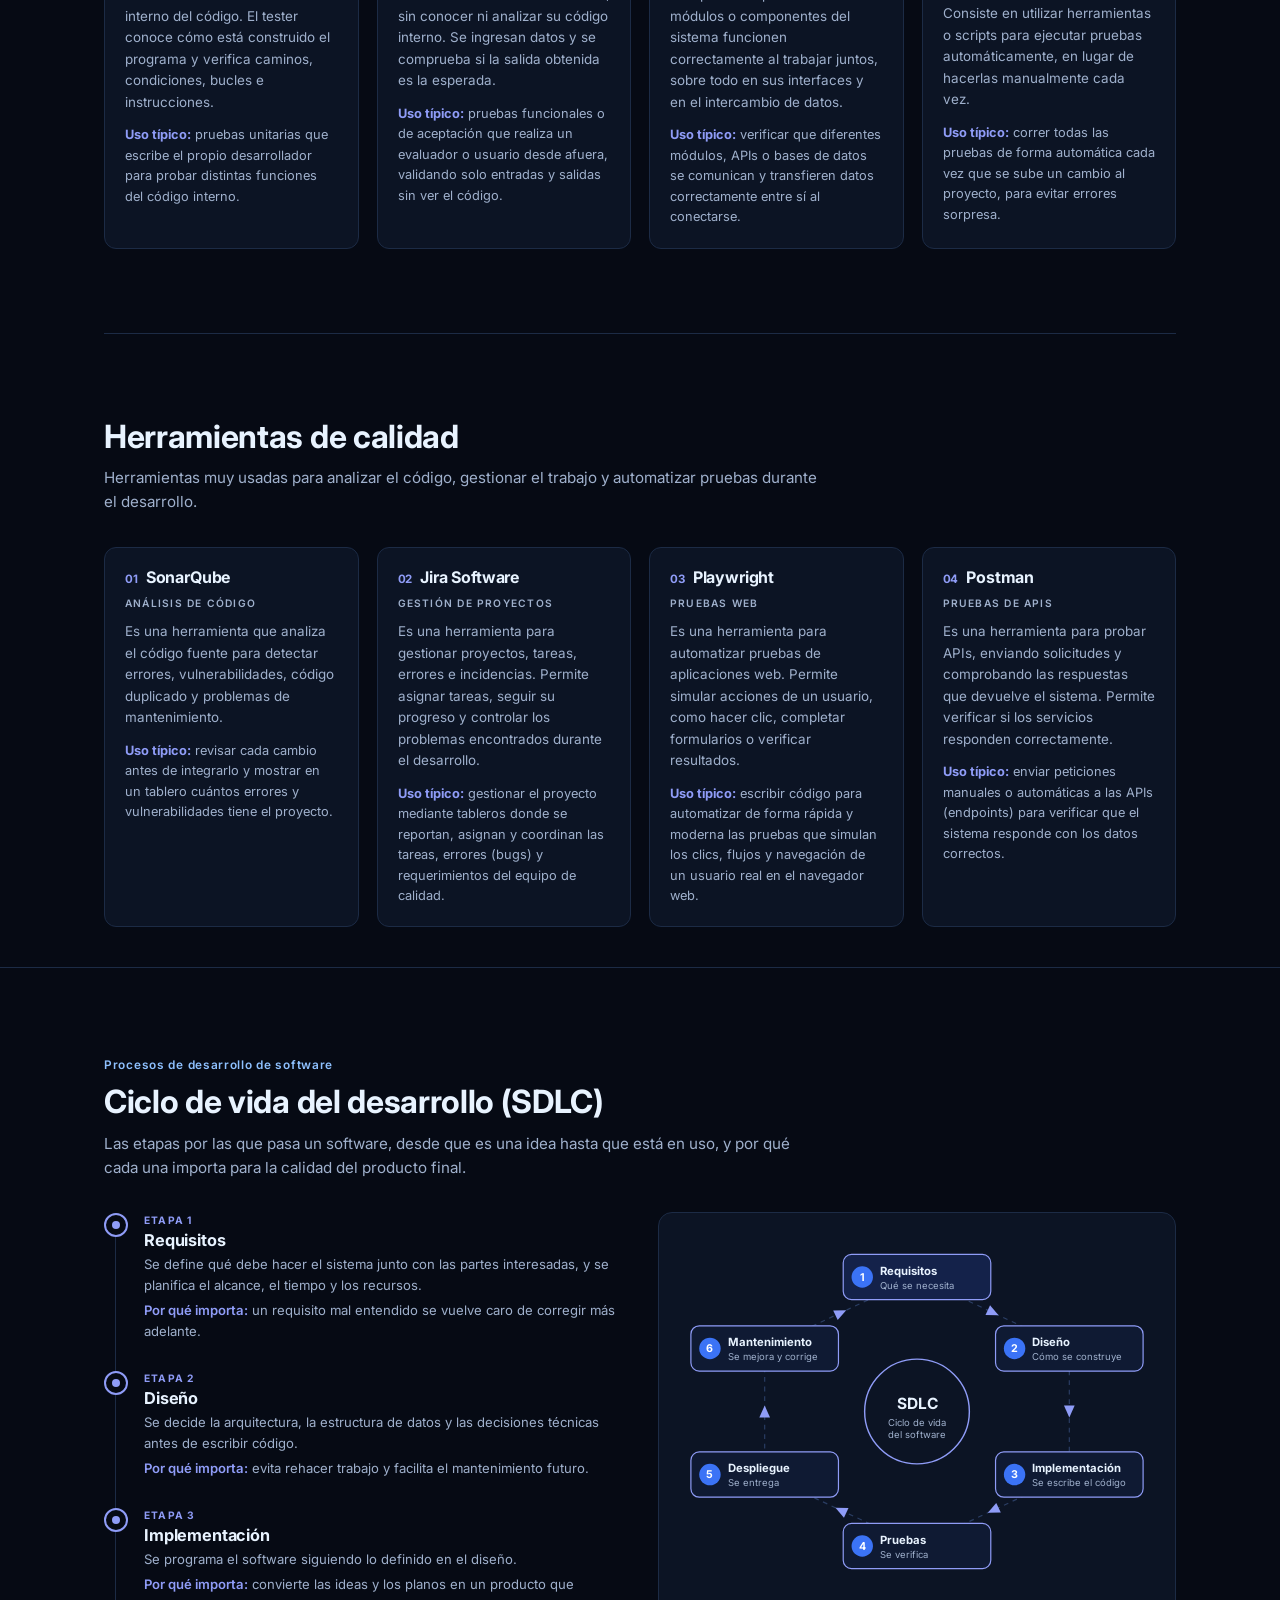
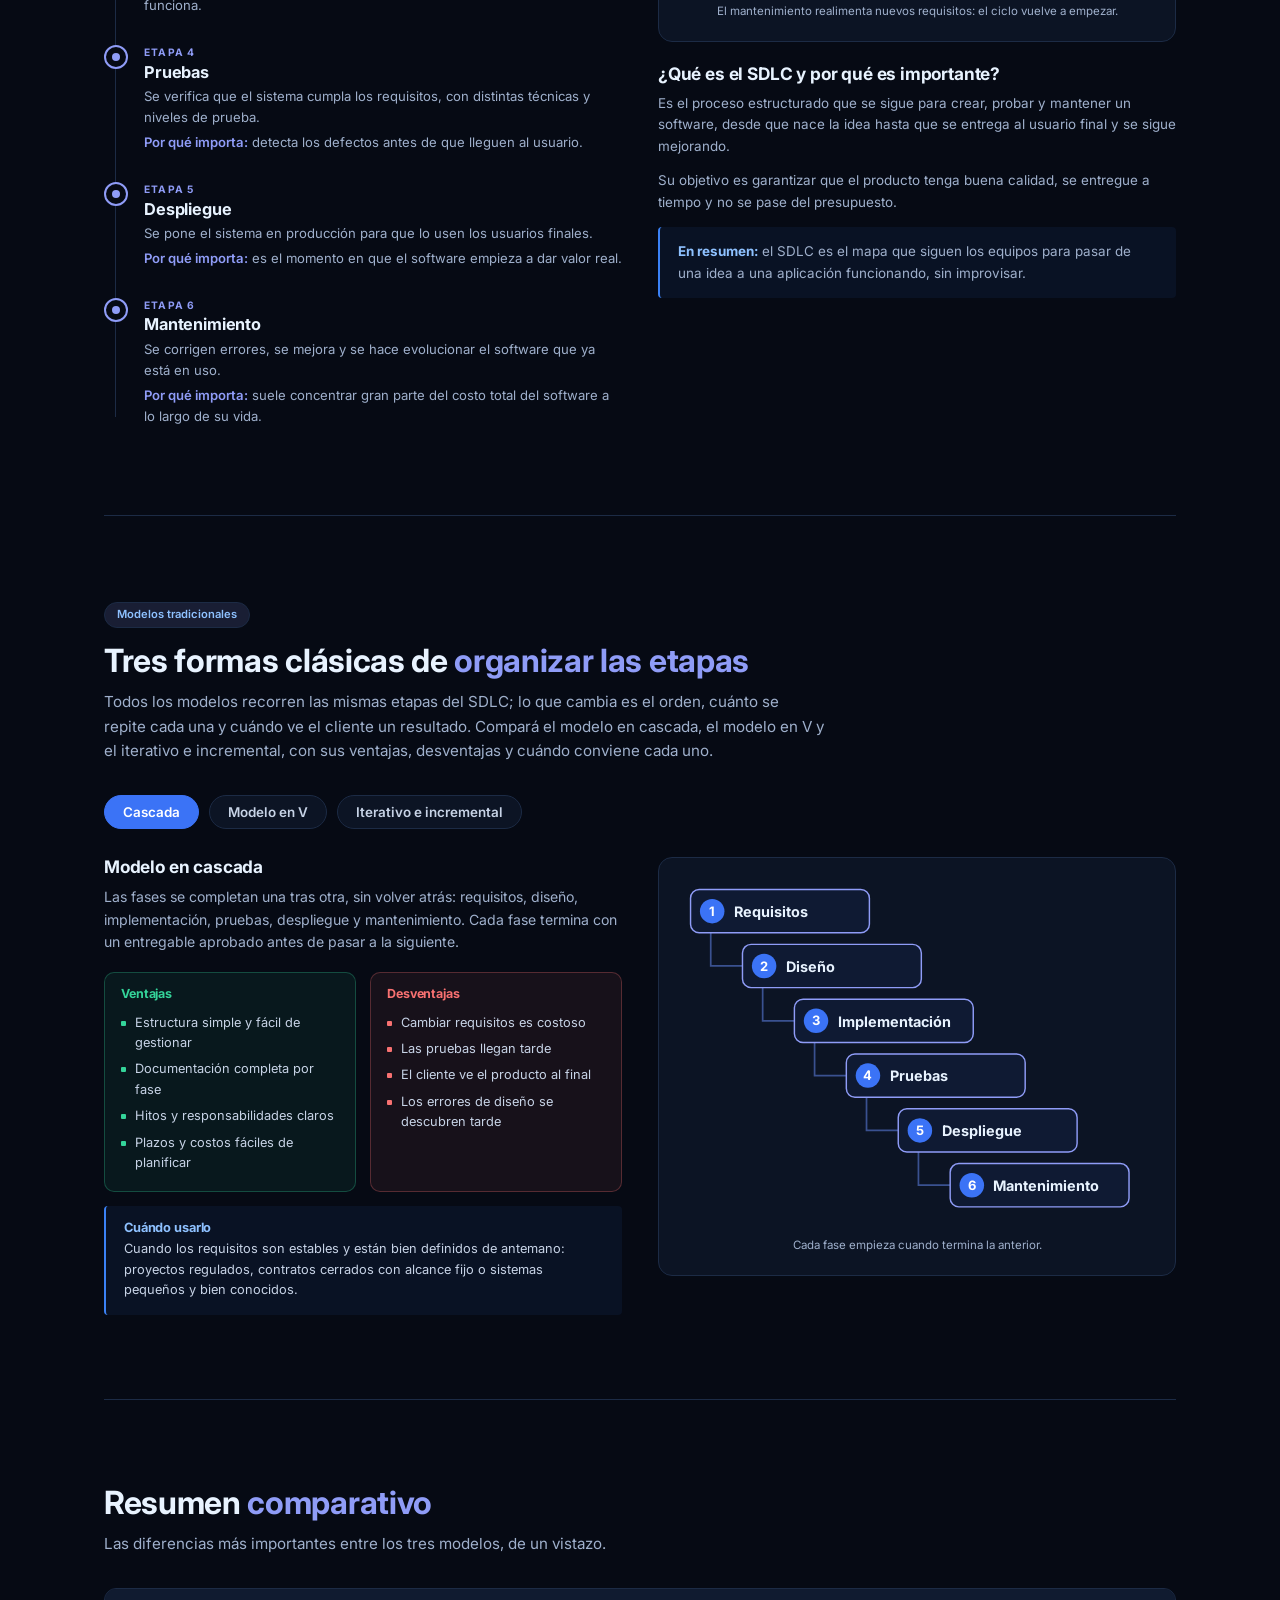
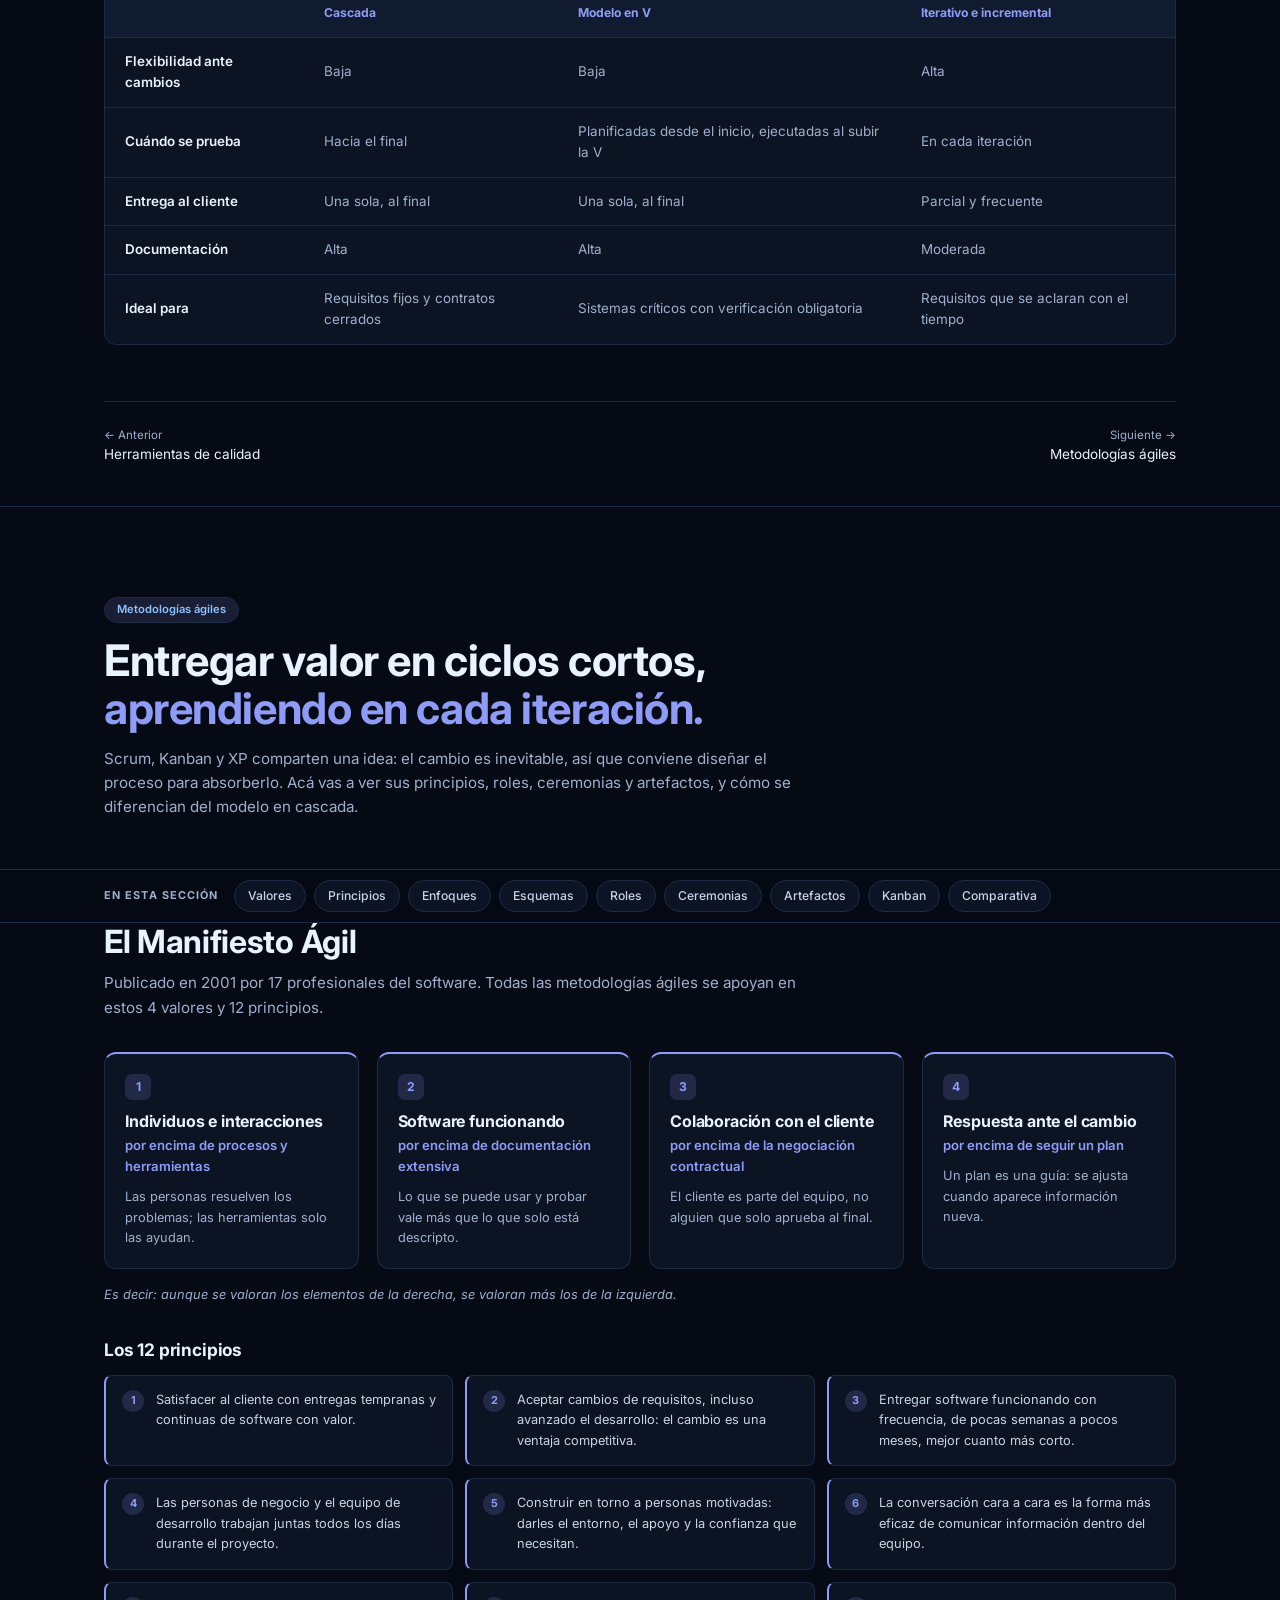
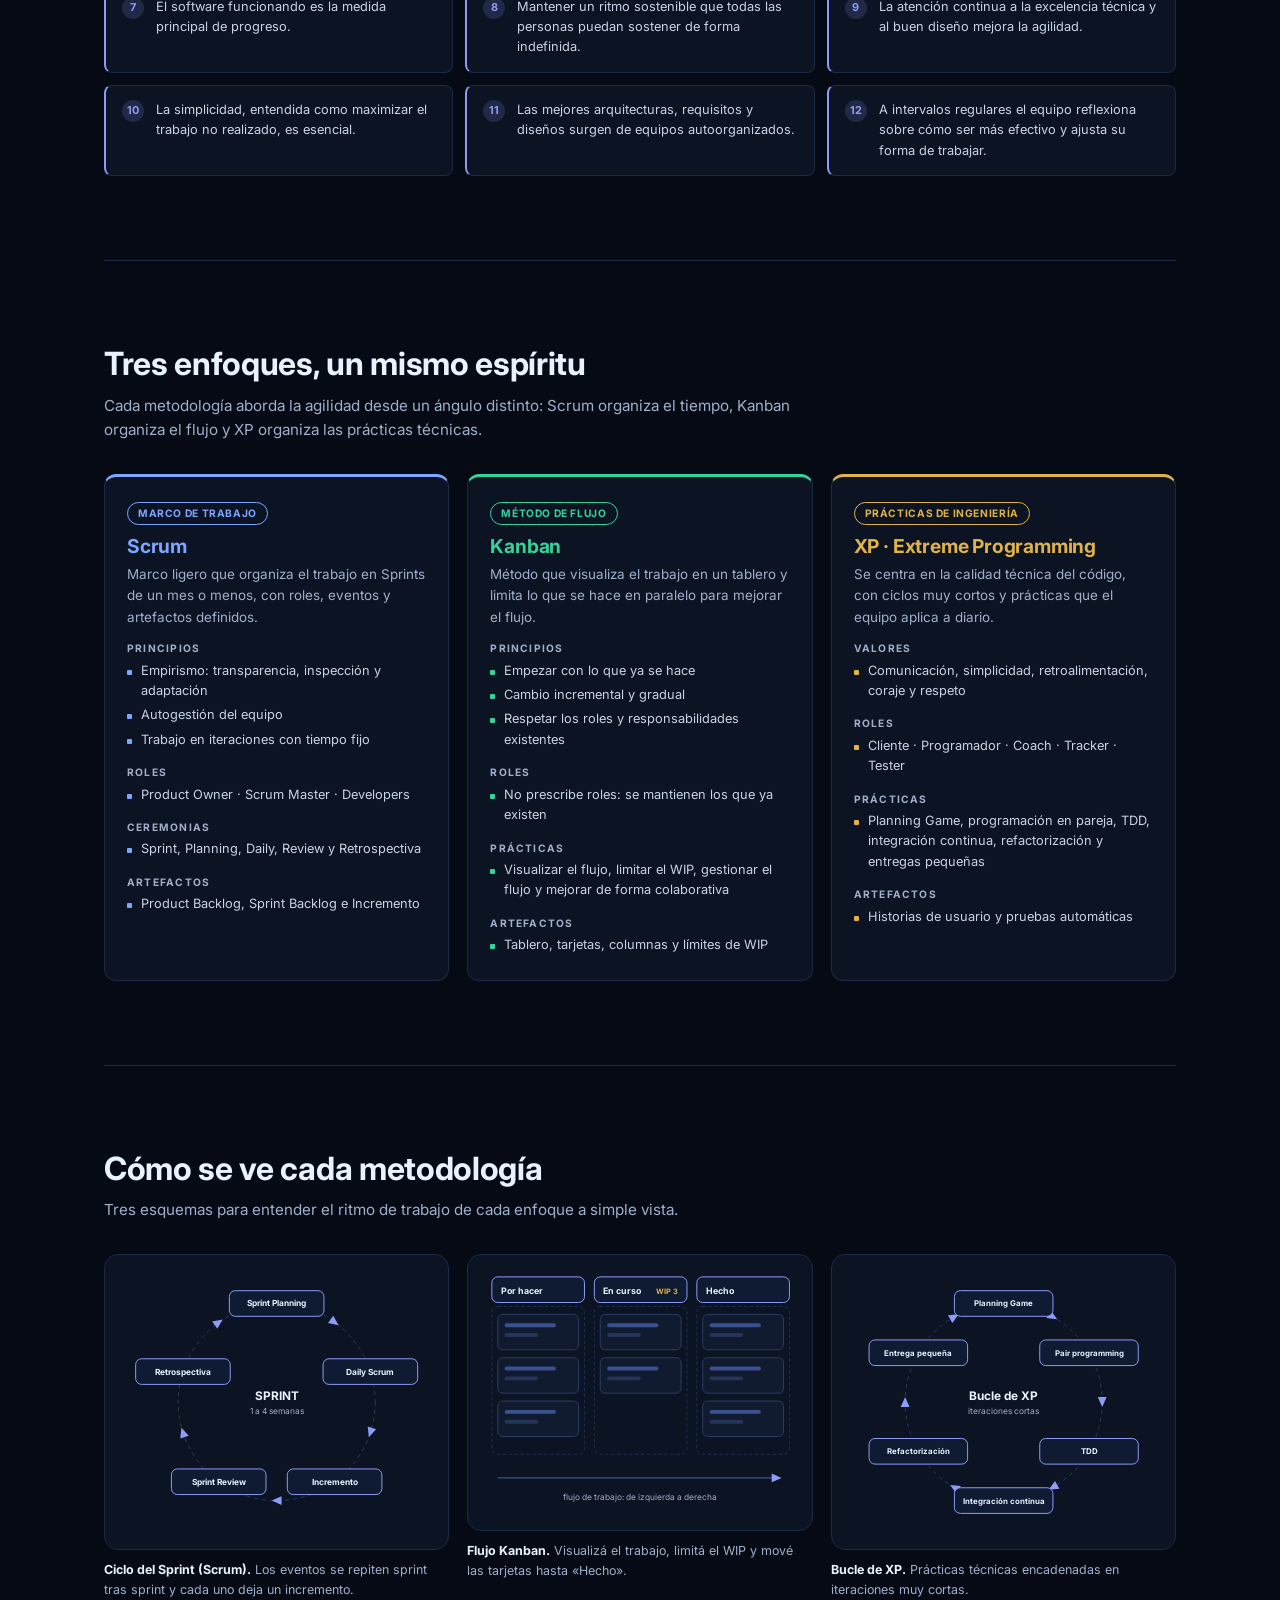
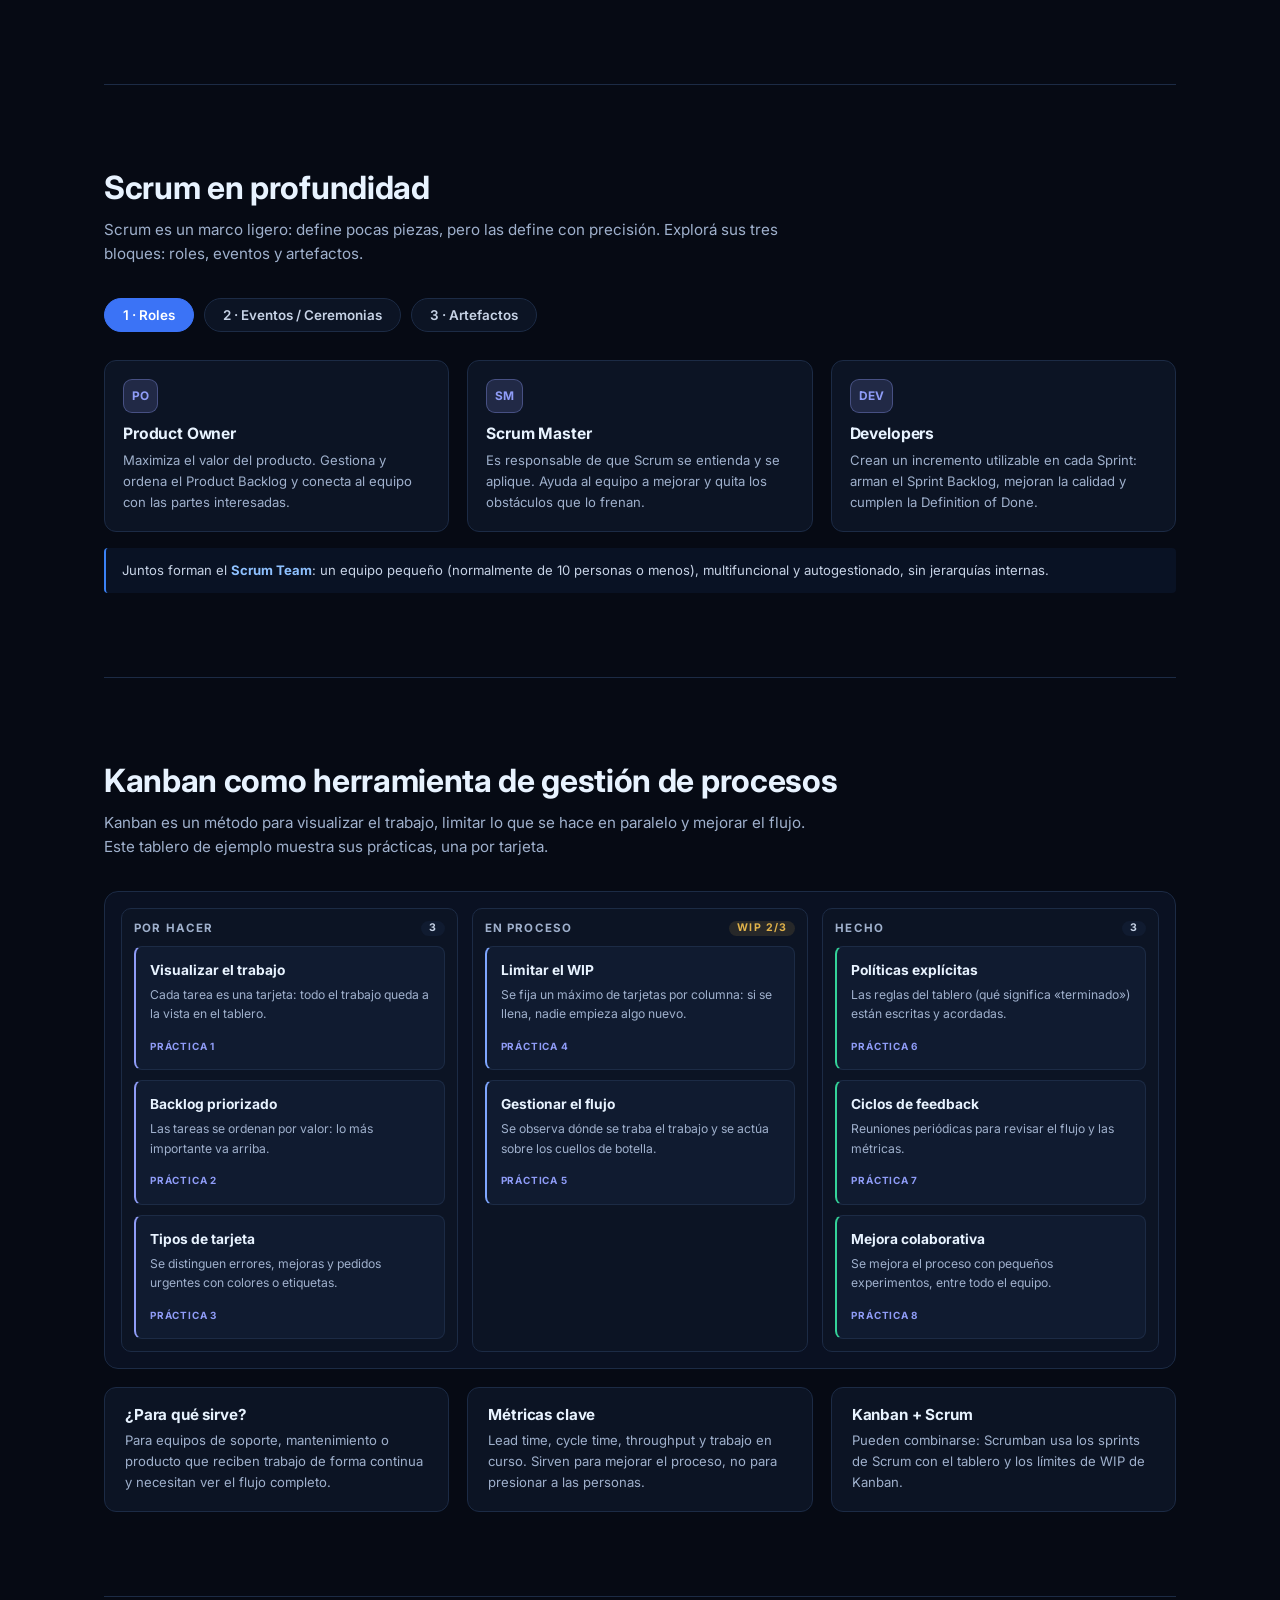
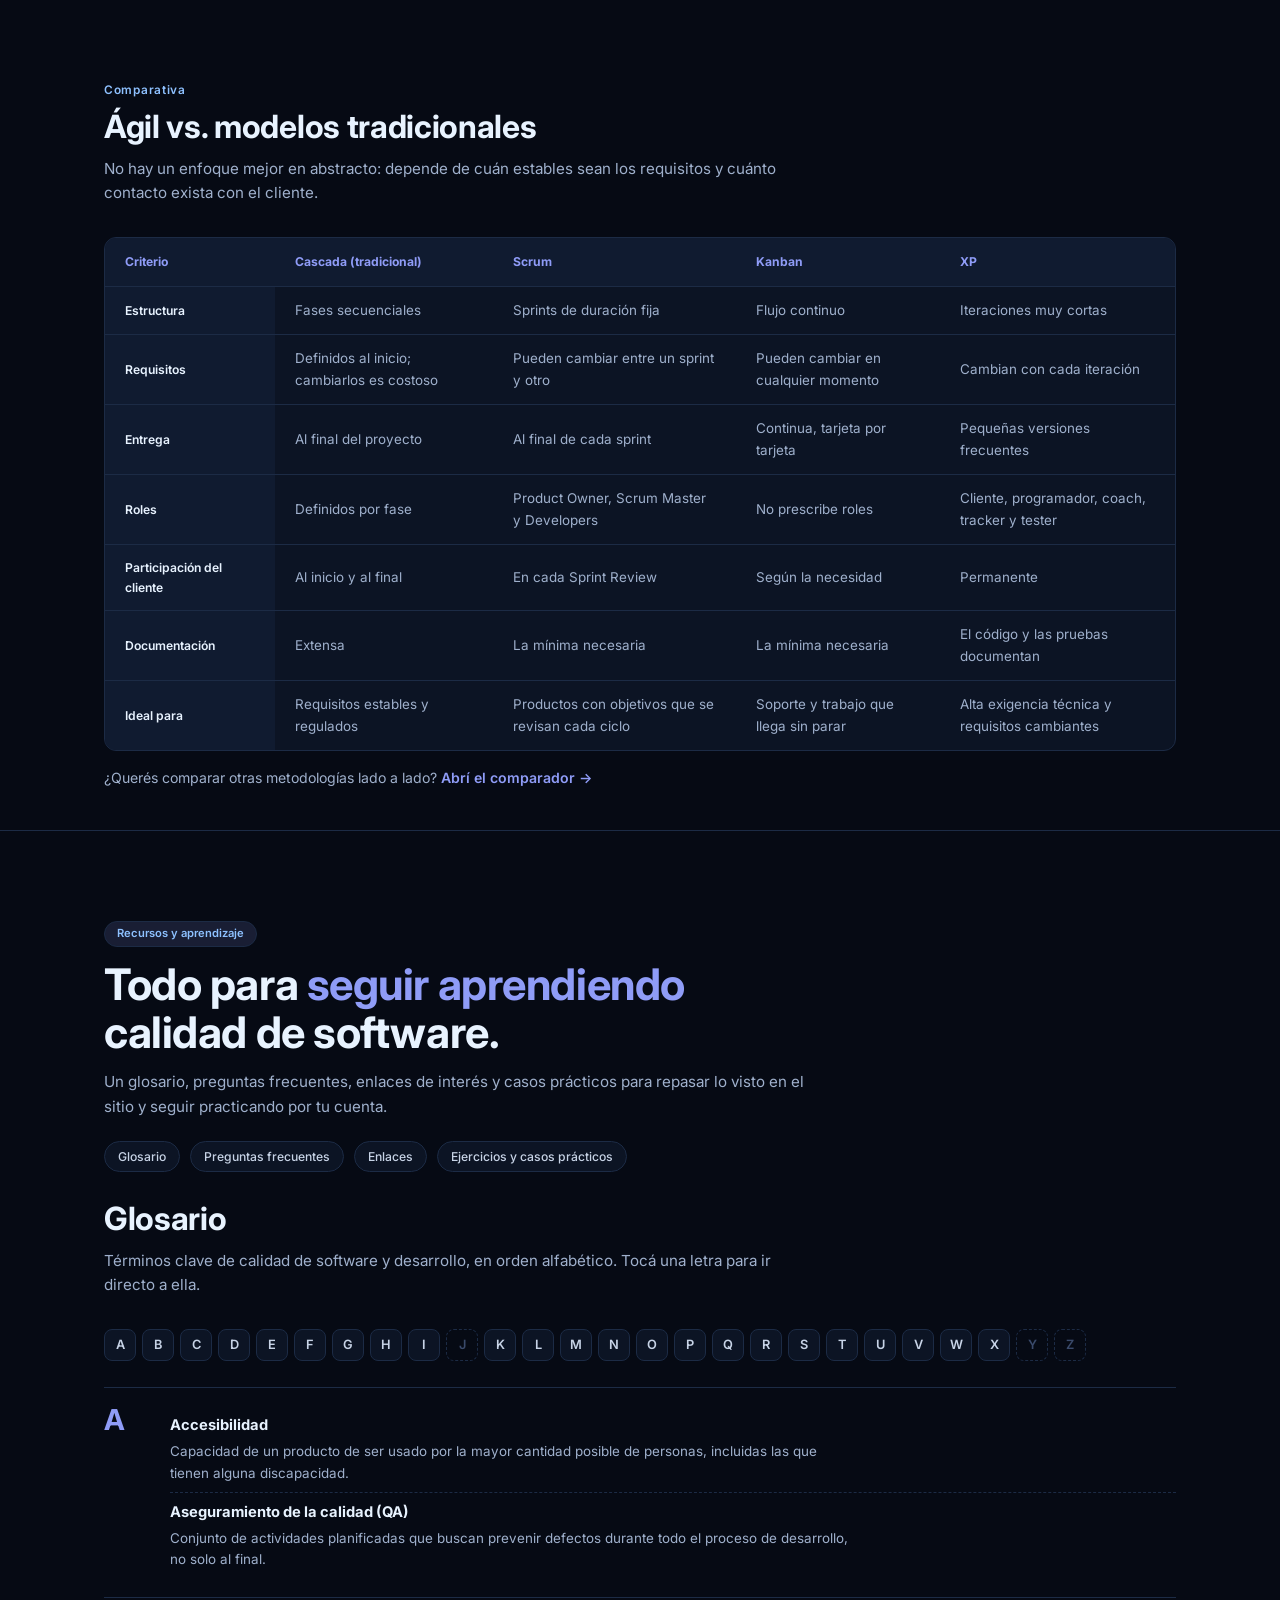
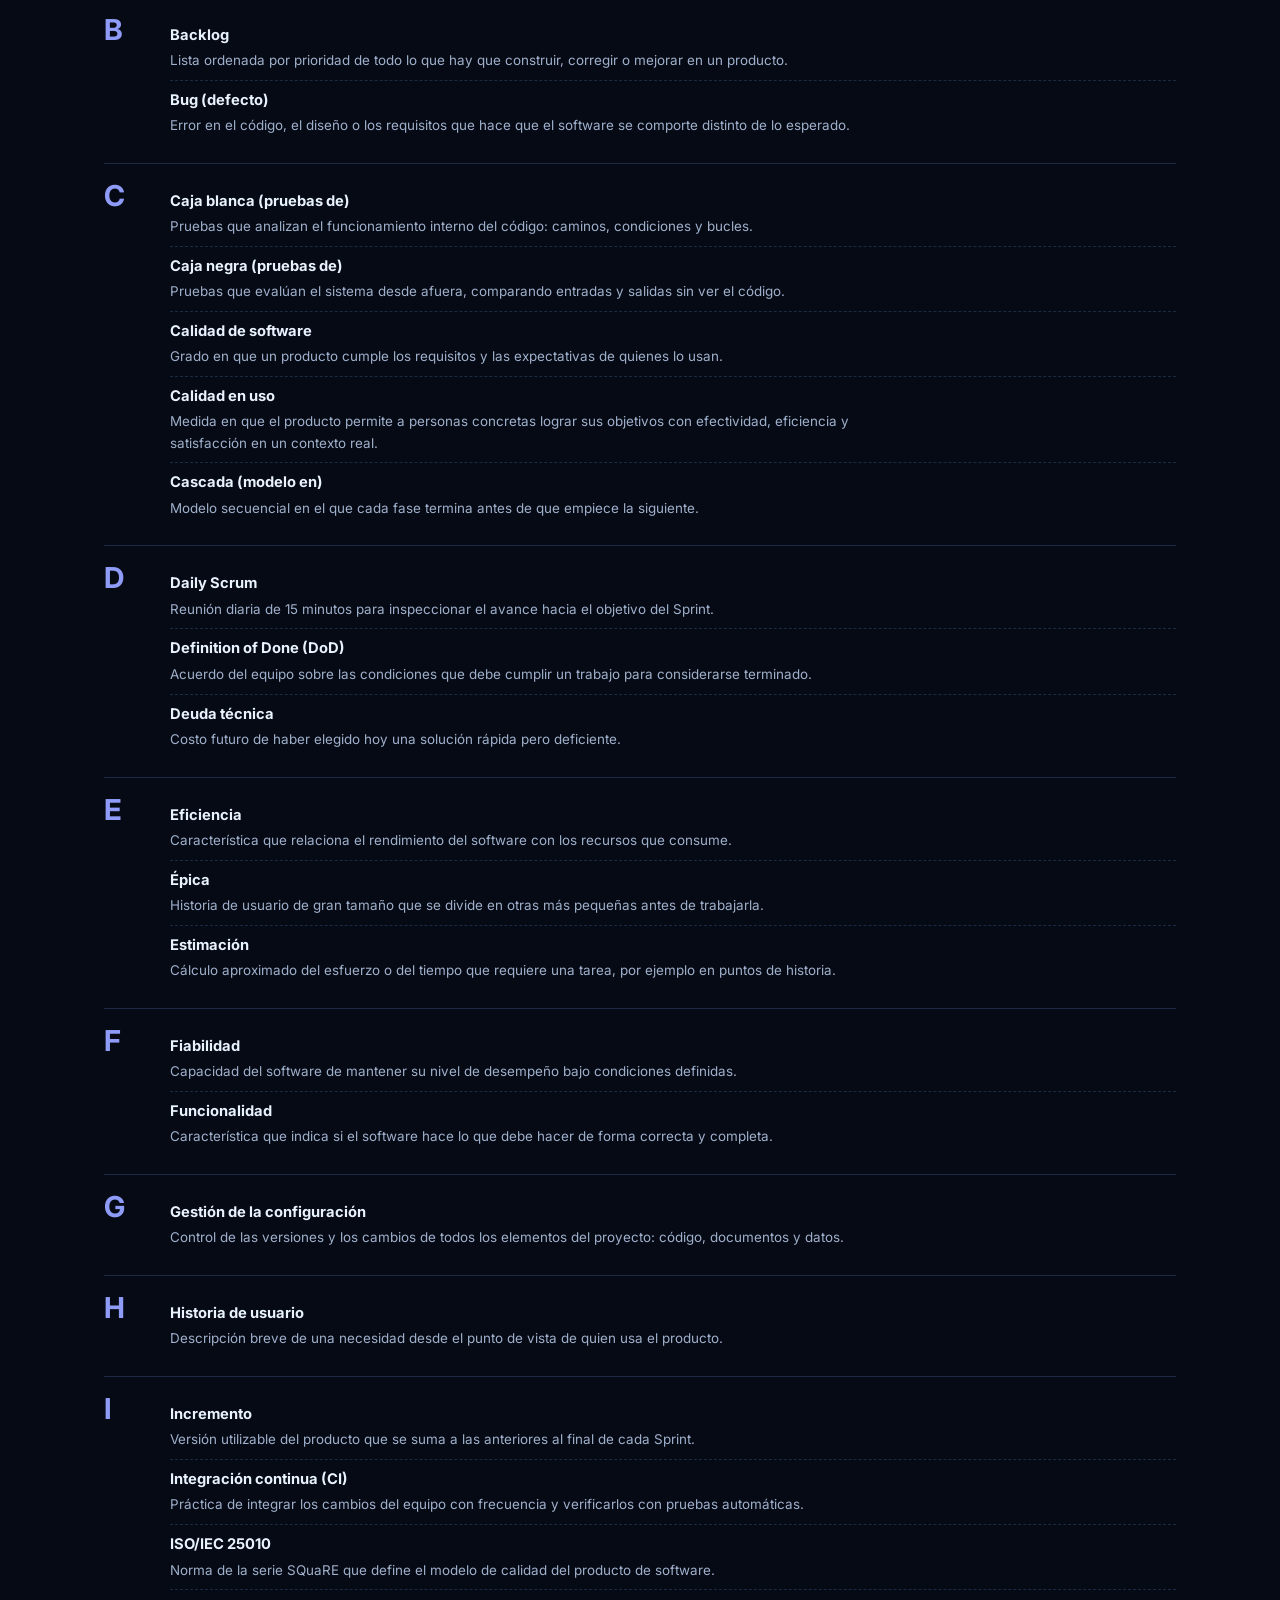
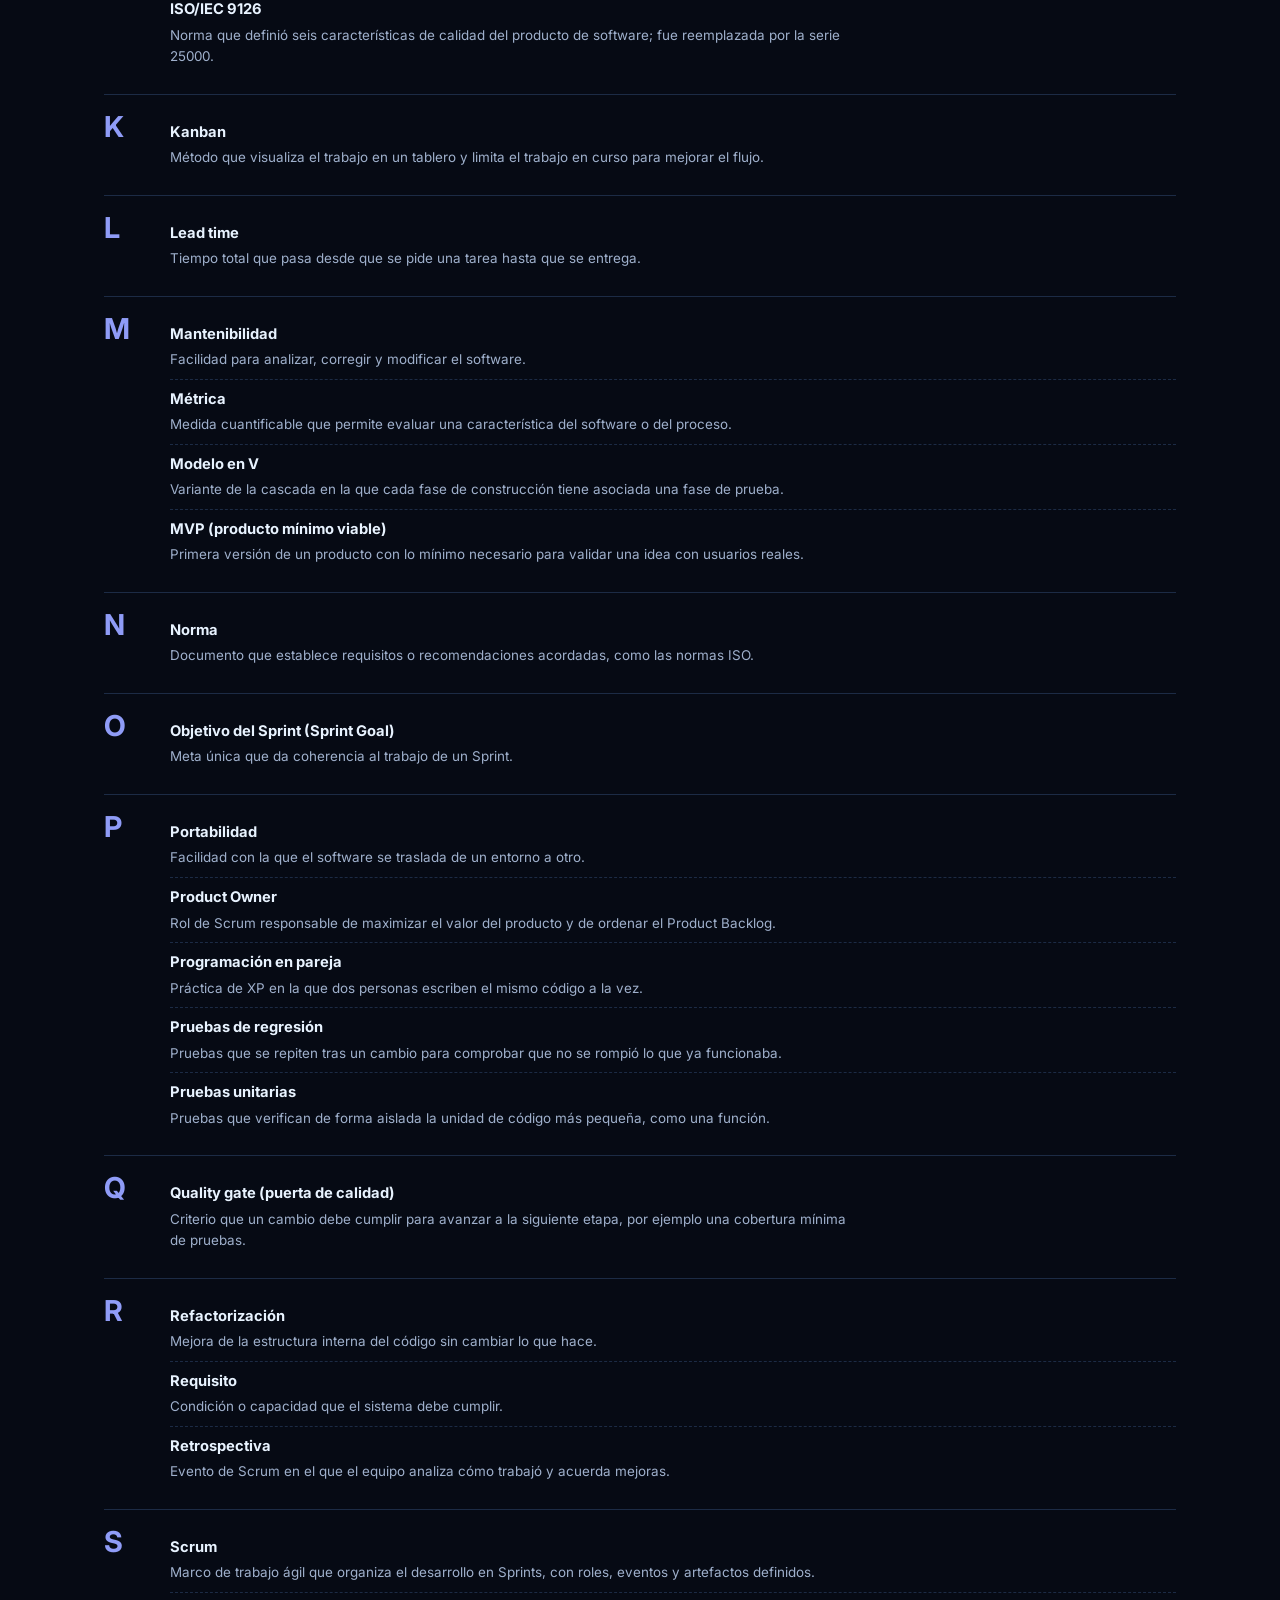
==== commit 62fe6704: "agrego index" ====
--- a/index.html
+++ b/index.html
@@ -17,8 +17,7 @@
       <img src="assets/logo.png" alt="Logo de Cascada F.C.">
       <span class="brand-text">CASCADA F.C.<small>CALIDAD DE SOFTWARE</small></span>
     </a>
-    <button class="nav-toggle" id="navToggle" type="button" aria-label="Abrir menú" aria-expanded="false" aria-controls="primaryNav"><span class="nt-line"></span><span class="nt-line"></span><span class="nt-line"></span></button>
-    <nav class="primary-nav" id="primaryNav" aria-label="Navegación principal"><ul><li><a href="#inicio">Inicio</a></li><li><a href="#gestion">Gestión de procesos</a></li><li><a href="#procesos">Procesos &amp; SDLC</a></li><li><a href="#agiles">Metodologías ágiles</a></li><li><a href="#recursos">Recursos y aprendizaje</a></li><li><a href="#nosotros">Sobre nosotros</a></li></ul></nav>
+    <nav class="primary-nav" aria-label="Navegación principal"><ul><li><a href="#inicio">Inicio</a></li><li><a href="#gestion">Gestión de procesos</a></li><li><a href="#procesos">Procesos &amp; SDLC</a></li><li><a href="#agiles">Metodologías ágiles</a></li><li><a href="#recursos">Recursos y aprendizaje</a></li><li><a href="#nosotros">Sobre nosotros</a></li><li class="nav-tool sep"><a href="comparador.html">Comparador</a></li><li class="nav-tool"><a href="encuesta.html">Encuesta</a></li></ul></nav>
   </div>
 </header>
 
@@ -39,6 +38,11 @@
   <div class="container">
     <h2 class="sections-title">Explorá las secciones</h2>
     <div class="section-cards"><a class="section-card" href="#gestion"><h3>Gestión de la calidad del software</h3><p>Fundamentos, técnicas de aseguramiento, herramientas y estándares ISO 9126 e ISO/IEC 25000.</p><span class="card-link">Ver sección</span></a><a class="section-card" href="#modelos"><h3>Procesos de desarrollo de software &amp; SDLC</h3><p>Modelos tradicionales (cascada, V, iterativo) y metodologías ágiles (Scrum, Kanban, XP).</p><span class="card-link">Ver sección</span></a><a class="section-card" href="#sdlc"><h3>Ciclo de vida del desarrollo (SDLC)</h3><p>Las etapas por las que pasa un software, desde la idea hasta su retiro.</p><span class="card-link">Ver sección</span></a><a class="section-card" href="#recursos"><h3>Recursos y aprendizaje</h3><p>Glosario, preguntas frecuentes, enlaces útiles y ejercicios para practicar.</p><span class="card-link">Ver sección</span></a><a class="section-card" href="#nosotros"><h3>Sobre nosotros</h3><p>Quiénes hacemos el sitio, por qué existe y cómo contactarnos.</p><span class="card-link">Ver sección</span></a></div>
+    <div class="tools-head"><h2 class="sections-title">Herramientas interactivas</h2><span class="tools-sub">Probá qué metodología encaja con tu proyecto</span></div>
+    <div class="grid-2">
+      <a class="tool-link" href="comparador.html"><span class="tool-icon"><svg viewBox="0 0 24 24" fill="none" stroke="currentColor" stroke-width="1.8" stroke-linecap="round" stroke-linejoin="round"><rect x="3" y="4" width="18" height="16" rx="2"/><path d="M3 10h18M10 4v16"/></svg></span><h3>Comparador de Metodologías</h3><p>Seleccioná dos o más metodologías, tradicionales o ágiles, y mirá una tabla con sus características clave: enfoque, roles, flexibilidad y más.</p><span class="card-link">Abrir comparador</span></a>
+      <a class="tool-link" href="encuesta.html"><span class="tool-icon"><svg viewBox="0 0 24 24" fill="none" stroke="currentColor" stroke-width="1.8" stroke-linecap="round" stroke-linejoin="round"><rect x="4" y="4" width="16" height="16" rx="3"/><path d="m8.5 12.5 2.5 2.5 4.5-5"/></svg></span><h3>Encuesta de Preferencias Metodológicas</h3><p>Respondé 9 preguntas sobre tu proyecto (tamaño, complejidad, requisitos cambiantes) y recibí una sugerencia: enfoque tradicional, ágil o híbrido.</p><span class="card-link">Empezar encuesta</span></a>
+    </div>
   </div>
 </section>
 
@@ -55,27 +59,23 @@
       <p class="sub">Dos generaciones del mismo objetivo: definir, de forma medible, qué hace que un software sea bueno. Selecciona una norma para ver su estructura.</p>
       <div data-tabs><div class="tabs" role="tablist" aria-label="Comparación de estándares ISO"><button class="tab-pill" role="tab" id="tab-9126" aria-selected="true" aria-controls="panel-9126">ISO/IEC 9126</button><button class="tab-pill" role="tab" id="tab-25000" aria-selected="false" aria-controls="panel-25000" tabindex="-1">ISO/IEC 25000 (SQuaRE)</button></div><div class="tab-panel" role="tabpanel" id="panel-9126" aria-labelledby="tab-9126"><h3 class="sub-title">Seis características de calidad</h3>
 <p class="sub" style="margin-bottom:20px">Cada característica se divide en subcaracterísticas que se pueden medir, lo que permite evaluar el producto de forma objetiva y no solo por impresión.</p>
-<div class="grid-3"><article class="info-card"><h4><span class="n">01</span>Funcionalidad</h4><p>Mide si el software hace lo que debe hacer: que las funciones existan, sean correctas y cubran las necesidades declaradas por el cliente y las implícitas del contexto de uso.</p><div class="tool-tags"><span>Idoneidad</span><span>Exactitud</span><span>Interoperabilidad</span></div><p class="ex"><b>Ejemplo:</b> un sistema de facturación que calcula bien los impuestos y se integra con el sistema contable.</p></article><article class="info-card"><h4><span class="n">02</span>Fiabilidad</h4><p>Mide la capacidad del software de mantener su nivel de desempeño durante un tiempo y bajo condiciones definidas. Incluye cómo reacciona ante errores o fallos inesperados.</p><div class="tool-tags"><span>Madurez</span><span>Tolerancia a fallos</span><span>Recuperabilidad</span></div><p class="ex"><b>Ejemplo:</b> una app que, tras un corte de conexión, retoma la operación sin perder los datos cargados.</p></article><article class="info-card"><h4><span class="n">03</span>Usabilidad</h4><p>Mide el esfuerzo que necesita el usuario para entender, aprender y operar el sistema. Un software muy completo pero confuso tiene baja usabilidad.</p><div class="tool-tags"><span>Comprensibilidad</span><span>Facilidad de aprendizaje</span><span>Operabilidad</span></div><p class="ex"><b>Ejemplo:</b> un formulario con mensajes de error claros que un usuario nuevo completa sin ayuda.</p></article><article class="info-card"><h4><span class="n">04</span>Eficiencia</h4><p>Relaciona el rendimiento del software con la cantidad de recursos que consume: tiempos de respuesta, uso de memoria, procesador y red bajo una carga determinada.</p><div class="tool-tags"><span>Comportamiento temporal</span><span>Uso de recursos</span></div><p class="ex"><b>Ejemplo:</b> una consulta que responde en menos de un segundo sin saturar el servidor.</p></article><article class="info-card"><h4><span class="n">05</span>Mantenibilidad</h4><p>Mide qué tan fácil es analizar, corregir y modificar el software para arreglar errores, mejorar funciones o adaptarlo a cambios. Impacta directamente en el costo a largo plazo.</p><div class="tool-tags"><span>Analizabilidad</span><span>Modificabilidad</span><span>Estabilidad</span></div><p class="ex"><b>Ejemplo:</b> un código bien ordenado, donde corregir un error lleva horas y no semanas.</p></article><article class="info-card"><h4><span class="n">06</span>Portabilidad</h4><p>Mide la facilidad con la que el software se traslada de un entorno a otro: distintos sistemas operativos, dispositivos o plataformas, sin rehacerlo desde cero.</p><div class="tool-tags"><span>Adaptabilidad</span><span>Instalabilidad</span><span>Coexistencia</span></div><p class="ex"><b>Ejemplo:</b> una aplicación que funciona igual en Windows, macOS y Linux con una instalación simple.</p></article></div>
+<div class="grid-3"><article class="info-card"><h4><span class="n">01</span>Funcionalidad</h4><p>Mide si el software hace lo que debe hacer: que las funciones existan, sean correctas y cubran las necesidades declaradas por el cliente y las implícitas del contexto de uso.</p><p class="ex"><b>Ejemplo:</b> un sistema de facturación que calcula bien los impuestos y se integra con el sistema contable.</p></article><article class="info-card"><h4><span class="n">02</span>Fiabilidad</h4><p>Mide la capacidad del software de mantener su nivel de desempeño durante un tiempo y bajo condiciones definidas. Incluye cómo reacciona ante errores o fallos inesperados.</p><p class="ex"><b>Ejemplo:</b> una app que, tras un corte de conexión, retoma la operación sin perder los datos cargados.</p></article><article class="info-card"><h4><span class="n">03</span>Usabilidad</h4><p>Mide el esfuerzo que necesita el usuario para entender, aprender y operar el sistema. Un software muy completo pero confuso tiene baja usabilidad.</p><p class="ex"><b>Ejemplo:</b> un formulario con mensajes de error claros que un usuario nuevo completa sin ayuda.</p></article><article class="info-card"><h4><span class="n">04</span>Eficiencia</h4><p>Relaciona el rendimiento del software con la cantidad de recursos que consume: tiempos de respuesta, uso de memoria, procesador y red bajo una carga determinada.</p><p class="ex"><b>Ejemplo:</b> una consulta que responde en menos de un segundo sin saturar el servidor.</p></article><article class="info-card"><h4><span class="n">05</span>Mantenibilidad</h4><p>Mide qué tan fácil es analizar, corregir y modificar el software para arreglar errores, mejorar funciones o adaptarlo a cambios. Impacta directamente en el costo a largo plazo.</p><p class="ex"><b>Ejemplo:</b> un código bien ordenado, donde corregir un error lleva horas y no semanas.</p></article><article class="info-card"><h4><span class="n">06</span>Portabilidad</h4><p>Mide la facilidad con la que el software se traslada de un entorno a otro: distintos sistemas operativos, dispositivos o plataformas, sin rehacerlo desde cero.</p><p class="ex"><b>Ejemplo:</b> una aplicación que funciona igual en Windows, macOS y Linux con una instalación simple.</p></article></div>
 <div class="note-row"><div class="note"><p><b>Contexto:</b> publicada en 1991 y revisada en 2001, ISO/IEC 9126 fue el primer modelo ampliamente adoptado para evaluar la calidad del producto de software. Distingue calidad interna, externa y en uso.</p></div>
 <div class="note"><p><b>Limitación:</b> está centrada casi exclusivamente en la <b>calidad del producto</b>; no cubre en profundidad la calidad en uso ni la calidad de los datos, y por eso fue reemplazada por la serie 25000.</p></div></div></div><div class="tab-panel" role="tabpanel" id="panel-25000" aria-labelledby="tab-25000" hidden><h3 class="sub-title">Modelo SQuaRE</h3>
 <p class="sub" style="margin-bottom:20px">SQuaRE (<em>Software product Quality Requirements and Evaluation</em>) reúne en una sola familia de normas los requisitos, las métricas y la evaluación de calidad. Se apoya en tres modelos de calidad (uso, producto y datos) y en tres procesos que los acompañan: requisitos, medición y evaluación.</p>
-<div class="grid-3"><article class="info-card"><h4><span class="n">01</span>Calidad de uso</h4><p>Evalúa qué tan bien el software cumple los objetivos de personas reales en un contexto concreto. No mira el código, sino el resultado que obtiene el usuario al trabajar con el sistema.</p><div class="tool-tags"><span>Efectividad</span><span>Eficiencia</span><span>Satisfacción</span></div><p class="ex"><b>Ejemplo:</b> una app de turnos médicos con la que un paciente nuevo reserva su turno en pocos minutos, sin ayuda y sin errores.</p></article><article class="info-card"><h4><span class="n">02</span>Calidad de producto</h4><p>Retoma las características de ISO 9126 y las amplía: separa la seguridad como característica propia y agrega la compatibilidad. Se define en la norma ISO/IEC 25010.</p><div class="tool-tags"><span>Seguridad</span><span>Compatibilidad</span><span>Ocho características</span></div><p class="ex"><b>Ejemplo:</b> un servicio web que protege los datos de sus usuarios y convive con otros sistemas sin conflictos.</p></article><article class="info-card"><h4><span class="n">03</span>Calidad de datos</h4><p>Evalúa la calidad de la información que el sistema almacena y procesa, porque un software impecable pierde valor si trabaja con datos incorrectos. Se define en la norma ISO/IEC 25012.</p><div class="tool-tags"><span>Exactitud</span><span>Completitud</span><span>Actualidad</span></div><p class="ex"><b>Ejemplo:</b> una base de clientes sin duplicados, con direcciones completas y datos al día.</p></article><article class="info-card"><h4><span class="n">04</span>Requisitos de calidad</h4><p>Ayuda a definir qué nivel de calidad se necesita antes de construir, traduciendo las necesidades de usuarios y del negocio en requisitos concretos y medibles sobre el producto y su uso. Se define en la norma ISO/IEC 25030.</p><div class="tool-tags"><span>Necesidades del usuario</span><span>Requisitos medibles</span><span>Antes de construir</span></div><p class="ex"><b>Ejemplo:</b> si el cliente pide que el sistema sea "rápido", se traduce en un requisito medible: mostrar el listado de productos en menos de 2 segundos con 100 usuarios conectados.</p></article><article class="info-card"><h4><span class="n">05</span>Medición de calidad</h4><p>Define cómo medir las características del modelo mediante métricas, para que la calidad sea algo verificable y comparable y no una opinión. Se define en la norma ISO/IEC 25020.</p><div class="tool-tags"><span>Métricas</span><span>Indicadores</span><span>Comparable</span></div><p class="ex"><b>Ejemplo:</b> medir la cantidad de fallos cada mil operaciones y el tiempo promedio de respuesta, para comparar una versión del sistema con la anterior.</p></article><article class="info-card"><h4><span class="n">06</span>Evaluación de calidad</h4><p>Establece el proceso para evaluar un producto: decidir qué se evalúa, aplicar las mediciones, compararlas con los criterios y emitir un juicio. Sirve a desarrolladores, compradores y evaluadores independientes. Se define en la norma ISO/IEC 25040.</p><div class="tool-tags"><span>Desarrolladores</span><span>Compradores</span><span>Evaluadores independientes</span></div><p class="ex"><b>Ejemplo:</b> una revisión previa a la entrega que compara los resultados de las pruebas con los requisitos acordados con el cliente.</p></article></div>
+<div class="grid-3"><article class="info-card"><h4><span class="n">01</span>Calidad de uso</h4><p>Evalúa qué tan bien el software cumple los objetivos de personas reales en un contexto concreto. No mira el código, sino el resultado que obtiene el usuario al trabajar con el sistema.</p></article><article class="info-card"><h4><span class="n">02</span>Calidad de producto</h4><p>Retoma las características de ISO 9126 y las amplía: separa la seguridad como característica propia y agrega la compatibilidad. Se define en la norma ISO/IEC 25010.</p><p class="ex"><b>Ejemplo:</b> un servicio web que protege los datos de sus usuarios y convive con otros sistemas sin conflictos.</p></article><article class="info-card"><h4><span class="n">03</span>Calidad de datos</h4><p>Evalúa la calidad de la información que el sistema almacena y procesa, porque un software impecable pierde valor si trabaja con datos incorrectos. Se define en la norma ISO/IEC 25012.</p><p class="ex"><b>Ejemplo:</b> una base de clientes sin duplicados, con direcciones completas y datos al día.</p></article><article class="info-card"><h4><span class="n">04</span>Requisitos de calidad</h4><p>Ayuda a definir qué nivel de calidad se necesita antes de construir, traduciendo las necesidades de usuarios y del negocio en requisitos concretos y medibles sobre el producto y su uso. Se define en la norma ISO/IEC 25030.</p></article><article class="info-card"><h4><span class="n">05</span>Medición de calidad</h4><p>Define cómo medir las características del modelo mediante métricas, para que la calidad sea algo verificable y comparable y no una opinión. Se define en la norma ISO/IEC 25020.</p></article><article class="info-card"><h4><span class="n">06</span>Evaluación de calidad</h4><p>Establece el proceso para evaluar un producto: decidir qué se evalúa, aplicar las mediciones, compararlas con los criterios y emitir un juicio. Sirve a desarrolladores, compradores y evaluadores independientes. Se define en la norma ISO/IEC 25040.</p><p class="ex"><b>Ejemplo:</b> una revisión previa a la entrega que compara los resultados de las pruebas con los requisitos acordados con el cliente.</p></article></div>
 <div class="note-row"><div class="note"><p><b>Contexto:</b> sucesora de ISO 9126, la serie 25000 integra requisitos, métricas y evaluación en una sola familia. La norma 25000 es la guía general, la 25001 cubre la planificación y gestión, y la 25011 agrega un modelo de calidad para servicios.</p></div>
 <div class="note"><p><b>Diferencia clave:</b> amplía el foco a la <b>experiencia de uso</b> y a la <b>calidad de los datos</b>, además de la calidad del producto que ya cubría ISO 9126.</p></div></div></div></div>
     </div>
     <div class="block" id="tecnicas">
       <h2 class="sec-title">Técnicas de aseguramiento de la calidad</h2>
       <p class="sub">Formas de probar el software para detectar errores a tiempo. Se combinan entre sí: ninguna técnica por sí sola alcanza para asegurar la calidad.</p>
-      <div class="grid-4"><article class="tool-card"><h3><span class="n">01</span>Pruebas de caja blanca</h3><span class="tag">Con acceso al código</span><p>Analizan el funcionamiento interno del código. El tester conoce cómo está construido el programa y verifica caminos, condiciones, bucles e instrucciones.</p><div class="tool-tags"><span>Código interno</span><span>Pruebas unitarias</span><span>Caminos y condiciones</span></div><p class="ex"><b>Uso típico:</b> pruebas unitarias que escribe el propio desarrollador para probar distintas funciones del código interno.</p></article><article class="tool-card"><h3><span class="n">02</span>Pruebas de caja negra</h3><span class="tag">Sin acceso al código</span><p>Evalúan el sistema desde afuera, sin conocer ni analizar su código interno. Se ingresan datos y se comprueba si la salida obtenida es la esperada.</p><div class="tool-tags"><span>Entradas y salidas</span><span>Funcionales</span><span>Aceptación</span></div><p class="ex"><b>Uso típico:</b> pruebas funcionales o de aceptación que realiza un evaluador o usuario desde afuera, validando solo entradas y salidas sin ver el código.</p></article><article class="tool-card"><h3><span class="n">03</span>Pruebas de integración</h3><span class="tag">Entre componentes</span><p>Comprueban que diferentes módulos o componentes del sistema funcionen correctamente al trabajar juntos, sobre todo en sus interfaces y en el intercambio de datos.</p><div class="tool-tags"><span>Interfaces</span><span>APIs</span><span>Módulos</span></div><p class="ex"><b>Uso típico:</b> verificar que diferentes módulos, APIs o bases de datos se comunican y transfieren datos correctamente entre sí al conectarse.</p></article><article class="tool-card"><h3><span class="n">04</span>Automatización de pruebas</h3><span class="tag">Pruebas repetibles</span><p>Consiste en utilizar herramientas o scripts para ejecutar pruebas automáticamente, en lugar de hacerlas manualmente cada vez.</p><div class="tool-tags"><span>Scripts</span><span>Ejecución automática</span><span>Regresión</span></div><p class="ex"><b>Uso típico:</b> correr todas las pruebas de forma automática cada vez que se sube un cambio al proyecto, para evitar errores sorpresa.</p></article></div>
+      <div class="grid-4"><article class="tool-card"><h3><span class="n">01</span>Pruebas de caja blanca</h3><span class="tag">Con acceso al código</span><p>Analizan el funcionamiento interno del código. El tester conoce cómo está construido el programa y verifica caminos, condiciones, bucles e instrucciones.</p><p class="ex"><b>Uso típico:</b> pruebas unitarias que escribe el propio desarrollador para probar distintas funciones del código interno.</p></article><article class="tool-card"><h3><span class="n">02</span>Pruebas de caja negra</h3><span class="tag">Sin acceso al código</span><p>Evalúan el sistema desde afuera, sin conocer ni analizar su código interno. Se ingresan datos y se comprueba si la salida obtenida es la esperada.</p><p class="ex"><b>Uso típico:</b> pruebas funcionales o de aceptación que realiza un evaluador o usuario desde afuera, validando solo entradas y salidas sin ver el código.</p></article><article class="tool-card"><h3><span class="n">03</span>Pruebas de integración</h3><span class="tag">Entre componentes</span><p>Comprueban que diferentes módulos o componentes del sistema funcionen correctamente al trabajar juntos, sobre todo en sus interfaces y en el intercambio de datos.</p><p class="ex"><b>Uso típico:</b> verificar que diferentes módulos, APIs o bases de datos se comunican y transfieren datos correctamente entre sí al conectarse.</p></article><article class="tool-card"><h3><span class="n">04</span>Automatización de pruebas</h3><span class="tag">Pruebas repetibles</span><p>Consiste en utilizar herramientas o scripts para ejecutar pruebas automáticamente, en lugar de hacerlas manualmente cada vez.</p><p class="ex"><b>Uso típico:</b> correr todas las pruebas de forma automática cada vez que se sube un cambio al proyecto, para evitar errores sorpresa.</p></article></div>
     </div>
     <div class="block" id="herramientas">
       <h2 class="sec-title">Herramientas de calidad</h2>
       <p class="sub">Herramientas muy usadas para analizar el código, gestionar el trabajo y automatizar pruebas durante el desarrollo.</p>
-      <div class="tool-search"><svg viewBox="0 0 24 24" aria-hidden="true" focusable="false"><circle cx="11" cy="11" r="7"/><path d="m20 20-3.5-3.5"/></svg><input type="search" id="toolSearch" placeholder="Buscar herramienta, tipo o etiqueta..." aria-label="Buscar herramienta, tipo o etiqueta" autocomplete="off"></div>
-      <div class="tool-filter" role="group" aria-label="Filtrar herramientas por categoría"><button type="button" class="filter-chip" data-filter="todas" aria-pressed="true"><span>Todas</span><span class="filter-count"></span></button><button type="button" class="filter-chip" data-filter="analisis" aria-pressed="false"><span>Análisis de código</span><span class="filter-count"></span></button><button type="button" class="filter-chip" data-filter="gestion" aria-pressed="false"><span>Gestión</span><span class="filter-count"></span></button><button type="button" class="filter-chip" data-filter="web" aria-pressed="false"><span>Pruebas web</span><span class="filter-count"></span></button><button type="button" class="filter-chip" data-filter="apis" aria-pressed="false"><span>APIs y unitarias</span><span class="filter-count"></span></button><button type="button" class="filter-chip" data-filter="rendimiento" aria-pressed="false"><span>Rendimiento y seguridad</span><span class="filter-count"></span></button><button type="button" class="filter-chip" data-filter="ci" aria-pressed="false"><span>Integración continua</span><span class="filter-count"></span></button></div>
-      <p class="filter-status" id="toolStatus" role="status" aria-live="polite"></p>
-      <div class="grid-4" id="toolsGrid"><article class="tool-card" data-category="analisis"><h3><span class="n">01</span>SonarQube</h3><span class="tag">Análisis de código</span><p>Es una herramienta que analiza el código fuente para detectar errores, vulnerabilidades, código duplicado y problemas de mantenimiento.</p><div class="tool-tags"><span>Análisis estático</span><span>Vulnerabilidades</span><span>Código duplicado</span></div><p class="ex"><b>Uso típico:</b> revisar cada cambio antes de integrarlo y mostrar en un tablero cuántos errores y vulnerabilidades tiene el proyecto.</p></article><article class="tool-card" data-category="gestion"><h3><span class="n">02</span>Jira Software</h3><span class="tag">Gestión de proyectos</span><p>Es una herramienta para gestionar proyectos, tareas, errores e incidencias. Permite asignar tareas, seguir su progreso y controlar los problemas encontrados durante el desarrollo.</p><div class="tool-tags"><span>Tareas</span><span>Incidencias</span><span>Seguimiento</span></div><p class="ex"><b>Uso típico:</b> gestionar el proyecto mediante tableros donde se reportan, asignan y coordinan las tareas, errores (bugs) y requerimientos del equipo de calidad.</p></article><article class="tool-card" data-category="web"><h3><span class="n">03</span>Playwright</h3><span class="tag">Pruebas web</span><p>Es una herramienta para automatizar pruebas de aplicaciones web. Permite simular acciones de un usuario, como hacer clic, completar formularios o verificar resultados.</p><div class="tool-tags"><span>Pruebas end-to-end</span><span>Varios navegadores</span><span>Formularios</span></div><p class="ex"><b>Uso típico:</b> escribir código para automatizar de forma rápida y moderna las pruebas que simulan los clics, flujos y navegación de un usuario real en el navegador web.</p></article><article class="tool-card" data-category="apis"><h3><span class="n">04</span>Postman</h3><span class="tag">Pruebas de APIs</span><p>Es una herramienta para probar APIs, enviando solicitudes y comprobando las respuestas que devuelve el sistema. Permite verificar si los servicios responden correctamente.</p><div class="tool-tags"><span>Solicitudes HTTP</span><span>Colecciones</span><span>Respuestas</span></div><p class="ex"><b>Uso típico:</b> enviar peticiones manuales o automáticas a las APIs (endpoints) para verificar que el sistema responde con los datos correctos.</p></article><article class="tool-card" data-category="analisis"><h3><span class="n">05</span>ESLint</h3><span class="tag">Análisis de código</span><p>Es una herramienta que revisa el código JavaScript y TypeScript mientras se escribe, y marca errores, malas prácticas y desvíos del estilo acordado por el equipo.</p><div class="tool-tags"><span>Linter</span><span>JavaScript</span><span>Estilo de código</span></div><p class="ex"><b>Uso típico:</b> avisar en el editor que una variable no se usa y corregir automáticamente los casos simples antes de subir el código.</p></article><article class="tool-card" data-category="gestion"><h3><span class="n">06</span>TestRail</h3><span class="tag">Gestión de pruebas</span><p>Es una plataforma para organizar casos de prueba, agruparlos en planes y registrar los resultados de cada ejecución, con reportes para el equipo.</p><div class="tool-tags"><span>Casos de prueba</span><span>Planes</span><span>Reportes</span></div><p class="ex"><b>Uso típico:</b> armar el plan de pruebas de una versión y ver cuántos casos pasaron, fallaron o siguen pendientes.</p></article><article class="tool-card" data-category="web"><h3><span class="n">07</span>Selenium</h3><span class="tag">Pruebas web</span><p>Es un conjunto de herramientas para automatizar navegadores web. Permite escribir scripts que abren una página, interactúan con ella y comprueban lo que se muestra.</p><div class="tool-tags"><span>Automatización</span><span>Navegadores</span><span>WebDriver</span></div><p class="ex"><b>Uso típico:</b> repetir en varios navegadores el mismo recorrido de un usuario, como iniciar sesión y completar una compra.</p></article><article class="tool-card" data-category="web"><h3><span class="n">08</span>Cypress</h3><span class="tag">Pruebas web</span><p>Es una herramienta para probar aplicaciones web directamente en el navegador. Muestra en tiempo real cada paso de la prueba, lo que facilita encontrar dónde falla.</p><div class="tool-tags"><span>Pruebas end-to-end</span><span>Tiempo real</span><span>JavaScript</span></div><p class="ex"><b>Uso típico:</b> escribir pruebas de extremo a extremo y ver paso a paso qué hizo la prueba cuando algo falla.</p></article><article class="tool-card" data-category="apis"><h3><span class="n">09</span>JUnit</h3><span class="tag">Pruebas unitarias</span><p>Es el marco de pruebas unitarias más usado en Java. Permite escribir pequeñas pruebas que comprueban que cada parte del código devuelve el resultado esperado.</p><div class="tool-tags"><span>Java</span><span>Pruebas unitarias</span><span>Aserciones</span></div><p class="ex"><b>Uso típico:</b> verificar con aserciones que un método calcula bien un total antes de integrarlo al resto del sistema.</p></article><article class="tool-card" data-category="rendimiento"><h3><span class="n">10</span>Apache JMeter</h3><span class="tag">Pruebas de rendimiento</span><p>Es una herramienta para medir el rendimiento de aplicaciones. Simula muchos usuarios a la vez y registra los tiempos de respuesta del sistema.</p><div class="tool-tags"><span>Carga</span><span>Estrés</span><span>Tiempos de respuesta</span></div><p class="ex"><b>Uso típico:</b> simular cientos de usuarios entrando al mismo tiempo para saber cuándo el sistema empieza a responder lento.</p></article><article class="tool-card" data-category="rendimiento"><h3><span class="n">11</span>OWASP ZAP</h3><span class="tag">Pruebas de seguridad</span><p>Es una herramienta gratuita para encontrar vulnerabilidades en aplicaciones web. Analiza el sitio como lo haría un atacante y reporta los puntos débiles.</p><div class="tool-tags"><span>Seguridad web</span><span>Escaneo</span><span>Vulnerabilidades</span></div><p class="ex"><b>Uso típico:</b> escanear una aplicación antes de publicarla para detectar fallas de seguridad comunes.</p></article><article class="tool-card" data-category="ci"><h3><span class="n">12</span>Jenkins</h3><span class="tag">Integración continua</span><p>Es un servidor de automatización que ejecuta tareas cada vez que cambia el código: compila, corre las pruebas y avisa el resultado al equipo.</p><div class="tool-tags"><span>Pipelines</span><span>Automatización</span><span>Despliegue</span></div><p class="ex"><b>Uso típico:</b> configurar un pipeline que corre todas las pruebas automáticamente cada vez que alguien sube un cambio.</p></article></div>
-      <p class="tools-empty" id="toolsEmpty" hidden>No encontramos herramientas con esa búsqueda. Probá con otra palabra o elegí otra categoría.</p>
+      <div class="grid-4"><article class="tool-card"><h3><span class="n">01</span>SonarQube</h3><span class="tag">Análisis de código</span><p>Es una herramienta que analiza el código fuente para detectar errores, vulnerabilidades, código duplicado y problemas de mantenimiento.</p><p class="ex"><b>Uso típico:</b> revisar cada cambio antes de integrarlo y mostrar en un tablero cuántos errores y vulnerabilidades tiene el proyecto.</p></article><article class="tool-card"><h3><span class="n">02</span>Jira Software</h3><span class="tag">Gestión de proyectos</span><p>Es una herramienta para gestionar proyectos, tareas, errores e incidencias. Permite asignar tareas, seguir su progreso y controlar los problemas encontrados durante el desarrollo.</p><p class="ex"><b>Uso típico:</b> gestionar el proyecto mediante tableros donde se reportan, asignan y coordinan las tareas, errores (bugs) y requerimientos del equipo de calidad.</p></article><article class="tool-card"><h3><span class="n">03</span>Playwright</h3><span class="tag">Pruebas web</span><p>Es una herramienta para automatizar pruebas de aplicaciones web. Permite simular acciones de un usuario, como hacer clic, completar formularios o verificar resultados.</p><p class="ex"><b>Uso típico:</b> escribir código para automatizar de forma rápida y moderna las pruebas que simulan los clics, flujos y navegación de un usuario real en el navegador web.</p></article><article class="tool-card"><h3><span class="n">04</span>Postman</h3><span class="tag">Pruebas de APIs</span><p>Es una herramienta para probar APIs, enviando solicitudes y comprobando las respuestas que devuelve el sistema. Permite verificar si los servicios responden correctamente.</p><p class="ex"><b>Uso típico:</b> enviar peticiones manuales o automáticas a las APIs (endpoints) para verificar que el sistema responde con los datos correctos.</p></article></div>
     </div>
   </div>
 </section>
@@ -86,10 +86,6 @@
       <span class="kicker">Procesos de desarrollo de software</span>
       <h2 class="sec-title">Ciclo de vida del desarrollo (SDLC)</h2>
       <p class="sub">Las etapas por las que pasa un software, desde que es una idea hasta que está en uso, y por qué cada una importa para la calidad del producto final.</p>
-      <div class="sdlc-controls" id="sdlcControls" hidden>
-        <div class="sdlc-stepper" id="sdlcStepper" role="group" aria-label="Etapas del SDLC"><button type="button" class="sdlc-step" data-step="0"><span class="sdlc-num">1</span><span class="sdlc-name">Requisitos</span></button><button type="button" class="sdlc-step" data-step="1"><span class="sdlc-num">2</span><span class="sdlc-name">Diseño</span></button><button type="button" class="sdlc-step" data-step="2"><span class="sdlc-num">3</span><span class="sdlc-name">Implementación</span></button><button type="button" class="sdlc-step" data-step="3"><span class="sdlc-num">4</span><span class="sdlc-name">Pruebas</span></button><button type="button" class="sdlc-step" data-step="4"><span class="sdlc-num">5</span><span class="sdlc-name">Despliegue</span></button><button type="button" class="sdlc-step" data-step="5"><span class="sdlc-num">6</span><span class="sdlc-name">Mantenimiento</span></button></div>
-        <div class="sdlc-bar"><p class="sdlc-status" id="sdlcStatus" role="status" aria-live="polite"></p><div class="sdlc-nav"><button type="button" class="btn btn-ghost btn-pill" id="sdlcPrev">← Anterior</button><button type="button" class="btn btn-ghost btn-pill" id="sdlcNext">Siguiente →</button></div></div> 
-      </div>
       <div class="split">
         <ol class="timeline"><li class="tl-item" tabindex="0"><span class="tl-dot" aria-hidden="true"></span><span class="tl-step">Etapa 1</span><h3>Requisitos</h3><p>Se define qué debe hacer el sistema junto con las partes interesadas, y se planifica el alcance, el tiempo y los recursos.</p><p class="why"><strong>Por qué importa:</strong> un requisito mal entendido se vuelve caro de corregir más adelante.</p></li><li class="tl-item" tabindex="0"><span class="tl-dot" aria-hidden="true"></span><span class="tl-step">Etapa 2</span><h3>Diseño</h3><p>Se decide la arquitectura, la estructura de datos y las decisiones técnicas antes de escribir código.</p><p class="why"><strong>Por qué importa:</strong> evita rehacer trabajo y facilita el mantenimiento futuro.</p></li><li class="tl-item" tabindex="0"><span class="tl-dot" aria-hidden="true"></span><span class="tl-step">Etapa 3</span><h3>Implementación</h3><p>Se programa el software siguiendo lo definido en el diseño.</p><p class="why"><strong>Por qué importa:</strong> convierte las ideas y los planos en un producto que funciona.</p></li><li class="tl-item" tabindex="0"><span class="tl-dot" aria-hidden="true"></span><span class="tl-step">Etapa 4</span><h3>Pruebas</h3><p>Se verifica que el sistema cumpla los requisitos, con distintas técnicas y niveles de prueba.</p><p class="why"><strong>Por qué importa:</strong> detecta los defectos antes de que lleguen al usuario.</p></li><li class="tl-item" tabindex="0"><span class="tl-dot" aria-hidden="true"></span><span class="tl-step">Etapa 5</span><h3>Despliegue</h3><p>Se pone el sistema en producción para que lo usen los usuarios finales.</p><p class="why"><strong>Por qué importa:</strong> es el momento en que el software empieza a dar valor real.</p></li><li class="tl-item" tabindex="0"><span class="tl-dot" aria-hidden="true"></span><span class="tl-step">Etapa 6</span><h3>Mantenimiento</h3><p>Se corrigen errores, se mejora y se hace evolucionar el software que ya está en uso.</p><p class="why"><strong>Por qué importa:</strong> suele concentrar gran parte del costo total del software a lo largo de su vida.</p></li></ol>
         <div class="sdlc-side">
@@ -105,34 +101,117 @@
       <span class="pill-tag">Modelos tradicionales</span>
       <h2 class="sec-title">Tres formas clásicas de <span class="accent">organizar las etapas</span></h2>
       <p class="sub">Todos los modelos recorren las mismas etapas del SDLC; lo que cambia es el orden, cuánto se repite cada una y cuándo ve el cliente un resultado. Compará el modelo en cascada, el modelo en V y el iterativo e incremental, con sus ventajas, desventajas y cuándo conviene cada uno.</p>
-      <div class="modelos" data-modelos><div class="modelos-nav"><div class="tabs" role="tablist" aria-label="Modelos tradicionales de desarrollo"><button class="model-tab" type="button" role="tab" id="tab-cascada" aria-selected="true" aria-controls="panel-cascada">Cascada</button><button class="model-tab" type="button" role="tab" id="tab-v" aria-selected="false" aria-controls="panel-v" tabindex="-1">Modelo en V</button><button class="model-tab" type="button" role="tab" id="tab-iterativo" aria-selected="false" aria-controls="panel-iterativo" tabindex="-1">Iterativo e incremental</button></div><div class="modelos-step"><button type="button" class="btn btn-ghost btn-pill" data-modelos-prev aria-label="Modelo anterior" disabled>← Anterior</button><span class="modelos-count" data-modelos-count role="status" aria-live="polite">1 / 3</span><button type="button" class="btn btn-ghost btn-pill" data-modelos-next aria-label="Modelo siguiente">Siguiente →</button></div></div><div class="tab-panel" role="tabpanel" id="panel-cascada" aria-labelledby="tab-cascada" tabindex="0"><div class="split"><div>
+      <div data-tabs><div class="tabs" role="tablist" aria-label="Modelos tradicionales de desarrollo"><button class="tab-pill" role="tab" id="tab-cascada" aria-selected="true" aria-controls="panel-cascada">Cascada</button><button class="tab-pill" role="tab" id="tab-v" aria-selected="false" aria-controls="panel-v" tabindex="-1">Modelo en V</button><button class="tab-pill" role="tab" id="tab-iterativo" aria-selected="false" aria-controls="panel-iterativo" tabindex="-1">Iterativo e incremental</button></div><div class="tab-panel" role="tabpanel" id="panel-cascada" aria-labelledby="tab-cascada"><div class="split"><div>
 <h3 class="sub-title">Modelo en cascada</h3>
 <p class="model-text">Las fases se completan una tras otra, sin volver atrás: requisitos, diseño, implementación, pruebas, despliegue y mantenimiento. Cada fase termina con un entregable aprobado antes de pasar a la siguiente.</p>
 <div class="pc"><div class="pros"><h4>Ventajas</h4><ul><li>Estructura simple y fácil de gestionar</li><li>Documentación completa por fase</li><li>Hitos y responsabilidades claros</li><li>Plazos y costos fáciles de planificar</li></ul></div><div class="cons"><h4>Desventajas</h4><ul><li>Cambiar requisitos es costoso</li><li>Las pruebas llegan tarde</li><li>El cliente ve el producto al final</li><li>Los errores de diseño se descubren tarde</li></ul></div></div>
 <div class="when"><h4>Cuándo usarlo</h4><p>Cuando los requisitos son estables y están bien definidos de antemano: proyectos regulados, contratos cerrados con alcance fijo o sistemas pequeños y bien conocidos.</p></div>
-</div><figure class="fig"><img src="cascada.svg" width="660" height="394" loading="lazy" decoding="async" alt="Modelo en cascada: seis fases en escalera (requisitos, diseño, implementación, pruebas, despliegue y mantenimiento); cada una empieza cuando termina la anterior."><figcaption>Modelo en cascada: cada fase empieza cuando termina la anterior.</figcaption></figure></div></div><div class="tab-panel" role="tabpanel" id="panel-v" aria-labelledby="tab-v" tabindex="0" hidden><div class="split"><div>
+</div><div class="diagram"><svg viewBox="0 0 330 240" role="img" aria-label="Modelo en cascada: seis fases en escalera"><path class="svg-line" d="M22 38 V61 H44"/><path class="svg-line" d="M58 76 V99 H80"/><path class="svg-line" d="M94 114 V137 H116"/><path class="svg-line" d="M130 152 V175 H152"/><path class="svg-line" d="M166 190 V213 H188"/><rect class="svg-box" x="8" y="8" width="124" height="30" rx="6"/><circle class="svg-num" cx="23" cy="23" r="8.5"/><text class="svg-numt" x="23" y="26.2" text-anchor="middle" font-size="9">1</text><text class="svg-t" x="38" y="27" font-size="10">Requisitos</text><rect class="svg-box" x="44" y="46" width="124" height="30" rx="6"/><circle class="svg-num" cx="59" cy="61" r="8.5"/><text class="svg-numt" x="59" y="64.2" text-anchor="middle" font-size="9">2</text><text class="svg-t" x="74" y="65" font-size="10">Diseño</text><rect class="svg-box" x="80" y="84" width="124" height="30" rx="6"/><circle class="svg-num" cx="95" cy="99" r="8.5"/><text class="svg-numt" x="95" y="102.2" text-anchor="middle" font-size="9">3</text><text class="svg-t" x="110" y="103" font-size="10">Implementación</text><rect class="svg-box" x="116" y="122" width="124" height="30" rx="6"/><circle class="svg-num" cx="131" cy="137" r="8.5"/><text class="svg-numt" x="131" y="140.2" text-anchor="middle" font-size="9">4</text><text class="svg-t" x="146" y="141" font-size="10">Pruebas</text><rect class="svg-box" x="152" y="160" width="124" height="30" rx="6"/><circle class="svg-num" cx="167" cy="175" r="8.5"/><text class="svg-numt" x="167" y="178.2" text-anchor="middle" font-size="9">5</text><text class="svg-t" x="182" y="179" font-size="10">Despliegue</text><rect class="svg-box" x="188" y="198" width="124" height="30" rx="6"/><circle class="svg-num" cx="203" cy="213" r="8.5"/><text class="svg-numt" x="203" y="216.2" text-anchor="middle" font-size="9">6</text><text class="svg-t" x="218" y="217" font-size="10">Mantenimiento</text></svg><p class="cap">Cada fase empieza cuando termina la anterior.</p></div></div></div><div class="tab-panel" role="tabpanel" id="panel-v" aria-labelledby="tab-v" hidden><div class="split"><div>
 <h3 class="sub-title">Modelo en V</h3>
 <p class="model-text">Es una variante del modelo en cascada que agrega una idea clave: a cada fase de construcción le corresponde un nivel de prueba, y esas pruebas se planifican desde el comienzo. Al bajar por la V se define y se construye; al subir, se verifica y se valida.</p>
 <div class="pc"><div class="pros"><h4>Ventajas</h4><ul><li>Pruebas planificadas desde el inicio</li><li>Detecta defectos antes que la cascada pura</li><li>Cada requisito tiene su prueba asociada</li><li>Adecuado cuando la calidad es crítica</li></ul></div><div class="cons"><h4>Desventajas</h4><ul><li>Igual de rígido ante cambios de requisitos</li><li>No produce versiones funcionales tempranas</li><li>Exige mucha documentación</li><li>Volver atrás es costoso</li></ul></div></div>
 <div class="when"><h4>Cuándo usarlo</h4><p>En sistemas donde un fallo es grave y la verificación es obligatoria, como software médico, automotriz o aeroespacial, siempre que los requisitos sean estables.</p></div>
-</div><figure class="fig"><img src="modelo-v.svg" width="760" height="400" loading="lazy" decoding="async" alt="Modelo en V: cada fase de construcción (requisitos, diseño de arquitectura, diseño detallado) tiene su nivel de prueba a la misma altura; la implementación está en el vértice."><figcaption>Modelo en V: cada nivel de construcción se contrasta con su prueba correspondiente. Las pruebas unitarias se hacen junto a la implementación.</figcaption></figure></div></div><div class="tab-panel" role="tabpanel" id="panel-iterativo" aria-labelledby="tab-iterativo" tabindex="0" hidden><div class="split"><div>
+</div><div class="diagram"><svg viewBox="0 0 400 222" role="img" aria-label="Modelo en V: cada fase de construcción tiene su nivel de prueba"><text class="svg-label" x="10" y="12" font-size="8">CONSTRUCCIÓN</text><text class="svg-label" x="390" y="12" font-size="8" text-anchor="end">VERIFICACIÓN</text><line class="svg-dash" x1="134" y1="38" x2="266" y2="38"/><text class="svg-s" x="200" y="34" text-anchor="middle" font-size="7.5">se valida con</text><rect class="svg-box" x="10" y="22" width="124" height="32" rx="6"/><text class="svg-t" x="72" y="41" text-anchor="middle" font-size="9">Requisitos</text><rect class="svg-box" x="266" y="22" width="124" height="32" rx="6"/><text class="svg-t" x="328" y="41" text-anchor="middle" font-size="9">Pruebas de aceptación</text><line class="svg-line" x1="72" y1="54" x2="72" y2="70"/><line class="svg-line" x1="328" y1="54" x2="328" y2="70"/><line class="svg-dash" x1="134" y1="86" x2="266" y2="86"/><text class="svg-s" x="200" y="82" text-anchor="middle" font-size="7.5">se verifica con</text><rect class="svg-box" x="10" y="70" width="124" height="32" rx="6"/><text class="svg-t" x="72" y="89" text-anchor="middle" font-size="9">Diseño de arquitectura</text><rect class="svg-box" x="266" y="70" width="124" height="32" rx="6"/><text class="svg-t" x="328" y="89" text-anchor="middle" font-size="9">Pruebas de sistema</text><line class="svg-line" x1="72" y1="102" x2="72" y2="118"/><line class="svg-line" x1="328" y1="102" x2="328" y2="118"/><line class="svg-dash" x1="134" y1="134" x2="266" y2="134"/><text class="svg-s" x="200" y="130" text-anchor="middle" font-size="7.5">se verifica con</text><rect class="svg-box" x="10" y="118" width="124" height="32" rx="6"/><text class="svg-t" x="72" y="137" text-anchor="middle" font-size="9">Diseño detallado</text><rect class="svg-box" x="266" y="118" width="124" height="32" rx="6"/><text class="svg-t" x="328" y="137" text-anchor="middle" font-size="9">Pruebas de integración</text><path class="svg-line" d="M72 150 V192 H140"/><path class="svg-line" d="M328 150 V192 H260"/><rect class="svg-box hl" x="140" y="176" width="120" height="32" rx="6"/><text class="svg-t" x="200" y="196" text-anchor="middle" font-size="9.5">Implementación</text></svg><p class="cap">Las pruebas unitarias se hacen junto a la implementación.<br>Cada nivel de la izquierda tiene su prueba a la misma altura, a la derecha.</p></div></div></div><div class="tab-panel" role="tabpanel" id="panel-iterativo" aria-labelledby="tab-iterativo" hidden><div class="split"><div>
 <h3 class="sub-title">Modelo iterativo e incremental</h3>
 <p class="model-text">El producto se construye en ciclos cortos. Cada iteración repite las etapas (requisitos, diseño, implementación y pruebas) y entrega un incremento funcional que se suma a lo anterior. Iterativo significa repetir y refinar; incremental significa entregar el producto por partes.</p>
 <div class="pc"><div class="pros"><h4>Ventajas</h4><ul><li>Entrega valor desde las primeras versiones</li><li>Los riesgos se detectan temprano</li><li>Admite cambios de requisitos</li><li>El cliente da opinión en cada ciclo</li></ul></div><div class="cons"><h4>Desventajas</h4><ul><li>Necesita una buena arquitectura desde el inicio</li><li>Es más difícil estimar el costo y el plazo total</li><li>Exige más gestión e integración constante</li><li>Sin control, el alcance puede crecer sin límite</li></ul></div></div>
 <div class="when"><h4>Cuándo usarlo</h4><p>Cuando los requisitos se van aclarando con el tiempo, en proyectos grandes que conviene entregar por partes o cuando el cliente quiere ver avances. Es la base sobre la que surgieron las metodologías ágiles.</p></div>
-</div><figure class="fig"><img src="iterativo-incremental.svg" width="720" height="390" loading="lazy" decoding="async" alt="Tres iteraciones que repiten requisitos, diseño, código y pruebas, y suman un incremento al producto: núcleo funcional, nuevas funciones y producto completo."><figcaption>Modelo iterativo e incremental: cada ciclo repite las etapas y suma un incremento al producto.</figcaption></figure></div></div></div>
+</div><div class="diagram"><div class="iter"><div class="iter-row"><div><h4>Iteración 1</h4><div class="chips"><span>Requisitos</span><span>Diseño</span><span>Código</span><span>Pruebas</span></div></div><div class="iter-out"><small>Producto entregado</small><div class="bar"><i style="width:30%"></i></div><small>Núcleo funcional</small></div></div><div class="iter-row"><div><h4>Iteración 2</h4><div class="chips"><span>Requisitos</span><span>Diseño</span><span>Código</span><span>Pruebas</span></div></div><div class="iter-out"><small>Producto entregado</small><div class="bar"><i style="width:70%"></i></div><small>Núcleo + nuevas funciones</small></div></div><div class="iter-row last"><div><h4>Iteración 3</h4><div class="chips"><span>Requisitos</span><span>Diseño</span><span>Código</span><span>Pruebas</span></div></div><div class="iter-out"><small>Producto entregado</small><div class="bar"><i style="width:100%"></i></div><small>Producto completo</small></div></div></div><p class="cap">Cada ciclo repite las etapas y suma un incremento al producto.</p></div></div></div></div>
     </div>
     <div class="block" id="comparativo">
       <h2 class="sec-title">Resumen <span class="accent">comparativo</span></h2>
       <p class="sub">Las diferencias más importantes entre los tres modelos, de un vistazo.</p>
       <div class="table-wrap"><table class="cmp"><thead><tr><th></th><th>Cascada</th><th>Modelo en V</th><th>Iterativo e incremental</th></tr></thead><tbody><tr><td>Flexibilidad ante cambios</td><td>Baja</td><td>Baja</td><td>Alta</td></tr><tr><td>Cuándo se prueba</td><td>Hacia el final</td><td>Planificadas desde el inicio, ejecutadas al subir la V</td><td>En cada iteración</td></tr><tr><td>Entrega al cliente</td><td>Una sola, al final</td><td>Una sola, al final</td><td>Parcial y frecuente</td></tr><tr><td>Documentación</td><td>Alta</td><td>Alta</td><td>Moderada</td></tr><tr><td>Ideal para</td><td>Requisitos fijos y contratos cerrados</td><td>Sistemas críticos con verificación obligatoria</td><td>Requisitos que se aclaran con el tiempo</td></tr></tbody></table></div>
-     
-    </div>
-  </div>
-</section>
-
-
-
+      <nav class="pager" aria-label="Navegación entre secciones"><a href="#herramientas"><small>← Anterior</small>Herramientas de calidad</a><a class="next" href="#agiles"><small>Siguiente →</small>Metodologías ágiles</a></nav>
+    </div>
+  </div>
+</section>
+
+<section id="agiles" class="page-section">
+  <div class="container sec-hero">
+    <span class="pill-tag">Metodologías ágiles</span>
+    <h2 class="hero-h">Entregar valor en ciclos cortos, <span class="accent">aprendiendo en cada iteración.</span></h2>
+    <p class="sub">Scrum, Kanban y XP comparten una idea: el cambio es inevitable, así que conviene diseñar el proceso para absorberlo. Acá vas a ver sus principios, roles, ceremonias y artefactos, y cómo se diferencian del modelo en cascada.</p>
+  </div>
+  <div class="toc-sticky" id="agilesToc">
+    <div class="container toc-row"><span class="toc-label">En esta sección</span><nav aria-label="Índice de Metodologías ágiles"><a class="toc-pill" href="#manifiesto">Valores</a><a class="toc-pill" href="#principios">Principios</a><a class="toc-pill" href="#enfoques">Enfoques</a><a class="toc-pill" href="#esquemas">Esquemas</a><a class="toc-pill" href="#scrum-detalle" data-tab="tab-sc-roles">Roles</a><a class="toc-pill" href="#scrum-detalle" data-tab="tab-sc-eventos">Ceremonias</a><a class="toc-pill" href="#scrum-detalle" data-tab="tab-sc-artefactos">Artefactos</a><a class="toc-pill" href="#kanban-detalle">Kanban</a><a class="toc-pill" href="#agil-vs-trad">Comparativa</a></nav></div>
+  </div>
+  <div class="container">
+    <div class="block" id="manifiesto">
+      <h2 class="sec-title">El Manifiesto Ágil</h2>
+      <p class="sub">Publicado en 2001 por 17 profesionales del software. Todas las metodologías ágiles se apoyan en estos 4 valores y 12 principios.</p>
+      <div class="grid-4"><article class="value-card"><span class="v-num">1</span><h3>Individuos e interacciones</h3><p class="v-over">por encima de procesos y herramientas</p><p class="v-desc">Las personas resuelven los problemas; las herramientas solo las ayudan.</p></article><article class="value-card"><span class="v-num">2</span><h3>Software funcionando</h3><p class="v-over">por encima de documentación extensiva</p><p class="v-desc">Lo que se puede usar y probar vale más que lo que solo está descripto.</p></article><article class="value-card"><span class="v-num">3</span><h3>Colaboración con el cliente</h3><p class="v-over">por encima de la negociación contractual</p><p class="v-desc">El cliente es parte del equipo, no alguien que solo aprueba al final.</p></article><article class="value-card"><span class="v-num">4</span><h3>Respuesta ante el cambio</h3><p class="v-over">por encima de seguir un plan</p><p class="v-desc">Un plan es una guía: se ajusta cuando aparece información nueva.</p></article></div>
+      <p class="v-note">Es decir: aunque se valoran los elementos de la derecha, se valoran más los de la izquierda.</p>
+      <h3 class="sub-title block-sub" id="principios">Los 12 principios</h3>
+      <div class="principles"><div class="principle"><span>1</span><p>Satisfacer al cliente con entregas tempranas y continuas de software con valor.</p></div><div class="principle"><span>2</span><p>Aceptar cambios de requisitos, incluso avanzado el desarrollo: el cambio es una ventaja competitiva.</p></div><div class="principle"><span>3</span><p>Entregar software funcionando con frecuencia, de pocas semanas a pocos meses, mejor cuanto más corto.</p></div><div class="principle"><span>4</span><p>Las personas de negocio y el equipo de desarrollo trabajan juntas todos los días durante el proyecto.</p></div><div class="principle"><span>5</span><p>Construir en torno a personas motivadas: darles el entorno, el apoyo y la confianza que necesitan.</p></div><div class="principle"><span>6</span><p>La conversación cara a cara es la forma más eficaz de comunicar información dentro del equipo.</p></div><div class="principle"><span>7</span><p>El software funcionando es la medida principal de progreso.</p></div><div class="principle"><span>8</span><p>Mantener un ritmo sostenible que todas las personas puedan sostener de forma indefinida.</p></div><div class="principle"><span>9</span><p>La atención continua a la excelencia técnica y al buen diseño mejora la agilidad.</p></div><div class="principle"><span>10</span><p>La simplicidad, entendida como maximizar el trabajo no realizado, es esencial.</p></div><div class="principle"><span>11</span><p>Las mejores arquitecturas, requisitos y diseños surgen de equipos autoorganizados.</p></div><div class="principle"><span>12</span><p>A intervalos regulares el equipo reflexiona sobre cómo ser más efectivo y ajusta su forma de trabajar.</p></div></div>
+    </div>
+    <div class="block" id="enfoques">
+      <h2 class="sec-title">Tres enfoques, un mismo espíritu</h2>
+      <p class="sub">Cada metodología aborda la agilidad desde un ángulo distinto: Scrum organiza el tiempo, Kanban organiza el flujo y XP organiza las prácticas técnicas.</p>
+      <div class="grid-3"><article class="approach" style="--tone:var(--c-blue)"><span class="ap-tag">Marco de trabajo</span><h3>Scrum</h3><p class="ap-desc">Marco ligero que organiza el trabajo en Sprints de un mes o menos, con roles, eventos y artefactos definidos.</p><h4 class="ap-h">Principios</h4><ul><li>Empirismo: transparencia, inspección y adaptación</li><li>Autogestión del equipo</li><li>Trabajo en iteraciones con tiempo fijo</li></ul><h4 class="ap-h">Roles</h4><ul><li>Product Owner · Scrum Master · Developers</li></ul><h4 class="ap-h">Ceremonias</h4><ul><li>Sprint, Planning, Daily, Review y Retrospectiva</li></ul><h4 class="ap-h">Artefactos</h4><ul><li>Product Backlog, Sprint Backlog e Incremento</li></ul></article><article class="approach" style="--tone:var(--c-green)"><span class="ap-tag">Método de flujo</span><h3>Kanban</h3><p class="ap-desc">Método que visualiza el trabajo en un tablero y limita lo que se hace en paralelo para mejorar el flujo.</p><h4 class="ap-h">Principios</h4><ul><li>Empezar con lo que ya se hace</li><li>Cambio incremental y gradual</li><li>Respetar los roles y responsabilidades existentes</li></ul><h4 class="ap-h">Roles</h4><ul><li>No prescribe roles: se mantienen los que ya existen</li></ul><h4 class="ap-h">Prácticas</h4><ul><li>Visualizar el flujo, limitar el WIP, gestionar el flujo y mejorar de forma colaborativa</li></ul><h4 class="ap-h">Artefactos</h4><ul><li>Tablero, tarjetas, columnas y límites de WIP</li></ul></article><article class="approach" style="--tone:var(--c-amber)"><span class="ap-tag">Prácticas de ingeniería</span><h3>XP · Extreme Programming</h3><p class="ap-desc">Se centra en la calidad técnica del código, con ciclos muy cortos y prácticas que el equipo aplica a diario.</p><h4 class="ap-h">Valores</h4><ul><li>Comunicación, simplicidad, retroalimentación, coraje y respeto</li></ul><h4 class="ap-h">Roles</h4><ul><li>Cliente · Programador · Coach · Tracker · Tester</li></ul><h4 class="ap-h">Prácticas</h4><ul><li>Planning Game, programación en pareja, TDD, integración continua, refactorización y entregas pequeñas</li></ul><h4 class="ap-h">Artefactos</h4><ul><li>Historias de usuario y pruebas automáticas</li></ul></article></div>
+    </div>
+    <div class="block" id="esquemas">
+      <h2 class="sec-title">Cómo se ve cada metodología</h2>
+      <p class="sub">Tres esquemas para entender el ritmo de trabajo de cada enfoque a simple vista.</p>
+      <div class="grid-3"><figure class="scheme"><div class="diagram"><svg viewBox="0 0 320 270" role="img" aria-label="Ciclo del Sprint de Scrum"><circle class="svg-dash" cx="160" cy="135" r="100"/><polygon class="svg-arrow" points="-5,-4.5 5,0 -5,4.5" transform="translate(218.8,54.1) rotate(36.0)"/><polygon class="svg-arrow" points="-5,-4.5 5,0 -5,4.5" transform="translate(255.1,165.9) rotate(108.0)"/><polygon class="svg-arrow" points="-5,-4.5 5,0 -5,4.5" transform="translate(160.0,235.0) rotate(180.0)"/><polygon class="svg-arrow" points="-5,-4.5 5,0 -5,4.5" transform="translate(64.9,165.9) rotate(252.0)"/><polygon class="svg-arrow" points="-5,-4.5 5,0 -5,4.5" transform="translate(101.2,54.1) rotate(324.0)"/><rect class="svg-box" x="112.0" y="22.0" width="96" height="26" rx="6"/><text class="svg-t" x="160.0" y="38.0" text-anchor="middle" font-size="8.5">Sprint Planning</text><rect class="svg-box" x="207.1" y="91.1" width="96" height="26" rx="6"/><text class="svg-t" x="255.1" y="107.1" text-anchor="middle" font-size="8.5">Daily Scrum</text><rect class="svg-box" x="170.8" y="202.9" width="96" height="26" rx="6"/><text class="svg-t" x="218.8" y="218.9" text-anchor="middle" font-size="8.5">Incremento</text><rect class="svg-box" x="53.2" y="202.9" width="96" height="26" rx="6"/><text class="svg-t" x="101.2" y="218.9" text-anchor="middle" font-size="8.5">Sprint Review</text><rect class="svg-box" x="16.9" y="91.1" width="96" height="26" rx="6"/><text class="svg-t" x="64.9" y="107.1" text-anchor="middle" font-size="8.5">Retrospectiva</text><text class="svg-t" x="160" y="133" text-anchor="middle" font-size="12">SPRINT</text><text class="svg-s" x="160" y="147" text-anchor="middle" font-size="8.5">1 a 4 semanas</text></svg></div><figcaption><strong>Ciclo del Sprint (Scrum).</strong> Los eventos se repiten sprint tras sprint y cada uno deja un incremento.</figcaption></figure><figure class="scheme"><div class="diagram"><svg viewBox="0 0 320 250" role="img" aria-label="Tablero Kanban con tres columnas y límite de trabajo en curso"><rect class="svg-col" x="10" y="38" width="94" height="150" rx="6"/><rect class="svg-box" x="10" y="8" width="94" height="26" rx="6"/><text class="svg-t" x="19" y="25" font-size="9">Por hacer</text><rect class="svg-card" x="16" y="46" width="82" height="36" rx="5"/><rect class="svg-bar1" x="23" y="55" width="52" height="4" rx="2"/><rect class="svg-bar2" x="23" y="65" width="34" height="4" rx="2"/><rect class="svg-card" x="16" y="90" width="82" height="36" rx="5"/><rect class="svg-bar1" x="23" y="99" width="52" height="4" rx="2"/><rect class="svg-bar2" x="23" y="109" width="34" height="4" rx="2"/><rect class="svg-card" x="16" y="134" width="82" height="36" rx="5"/><rect class="svg-bar1" x="23" y="143" width="52" height="4" rx="2"/><rect class="svg-bar2" x="23" y="153" width="34" height="4" rx="2"/><rect class="svg-col" x="114" y="38" width="94" height="150" rx="6"/><rect class="svg-box" x="114" y="8" width="94" height="26" rx="6"/><text class="svg-t" x="123" y="25" font-size="9">En curso</text><text class="svg-wip" x="199" y="25" text-anchor="end" font-size="7.5">WIP 3</text><rect class="svg-card" x="120" y="46" width="82" height="36" rx="5"/><rect class="svg-bar1" x="127" y="55" width="52" height="4" rx="2"/><rect class="svg-bar2" x="127" y="65" width="34" height="4" rx="2"/><rect class="svg-card" x="120" y="90" width="82" height="36" rx="5"/><rect class="svg-bar1" x="127" y="99" width="52" height="4" rx="2"/><rect class="svg-bar2" x="127" y="109" width="34" height="4" rx="2"/><rect class="svg-col" x="218" y="38" width="94" height="150" rx="6"/><rect class="svg-box" x="218" y="8" width="94" height="26" rx="6"/><text class="svg-t" x="227" y="25" font-size="9">Hecho</text><rect class="svg-card" x="224" y="46" width="82" height="36" rx="5"/><rect class="svg-bar1" x="231" y="55" width="52" height="4" rx="2"/><rect class="svg-bar2" x="231" y="65" width="34" height="4" rx="2"/><rect class="svg-card" x="224" y="90" width="82" height="36" rx="5"/><rect class="svg-bar1" x="231" y="99" width="52" height="4" rx="2"/><rect class="svg-bar2" x="231" y="109" width="34" height="4" rx="2"/><rect class="svg-card" x="224" y="134" width="82" height="36" rx="5"/><rect class="svg-bar1" x="231" y="143" width="52" height="4" rx="2"/><rect class="svg-bar2" x="231" y="153" width="34" height="4" rx="2"/><line class="svg-line" x1="16" y1="212" x2="296" y2="212"/><polygon class="svg-arrow" points="-6,-4.5 4,0 -6,4.5" transform="translate(300,212)"/><text class="svg-s" x="160" y="234" text-anchor="middle" font-size="8.5">flujo de trabajo: de izquierda a derecha</text></svg></div><figcaption><strong>Flujo Kanban.</strong> Visualizá el trabajo, limitá el WIP y mové las tarjetas hasta «Hecho».</figcaption></figure><figure class="scheme"><div class="diagram"><svg viewBox="0 0 320 270" role="img" aria-label="Bucle de prácticas de XP"><circle class="svg-dash" cx="160" cy="135" r="100"/><polygon class="svg-arrow" points="-5,-4.5 5,0 -5,4.5" transform="translate(210.0,48.4) rotate(30.0)"/><polygon class="svg-arrow" points="-5,-4.5 5,0 -5,4.5" transform="translate(260.0,135.0) rotate(90.0)"/><polygon class="svg-arrow" points="-5,-4.5 5,0 -5,4.5" transform="translate(210.0,221.6) rotate(150.0)"/><polygon class="svg-arrow" points="-5,-4.5 5,0 -5,4.5" transform="translate(110.0,221.6) rotate(210.0)"/><polygon class="svg-arrow" points="-5,-4.5 5,0 -5,4.5" transform="translate(60.0,135.0) rotate(270.0)"/><polygon class="svg-arrow" points="-5,-4.5 5,0 -5,4.5" transform="translate(110.0,48.4) rotate(330.0)"/><rect class="svg-box" x="110.0" y="22.0" width="100" height="26" rx="6"/><text class="svg-t" x="160.0" y="38.0" text-anchor="middle" font-size="8">Planning Game</text><rect class="svg-box" x="196.6" y="72.0" width="100" height="26" rx="6"/><text class="svg-t" x="246.6" y="88.0" text-anchor="middle" font-size="8">Pair programming</text><rect class="svg-box" x="196.6" y="172.0" width="100" height="26" rx="6"/><text class="svg-t" x="246.6" y="188.0" text-anchor="middle" font-size="8">TDD</text><rect class="svg-box" x="110.0" y="222.0" width="100" height="26" rx="6"/><text class="svg-t" x="160.0" y="238.0" text-anchor="middle" font-size="8">Integración continua</text><rect class="svg-box" x="23.4" y="172.0" width="100" height="26" rx="6"/><text class="svg-t" x="73.4" y="188.0" text-anchor="middle" font-size="8">Refactorización</text><rect class="svg-box" x="23.4" y="72.0" width="100" height="26" rx="6"/><text class="svg-t" x="73.4" y="88.0" text-anchor="middle" font-size="8">Entrega pequeña</text><text class="svg-t" x="160" y="133" text-anchor="middle" font-size="12">Bucle de XP</text><text class="svg-s" x="160" y="147" text-anchor="middle" font-size="8.5">iteraciones cortas</text></svg></div><figcaption><strong>Bucle de XP.</strong> Prácticas técnicas encadenadas en iteraciones muy cortas.</figcaption></figure></div>
+    </div>
+    <div class="block" id="scrum-detalle">
+      <h2 class="sec-title">Scrum en profundidad</h2>
+      <p class="sub">Scrum es un marco ligero: define pocas piezas, pero las define con precisión. Explorá sus tres bloques: roles, eventos y artefactos.</p>
+      <div data-tabs><div class="tabs" role="tablist" aria-label="Scrum en profundidad"><button class="tab-pill" role="tab" id="tab-sc-roles" aria-selected="true" aria-controls="panel-sc-roles">1 · Roles</button><button class="tab-pill" role="tab" id="tab-sc-eventos" aria-selected="false" aria-controls="panel-sc-eventos" tabindex="-1">2 · Eventos / Ceremonias</button><button class="tab-pill" role="tab" id="tab-sc-artefactos" aria-selected="false" aria-controls="panel-sc-artefactos" tabindex="-1">3 · Artefactos</button></div><div class="tab-panel" role="tabpanel" id="panel-sc-roles" aria-labelledby="tab-sc-roles"><div class="grid-3"><article class="sc-card"><div class="sc-icon" aria-hidden="true">PO</div><h4>Product Owner</h4><p>Maximiza el valor del producto. Gestiona y ordena el Product Backlog y conecta al equipo con las partes interesadas.</p></article><article class="sc-card"><div class="sc-icon" aria-hidden="true">SM</div><h4>Scrum Master</h4><p>Es responsable de que Scrum se entienda y se aplique. Ayuda al equipo a mejorar y quita los obstáculos que lo frenan.</p></article><article class="sc-card"><div class="sc-icon" aria-hidden="true">DEV</div><h4>Developers</h4><p>Crean un incremento utilizable en cada Sprint: arman el Sprint Backlog, mejoran la calidad y cumplen la Definition of Done.</p></article></div><p class="sc-note">Juntos forman el <strong>Scrum Team</strong>: un equipo pequeño (normalmente de 10 personas o menos), multifuncional y autogestionado, sin jerarquías internas.</p></div><div class="tab-panel" role="tabpanel" id="panel-sc-eventos" aria-labelledby="tab-sc-eventos" hidden><div class="grid-3"><article class="sc-card"><div class="sc-icon" aria-hidden="true">1</div><h4>Sprint</h4><p>Es el contenedor de todos los demás eventos. Dura un mes o menos y termina con un incremento.</p></article><article class="sc-card"><div class="sc-icon" aria-hidden="true">2</div><h4>Sprint Planning</h4><p>El equipo define qué se hará en el Sprint, por qué es valioso y cómo se va a lograr. Se fija el objetivo del Sprint.</p></article><article class="sc-card"><div class="sc-icon" aria-hidden="true">3</div><h4>Daily Scrum</h4><p>Reunión de 15 minutos para inspeccionar el avance hacia el objetivo del Sprint y ajustar el plan del día.</p></article><article class="sc-card"><div class="sc-icon" aria-hidden="true">4</div><h4>Sprint Review</h4><p>Se inspecciona el resultado del Sprint con las partes interesadas y se adapta el Product Backlog.</p></article><article class="sc-card"><div class="sc-icon" aria-hidden="true">5</div><h4>Sprint Retrospective</h4><p>El equipo revisa cómo trabajó y planifica formas de aumentar su calidad y su efectividad.</p></article></div></div><div class="tab-panel" role="tabpanel" id="panel-sc-artefactos" aria-labelledby="tab-sc-artefactos" hidden><div class="grid-3"><article class="sc-card"><div class="sc-icon" aria-hidden="true">PB</div><h4>Product Backlog</h4><p>Lista ordenada de todo lo que se necesita para mejorar el producto. Su compromiso es el Product Goal.</p></article><article class="sc-card"><div class="sc-icon" aria-hidden="true">SB</div><h4>Sprint Backlog</h4><p>Incluye el objetivo del Sprint, los elementos elegidos del Product Backlog y un plan para entregarlos. Su compromiso es el Sprint Goal.</p></article><article class="sc-card"><div class="sc-icon" aria-hidden="true">INC</div><h4>Incremento</h4><p>Un paso concreto hacia el Product Goal, utilizable y verificado. Su compromiso es la Definition of Done.</p></article></div></div></div>
+    </div>
+    <div class="block" id="kanban-detalle">
+      <h2 class="sec-title">Kanban como herramienta de gestión de procesos</h2>
+      <p class="sub">Kanban es un método para visualizar el trabajo, limitar lo que se hace en paralelo y mejorar el flujo. Este tablero de ejemplo muestra sus prácticas, una por tarjeta.</p>
+      <div class="kb-board"><div class="kb-col"><h4>Por hacer <b>3</b></h4><div class="kb-card"><strong>Visualizar el trabajo</strong><p>Cada tarea es una tarjeta: todo el trabajo queda a la vista en el tablero.</p><span>Práctica 1</span></div><div class="kb-card"><strong>Backlog priorizado</strong><p>Las tareas se ordenan por valor: lo más importante va arriba.</p><span>Práctica 2</span></div><div class="kb-card"><strong>Tipos de tarjeta</strong><p>Se distinguen errores, mejoras y pedidos urgentes con colores o etiquetas.</p><span>Práctica 3</span></div></div><div class="kb-col doing"><h4>En proceso <b class="wip">WIP 2/3</b></h4><div class="kb-card"><strong>Limitar el WIP</strong><p>Se fija un máximo de tarjetas por columna: si se llena, nadie empieza algo nuevo.</p><span>Práctica 4</span></div><div class="kb-card"><strong>Gestionar el flujo</strong><p>Se observa dónde se traba el trabajo y se actúa sobre los cuellos de botella.</p><span>Práctica 5</span></div></div><div class="kb-col done"><h4>Hecho <b>3</b></h4><div class="kb-card"><strong>Políticas explícitas</strong><p>Las reglas del tablero (qué significa «terminado») están escritas y acordadas.</p><span>Práctica 6</span></div><div class="kb-card"><strong>Ciclos de feedback</strong><p>Reuniones periódicas para revisar el flujo y las métricas.</p><span>Práctica 7</span></div><div class="kb-card"><strong>Mejora colaborativa</strong><p>Se mejora el proceso con pequeños experimentos, entre todo el equipo.</p><span>Práctica 8</span></div></div></div>
+      <div class="grid-3 kb-info"><article class="info3"><h4>¿Para qué sirve?</h4><p>Para equipos de soporte, mantenimiento o producto que reciben trabajo de forma continua y necesitan ver el flujo completo.</p></article><article class="info3"><h4>Métricas clave</h4><p>Lead time, cycle time, throughput y trabajo en curso. Sirven para mejorar el proceso, no para presionar a las personas.</p></article><article class="info3"><h4>Kanban + Scrum</h4><p>Pueden combinarse: Scrumban usa los sprints de Scrum con el tablero y los límites de WIP de Kanban.</p></article></div>
+    </div>
+    <div class="block" id="agil-vs-trad">
+      <span class="kicker">Comparativa</span>
+      <h2 class="sec-title">Ágil vs. modelos tradicionales</h2>
+      <p class="sub">No hay un enfoque mejor en abstracto: depende de cuán estables sean los requisitos y cuánto contacto exista con el cliente.</p>
+      <div class="table-wrap"><table class="cmp wide"><thead><tr><th>Criterio</th><th>Cascada (tradicional)</th><th>Scrum</th><th>Kanban</th><th>XP</th></tr></thead><tbody><tr><th scope="row">Estructura</th><td>Fases secuenciales</td><td>Sprints de duración fija</td><td>Flujo continuo</td><td>Iteraciones muy cortas</td></tr><tr><th scope="row">Requisitos</th><td>Definidos al inicio; cambiarlos es costoso</td><td>Pueden cambiar entre un sprint y otro</td><td>Pueden cambiar en cualquier momento</td><td>Cambian con cada iteración</td></tr><tr><th scope="row">Entrega</th><td>Al final del proyecto</td><td>Al final de cada sprint</td><td>Continua, tarjeta por tarjeta</td><td>Pequeñas versiones frecuentes</td></tr><tr><th scope="row">Roles</th><td>Definidos por fase</td><td>Product Owner, Scrum Master y Developers</td><td>No prescribe roles</td><td>Cliente, programador, coach, tracker y tester</td></tr><tr><th scope="row">Participación del cliente</th><td>Al inicio y al final</td><td>En cada Sprint Review</td><td>Según la necesidad</td><td>Permanente</td></tr><tr><th scope="row">Documentación</th><td>Extensa</td><td>La mínima necesaria</td><td>La mínima necesaria</td><td>El código y las pruebas documentan</td></tr><tr><th scope="row">Ideal para</th><td>Requisitos estables y regulados</td><td>Productos con objetivos que se revisan cada ciclo</td><td>Soporte y trabajo que llega sin parar</td><td>Alta exigencia técnica y requisitos cambiantes</td></tr></tbody></table></div>
+      <p class="cta-line">¿Querés comparar otras metodologías lado a lado? <a href="comparador.html">Abrí el comparador →</a></p>
+    </div>
+  </div>
+</section>
+
+<section id="recursos" class="page-section">
+  <div class="container sec-hero">
+    <span class="pill-tag">Recursos y aprendizaje</span>
+    <h2 class="hero-h">Todo para <span class="accent">seguir aprendiendo</span> calidad de software.</h2>
+    <p class="sub">Un glosario, preguntas frecuentes, enlaces de interés y casos prácticos para repasar lo visto en el sitio y seguir practicando por tu cuenta.</p>
+    <div class="chip-row"><a class="hero-chip" href="#glosario">Glosario</a><a class="hero-chip" href="#faq">Preguntas frecuentes</a><a class="hero-chip" href="#enlaces">Enlaces</a><a class="hero-chip" href="#ejercicios">Ejercicios y casos prácticos</a></div>
+  </div>
+  <div class="container">
+    <div class="block" id="glosario">
+      <h2 class="sec-title">Glosario</h2>
+      <p class="sub">Términos clave de calidad de software y desarrollo, en orden alfabético. Tocá una letra para ir directo a ella.</p>
+      <nav class="alpha" aria-label="Índice alfabético del glosario"><a href="#gl-A">A</a><a href="#gl-B">B</a><a href="#gl-C">C</a><a href="#gl-D">D</a><a href="#gl-E">E</a><a href="#gl-F">F</a><a href="#gl-G">G</a><a href="#gl-H">H</a><a href="#gl-I">I</a><span class="off" aria-hidden="true">J</span><a href="#gl-K">K</a><a href="#gl-L">L</a><a href="#gl-M">M</a><a href="#gl-N">N</a><a href="#gl-O">O</a><a href="#gl-P">P</a><a href="#gl-Q">Q</a><a href="#gl-R">R</a><a href="#gl-S">S</a><a href="#gl-T">T</a><a href="#gl-U">U</a><a href="#gl-V">V</a><a href="#gl-W">W</a><a href="#gl-X">X</a><span class="off" aria-hidden="true">Y</span><span class="off" aria-hidden="true">Z</span></nav>
+      <div class="gl-list"><div class="gl-group" id="gl-A"><span class="gl-letter" aria-hidden="true">A</span><dl><div class="gl-term"><dt>Accesibilidad</dt><dd>Capacidad de un producto de ser usado por la mayor cantidad posible de personas, incluidas las que tienen alguna discapacidad.</dd></div><div class="gl-term"><dt>Aseguramiento de la calidad (QA)</dt><dd>Conjunto de actividades planificadas que buscan prevenir defectos durante todo el proceso de desarrollo, no solo al final.</dd></div></dl></div><div class="gl-group" id="gl-B"><span class="gl-letter" aria-hidden="true">B</span><dl><div class="gl-term"><dt>Backlog</dt><dd>Lista ordenada por prioridad de todo lo que hay que construir, corregir o mejorar en un producto.</dd></div><div class="gl-term"><dt>Bug (defecto)</dt><dd>Error en el código, el diseño o los requisitos que hace que el software se comporte distinto de lo esperado.</dd></div></dl></div><div class="gl-group" id="gl-C"><span class="gl-letter" aria-hidden="true">C</span><dl><div class="gl-term"><dt>Caja blanca (pruebas de)</dt><dd>Pruebas que analizan el funcionamiento interno del código: caminos, condiciones y bucles.</dd></div><div class="gl-term"><dt>Caja negra (pruebas de)</dt><dd>Pruebas que evalúan el sistema desde afuera, comparando entradas y salidas sin ver el código.</dd></div><div class="gl-term"><dt>Calidad de software</dt><dd>Grado en que un producto cumple los requisitos y las expectativas de quienes lo usan.</dd></div><div class="gl-term"><dt>Calidad en uso</dt><dd>Medida en que el producto permite a personas concretas lograr sus objetivos con efectividad, eficiencia y satisfacción en un contexto real.</dd></div><div class="gl-term"><dt>Cascada (modelo en)</dt><dd>Modelo secuencial en el que cada fase termina antes de que empiece la siguiente.</dd></div></dl></div><div class="gl-group" id="gl-D"><span class="gl-letter" aria-hidden="true">D</span><dl><div class="gl-term"><dt>Daily Scrum</dt><dd>Reunión diaria de 15 minutos para inspeccionar el avance hacia el objetivo del Sprint.</dd></div><div class="gl-term"><dt>Definition of Done (DoD)</dt><dd>Acuerdo del equipo sobre las condiciones que debe cumplir un trabajo para considerarse terminado.</dd></div><div class="gl-term"><dt>Deuda técnica</dt><dd>Costo futuro de haber elegido hoy una solución rápida pero deficiente.</dd></div></dl></div><div class="gl-group" id="gl-E"><span class="gl-letter" aria-hidden="true">E</span><dl><div class="gl-term"><dt>Eficiencia</dt><dd>Característica que relaciona el rendimiento del software con los recursos que consume.</dd></div><div class="gl-term"><dt>Épica</dt><dd>Historia de usuario de gran tamaño que se divide en otras más pequeñas antes de trabajarla.</dd></div><div class="gl-term"><dt>Estimación</dt><dd>Cálculo aproximado del esfuerzo o del tiempo que requiere una tarea, por ejemplo en puntos de historia.</dd></div></dl></div><div class="gl-group" id="gl-F"><span class="gl-letter" aria-hidden="true">F</span><dl><div class="gl-term"><dt>Fiabilidad</dt><dd>Capacidad del software de mantener su nivel de desempeño bajo condiciones definidas.</dd></div><div class="gl-term"><dt>Funcionalidad</dt><dd>Característica que indica si el software hace lo que debe hacer de forma correcta y completa.</dd></div></dl></div><div class="gl-group" id="gl-G"><span class="gl-letter" aria-hidden="true">G</span><dl><div class="gl-term"><dt>Gestión de la configuración</dt><dd>Control de las versiones y los cambios de todos los elementos del proyecto: código, documentos y datos.</dd></div></dl></div><div class="gl-group" id="gl-H"><span class="gl-letter" aria-hidden="true">H</span><dl><div class="gl-term"><dt>Historia de usuario</dt><dd>Descripción breve de una necesidad desde el punto de vista de quien usa el producto.</dd></div></dl></div><div class="gl-group" id="gl-I"><span class="gl-letter" aria-hidden="true">I</span><dl><div class="gl-term"><dt>Incremento</dt><dd>Versión utilizable del producto que se suma a las anteriores al final de cada Sprint.</dd></div><div class="gl-term"><dt>Integración continua (CI)</dt><dd>Práctica de integrar los cambios del equipo con frecuencia y verificarlos con pruebas automáticas.</dd></div><div class="gl-term"><dt>ISO/IEC 25010</dt><dd>Norma de la serie SQuaRE que define el modelo de calidad del producto de software.</dd></div><div class="gl-term"><dt>ISO/IEC 9126</dt><dd>Norma que definió seis características de calidad del producto de software; fue reemplazada por la serie 25000.</dd></div></dl></div><div class="gl-group" id="gl-K"><span class="gl-letter" aria-hidden="true">K</span><dl><div class="gl-term"><dt>Kanban</dt><dd>Método que visualiza el trabajo en un tablero y limita el trabajo en curso para mejorar el flujo.</dd></div></dl></div><div class="gl-group" id="gl-L"><span class="gl-letter" aria-hidden="true">L</span><dl><div class="gl-term"><dt>Lead time</dt><dd>Tiempo total que pasa desde que se pide una tarea hasta que se entrega.</dd></div></dl></div><div class="gl-group" id="gl-M"><span class="gl-letter" aria-hidden="true">M</span><dl><div class="gl-term"><dt>Mantenibilidad</dt><dd>Facilidad para analizar, corregir y modificar el software.</dd></div><div class="gl-term"><dt>Métrica</dt><dd>Medida cuantificable que permite evaluar una característica del software o del proceso.</dd></div><div class="gl-term"><dt>Modelo en V</dt><dd>Variante de la cascada en la que cada fase de construcción tiene asociada una fase de prueba.</dd></div><div class="gl-term"><dt>MVP (producto mínimo viable)</dt><dd>Primera versión de un producto con lo mínimo necesario para validar una idea con usuarios reales.</dd></div></dl></div><div class="gl-group" id="gl-N"><span class="gl-letter" aria-hidden="true">N</span><dl><div class="gl-term"><dt>Norma</dt><dd>Documento que establece requisitos o recomendaciones acordadas, como las normas ISO.</dd></div></dl></div><div class="gl-group" id="gl-O"><span class="gl-letter" aria-hidden="true">O</span><dl><div class="gl-term"><dt>Objetivo del Sprint (Sprint Goal)</dt><dd>Meta única que da coherencia al trabajo de un Sprint.</dd></div></dl></div><div class="gl-group" id="gl-P"><span class="gl-letter" aria-hidden="true">P</span><dl><div class="gl-term"><dt>Portabilidad</dt><dd>Facilidad con la que el software se traslada de un entorno a otro.</dd></div><div class="gl-term"><dt>Product Owner</dt><dd>Rol de Scrum responsable de maximizar el valor del producto y de ordenar el Product Backlog.</dd></div><div class="gl-term"><dt>Programación en pareja</dt><dd>Práctica de XP en la que dos personas escriben el mismo código a la vez.</dd></div><div class="gl-term"><dt>Pruebas de regresión</dt><dd>Pruebas que se repiten tras un cambio para comprobar que no se rompió lo que ya funcionaba.</dd></div><div class="gl-term"><dt>Pruebas unitarias</dt><dd>Pruebas que verifican de forma aislada la unidad de código más pequeña, como una función.</dd></div></dl></div><div class="gl-group" id="gl-Q"><span class="gl-letter" aria-hidden="true">Q</span><dl><div class="gl-term"><dt>Quality gate (puerta de calidad)</dt><dd>Criterio que un cambio debe cumplir para avanzar a la siguiente etapa, por ejemplo una cobertura mínima de pruebas.</dd></div></dl></div><div class="gl-group" id="gl-R"><span class="gl-letter" aria-hidden="true">R</span><dl><div class="gl-term"><dt>Refactorización</dt><dd>Mejora de la estructura interna del código sin cambiar lo que hace.</dd></div><div class="gl-term"><dt>Requisito</dt><dd>Condición o capacidad que el sistema debe cumplir.</dd></div><div class="gl-term"><dt>Retrospectiva</dt><dd>Evento de Scrum en el que el equipo analiza cómo trabajó y acuerda mejoras.</dd></div></dl></div><div class="gl-group" id="gl-S"><span class="gl-letter" aria-hidden="true">S</span><dl><div class="gl-term"><dt>Scrum</dt><dd>Marco de trabajo ágil que organiza el desarrollo en Sprints, con roles, eventos y artefactos definidos.</dd></div><div class="gl-term"><dt>Scrum Master</dt><dd>Rol que ayuda al equipo a entender y aplicar Scrum y a eliminar obstáculos.</dd></div><div class="gl-term"><dt>SDLC</dt><dd>Ciclo de vida del desarrollo de software: las etapas desde la idea hasta el mantenimiento.</dd></div><div class="gl-term"><dt>Sprint</dt><dd>Ciclo corto de trabajo de Scrum, de un mes o menos, que termina con un incremento.</dd></div><div class="gl-term"><dt>SQuaRE</dt><dd>Nombre de la serie ISO/IEC 25000: familia de normas sobre requisitos y evaluación de la calidad del software.</dd></div></dl></div><div class="gl-group" id="gl-T"><span class="gl-letter" aria-hidden="true">T</span><dl><div class="gl-term"><dt>TDD (desarrollo guiado por pruebas)</dt><dd>Práctica de escribir primero la prueba y después el código que la hace pasar.</dd></div><div class="gl-term"><dt>Trazabilidad</dt><dd>Capacidad de seguir un requisito desde su origen hasta el diseño, el código y las pruebas.</dd></div></dl></div><div class="gl-group" id="gl-U"><span class="gl-letter" aria-hidden="true">U</span><dl><div class="gl-term"><dt>Usabilidad</dt><dd>Facilidad con la que las personas entienden, aprenden y usan un producto.</dd></div></dl></div><div class="gl-group" id="gl-V"><span class="gl-letter" aria-hidden="true">V</span><dl><div class="gl-term"><dt>Validación</dt><dd>Comprobar que se construyó el producto correcto, el que el usuario realmente necesita.</dd></div><div class="gl-term"><dt>Verificación</dt><dd>Comprobar que el producto se construyó bien, es decir, según lo especificado.</dd></div></dl></div><div class="gl-group" id="gl-W"><span class="gl-letter" aria-hidden="true">W</span><dl><div class="gl-term"><dt>WIP (trabajo en curso)</dt><dd>Cantidad de tareas empezadas pero sin terminar; Kanban propone limitarla.</dd></div></dl></div><div class="gl-group" id="gl-X"><span class="gl-letter" aria-hidden="true">X</span><dl><div class="gl-term"><dt>XP (Programación Extrema)</dt><dd>Metodología ágil centrada en prácticas técnicas como TDD, integración continua y programación en pareja.</dd></div></dl></div></div>
+    </div>
+    <div class="block" id="faq">
+      <h2 class="sec-title">Preguntas frecuentes</h2>
+      <p class="sub">Respuestas cortas a las dudas más comunes sobre calidad y procesos de desarrollo.</p>
+      <div class="faq"><div class="acc-item"><button class="acc-trigger" aria-expanded="false" aria-controls="faq-1"><span>¿Cuál es la diferencia entre ISO 9126 e ISO/IEC 25000?</span><span class="plus" aria-hidden="true">+</span></button><div class="acc-panel" id="faq-1"><div class="acc-panel-inner"><p>ISO 9126 evalúa sobre todo la calidad del producto con seis características. La serie 25000 (SQuaRE) la reemplaza: suma la calidad en uso y la calidad de los datos, agrega seguridad y compatibilidad, y define procesos de medición y evaluación.</p></div></div></div><div class="acc-item"><button class="acc-trigger" aria-expanded="false" aria-controls="faq-2"><span>¿Qué modelo de desarrollo conviene elegir?</span><span class="plus" aria-hidden="true">+</span></button><div class="acc-panel" id="faq-2"><div class="acc-panel-inner"><p>Depende de cuán estables sean los requisitos. Cascada o modelo en V cuando están definidos de antemano y cambiar es costoso; iterativo o ágil cuando se van aclarando con el tiempo. La encuesta del sitio te da una sugerencia para tu caso.</p></div></div></div><div class="acc-item"><button class="acc-trigger" aria-expanded="false" aria-controls="faq-3"><span>¿Verificación y validación son lo mismo?</span><span class="plus" aria-hidden="true">+</span></button><div class="acc-panel" id="faq-3"><div class="acc-panel-inner"><p>No. Verificar es comprobar que construimos bien el producto (cumple la especificación); validar es comprobar que construimos el producto correcto (satisface la necesidad real del usuario).</p></div></div></div><div class="acc-item"><button class="acc-trigger" aria-expanded="false" aria-controls="faq-4"><span>¿Se puede combinar Scrum con prácticas de XP?</span><span class="plus" aria-hidden="true">+</span></button><div class="acc-panel" id="faq-4"><div class="acc-panel-inner"><p>Sí, es muy común. Scrum organiza el trabajo en sprints y roles, y XP aporta prácticas técnicas como el desarrollo guiado por pruebas, la integración continua y la programación en pareja.</p></div></div></div><div class="acc-item"><button class="acc-trigger" aria-expanded="false" aria-controls="faq-5"><span>¿Las pruebas automáticas reemplazan a las manuales?</span><span class="plus" aria-hidden="true">+</span></button><div class="acc-panel" id="faq-5"><div class="acc-panel-inner"><p>No. Automatizar sirve para lo repetitivo, como las pruebas de regresión, pero la exploración, la usabilidad y el criterio humano siguen necesitando pruebas manuales.</p></div></div></div><div class="acc-item"><button class="acc-trigger" aria-expanded="false" aria-controls="faq-6"><span>¿Qué es una historia de usuario y cómo se escribe?</span><span class="plus" aria-hidden="true">+</span></button><div class="acc-panel" id="faq-6"><div class="acc-panel-inner"><p>Es una descripción breve de una necesidad desde el punto de vista de quien usa el producto. Suele escribirse como «Como [rol] quiero [acción] para [beneficio]» y se acompaña de criterios de aceptación.</p></div></div></div></div>
+    </div>
+    <div class="block" id="enlaces">
+      <h2 class="sec-title">Enlaces de interés</h2>
+      <p class="sub">Fuentes de referencia para profundizar. Se abren en una pestaña nueva.</p>
+      <div class="grid-3"><a class="link-card" href="https://iso25000.com/" target="_blank" rel="noopener noreferrer"><span class="l-tag">Estándar</span><h3>Portal ISO/IEC 25000</h3><p>Explicación en español de la familia SQuaRE y de la norma ISO/IEC 25010.</p><span class="l-dom">iso25000.com ↗</span></a><a class="link-card" href="https://scrumguides.org/" target="_blank" rel="noopener noreferrer"><span class="l-tag">Guía oficial</span><h3>La Guía de Scrum</h3><p>La referencia oficial de Scrum, escrita por sus creadores.</p><span class="l-dom">scrumguides.org ↗</span></a><a class="link-card" href="https://kanbanguides.org/" target="_blank" rel="noopener noreferrer"><span class="l-tag">Guía oficial</span><h3>La Guía de Kanban</h3><p>Definición de Kanban y de sus prácticas esenciales, en una guía breve.</p><span class="l-dom">kanbanguides.org ↗</span></a><a class="link-card" href="https://agilemanifesto.org/iso/es/manifesto.html" target="_blank" rel="noopener noreferrer"><span class="l-tag">Principios</span><h3>Manifiesto Ágil</h3><p>Los cuatro valores y los doce principios del desarrollo ágil.</p><span class="l-dom">agilemanifesto.org ↗</span></a><a class="link-card" href="https://developer.mozilla.org/es/" target="_blank" rel="noopener noreferrer"><span class="l-tag">Referencia</span><h3>MDN Web Docs</h3><p>Documentación de HTML, CSS y JavaScript para consultar mientras se programa.</p><span class="l-dom">developer.mozilla.org ↗</span></a><a class="link-card" href="https://www.w3.org/WAI/" target="_blank" rel="noopener noreferrer"><span class="l-tag">Accesibilidad</span><h3>W3C · Accesibilidad web</h3><p>Guías y recursos para que un sitio sea accesible para todas las personas.</p><span class="l-dom">w3.org/WAI ↗</span></a></div>
+    </div>
+    <div class="block" id="ejercicios">
+      <h2 class="sec-title">Ejercicios y casos prácticos</h2>
+      <p class="sub">Casos para pensar con lo aprendido. Intentá resolverlos primero y después abrí la propuesta de solución.</p>
+      <div class="grid-2 cases"><article class="case"><div class="case-top"><span class="case-n">Caso 1</span><span class="case-lv lv-1">Básico</span></div><h3>Elegir el modelo de desarrollo</h3><p>Un municipio contrata un sistema de liquidación de tasas. La normativa está definida por ordenanza, el alcance está fijado en el contrato y no se esperan cambios. ¿Qué modelo de desarrollo conviene y por qué?</p><details><summary>Ver propuesta de solución</summary><p class="sol">Conviene el modelo en cascada o, si el sistema es crítico, el modelo en V. Los requisitos son estables y están contractualizados, así que planificar todas las fases por adelantado da previsibilidad de plazos y costos, y la documentación completa respalda las auditorías.</p></details></article><article class="case"><div class="case-top"><span class="case-n">Caso 2</span><span class="case-lv lv-1">Básico</span></div><h3>Clasificar un defecto con ISO 9126</h3><p>Una app de turnos médicos funciona bien con pocos usuarios, pero se cae cuando 200 personas entran al mismo tiempo. ¿Qué característica de ISO 9126 está fallando y qué técnica de prueba la habría detectado?</p><details><summary>Ver propuesta de solución</summary><p class="sol">Falla la eficiencia (comportamiento frente a los recursos y la carga) y, en parte, la fiabilidad (mantener el desempeño bajo condiciones definidas). Una prueba de carga o de estrés, hecha con una herramienta de pruebas de carga, la habría detectado antes de publicar.</p></details></article><article class="case"><div class="case-top"><span class="case-n">Caso 3</span><span class="case-lv lv-2">Intermedio</span></div><h3>Armar un tablero Kanban</h3><p>El equipo de soporte de una pyme recibe pedidos todo el día, con prioridades que cambian. Definí las columnas del tablero y un límite de trabajo en curso (WIP) razonable para un equipo de 4 personas.</p><details><summary>Ver propuesta de solución</summary><p class="sol">Columnas posibles: Pendiente, En análisis, En curso, En revisión y Resuelto. Un límite de 1 o 2 tarjetas por persona (por ejemplo, 6 en «En curso») evita empezar cosas nuevas sin terminar las anteriores. Si una columna se llena, el equipo ayuda a destrabarla antes de tomar otra tarjeta.</p></details></article><article class="case"><div class="case-top"><span class="case-n">Caso 4</span><span class="case-lv lv-3">Avanzado</span></div><h3>Planificar un sprint</h3><p>El equipo tiene una velocidad estimada de 18 puntos por sprint. El Product Backlog, en orden de prioridad, tiene: A (5 puntos), B (3), C (8), D (2), E (5) y F (13). ¿Qué historias entran en el sprint y qué harías con la F?</p><details><summary>Ver propuesta de solución</summary><p class="sol">Entran A, B, C y D: 5 + 3 + 8 + 2 = 18 puntos, justo la velocidad estimada. E y F quedan para el próximo sprint. La F, con 13 puntos, es demasiado grande para un solo sprint: conviene dividirla en historias más chicas durante el refinamiento del backlog.</p></details></article></div>
+      <h3 class="sub-title block-sub">Autoevaluación rápida</h3>
+      <p class="sub" style="margin-bottom:18px">Cinco preguntas con corrección al instante.</p>
+      <div class="quiz"><div class="quiz-q" data-correct="1" data-explain="La usabilidad mide qué tan fácil es entender, aprender y usar el software."><h4>1. ¿Qué característica de ISO 9126 mide el esfuerzo del usuario para aprender y operar el sistema?</h4><div class="quiz-opts"><button type="button" class="quiz-opt">Eficiencia</button><button type="button" class="quiz-opt">Usabilidad</button><button type="button" class="quiz-opt">Portabilidad</button><button type="button" class="quiz-opt">Fiabilidad</button></div><p class="quiz-fb" role="status" aria-live="polite"></p></div><div class="quiz-q" data-correct="2" data-explain="El modelo en V asocia cada fase de construcción con su nivel de prueba."><h4>2. ¿Qué modelo planifica una prueba para cada fase de construcción desde el comienzo?</h4><div class="quiz-opts"><button type="button" class="quiz-opt">Modelo en cascada</button><button type="button" class="quiz-opt">Modelo iterativo</button><button type="button" class="quiz-opt">Modelo en V</button><button type="button" class="quiz-opt">Kanban</button></div><p class="quiz-fb" role="status" aria-live="polite"></p></div><div class="quiz-q" data-correct="1" data-explain="Limitar el WIP ayuda a que el trabajo fluya y se termine antes de abrir tareas nuevas."><h4>3. En Kanban, ¿para qué sirve el límite de trabajo en curso (WIP)?</h4><div class="quiz-opts"><button type="button" class="quiz-opt">Para medir la velocidad del equipo</button><button type="button" class="quiz-opt">Para evitar cuellos de botella y terminar antes de empezar algo nuevo</button><button type="button" class="quiz-opt">Para asignar roles</button><button type="button" class="quiz-opt">Para planificar sprints</button></div><p class="quiz-fb" role="status" aria-live="polite"></p></div><div class="quiz-q" data-correct="2" data-explain="ISO/IEC 25010 define el modelo de calidad del producto; la 25012 es la de datos."><h4>4. ¿Qué norma de la serie 25000 define el modelo de calidad del producto?</h4><div class="quiz-opts"><button type="button" class="quiz-opt">ISO/IEC 25012</button><button type="button" class="quiz-opt">ISO/IEC 25020</button><button type="button" class="quiz-opt">ISO/IEC 25010</button><button type="button" class="quiz-opt">ISO/IEC 25040</button></div><p class="quiz-fb" role="status" aria-live="polite"></p></div><div class="quiz-q" data-correct="3" data-explain="El mantenimiento dura toda la vida útil del software y suele ser la etapa más costosa."><h4>5. ¿Qué etapa del SDLC suele concentrar gran parte del costo total del software?</h4><div class="quiz-opts"><button type="button" class="quiz-opt">Requisitos</button><button type="button" class="quiz-opt">Diseño</button><button type="button" class="quiz-opt">Pruebas</button><button type="button" class="quiz-opt">Mantenimiento</button></div><p class="quiz-fb" role="status" aria-live="polite"></p></div>
+        <div class="quiz-bar"><p class="quiz-score" role="status" aria-live="polite">Respondidas 0 de 5 · Aciertos 0</p><button type="button" class="btn btn-ghost btn-pill quiz-reset">Reiniciar</button></div>
+      </div>
+    </div>
+  </div>
+</section>
 
 <section id="nosotros" class="page-section">
   <div class="container">
@@ -161,7 +240,7 @@
       <span class="kicker">Equipo</span>
       <h2 class="sec-title">Quiénes estamos detrás</h2>
       <p class="sub">Cada integrante se encarga de una parte del proyecto.</p>
-      <div class="grid-4"><article class="member" style="--tone:var(--c-green); --g1:#34d399; --g2:#6ea8ff"><div class="avatar" aria-hidden="true"><span>LH</span><img src="assets/equipo/lautaro.jpeg" alt="" width="144" height="144" loading="lazy" decoding="async" onerror="this.remove()"></div><h3>Lautaro Herrera</h3><span class="badge">Scrum Master</span><p>Líder del equipo Scrum. Asegura que el equipo comprenda y aplique el scrum efectivamente.</p><dl class="member-meta"><div><dt>Motivaciones</dt><dd>Poder gestionar este y mas proyectos de forma efectiva.</dd></div><div><dt>Institución</dt><dd>EPET20</dd></div></dl></article><article class="member" style="--tone:var(--c-blue); --g1:#7ea6ff; --g2:#a48cf7"><div class="avatar" aria-hidden="true"><span>FC</span><img src="assets/equipo/fabian.jpeg" alt="" width="144" height="144" loading="lazy" decoding="async" onerror="this.remove()"></div><h3>Fabián Clavijo</h3><span class="badge">Diseño / CSS</span><p>Cuida cómo se ve el sitio y que funcione bien en todas las pantallas.</p><dl class="member-meta"><div><dt>Motivaciones</dt><dd>Mejorar el diseño y la experiencia del usuario.</dd></div><div><dt>Institución</dt><dd>EPET20</dd></div></dl></article><article class="member" style="--tone:var(--c-teal); --g1:#2dd4bf; --g2:#7ea6ff"><div class="avatar" aria-hidden="true"><span>CV</span><img src="assets/equipo/ciro.jpeg" alt="" width="144" height="144" loading="lazy" decoding="async" onerror="this.remove()"></div><h3>Ciro Velazquez</h3><span class="badge">Desarrollador / JS</span><p>Hace que las cosas funcionen: navegación, componentes y comportamiento.</p><dl class="member-meta"><div><dt>Motivaciones</dt><dd>Codificar y programar para continuar con el proyecto.</dd></div><div><dt>Institución</dt><dd>EPET20</dd></div></dl></article><article class="member" style="--tone:var(--c-pink); --g1:#f472b6; --g2:#a48cf7"><div class="avatar" aria-hidden="true"><span>AV</span><img src="assets/equipo/alejo.jpeg" alt="" width="144" height="144" loading="lazy" decoding="async" onerror="this.remove()"></div><h3>Alejo Venegas</h3><span class="badge">QA / Tester</span><p>Revisa el contenido, la accesibilidad y que todo ande en cada dispositivo.</p><dl class="member-meta"><div><dt>Motivaciones</dt><dd>Asegurar la calidad de el proyecto comprobando su funcionamiento.</dd></div><div><dt>Institución</dt><dd>EPET20</dd></div></dl></article></div>
+      <div class="grid-4"><article class="member" style="--tone:var(--c-green); --g1:#34d399; --g2:#6ea8ff"><div class="avatar" aria-hidden="true"><span>LH</span><img src="assets/team/lautaro.jpg" alt="" loading="lazy" onerror="this.remove()"></div><h3>Lautaro Herrera</h3><span class="badge">Scrum Master</span><p>Líder del equipo Scrum. Asegura que el equipo comprenda y aplique el scrum efectivamente.</p></article><article class="member" style="--tone:var(--c-blue); --g1:#7ea6ff; --g2:#a48cf7"><div class="avatar" aria-hidden="true"><span>FC</span><img src="assets/team/fabian.jpg" alt="" loading="lazy" onerror="this.remove()"></div><h3>Fabián Clavijo</h3><span class="badge">Diseño / CSS</span><p>Cuida cómo se ve el sitio y que funcione bien en todas las pantallas.</p></article><article class="member" style="--tone:var(--c-teal); --g1:#2dd4bf; --g2:#7ea6ff"><div class="avatar" aria-hidden="true"><span>CV</span><img src="assets/team/ciro.jpg" alt="" loading="lazy" onerror="this.remove()"></div><h3>Ciro Velazquez</h3><span class="badge">Desarrollador / JS</span><p>Hace que las cosas funcionen: navegación, componentes y comportamiento.</p></article><article class="member" style="--tone:var(--c-pink); --g1:#f472b6; --g2:#a48cf7"><div class="avatar" aria-hidden="true"><span>AV</span><img src="assets/team/alejo.jpg" alt="" loading="lazy" onerror="this.remove()"></div><h3>Alejo Venegas</h3><span class="badge">QA / Tester</span><p>Revisa el contenido, la accesibilidad y que todo ande en cada dispositivo.</p></article></div>
     </div>
     <div class="block contact-grid" id="contacto">
       <div>
@@ -210,9 +289,8 @@
 </section>
 </main>
 
-
-<footer> <div class="container"> <p>2026 Cascada F.C. Todos los derechos reservados.</p> </div>
-</footer>
+<footer><div class="container">Cascada F.C. · Calidad de software</div></footer>
+
 <script src="js/script.js"></script>
 </body>
 </html>
--- a/css/styles.css
+++ b/css/styles.css
@@ -1,4 +1,6 @@
-
+/* =========================================================
+   Cascada F.C. — estilos (versión escritorio, una sola página)
+   ========================================================= */
 :root{
   --bg-deep:#060a14;
   --bg-panel:#0c1424;
@@ -14,6 +16,7 @@
   --c-pink:#f472b6;
   --c-violet:#a48cf7;
   --c-red:#f87171;
+  --c-amber:#e0b24a;
   --foam:#e8f3ff;
   --ink:#eef4ff;
   --ink-dim:#9fb0cc;
@@ -25,6 +28,7 @@
 [id]{scroll-margin-top:92px;}
 body{
   margin:0;
+  min-width:1200px;
   background:var(--bg-deep);
   color:var(--ink);
   font-family:"Inter","Segoe UI",system-ui,-apple-system,Arial,sans-serif;
@@ -247,7 +251,7 @@
 
 /* ---------- pestañas ---------- */
 .tabs{display:flex; gap:10px; margin:0 0 28px; flex-wrap:wrap;}
-.tab-pill, .model-tab{
+.tab-pill{
   padding:8px 18px;
   border:1px solid var(--line);
   border-radius:999px;
@@ -258,68 +262,33 @@
   cursor:pointer;
   transition:border-color .2s ease, color .2s ease, background .2s ease;
 }
-.tab-pill:hover, .model-tab:hover{border-color:var(--accent); color:var(--foam);}
-.tab-pill[aria-selected="true"], .model-tab[aria-selected="true"]{background:#3b73f6; border-color:#3b73f6; color:#fff;}
+.tab-pill:hover{border-color:var(--accent); color:var(--foam);}
+.tab-pill[aria-selected="true"]{background:#3b73f6; border-color:#3b73f6; color:#fff;}
 .tab-panel{animation:fadein .3s ease;}
 @keyframes fadein{from{opacity:0; transform:translateY(4px);} to{opacity:1; transform:none;}}
 
-/* ---------- ventajas / desventajas: bloques comparativos con íconos y color ---------- */
+/* ---------- ventajas / desventajas ---------- */
 .pc{display:grid; grid-template-columns:1fr 1fr; gap:14px; margin:18px 0 14px;}
-.pros, .cons{padding:16px 16px 12px; border-radius:12px; border:1px solid; border-top-width:3px;}
-.pros{background:linear-gradient(180deg,rgba(52,211,153,.12),rgba(52,211,153,.04)); border-color:rgba(52,211,153,.30); border-top-color:var(--c-green);}
-.cons{background:linear-gradient(180deg,rgba(248,113,113,.12),rgba(248,113,113,.04)); border-color:rgba(248,113,113,.30); border-top-color:var(--c-red);}
-.pc h4{display:flex; align-items:center; gap:10px; margin:0 0 10px; font-size:.84rem; letter-spacing:.02em;}
-.pc h4::before{
-  flex:none; width:24px; height:24px; border-radius:50%;
-  display:flex; align-items:center; justify-content:center;
-  font-size:.78rem; font-weight:800; line-height:1;
-}
+.pros, .cons{padding:14px 16px; border-radius:10px; border:1px solid;}
+.pros{background:rgba(52,211,153,.07); border-color:rgba(52,211,153,.28);}
+.cons{background:rgba(248,113,113,.07); border-color:rgba(248,113,113,.28);}
 .pros h4{color:var(--c-green);}
 .cons h4{color:var(--c-red);}
-.pros h4::before{content:"\2713"; content:"\2713" / ""; background:rgba(52,211,153,.18); border:1px solid rgba(52,211,153,.55);}
-.cons h4::before{content:"\2715"; content:"\2715" / ""; background:rgba(248,113,113,.18); border:1px solid rgba(248,113,113,.55);}
+.pc h4{font-size:.78rem; margin-bottom:8px;}
 .pc ul{list-style:none; margin:0; padding:0;}
-.pc li{position:relative; padding:7px 0 7px 26px; font-size:.82rem; line-height:1.45; color:var(--silver); border-top:1px dashed rgba(255,255,255,.08);}
-.pc li:first-child{border-top:none;}
-.pc li::before{position:absolute; left:3px; top:7px; font-size:.86rem; font-weight:800; line-height:1.45;}
-.pros li::before{content:"\2713"; content:"\2713" / ""; color:var(--c-green);}
-.cons li::before{content:"\2715"; content:"\2715" / ""; color:var(--c-red);}
+.pc li{position:relative; padding:3px 0 3px 14px; font-size:.8rem; color:var(--silver);}
+.pc li::before{content:""; position:absolute; left:0; top:11px; width:5px; height:5px; border-radius:1px; background:currentColor;}
+.pros li::before{color:var(--c-green);}
+.cons li::before{color:var(--c-red);}
 .when{
   padding:14px 18px;
-  background:rgba(59,130,246,.08);
-  border:1px solid rgba(59,130,246,.28);
-  border-left:3px solid var(--blue-500);
-  border-radius:10px;
-}
-.when h4{display:flex; align-items:center; gap:8px; margin-bottom:6px; font-size:.82rem; color:var(--blue-300);}
-.when h4::before{
-  content:"i"; content:"i" / "";
-  flex:none; width:20px; height:20px; border-radius:50%;
-  display:flex; align-items:center; justify-content:center;
-  background:rgba(59,130,246,.2); border:1px solid rgba(59,130,246,.6);
-  font-size:.7rem; font-weight:700; font-style:italic; line-height:1; color:var(--blue-300);
-}
+  background:rgba(59,130,246,.07);
+  border-left:2px solid var(--blue-500);
+  border-radius:4px;
+}
+.when h4{font-size:.8rem; color:var(--blue-300); margin-bottom:4px;}
 .when p{margin:0; font-size:.8rem; color:var(--silver);}
 .model-text{font-size:.88rem; color:var(--ink-dim); max-width:62ch;}
-
-/* ---------- modelos tradicionales: navegación interna ---------- */
-.modelos-nav{display:flex; align-items:center; justify-content:space-between; gap:16px; flex-wrap:wrap; margin:0 0 28px;}
-.modelos-nav .tabs{margin:0;}
-.modelos-step{display:flex; align-items:center; gap:10px;}
-.modelos-count{min-width:3.4em; text-align:center; font-size:.8rem; font-weight:600; color:var(--ink-dim);}
-.modelos-step .btn{padding:7px 16px; font-family:inherit; font-size:.82rem; cursor:pointer;}
-.modelos-step .btn:disabled{opacity:.4; cursor:not-allowed;}
-.modelos-step .btn:disabled:hover{border-color:var(--line); color:var(--silver);}
-.tab-panel:focus-visible{outline:2px solid var(--accent); outline-offset:6px; border-radius:10px;}
-@media (max-width:640px){
-  .modelos-nav{flex-direction:column; align-items:stretch;}
-  .modelos-step{justify-content:space-between;}
-  .modelos-step .btn{flex:1; min-height:44px; text-align:center;}
-  .modelos-count{flex:none;}
-}
-@media (prefers-reduced-motion:reduce){
-  .tab-panel{animation:none;}
-}
 
 /* ---------- diagramas ---------- */
 .diagram{background:var(--bg-panel); border:1px solid var(--line); border-radius:14px; padding:20px;}
@@ -392,96 +361,8 @@
 .sdlc-side p{font-size:.84rem; color:var(--ink-dim);}
 .sdlc-side .note{margin-top:14px;}
 
-/* ---------- SDLC: línea de tiempo interactiva (barra de etapas + progreso) ---------- */
-/* barra horizontal de etapas */
-.sdlc-stepper{
-  position:relative;
-  display:flex; align-items:flex-start;
-  margin:0 0 16px; padding:6px 2px 10px;
-  overflow-x:auto; scrollbar-width:thin;
-}
-.sdlc-step{
-  position:relative; flex:1 1 0; min-width:104px;
-  display:flex; flex-direction:column; align-items:center; gap:8px;
-  padding:0 6px;
-  border:0; background:none; cursor:pointer;
-  font-family:inherit; color:var(--ink-dim);
-}
-.sdlc-step::before{            /* conector con la etapa anterior */
-  content:""; position:absolute; top:16px; right:50%; width:100%; height:2px;
-  background:var(--line);
-  transition:background .35s ease;
-}
-.sdlc-step:first-child::before{display:none;}
-.sdlc-num{
-  position:relative; z-index:1;
-  width:34px; height:34px; border-radius:50%;
-  display:flex; align-items:center; justify-content:center;
-  background:var(--bg-deep); border:2px solid var(--line);
-  font-size:.82rem; font-weight:700; color:var(--ink-dim);
-  transition:background .3s ease, border-color .3s ease, color .3s ease, box-shadow .3s ease;
-}
-.sdlc-name{font-size:.78rem; font-weight:600; line-height:1.25; text-align:center; transition:color .3s ease;}
-.sdlc-step:hover .sdlc-num{border-color:var(--accent); color:var(--foam);}
-.sdlc-step.is-done .sdlc-num{border-color:var(--accent); background:rgba(143,156,247,.16); color:var(--accent);}
-.sdlc-step.is-done::before, .sdlc-step.is-active::before{background:var(--accent);}
-.sdlc-step.is-active .sdlc-num{
-  background:#4f7dff; border-color:#d6e4ff; color:#fff;
-  box-shadow:0 0 0 4px rgba(79,125,255,.28), 0 0 20px 6px rgba(79,125,255,.55);
-}
-.sdlc-step.is-active .sdlc-name{color:var(--foam);}
-.sdlc-step:focus-visible, .sdlc-nav .btn:focus-visible, .tl-item:focus-visible{outline:2px solid var(--accent); outline-offset:4px; border-radius:10px;}
-
-/* estado actual + botones anterior / siguiente */
-.sdlc-bar{
-  display:flex; align-items:center; justify-content:space-between; gap:16px; flex-wrap:wrap;
-  margin:0 0 30px; padding:12px 16px;
-  background:var(--bg-panel); border:1px solid var(--line); border-radius:12px;
-}
-.sdlc-status{margin:0; font-size:.86rem; font-weight:600; color:var(--foam);}
-.sdlc-nav{display:flex; gap:10px;}
-.sdlc-nav .btn{padding:8px 18px; font-family:inherit; font-size:.84rem; cursor:pointer;}
-.sdlc-nav .btn:disabled{opacity:.4; cursor:not-allowed;}
-.sdlc-nav .btn:disabled:hover{border-color:var(--line); color:var(--silver);}
-
-/* línea de tiempo: la barra de progreso se rellena hasta la etapa activa */
-.timeline::after{
-  content:""; position:absolute; left:10.5px; top:14px; width:3px;
-  height:var(--fill,0px);
-  border-radius:3px;
-  background:linear-gradient(180deg,#7ea6ff,#a48cf7);
-  box-shadow:0 0 12px rgba(126,166,255,.55);
-  transition:height .5s ease;
-  pointer-events:none;
-}
-.timeline.is-live .tl-item{opacity:.7; cursor:pointer; transition:opacity .35s ease;}
-.timeline.is-live .tl-item.is-done{opacity:1;}
-.timeline.is-live .tl-item.is-active, .timeline.is-live .tl-item:hover, .timeline.is-live .tl-item:focus-visible{opacity:1;}
-.tl-item.is-done .tl-dot{background:rgba(143,156,247,.22);}
-.tl-item.is-active .tl-dot{
-  background:#4f7dff; border-color:#d6e4ff;
-  box-shadow:0 0 0 4px rgba(79,125,255,.28), 0 0 22px 8px rgba(79,125,255,.7);
-}
-.tl-item.is-active .tl-dot::after{background:#fff; box-shadow:0 0 8px 2px #fff;}
-.tl-item.is-active h3{color:#fff;}
-.tl-item.is-active .tl-step{color:var(--c-blue);}
-
-/* diagrama circular: se ilumina la etapa activa */
-.sdlc-side .svg-box{transition:fill .3s ease, stroke .3s ease;}
-.sdlc-side .svg-box.is-lit{fill:#1b2f6b; stroke:#d6e4ff; stroke-width:1.6; filter:drop-shadow(0 0 6px rgba(79,125,255,.85));}
-
-@media (max-width:640px){
-  .sdlc-step{min-width:92px;}
-  .sdlc-bar{flex-direction:column; align-items:stretch;}
-  .sdlc-nav .btn{flex:1; min-height:44px; text-align:center;}
-}
-@media (prefers-reduced-motion:reduce){
-  .sdlc-step, .sdlc-step::before, .sdlc-num, .sdlc-name,
-  .timeline::after, .timeline.is-live .tl-item, .sdlc-side .svg-box{transition:none;}
-}
-
 /* ---------- tabla comparativa ---------- */
-.table-wrap{border:1px solid var(--line); border-radius:12px; overflow-x:auto; background:var(--bg-panel);}
+.table-wrap{border:1px solid var(--line); border-radius:12px; overflow:hidden; background:var(--bg-panel);}
 .cmp{width:100%; border-collapse:collapse; font-size:.84rem;}
 .cmp th{padding:14px 20px; text-align:left; background:var(--bg-panel-2); color:var(--accent); font-size:.76rem; font-weight:700;}
 .cmp td{padding:13px 20px; border-top:1px solid var(--line); color:var(--ink-dim);}
@@ -491,35 +372,6 @@
 .pager small{display:block; font-size:.72rem; color:var(--ink-dim);}
 .pager .next{text-align:right;}
 .pager a:hover{color:var(--accent);}
-
-/* ---------- metodologías ágiles ---------- */
-.flow{list-style:none; margin:0; padding:0;}
-.flow li{
-  position:relative;
-  margin-bottom:24px;
-  padding:10px 14px;
-  background:var(--bg-panel-2);
-  border:1px solid var(--line);
-  border-left:2px solid var(--accent);
-  border-radius:6px;
-}
-.flow li:not(:last-child)::after{content:"↓"; position:absolute; left:50%; bottom:-21px; color:var(--accent); font-size:.9rem;}
-.flow strong{display:block; font-size:.84rem; color:var(--foam);}
-.flow small{font-size:.74rem; color:var(--ink-dim);}
-.kanban{display:grid; grid-template-columns:repeat(3,1fr); gap:10px;}
-.k-col{padding:10px; background:#0a1122; border:1px solid var(--line); border-radius:8px;}
-.k-col h4{margin-bottom:6px; font-size:.7rem; letter-spacing:.08em; text-transform:uppercase; color:var(--ink-dim);}
-.k-card{margin-top:8px; padding:8px 10px; background:var(--bg-panel-2); border:1px solid var(--line); border-left:2px solid var(--accent); border-radius:6px; font-size:.74rem; color:var(--silver);}
-.k-col.doing .k-card{border-left-color:var(--c-blue);}
-.k-col.done .k-card{border-left-color:var(--c-green);}
-.xp-grid{display:grid; grid-template-columns:repeat(2,1fr); gap:10px;}
-.xp-tile{padding:12px; background:var(--bg-panel-2); border:1px solid var(--line); border-radius:8px;}
-.xp-tile h4{margin-bottom:3px; font-size:.8rem;}
-.xp-tile p{margin:0; font-size:.72rem; color:var(--ink-dim);}
-.roles{list-style:none; margin:14px 0 0; padding:0;}
-.roles li{padding:8px 0; border-bottom:1px dashed var(--line); font-size:.84rem; color:var(--ink-dim);}
-.roles li:last-child{border-bottom:none;}
-.roles b{color:var(--foam);}
 
 /* ---------- recursos ---------- */
 .gloss{display:grid; grid-template-columns:repeat(3,minmax(0,1fr)); gap:14px; margin:0;}
@@ -732,269 +584,314 @@
 .form-status.success{color:#7ee0a8;}
 .form-status.error{color:#ff9b9b;}
 
-/* ---------- formulario accesible: etiquetas <label> vinculadas a cada campo ---------- */
-/* Cada <label for="..."> apunta al id de su campo: al hacer clic en la etiqueta se enfoca el campo */
-.form-card label{cursor:pointer;}
-.madlib label{font-weight:500;}
-.block-label{font-size:.9rem; letter-spacing:.01em;}
-
-/* campos: misma tipografía que el texto y transición suave */
-.ml-field, textarea.ruled{
-  font:inherit;
-  transition:border-color .2s ease, background-color .2s ease, box-shadow .2s ease;
-}
-.ml-field:hover, textarea.ruled:hover{border-bottom-color:var(--foam);}
-
-/* foco bien visible (no depende solo del color) */
-.ml-field:focus-visible, textarea.ruled:focus-visible{
-  outline:2px solid var(--blue-500);
-  outline-offset:3px;
-  border-radius:4px;
-  background-color:rgba(126,166,255,.08);
-  border-bottom-style:solid;
-  border-bottom-color:var(--blue-300);
-}
-/* la etiqueta del campo enfocado se resalta */
-.madlib:focus-within label, .form-card:has(textarea:focus) .block-label[for="campoMensaje"]{color:var(--foam);}
-
-/* placeholder con mejor contraste */
-.ml-field::placeholder, textarea.ruled::placeholder{color:#8ea0be; opacity:1;}
-
-/* checkbox: el texto es parte de la etiqueta, toda la fila es clicable */
-.check-row{align-items:center; min-height:44px; cursor:pointer;}
-.check-row input{flex:none; width:20px; height:20px; margin:0;}
-.check-row:focus-within span{color:var(--foam);}
-
-/* errores: no solo color, también ícono y borde */
-.field-error::before{content:"\26A0\FE0E  "; font-weight:700;}
-.ml-field[aria-invalid="true"], textarea.ruled[aria-invalid="true"]{border-bottom-color:#ff6b6b !important;}
-input[type="checkbox"][aria-invalid="true"]{outline:2px solid #ff6b6b;}
-
-/* áreas táctiles cómodas en pantallas táctiles */
-@media (pointer:coarse){
-  .ml-field{min-height:44px;}
-  .form-foot .btn{min-height:44px;}
-}
-
-/* modo de alto contraste del sistema */
-@media (forced-colors:active){
-  .ml-field, textarea.ruled{border-bottom:1px solid CanvasText;}
-  .ml-field:focus-visible, textarea.ruled:focus-visible{outline:2px solid Highlight;}
-}
-
-/* ---------- pestañitas azules (etiquetas) en tarjetas de herramientas y técnicas ---------- */
-.tool-tags{display:flex; flex-wrap:wrap; gap:6px; margin-top:14px;}
-.tool-tags span{
-  padding:3px 11px;
+/* ---------- pie ---------- */
+footer{position:relative; z-index:1; margin-top:40px; padding:28px 0; border-top:1px solid var(--line); text-align:center; font-size:.8rem; color:var(--ink-dim);}
+
+/* =========================================================
+   Menú con herramientas, portada, páginas de herramientas
+   ========================================================= */
+header .container{max-width:1280px;}
+nav.primary-nav a{white-space:nowrap; font-size:.84rem;}
+nav.primary-nav li{margin-left:22px;}
+nav.primary-nav li.sep{margin-left:22px; padding-left:22px; border-left:1px solid var(--line);}
+nav.primary-nav li.nav-tool a{color:var(--foam);}
+nav.primary-nav a.is-active, nav.primary-nav li.nav-tool a.is-active{color:var(--accent);}
+
+/* ---------- portada: herramientas interactivas ---------- */
+.tools-head{display:flex; align-items:baseline; gap:14px; margin:56px 0 18px;}
+.tools-head .sections-title{margin:0;}
+.tools-sub{font-size:.85rem; color:var(--ink-dim);}
+.tool-link{
+  display:flex; flex-direction:column;
+  padding:22px;
+  background:linear-gradient(135deg,#0f1a33,#0c1424);
+  border:1px solid var(--line);
+  border-radius:12px;
+  text-decoration:none;
+  transition:border-color .2s ease, transform .2s ease;
+}
+.tool-link:hover{border-color:var(--accent); transform:translateY(-2px);}
+.tool-icon{
+  width:36px; height:36px; margin-bottom:14px;
+  border-radius:9px;
+  display:flex; align-items:center; justify-content:center;
+  background:rgba(143,156,247,.16);
+  border:1px solid rgba(143,156,247,.35);
+  color:var(--accent);
+}
+.tool-icon svg{width:18px; height:18px;}
+.tool-link h3{font-size:1.05rem; margin-bottom:6px;}
+.tool-link p{font-size:.86rem; color:var(--ink-dim); margin-bottom:14px;}
+.tool-link .card-link{margin-top:auto; font-size:.82rem; font-weight:600; color:var(--accent);}
+
+/* ---------- páginas de herramientas ---------- */
+.tool-page{padding:48px 0 90px;}
+.narrow{max-width:860px;}
+.breadcrumb{margin:0 0 10px; font-size:.74rem; color:var(--ink-dim);}
+.breadcrumb a{color:var(--blue-300); text-decoration:none;}
+.breadcrumb a:hover{text-decoration:underline;}
+.tool-title{font-size:2rem; margin-bottom:8px;}
+.panel{background:var(--bg-panel); border:1px solid var(--line); border-radius:14px; padding:22px;}
+.panel-title{margin-bottom:14px; font-size:.9rem;}
+
+/* ---------- comparador ---------- */
+.pick-grid{display:grid; grid-template-columns:repeat(6,minmax(0,1fr)); gap:12px;}
+.pick{
+  display:flex; align-items:center; gap:10px;
+  padding:14px;
+  background:#080e1c;
+  border:1px solid var(--line);
+  border-radius:10px;
+  cursor:pointer;
+  transition:border-color .2s ease, background .2s ease;
+}
+.pick:hover{border-color:var(--accent);}
+.pick.is-selected{border-color:#6f8cff; background:#12214a;}
+.pick input{flex:none; width:16px; height:16px; margin:0; accent-color:#6f8cff;}
+.pick strong{display:block; font-size:.82rem; line-height:1.25; color:var(--foam);}
+.pick em{display:block; margin-top:6px; font-style:normal; font-size:.62rem; font-weight:700; letter-spacing:.1em; text-transform:uppercase;}
+.t-trad{color:#e0b24a;}
+.t-agil{color:var(--c-green);}
+.pick-actions{display:flex; align-items:center; flex-wrap:wrap; gap:8px; margin-top:16px;}
+.chip-btn{
+  padding:5px 12px;
+  border:1px solid var(--line);
+  border-radius:6px;
+  background:var(--bg-panel-2);
+  color:var(--silver);
+  font-size:.74rem;
+  cursor:pointer;
+}
+.chip-btn:hover{border-color:var(--accent); color:var(--foam);}
+.only-diff{display:flex; align-items:center; gap:6px; margin-left:8px; font-size:.78rem; color:var(--silver); cursor:pointer;}
+.only-diff input{accent-color:#6f8cff;}
+.sel-count{margin-left:auto; font-size:.76rem; color:var(--ink-dim);}
+.legend{display:flex; align-items:center; flex-wrap:wrap; gap:12px; margin:24px 0 10px; font-size:.72rem; color:var(--ink-dim);}
+.lg, .badge-same, .badge-diff{
+  display:inline-block;
+  padding:1px 9px;
+  border:1px solid;
   border-radius:999px;
-  background:rgba(99,132,255,.16);
-  font-size:.72rem; font-weight:500; line-height:1.5;
-  color:#a9c3ff;
-}
-.tool-tags + .ex{font-size:.8rem;}
-
-/* ---------- herramientas de calidad: buscador, filtros y tarjetas ---------- */
-.tool-search{position:relative; max-width:486px; margin:0 0 18px;}
-.tool-search svg{
-  position:absolute; left:18px; top:50%; transform:translateY(-50%);
-  width:18px; height:18px; pointer-events:none;
-  fill:none; stroke:var(--ink-dim); stroke-width:2; stroke-linecap:round; stroke-linejoin:round;
-}
-.tool-search input{
-  width:100%; height:48px;
-  padding:0 20px 0 46px;
+  font-style:normal; font-size:.66rem; font-weight:600;
+}
+.lg.same, .badge-same{color:var(--c-green); border-color:rgba(52,211,153,.45); background:rgba(52,211,153,.1);}
+.lg.diff, .badge-diff{color:#e0b24a; border-color:rgba(224,178,74,.45); background:rgba(224,178,74,.1);}
+.cmp-wrap{overflow-x:auto; background:var(--bg-panel); border:1px solid var(--line); border-radius:12px;}
+.cmp-table{width:100%; border-collapse:collapse; font-size:.82rem;}
+.cmp-table th, .cmp-table td{padding:14px 16px; text-align:left; vertical-align:top; border-top:1px solid var(--line);}
+.cmp-table thead th{border-top:none; font-size:.86rem; color:var(--foam);}
+.cmp-table thead th small{display:block; margin-top:3px; font-size:.62rem; font-weight:700; letter-spacing:.1em; text-transform:uppercase;}
+.cmp-table tbody th{width:190px; font-weight:600; color:var(--foam);}
+.cmp-table tbody th span{display:block;}
+.cmp-table tbody th em{margin-top:6px;}
+.cmp-table td{min-width:210px; color:var(--silver); border-left:1px solid var(--line);}
+.cmp-table tr.diff th{box-shadow:inset 3px 0 0 #e0b24a;}
+.cmp-table tr.same th{box-shadow:inset 3px 0 0 var(--c-green);}
+.bars{display:flex; gap:4px; margin-bottom:6px;}
+.bars i{width:22px; height:4px; border-radius:2px; background:#1b2745;}
+.bars i.on{background:var(--accent);}
+.cmp-table td strong{color:var(--foam);}
+.cmp-table td span.lv{color:var(--ink-dim);}
+.cmp-summary{margin:12px 0 0; font-size:.78rem; color:var(--ink-dim);}
+.cmp-summary b{color:var(--foam);}
+.cmp-empty{padding:48px 20px; text-align:center; color:var(--ink-dim); background:var(--bg-panel); border:1px dashed var(--line); border-radius:12px;}
+
+/* ---------- encuesta ---------- */
+.survey-head{display:flex; justify-content:space-between; margin-bottom:8px; font-size:.78rem; color:var(--ink-dim);}
+.survey-head #sPct{font-weight:600; color:var(--foam);}
+.progress{height:6px; margin-bottom:24px; border-radius:999px; background:#16243f; overflow:hidden;}
+.progress i{display:block; width:0; height:100%; background:linear-gradient(90deg,#6f8cff,#a48cf7); transition:width .3s ease;}
+.stepper{display:grid; grid-template-columns:repeat(9,1fr); margin:0 0 24px; padding:0; list-style:none;}
+.step{position:relative; display:flex; flex-direction:column; align-items:center; gap:6px; font-size:.6rem; color:var(--ink-dim);}
+.step::before{content:""; position:absolute; top:12px; left:-50%; width:100%; height:1px; background:var(--line);}
+.step:first-child::before{display:none;}
+.step button{
+  position:relative; z-index:1;
+  display:flex; flex-direction:column; align-items:center; gap:6px;
+  padding:0; background:none; border:none;
+  color:inherit; font-size:inherit;
+  cursor:default;
+}
+.step .dot{
+  width:24px; height:24px;
+  border-radius:50%;
+  border:1px solid var(--line);
   background:var(--bg-panel);
-  border:1px solid var(--line);
-  border-radius:999px;
-  color:var(--ink);
-  font-size:.92rem;
-  transition:border-color .2s ease, box-shadow .2s ease;
-}
-.tool-search input::placeholder{color:#8ea0be; opacity:1;}
-.tool-search input:hover{border-color:#2a3d63;}
-.tool-search input:focus-visible{outline:none; border-color:var(--blue-500); box-shadow:0 0 0 3px rgba(59,130,246,.25);}
-.tool-search input::-webkit-search-cancel-button{filter:invert(.8);cursor:pointer;}
-
-.tool-filter{display:flex; flex-wrap:wrap; gap:10px; margin:0 0 16px;}
-.filter-chip{
-  display:inline-flex; align-items:center; gap:8px;
-  padding:7px 16px;
+  display:flex; align-items:center; justify-content:center;
+  font-size:.68rem; font-weight:700; color:var(--ink-dim);
+}
+.step.is-done .dot{background:rgba(143,156,247,.2); border-color:var(--accent); color:var(--accent);}
+.step.is-current .dot{background:#3b73f6; border-color:#cfe0ff; color:#fff; box-shadow:0 0 0 3px rgba(79,125,255,.25);}
+.step.is-done button, .step.is-current button{cursor:pointer; color:var(--silver);}
+.q-card{padding:28px;}
+.q-card fieldset{margin:0; padding:0; border:none; min-width:0;}
+.q-card legend{padding:0; margin-bottom:6px; font-size:1.3rem; font-weight:700; color:var(--foam);}
+.q-hint{margin:0 0 14px; font-size:.85rem; color:var(--ink-dim);}
+.opt{
+  display:flex; align-items:flex-start; gap:14px;
+  margin-top:10px; padding:14px 18px;
+  background:#080e1c;
+  border:1px solid var(--line);
+  border-radius:10px;
+  cursor:pointer;
+  transition:border-color .2s ease, background .2s ease;
+}
+.opt:hover{border-color:var(--accent);}
+.opt.is-selected{border-color:#6f8cff; background:#12214a;}
+.opt input{margin-top:4px; accent-color:#6f8cff;}
+.opt strong{display:block; font-size:.92rem; color:var(--foam);}
+.opt span{font-size:.8rem; color:var(--ink-dim);}
+.q-nav{display:flex; justify-content:space-between; margin-top:22px;}
+.q-nav .btn{padding:10px 22px;}
+.q-nav .btn-ghost[disabled]{opacity:.45; cursor:not-allowed;}
+.res-badge{display:inline-block; margin-bottom:10px; padding:3px 12px; border-radius:999px; font-size:.72rem; font-weight:700; letter-spacing:.06em; text-transform:uppercase; border:1px solid;}
+.res-badge.tradicional{color:#e0b24a; border-color:rgba(224,178,74,.5); background:rgba(224,178,74,.1);}
+.res-badge.hibrido{color:var(--c-teal); border-color:rgba(45,212,191,.5); background:rgba(45,212,191,.1);}
+.res-badge.agil{color:var(--c-green); border-color:rgba(52,211,153,.5); background:rgba(52,211,153,.1);}
+.res-title{margin-bottom:8px; font-size:1.5rem;}
+.res-text{font-size:.92rem; color:var(--silver);}
+.gauge{margin:22px 0 6px;}
+.gauge-bar{position:relative; height:10px; border-radius:999px; background:linear-gradient(90deg,#e0b24a 0%,#2dd4bf 50%,#34d399 100%); opacity:.85;}
+.gauge-mark{position:absolute; top:-5px; width:4px; height:20px; border-radius:2px; background:#fff; box-shadow:0 0 8px rgba(255,255,255,.7); transform:translateX(-50%);}
+.gauge-lbl{display:flex; justify-content:space-between; margin-top:8px; font-size:.7rem; color:var(--ink-dim);}
+.res-h{margin:24px 0 10px; font-size:.95rem;}
+.rec-list{display:grid; gap:10px; margin:0; padding:0; list-style:none;}
+.rec-list li{padding:12px 16px; background:var(--bg-panel-2); border:1px solid var(--line); border-left:2px solid var(--accent); border-radius:8px; font-size:.84rem; color:var(--ink-dim);}
+.rec-list strong{color:var(--foam);}
+.ans-grid{display:grid; grid-template-columns:repeat(3,1fr); gap:8px;}
+.ans{padding:9px 12px; background:#080e1c; border:1px solid var(--line); border-radius:8px; font-size:.76rem; color:var(--ink-dim);}
+.ans b{display:block; color:var(--foam); font-size:.78rem;}
+.ans em{display:inline-block; margin-top:4px; font-style:normal; font-size:.62rem; font-weight:700; letter-spacing:.08em; text-transform:uppercase;}
+.ans em.l-0{color:#e0b24a;} .ans em.l-1{color:var(--c-teal);} .ans em.l-2{color:var(--c-green);}
+.res-tip{margin-top:18px;}
+.res-actions{display:flex; flex-wrap:wrap; gap:12px; margin-top:26px;}
+.res-actions .btn{padding:11px 22px;}
+
+/* =========================================================
+   Metodologías ágiles
+   ========================================================= */
+.sec-hero{padding-bottom:28px;}
+.hero-h{max-width:22ch; margin-bottom:14px; font-size:clamp(2.1rem,3.4vw,2.9rem); line-height:1.1;}
+.sec-hero .sub{margin-bottom:22px;}
+#agiles [id]{scroll-margin-top:150px;}
+.toc-sticky{
+  position:sticky; top:76px; z-index:40;
+  padding:10px 0;
+  background:rgba(6,10,20,.92);
+  backdrop-filter:blur(10px);
+  border-top:1px solid var(--line);
+  border-bottom:1px solid var(--line);
+}
+.toc-row{display:flex; align-items:center; gap:16px;}
+.toc-label{flex:none; font-size:.68rem; font-weight:700; letter-spacing:.1em; text-transform:uppercase; color:var(--ink-dim);}
+.toc-row nav{display:flex; flex-wrap:wrap; gap:8px;}
+.toc-pill, .hero-chip{
+  padding:5px 13px;
   border:1px solid var(--line);
   border-radius:999px;
   background:var(--bg-panel);
   color:var(--silver);
-  font-size:.84rem; font-weight:600;
-  cursor:pointer;
+  font-size:.76rem; font-weight:500;
+  text-decoration:none;
   transition:border-color .2s ease, color .2s ease, background .2s ease;
 }
-.filter-chip:hover{border-color:var(--accent); color:var(--foam);}
-.filter-chip .filter-count{font-size:.78rem; font-weight:500; color:var(--ink-dim);}
-.filter-chip[aria-pressed="true"]{background:#3b73f6; border-color:#3b73f6; color:#fff;}
-.filter-chip[aria-pressed="true"] .filter-count{color:#cfe0ff;}
-.filter-status{margin:0 0 24px; font-size:.84rem; color:var(--ink-dim);}
-
-#herramientas .tool-card{
-  display:flex; flex-direction:column;
-  padding:24px 22px;
-  border-left:2px solid var(--c-blue);
-  transition:border-color .2s ease, transform .2s ease;
-}
-#herramientas .tool-card:hover{transform:translateY(-2px); border-top-color:var(--accent); border-right-color:var(--accent); border-bottom-color:var(--accent);}
-#herramientas .tool-card[hidden]{display:none;}
-#herramientas .tool-card .tool-tags{margin-bottom:16px;}
-#herramientas .tool-card .ex{
-  margin-top:auto; padding-top:14px;
-  border-top:1px dashed var(--line);
-}
-#herramientas .tool-card.is-entering{animation:cardin .3s ease backwards; animation-delay:calc(var(--k,0) * 35ms);}
-@keyframes cardin{from{opacity:0; transform:translateY(8px);} to{opacity:1; transform:none;}}
-.tools-empty{padding:28px; text-align:center; font-size:.9rem; color:var(--ink-dim); border:1px dashed var(--line); border-radius:12px;}
-.tools-empty[hidden]{display:none;}
-@media (prefers-reduced-motion:reduce){
-  #herramientas .tool-card.is-entering{animation:none;}
-  #herramientas .tool-card, .filter-chip{transition:none;}
-}
-
-/* ---------- pie ---------- */
-footer{position:relative; z-index:1; margin-top:40px; padding:28px 0; border-top:1px solid var(--line); text-align:center; font-size:.8rem; color:var(--ink-dim);}
-
-
+.toc-pill:hover, .hero-chip:hover{border-color:var(--accent); color:var(--foam);}
+.toc-pill.is-active{background:#3b73f6; border-color:#3b73f6; color:#fff;}
+.value-card{position:relative; padding:20px; background:var(--bg-panel); border:1px solid var(--line); border-top:2px solid var(--accent); border-radius:12px;}
+.v-num{display:flex; align-items:center; justify-content:center; width:26px; height:26px; margin-bottom:12px; border-radius:7px; background:rgba(143,156,247,.16); color:var(--accent); font-size:.76rem; font-weight:700;}
+.value-card h3{margin-bottom:4px; font-size:1rem;}
+.v-over{margin-bottom:10px; font-size:.82rem; font-weight:600; color:var(--accent);}
+.v-desc{margin:0; font-size:.8rem; color:var(--ink-dim);}
+.v-note{margin:16px 0 0; font-size:.8rem; font-style:italic; color:var(--ink-dim);}
+.block-sub{margin:34px 0 14px;}
+.principles{display:grid; grid-template-columns:repeat(3,minmax(0,1fr)); gap:12px;}
+.principle{display:flex; gap:12px; padding:14px 16px; background:var(--bg-panel); border:1px solid var(--line); border-left:2px solid var(--accent); border-radius:8px;}
+.principle span{flex:none; width:22px; height:22px; border-radius:50%; background:rgba(143,156,247,.16); color:var(--accent); font-size:.68rem; font-weight:700; display:flex; align-items:center; justify-content:center;}
+.principle p{margin:0; font-size:.8rem; color:var(--silver);}
+.approach{padding:22px; background:var(--bg-panel); border:1px solid var(--line); border-top:3px solid var(--tone); border-radius:12px;}
+.ap-tag{display:inline-block; margin-bottom:10px; padding:2px 10px; border:1px solid var(--tone); border-radius:999px; font-size:.64rem; font-weight:700; letter-spacing:.06em; text-transform:uppercase; color:var(--tone);}
+.approach h3{margin-bottom:6px; font-size:1.2rem; color:var(--tone);}
+.ap-desc{font-size:.84rem; color:var(--ink-dim);}
+.ap-h{margin:14px 0 4px; font-size:.64rem; font-weight:700; letter-spacing:.12em; text-transform:uppercase; color:var(--ink-dim);}
+.approach ul{margin:0; padding:0; list-style:none;}
+.approach li{position:relative; padding:2px 0 2px 14px; font-size:.8rem; color:var(--silver);}
+.approach li::before{content:""; position:absolute; left:0; top:11px; width:5px; height:5px; border-radius:1px; background:var(--tone);}
+.scheme{margin:0;}
+.scheme .diagram{padding:14px;}
+.scheme figcaption{margin-top:10px; font-size:.78rem; color:var(--ink-dim);}
+.scheme figcaption strong{color:var(--foam);}
+.svg-col{fill:none; stroke:#22325a; stroke-dasharray:3 3;}
+.svg-card{fill:#101b30; stroke:#2a3d63;}
+.svg-bar1{fill:#3a5190;}
+.svg-bar2{fill:#243558;}
+.svg-wip{fill:#e0b24a; font-weight:700;}
+.sc-card{padding:18px; background:var(--bg-panel); border:1px solid var(--line); border-radius:12px;}
+.sc-icon{display:flex; align-items:center; justify-content:center; min-width:34px; height:34px; margin-bottom:12px; padding:0 8px; width:max-content; border-radius:9px; background:rgba(143,156,247,.16); border:1px solid rgba(143,156,247,.35); color:var(--accent); font-size:.74rem; font-weight:700;}
+.sc-card h4{margin-bottom:6px; font-size:.98rem;}
+.sc-card p{margin:0; font-size:.82rem; color:var(--ink-dim);}
+.sc-note{margin:16px 0 0; padding:12px 16px; background:rgba(59,130,246,.07); border-left:2px solid var(--blue-500); border-radius:4px; font-size:.82rem; color:var(--silver);}
+.sc-note strong{color:var(--blue-300);}
+.kb-board{display:grid; grid-template-columns:repeat(3,minmax(0,1fr)); gap:14px; padding:16px; background:#0a1122; border:1px solid var(--line); border-radius:14px;}
+.kb-col{padding:12px; background:var(--bg-panel); border:1px solid var(--line); border-radius:10px;}
+.kb-col h4{display:flex; align-items:center; justify-content:space-between; margin-bottom:8px; font-size:.72rem; letter-spacing:.1em; text-transform:uppercase; color:var(--ink-dim);}
+.kb-col h4 b{padding:1px 8px; border-radius:999px; background:var(--bg-panel-2); font-size:.66rem; color:var(--silver);}
+.kb-col h4 b.wip{background:rgba(224,178,74,.12); color:#e0b24a;}
+.kb-card{margin-top:10px; padding:12px 14px; background:var(--bg-panel-2); border:1px solid var(--line); border-left:2px solid var(--accent); border-radius:8px;}
+.kb-col.doing .kb-card{border-left-color:var(--c-blue);}
+.kb-col.done .kb-card{border-left-color:var(--c-green);}
+.kb-card strong{display:block; font-size:.86rem; color:var(--foam);}
+.kb-card p{margin:4px 0 8px; font-size:.76rem; color:var(--ink-dim);}
+.kb-card span{font-size:.62rem; font-weight:700; letter-spacing:.08em; text-transform:uppercase; color:var(--accent);}
+.kb-info{margin-top:18px;}
+.info3{padding:18px 20px; background:var(--bg-panel); border:1px solid var(--line); border-radius:12px;}
+.info3 h4{margin-bottom:6px; font-size:.95rem;}
+.info3 p{margin:0; font-size:.82rem; color:var(--ink-dim);}
+.cmp.wide th:first-child, .cmp.wide td:first-child{width:170px;}
+.cmp tbody th{padding:13px 20px; text-align:left; color:var(--foam); font-weight:600; border-top:1px solid var(--line);}
+.cta-line{margin:16px 0 0; font-size:.88rem; color:var(--ink-dim);}
+.cta-line a{color:var(--accent); font-weight:600; text-decoration:none;}
+.cta-line a:hover{text-decoration:underline;}
 
 /* =========================================================
-   Botón hamburguesa (oculto en escritorio)
+   Recursos y aprendizaje
    ========================================================= */
-.nav-toggle{
-  display:none;
-  position:relative;
-  width:46px; height:46px;
-  padding:0;
-  border:1px solid var(--line);
-  border-radius:10px;
-  background:var(--bg-panel);
-  cursor:pointer;
-  transition:border-color .2s ease, background .2s ease;
-}
-.nav-toggle:hover{border-color:var(--accent);}
-.nt-line{
-  position:absolute; left:12px;
-  width:20px; height:2px;
-  border-radius:2px;
-  background:var(--foam);
-  transition:transform .25s ease, opacity .2s ease, top .25s ease;
-}
-.nt-line:nth-child(1){top:15px;}
-.nt-line:nth-child(2){top:22px;}
-.nt-line:nth-child(3){top:29px;}
-.nav-toggle[aria-expanded="true"]{border-color:var(--accent); background:var(--bg-panel-2);}
-.nav-toggle[aria-expanded="true"] .nt-line:nth-child(1){top:22px; transform:rotate(45deg);}
-.nav-toggle[aria-expanded="true"] .nt-line:nth-child(2){opacity:0;}
-.nav-toggle[aria-expanded="true"] .nt-line:nth-child(3){top:22px; transform:rotate(-45deg);}
-
-/* =========================================================
-   Responsive
-   ========================================================= */
-
-/* ---------- tablet y menos: menú hamburguesa ---------- */
-@media (max-width:900px){
-  .nav-toggle{display:block;}
-  .nav-row{height:68px;}
-  [id]{scroll-margin-top:80px;}
-
-  nav.primary-nav{
-    position:absolute;
-    top:100%; left:0; right:0;
-    background:var(--bg-panel);
-    border-bottom:1px solid var(--line);
-    box-shadow:0 18px 30px rgba(0,0,0,.45);
-    max-height:calc(100vh - 68px);
-    overflow-y:auto;
-    opacity:0;
-    visibility:hidden;
-    transform:translateY(-8px);
-    transition:opacity .25s ease, transform .25s ease, visibility 0s linear .25s;
-  }
-  nav.primary-nav.is-open{
-    opacity:1;
-    visibility:visible;
-    transform:none;
-    transition:opacity .25s ease, transform .25s ease, visibility 0s;
-  }
-  nav.primary-nav ul{flex-direction:column; padding:8px 0;}
-  nav.primary-nav li{margin:0;}
-  nav.primary-nav a{
-    padding:14px 24px;
-    font-size:.95rem;
-    border-left:3px solid transparent;
-  }
-  nav.primary-nav a::after{display:none;}
-  nav.primary-nav a:hover{background:rgba(143,156,247,.08);}
-  nav.primary-nav a.is-active{
-    color:var(--accent);
-    border-left-color:var(--accent);
-    background:rgba(143,156,247,.1);
-  }
-
-  /* inicio (hero) */
-  #inicio{padding-top:48px;}
-  .hero-grid{grid-template-columns:1fr; gap:36px; padding-bottom:44px;}
-  .hero p.lead{max-width:62ch;}
-  .cascade{justify-self:start; max-width:460px;}
-
-  /* tarjetas de secciones: 2 columnas, la última ocupa todo el ancho */
-  .section-cards{grid-template-columns:repeat(2,minmax(0,1fr));}
-  .section-card, .section-card:nth-child(n+4){grid-column:span 1;}
-  .section-card:last-child:nth-child(odd){grid-column:1 / -1;}
-
-  /* resto de la página */
-  .page-section{padding:64px 0 28px;}
-  .block + .block{margin-top:60px; padding-top:60px;}
-  .sec-title{font-size:1.7rem;}
-  .grid-3, .grid-4{grid-template-columns:repeat(2,minmax(0,1fr));}
-  .split, .contact-grid{grid-template-columns:1fr; gap:32px;}
-  .gloss{grid-template-columns:repeat(2,minmax(0,1fr));}
-  #equipo .grid-4{grid-template-columns:repeat(2,minmax(0,1fr));}
-}
-
-/* ---------- celular ---------- */
-@media (max-width:640px){
-  .container{padding:0 18px;}
-  .brand img{height:38px; width:38px;}
-  .brand-text{font-size:.95rem;}
-  nav.primary-nav a{padding:14px 18px;}
-
-  #inicio{padding-top:36px;}
-  .hero h1{font-size:2rem;}
-  .hero p.lead{font-size:1rem;}
-  .eyebrow-tag{font-size:.74rem;}
-
-  .cascade-step{width:auto; margin-left:calc(var(--i) * 14px);}
-  .cascade-note{text-align:left;}
-
-  .section-cards{grid-template-columns:1fr;}
-  .section-card:last-child:nth-child(odd){grid-column:auto;}
-
-  .page-section{padding:52px 0 24px;}
-  .sec-title{font-size:1.45rem;}
-  .grid-2, .grid-3, .grid-4, .gloss, .xp-grid, .kanban{grid-template-columns:1fr;}
-  .note-row, .pc, .quiz-opts, .iter-row{grid-template-columns:1fr;}
-  .cmp{min-width:560px;}
-  .form-foot{flex-direction:column; align-items:stretch;}
-  .form-foot .btn{text-align:center;}
-  .hero-actions{flex-wrap:wrap;}
-  #equipo .grid-4{grid-template-columns:1fr;}
-  #equipo .member{padding:18px;}
-  .pager{flex-direction:column; gap:16px;}
-  .quiz-bar{flex-direction:column; align-items:flex-start; gap:10px;}
-}
-
-@media (prefers-reduced-motion:reduce){
-  html{scroll-behavior:auto;}
-  .nt-line, nav.primary-nav{transition:none !important;}
-
-}
-
-/* ---------- figuras adaptables con pie de foto ---------- */
-.fig{margin:0; background:var(--bg-panel); border:1px solid var(--line); border-radius:14px; padding:16px; overflow:hidden;}
-.fig img{display:block; width:100%; height:auto; border-radius:8px;}
-.fig figcaption{margin-top:12px; text-align:center; font-size:.76rem; line-height:1.5; color:var(--ink-dim);}
-@media (max-width:640px){.fig{padding:10px; border-radius:12px;} .fig figcaption{font-size:.72rem;}}
+.chip-row{display:flex; flex-wrap:wrap; gap:10px;}
+.alpha{display:flex; flex-wrap:wrap; gap:6px; margin-bottom:26px;}
+.alpha a, .alpha .off{
+  width:32px; height:32px;
+  display:flex; align-items:center; justify-content:center;
+  border:1px solid var(--line);
+  border-radius:8px;
+  font-size:.8rem; font-weight:600;
+  text-decoration:none;
+}
+.alpha a{background:var(--bg-panel); color:var(--silver); transition:border-color .2s ease, background .2s ease, color .2s ease;}
+.alpha a:hover{border-color:var(--accent); background:rgba(143,156,247,.14); color:var(--foam);}
+.alpha .off{color:#3a4a6b; border-style:dashed;}
+.gl-group{display:grid; grid-template-columns:56px 1fr; gap:10px; padding:18px 0; border-top:1px solid var(--line);}
+.gl-letter{font-size:1.8rem; font-weight:700; line-height:1; color:var(--accent);}
+.gl-group dl{margin:0;}
+.gl-term{padding:8px 0;}
+.gl-term + .gl-term{border-top:1px dashed var(--line);}
+.gl-term dt{margin-bottom:3px; font-size:.92rem; font-weight:700; color:var(--foam);}
+.gl-term dd{margin:0; font-size:.84rem; color:var(--ink-dim); max-width:86ch;}
+#recursos [id]{scroll-margin-top:92px;}
+.link-card .l-tag{display:inline-block; margin-bottom:8px; padding:1px 9px; border:1px solid var(--line); border-radius:999px; font-size:.62rem; font-weight:700; letter-spacing:.08em; text-transform:uppercase; color:var(--blue-300);}
+.link-card .l-dom{font-size:.76rem; font-weight:600; color:var(--accent);}
+.cases{margin-bottom:8px;}
+.case{padding:22px; background:var(--bg-panel); border:1px solid var(--line); border-radius:12px;}
+.case-top{display:flex; justify-content:space-between; align-items:center; margin-bottom:10px;}
+.case-n{font-size:.68rem; font-weight:700; letter-spacing:.1em; text-transform:uppercase; color:var(--ink-dim);}
+.case-lv{padding:1px 10px; border:1px solid; border-radius:999px; font-size:.66rem; font-weight:700;}
+.case-lv.lv-1{color:var(--c-green); border-color:rgba(52,211,153,.5);}
+.case-lv.lv-2{color:#e0b24a; border-color:rgba(224,178,74,.5);}
+.case-lv.lv-3{color:var(--c-pink); border-color:rgba(244,114,182,.5);}
+.case h3{margin-bottom:8px; font-size:1.02rem;}
+.case > p{font-size:.84rem; color:var(--ink-dim);}
+.case details{margin-top:12px; border-top:1px solid var(--line); padding-top:12px;}
+.case summary{cursor:pointer; list-style:none; font-size:.82rem; font-weight:600; color:var(--accent);}
+.case summary::-webkit-details-marker{display:none;}
+.case summary::before{content:"▸ "; }
+.case details[open] summary::before{content:"▾ ";}
+.case .sol{margin:10px 0 0; padding:12px 14px; background:rgba(52,211,153,.07); border-left:2px solid var(--c-green); border-radius:4px; font-size:.82rem; color:var(--silver);}
+.quiz-q h4{margin-bottom:14px; font-size:.98rem;}
